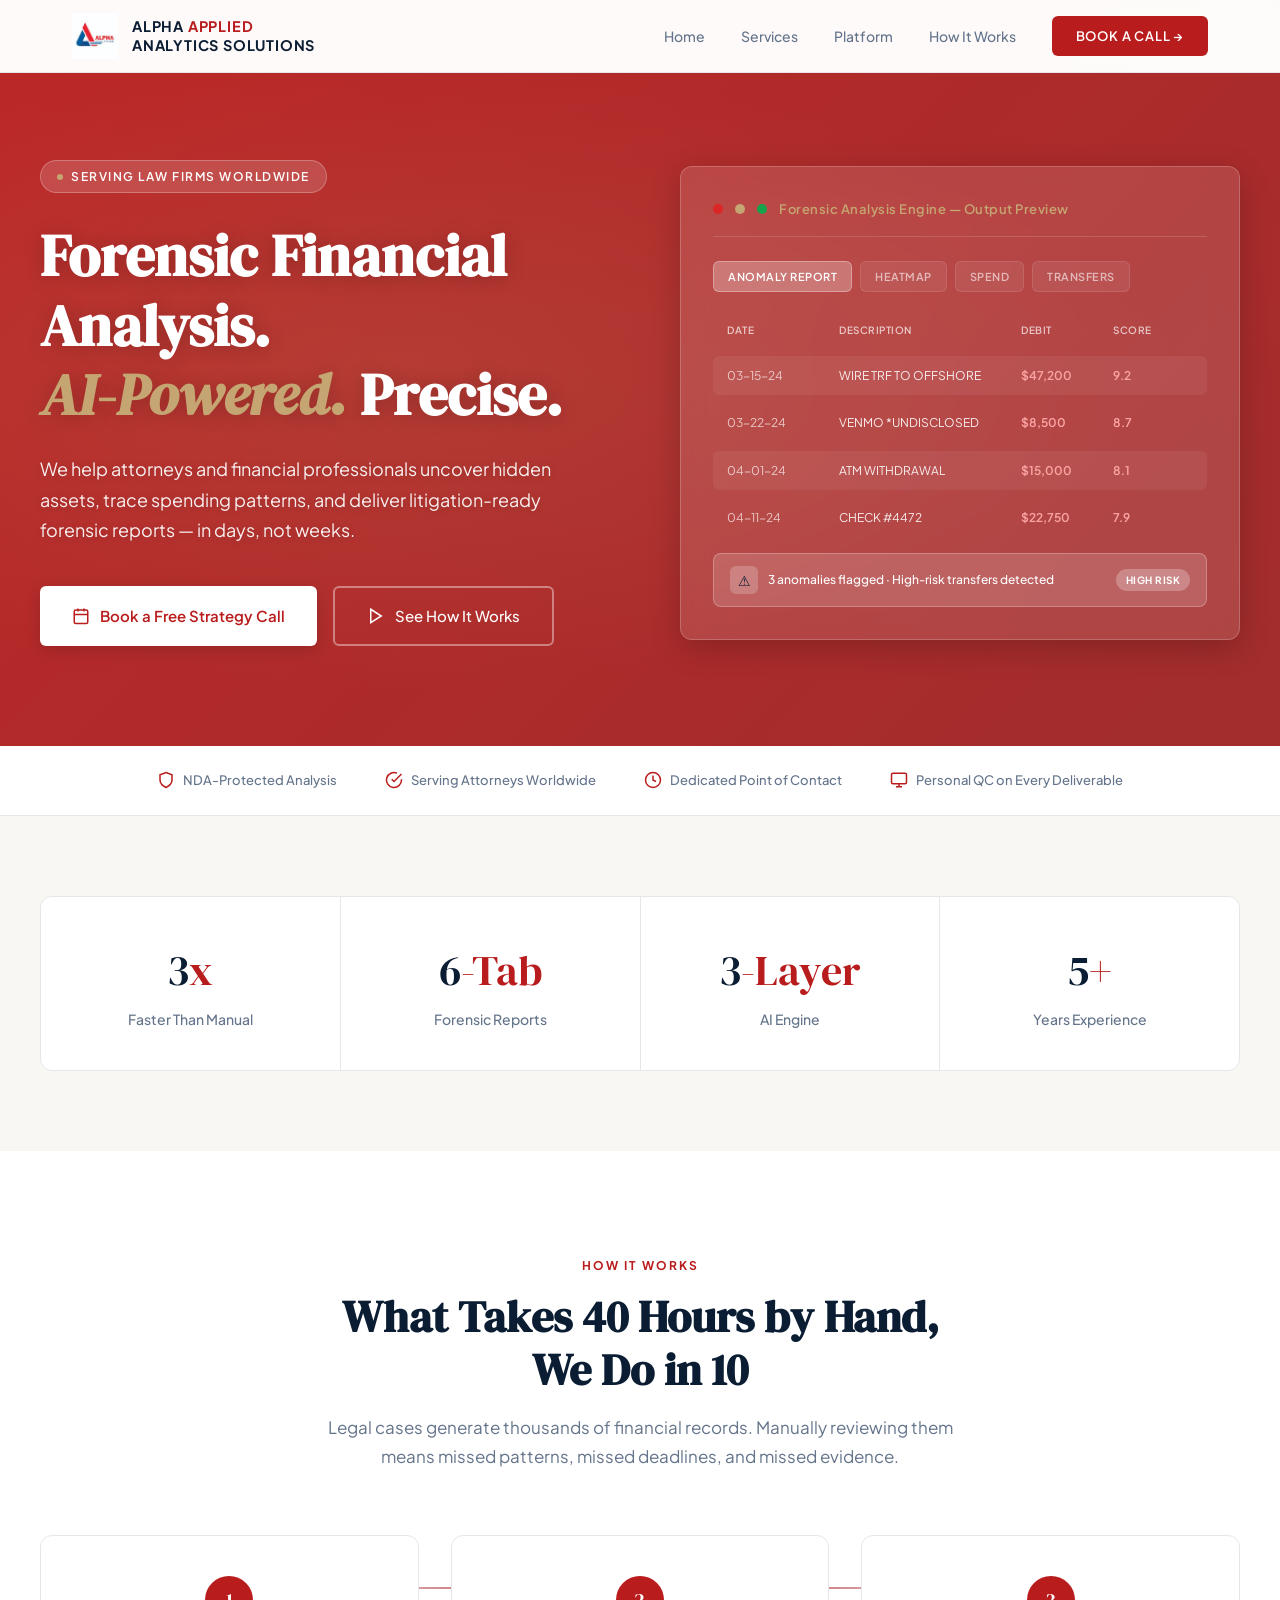
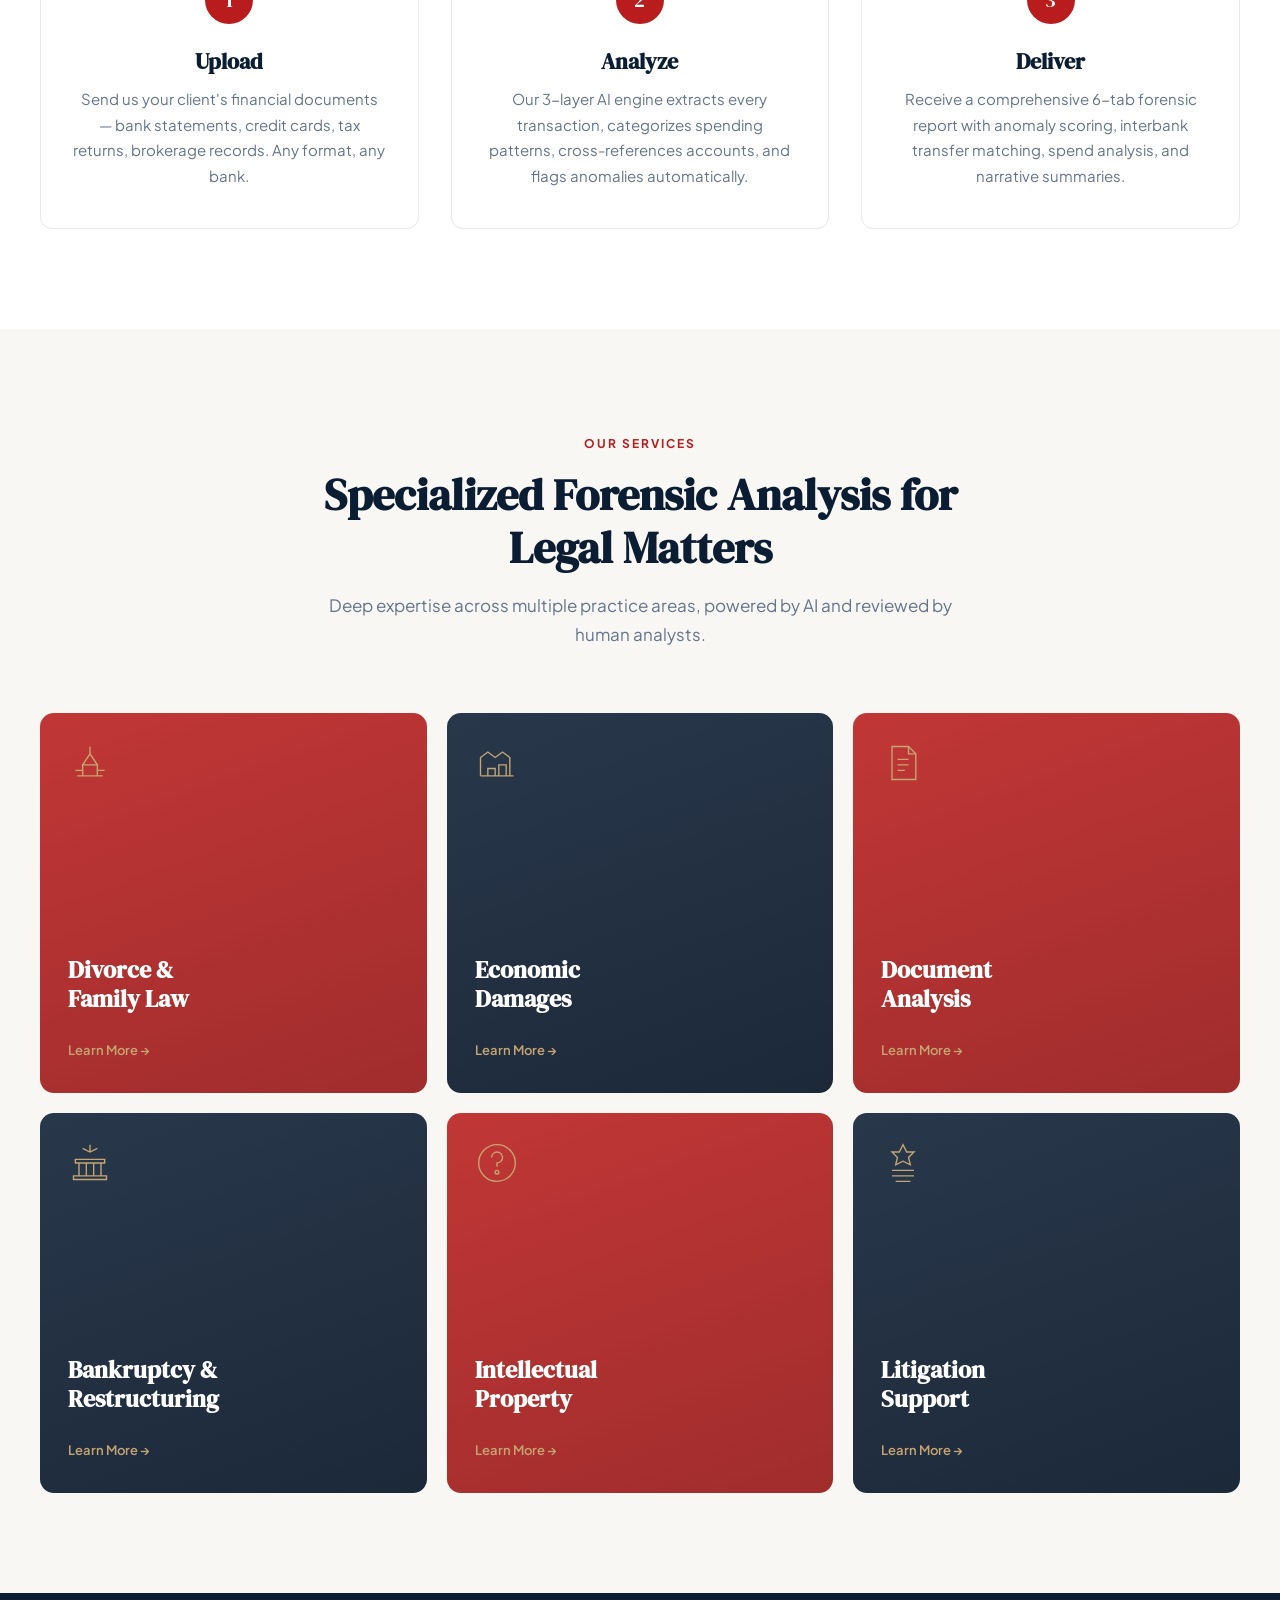
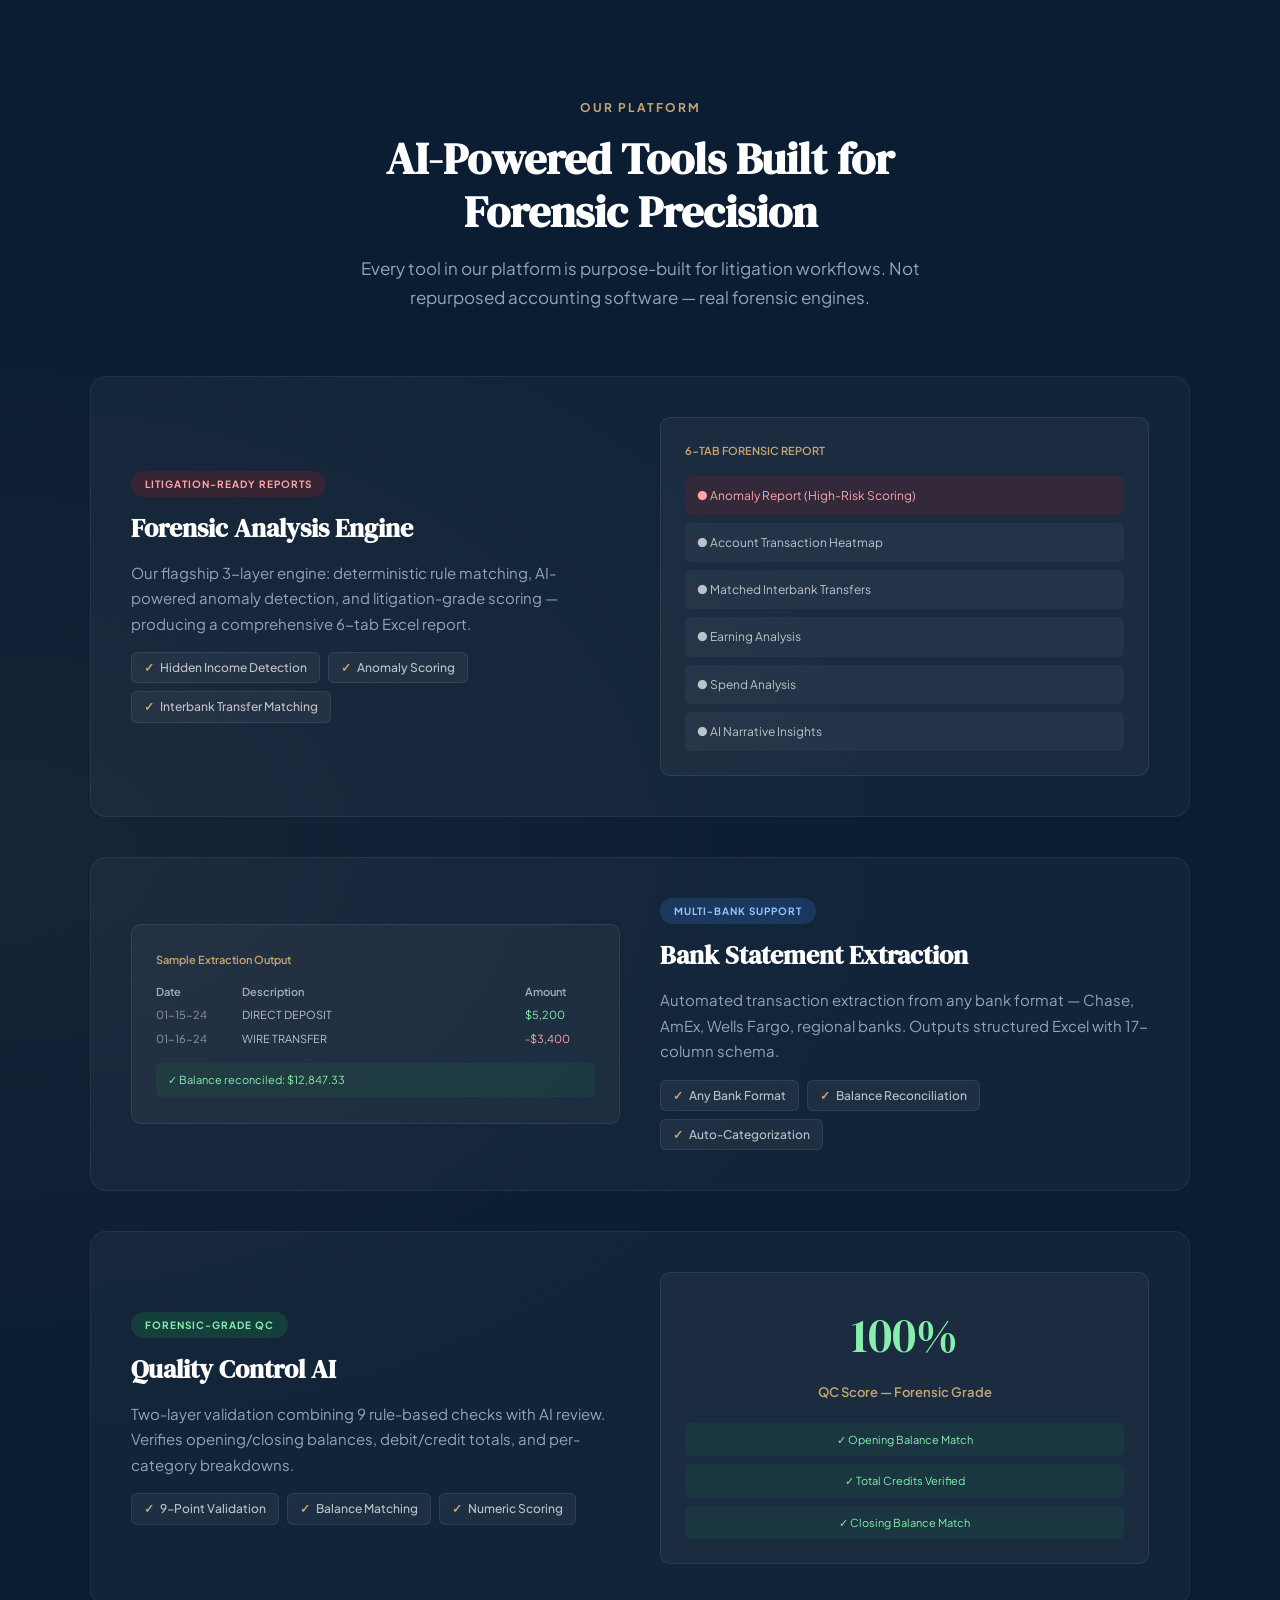
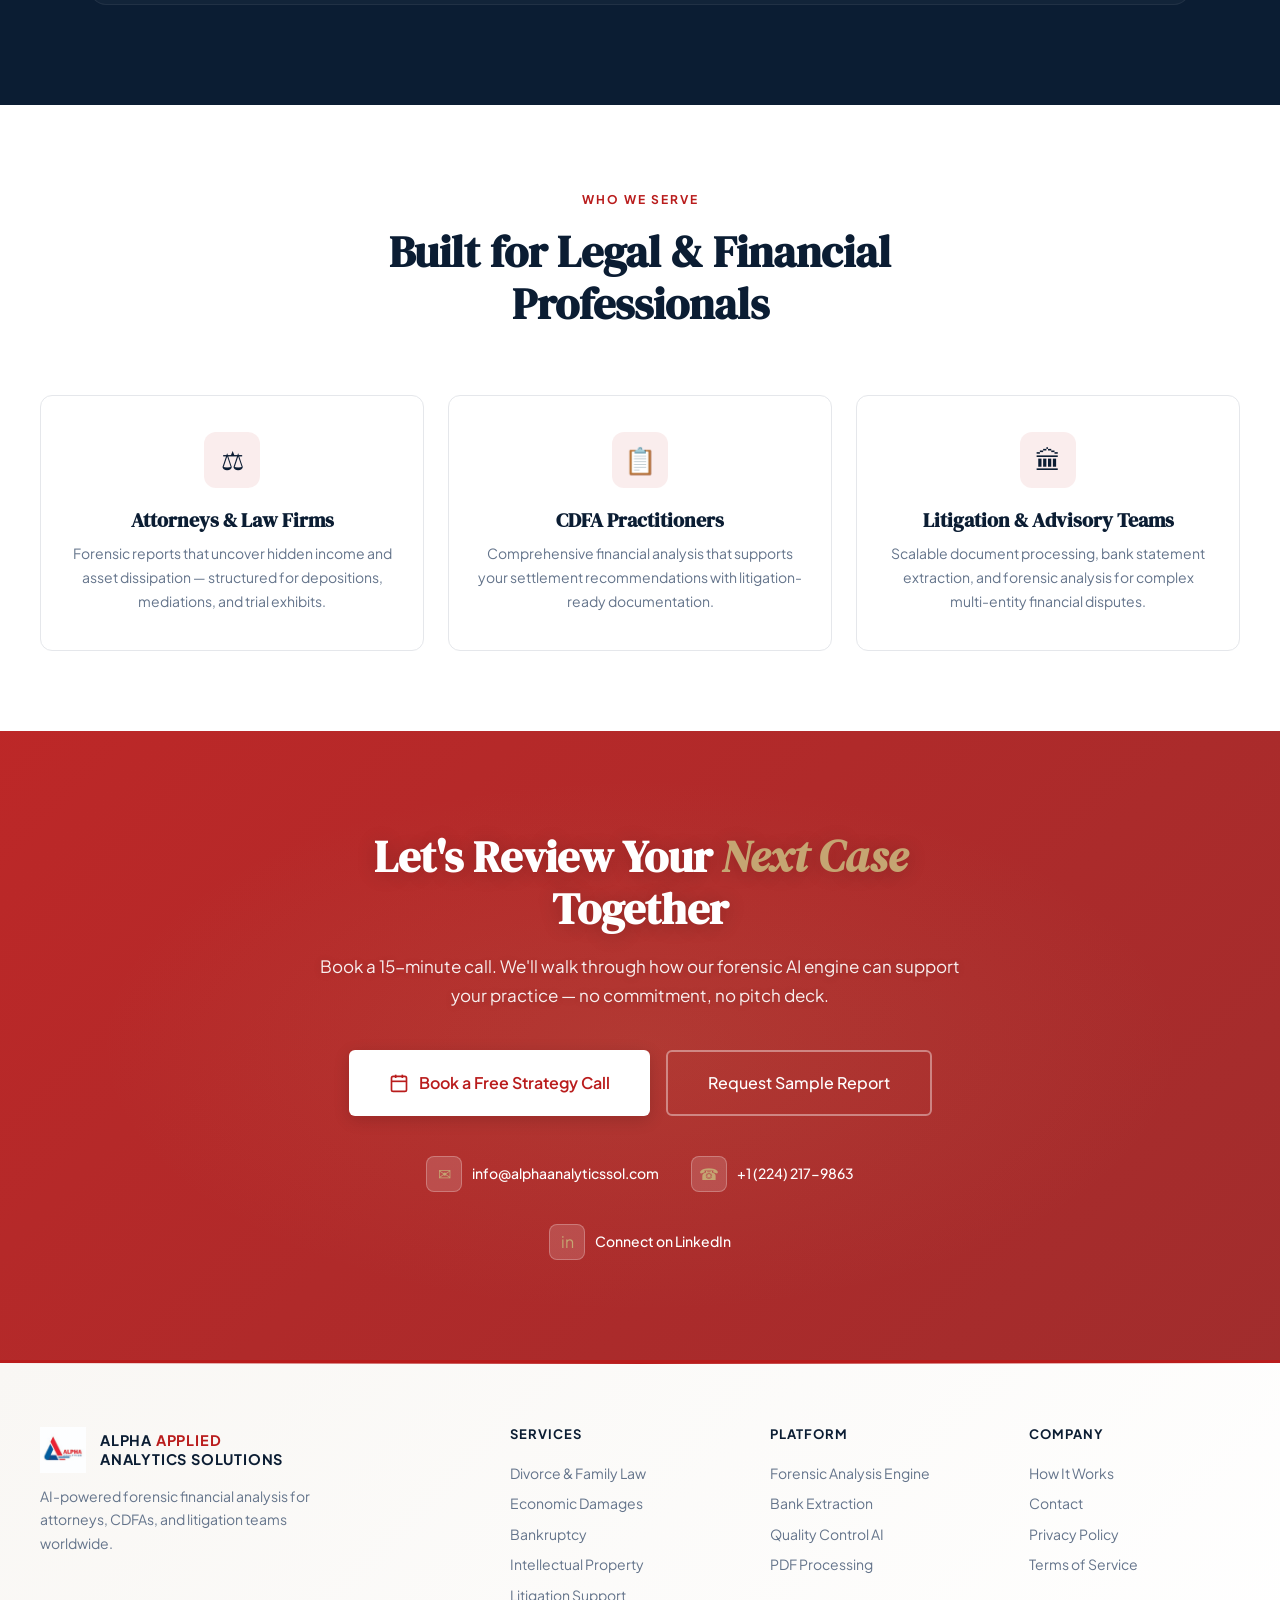
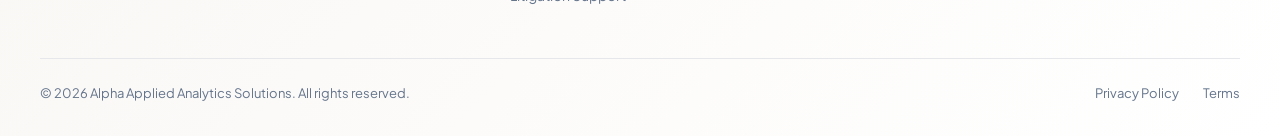
==== index.html @ ae454df2 "update project" ====
<!DOCTYPE html>
<html lang="en">
<head>
<meta charset="UTF-8">
<meta name="viewport" content="width=device-width, initial-scale=1.0">
<title>Alpha Applied Analytics Solutions — AI-Powered Legal & Financial Analytics</title>
<meta name="description" content="AI-powered forensic financial analysis for law firms and financial professionals. Forensic reports, hidden income detection, and bank statement extraction.">
<link rel="preconnect" href="https://fonts.googleapis.com">
<link rel="preconnect" href="https://fonts.gstatic.com" crossorigin>
<link href="https://fonts.googleapis.com/css2?family=DM+Serif+Display:ital@0;1&family=Plus+Jakarta+Sans:wght@300;400;500;600;700&display=swap" rel="stylesheet">
<style>
:root {
  --navy: #0B1D33;
  --navy-deep: #091729;
  --navy-light: #1A3A5C;
  --crimson: #B91C1C;
  --crimson-hover: #991B1B;
  --crimson-light: #DC2626;
  --gold: #C5A572;
  --gold-light: #D4B88C;
  --slate: #64748B;
  --slate-light: #94A3B8;
  --off-white: #FAFAFA;
  --cream: #F9F7F4;
  --white: #FFFFFF;
  --border: #E5E7EB;
}

* { margin: 0; padding: 0; box-sizing: border-box; }
html { scroll-behavior: smooth; }

body {
  font-family: 'Plus Jakarta Sans', sans-serif;
  color: var(--navy);
  line-height: 1.6;
  background: var(--white);
  -webkit-font-smoothing: antialiased;
}

h1, h2, h3, h4 {
  font-family: 'DM Serif Display', serif;
  line-height: 1.2;
}

/* ===== NAVBAR ===== */
.navbar {
  position: fixed;
  top: 0;
  left: 0;
  right: 0;
  z-index: 100;
  background: rgba(255,255,255,0.98);
  backdrop-filter: blur(12px);
  border-bottom: 1px solid var(--border);
  transition: box-shadow 0.3s;
}
.navbar.scrolled { box-shadow: 0 2px 20px rgba(11,29,51,0.06); }

.nav-inner {
  max-width: 1200px;
  margin: 0 auto;
  padding: 0 32px;
  height: 72px;
  display: flex;
  align-items: center;
  justify-content: space-between;
}

.nav-logo {
  display: flex;
  align-items: center;
  gap: 14px;
  text-decoration: none;
}
.nav-logo img {
  width: 46px;
  height: 46px;
  object-fit: contain;
}
.nav-logo-text {
  font-family: 'Plus Jakarta Sans', sans-serif;
  font-weight: 700;
  font-size: 14.5px;
  letter-spacing: 0.8px;
  color: var(--navy);
  text-transform: uppercase;
  line-height: 1.3;
}
.nav-logo-text .accent { color: var(--crimson); }

.nav-links {
  display: flex;
  align-items: center;
  gap: 36px;
  list-style: none;
}
.nav-links a {
  text-decoration: none;
  font-size: 14px;
  font-weight: 500;
  color: var(--slate);
  transition: color 0.2s;
}
.nav-links a:hover { color: var(--navy); }

.nav-cta {
  display: inline-flex;
  align-items: center;
  gap: 8px;
  padding: 10px 24px;
  background: var(--crimson);
  color: white !important;
  border-radius: 6px;
  font-weight: 600 !important;
  font-size: 13px !important;
  text-transform: uppercase;
  letter-spacing: 0.8px;
  transition: all 0.2s;
}
.nav-cta:hover {
  background: var(--crimson-hover) !important;
  transform: translateY(-1px);
}

.mobile-toggle {
  display: none;
  background: none;
  border: none;
  cursor: pointer;
  width: 32px;
  height: 32px;
  flex-direction: column;
  justify-content: center;
  gap: 5px;
}
.mobile-toggle span {
  width: 22px;
  height: 2px;
  background: var(--navy);
  border-radius: 2px;
  transition: 0.3s;
}

/* ===== HERO (RED THEME WITH BACKGROUND IMAGE) ===== */
.hero {
  padding: 160px 32px 100px;
  background: 
    linear-gradient(135deg, rgba(185,28,28,0.95) 0%, rgba(153,27,27,0.92) 100%),
    url('https://images.unsplash.com/photo-1554224155-8d04cb21cd6c?w=1600&q=80') center/cover;
  position: relative;
  overflow: hidden;
}
.hero::before {
  content: '';
  position: absolute;
  inset: 0;
  background: radial-gradient(ellipse at 30% 50%, rgba(197,165,114,0.15) 0%, transparent 60%);
  z-index: 1;
}

.hero-inner {
  max-width: 1200px;
  margin: 0 auto;
  position: relative;
  z-index: 2;
  display: grid;
  grid-template-columns: 1fr 1fr;
  gap: 80px;
  align-items: center;
}

.hero-badge {
  display: inline-flex;
  align-items: center;
  gap: 8px;
  padding: 6px 16px;
  background: rgba(255,255,255,0.15);
  border: 1px solid rgba(255,255,255,0.25);
  border-radius: 100px;
  font-size: 12px;
  font-weight: 600;
  color: white;
  text-transform: uppercase;
  letter-spacing: 1.5px;
  margin-bottom: 28px;
}
.hero-badge::before {
  content: '';
  width: 6px;
  height: 6px;
  background: var(--gold);
  border-radius: 50%;
  animation: pulse 2s infinite;
}

.hero h1 {
  font-size: clamp(40px, 5vw, 58px);
  color: white;
  margin-bottom: 24px;
  text-shadow: 0 2px 20px rgba(0,0,0,0.2);
}
.hero h1 em {
  font-style: italic;
  color: var(--gold);
}

.hero-sub {
  font-size: 18px;
  color: rgba(255,255,255,0.92);
  line-height: 1.7;
  margin-bottom: 40px;
  max-width: 520px;
  text-shadow: 0 1px 8px rgba(0,0,0,0.15);
}

.hero-ctas {
  display: flex;
  gap: 16px;
  flex-wrap: wrap;
}

.btn-primary {
  display: inline-flex;
  align-items: center;
  gap: 10px;
  padding: 16px 32px;
  background: white;
  color: var(--crimson);
  border: none;
  border-radius: 6px;
  font-family: 'Plus Jakarta Sans', sans-serif;
  font-size: 15px;
  font-weight: 600;
  cursor: pointer;
  transition: all 0.2s;
  text-decoration: none;
  box-shadow: 0 4px 16px rgba(0,0,0,0.15);
}
.btn-primary:hover {
  transform: translateY(-2px);
  box-shadow: 0 8px 24px rgba(0,0,0,0.2);
}

.btn-secondary {
  display: inline-flex;
  align-items: center;
  gap: 10px;
  padding: 16px 32px;
  background: transparent;
  color: white;
  border: 2px solid rgba(255,255,255,0.4);
  border-radius: 6px;
  font-family: 'Plus Jakarta Sans', sans-serif;
  font-size: 15px;
  font-weight: 500;
  cursor: pointer;
  transition: all 0.2s;
  text-decoration: none;
}
.btn-secondary:hover {
  border-color: white;
  background: rgba(255,255,255,0.1);
}

/* Hero Visual Card */
.hero-visual {
  position: relative;
}
.hero-card {
  background: rgba(255,255,255,0.12);
  backdrop-filter: blur(12px);
  border: 1px solid rgba(255,255,255,0.2);
  border-radius: 12px;
  padding: 32px;
  box-shadow: 0 8px 32px rgba(0,0,0,0.2);
}
.hero-card-header {
  display: flex;
  align-items: center;
  gap: 12px;
  margin-bottom: 24px;
  padding-bottom: 16px;
  border-bottom: 1px solid rgba(255,255,255,0.15);
}
.hero-card-dot { width: 10px; height: 10px; border-radius: 50%; }
.hero-card-title {
  font-size: 13px;
  font-weight: 600;
  color: var(--gold);
  letter-spacing: 0.5px;
}

.hero-tabs {
  display: flex;
  gap: 8px;
  margin-bottom: 20px;
  flex-wrap: wrap;
}
.hero-tab {
  padding: 6px 14px;
  border-radius: 6px;
  font-size: 11px;
  font-weight: 600;
  text-transform: uppercase;
  letter-spacing: 0.5px;
}
.hero-tab.active {
  background: rgba(255,255,255,0.25);
  color: white;
  border: 1px solid rgba(255,255,255,0.3);
}
.hero-tab.inactive {
  background: rgba(255,255,255,0.08);
  color: rgba(255,255,255,0.6);
  border: 1px solid rgba(255,255,255,0.1);
}

.hero-data-rows { display: flex; flex-direction: column; gap: 8px; }
.hero-data-row {
  display: grid;
  grid-template-columns: 100px 1fr 80px 80px;
  gap: 12px;
  padding: 10px 14px;
  border-radius: 6px;
  font-size: 12px;
  align-items: center;
}
.hero-data-row.header {
  color: rgba(255,255,255,0.7);
  font-weight: 600;
  text-transform: uppercase;
  letter-spacing: 0.5px;
  font-size: 10px;
}
.hero-data-row.even { background: rgba(255,255,255,0.06); }
.hero-data-row .date { color: rgba(255,255,255,0.7); }
.hero-data-row .desc { color: rgba(255,255,255,0.9); }
.hero-data-row .amount { color: #FCA5A5; font-weight: 600; }
.hero-data-row .amount.credit { color: #86EFAC; }

.hero-anomaly {
  margin-top: 16px;
  padding: 12px 16px;
  background: rgba(255,255,255,0.15);
  border: 1px solid rgba(255,255,255,0.25);
  border-radius: 8px;
  display: flex;
  align-items: center;
  gap: 10px;
}
.hero-anomaly-icon {
  width: 28px;
  height: 28px;
  background: rgba(255,255,255,0.2);
  border-radius: 6px;
  display: flex;
  align-items: center;
  justify-content: center;
  font-size: 14px;
}
.hero-anomaly-text { font-size: 12px; color: white; font-weight: 500; }
.hero-anomaly-tag {
  margin-left: auto;
  padding: 3px 10px;
  background: rgba(255,255,255,0.25);
  border-radius: 100px;
  font-size: 10px;
  font-weight: 700;
  color: white;
  text-transform: uppercase;
  letter-spacing: 0.5px;
}

/* ===== TRUST BAR (LIGHT) ===== */
.trust-bar {
  background: white;
  border-bottom: 1px solid var(--border);
  padding: 24px 32px;
}
.trust-bar-inner {
  max-width: 1200px;
  margin: 0 auto;
  display: flex;
  align-items: center;
  justify-content: center;
  gap: 48px;
  flex-wrap: wrap;
}
.trust-item {
  display: flex;
  align-items: center;
  gap: 8px;
  font-size: 13px;
  color: var(--slate);
  font-weight: 500;
}
.trust-item svg { width: 18px; height: 18px; color: var(--crimson); }

/* ===== STATS (LIGHT) ===== */
.stats { padding: 80px 32px; background: var(--cream); }
.stats-inner {
  max-width: 1200px;
  margin: 0 auto;
  display: grid;
  grid-template-columns: repeat(4, 1fr);
  gap: 1px;
  background: var(--border);
  border: 1px solid var(--border);
  border-radius: 12px;
  overflow: hidden;
}
.stat-item { background: white; padding: 40px 32px; text-align: center; }
.stat-number {
  font-family: 'DM Serif Display', serif;
  font-size: 42px;
  color: var(--navy);
  margin-bottom: 4px;
}
.stat-number span { color: var(--crimson); }
.stat-label { font-size: 14px; color: var(--slate); font-weight: 500; }

/* ===== HOW IT WORKS (LIGHT) ===== */
.how-it-works { padding: 100px 32px; background: white; }

.section-header {
  text-align: center;
  max-width: 640px;
  margin: 0 auto 64px;
}
.section-label {
  display: inline-block;
  font-size: 12px;
  font-weight: 700;
  color: var(--crimson);
  text-transform: uppercase;
  letter-spacing: 2px;
  margin-bottom: 16px;
}
.section-header h2 {
  font-size: clamp(32px, 4vw, 44px);
  color: var(--navy);
  margin-bottom: 16px;
}
.section-header p {
  font-size: 17px;
  color: var(--slate);
  line-height: 1.7;
}

.steps-grid {
  max-width: 1200px;
  margin: 0 auto;
  display: grid;
  grid-template-columns: repeat(3, 1fr);
  gap: 32px;
  position: relative;
}
.steps-grid::before {
  content: '';
  position: absolute;
  top: 52px;
  left: 20%;
  right: 20%;
  height: 2px;
  background: linear-gradient(90deg, var(--border), var(--crimson), var(--border));
  z-index: 0;
}
.step-card {
  background: white;
  border-radius: 12px;
  padding: 40px 32px;
  text-align: center;
  position: relative;
  z-index: 1;
  border: 1px solid var(--border);
  transition: all 0.3s;
}
.step-card:hover {
  transform: translateY(-4px);
  box-shadow: 0 12px 40px rgba(185,28,28,0.1);
  border-color: var(--crimson);
}
.step-number {
  width: 48px;
  height: 48px;
  background: var(--crimson);
  border-radius: 50%;
  display: flex;
  align-items: center;
  justify-content: center;
  font-family: 'DM Serif Display', serif;
  font-size: 20px;
  color: white;
  margin: 0 auto 24px;
}
.step-card h3 { font-size: 22px; color: var(--navy); margin-bottom: 12px; }
.step-card p { font-size: 15px; color: var(--slate); line-height: 1.7; }

/* ===== SERVICES (LIGHT WITH IMAGE CARDS) ===== */
.services { padding: 100px 32px; background: var(--cream); }
.services-grid {
  max-width: 1200px;
  margin: 0 auto;
  display: grid;
  grid-template-columns: repeat(3, 1fr);
  gap: 20px;
}

.service-card {
  position: relative;
  border-radius: 14px;
  overflow: hidden;
  height: 380px;
  cursor: pointer;
  transition: all 0.4s;
}
.service-card:hover {
  transform: translateY(-6px);
  box-shadow: 0 20px 50px rgba(11,29,51,0.15);
}

.service-card .card-bg {
  position: absolute;
  inset: 0;
  background-size: cover;
  background-position: center;
  transition: transform 0.6s;
}
.service-card:hover .card-bg {
  transform: scale(1.06);
}

.service-card .card-overlay {
  position: absolute;
  inset: 0;
  transition: opacity 0.4s;
  z-index: 1;
}
.service-card.red .card-overlay {
  background: linear-gradient(160deg, rgba(185,28,28,0.88) 0%, rgba(153,27,27,0.92) 100%);
}
.service-card.navy .card-overlay {
  background: linear-gradient(160deg, rgba(11,29,51,0.88) 0%, rgba(9,23,41,0.92) 100%);
}
.service-card:hover .card-overlay {
  opacity: 0.95;
}

.service-card .card-content {
  position: relative;
  z-index: 2;
  height: 100%;
  display: flex;
  flex-direction: column;
  justify-content: flex-end;
  padding: 32px 28px;
}

.service-card .card-icon {
  position: absolute;
  top: 28px;
  left: 28px;
  z-index: 2;
}
.service-card .card-icon svg {
  width: 44px;
  height: 44px;
  stroke: var(--gold);
  fill: none;
  stroke-width: 1.5;
}

.service-card h3 {
  font-size: 24px;
  color: white;
  margin-bottom: 10px;
}
.service-card p {
  font-size: 13.5px;
  color: rgba(255,255,255,0.85);
  line-height: 1.65;
  margin-bottom: 16px;
  max-height: 0;
  overflow: hidden;
  opacity: 0;
  transition: all 0.4s;
}
.service-card:hover p {
  max-height: 100px;
  opacity: 1;
}

.service-card .learn-more {
  display: inline-flex;
  align-items: center;
  gap: 6px;
  font-size: 13px;
  font-weight: 600;
  color: var(--gold);
  text-decoration: none;
  transition: gap 0.3s;
}
.service-card:hover .learn-more { gap: 10px; }

/* ===== PLATFORM (NAVY THEME) ===== */
.platform {
  padding: 100px 32px;
  background: var(--navy);
  position: relative;
  overflow: hidden;
}
.platform::before {
  content: '';
  position: absolute;
  inset: 0;
  background: radial-gradient(ellipse at 0% 50%, rgba(197,165,114,0.06) 0%, transparent 50%);
}
.platform .section-label { color: var(--gold); }
.platform .section-header h2 { color: white; }
.platform .section-header p { color: var(--slate-light); }

.tool-showcase {
  max-width: 1100px;
  margin: 0 auto;
  display: flex;
  flex-direction: column;
  gap: 40px;
  position: relative;
  z-index: 1;
}
.tool-row {
  display: grid;
  grid-template-columns: 1fr 1fr;
  gap: 40px;
  align-items: center;
  background: rgba(255,255,255,0.03);
  border: 1px solid rgba(255,255,255,0.06);
  border-radius: 16px;
  padding: 40px;
  transition: border-color 0.3s;
}
.tool-row:hover { border-color: rgba(197,165,114,0.2); }
.tool-row.reverse { direction: rtl; }
.tool-row.reverse > * { direction: ltr; }

.tool-info { display: flex; flex-direction: column; gap: 16px; }
.tool-badge {
  display: inline-flex;
  align-self: flex-start;
  padding: 5px 14px;
  border-radius: 100px;
  font-size: 10px;
  font-weight: 700;
  text-transform: uppercase;
  letter-spacing: 1px;
}
.tool-badge.red { background: rgba(185,28,28,0.2); color: #FCA5A5; }
.tool-badge.blue { background: rgba(59,130,246,0.2); color: #93C5FD; }
.tool-badge.green { background: rgba(22,163,74,0.2); color: #86EFAC; }
.tool-badge.gold { background: rgba(197,165,114,0.2); color: var(--gold-light); }

.tool-info h3 { font-size: 26px; color: white; }
.tool-info p { font-size: 15px; color: var(--slate-light); line-height: 1.7; }
.tool-features { display: flex; flex-wrap: wrap; gap: 8px; }
.tool-feature {
  display: inline-flex;
  align-items: center;
  gap: 6px;
  padding: 5px 12px;
  background: rgba(255,255,255,0.05);
  border: 1px solid rgba(255,255,255,0.08);
  border-radius: 6px;
  font-size: 12px;
  color: rgba(255,255,255,0.7);
  font-weight: 500;
}
.tool-feature::before { content: '✓'; color: var(--gold); font-weight: 700; }

.tool-visual {
  background: rgba(255,255,255,0.04);
  border: 1px solid rgba(255,255,255,0.08);
  border-radius: 10px;
  padding: 24px;
  min-height: 200px;
  display: flex;
  flex-direction: column;
  justify-content: center;
}

/* ===== WHO WE SERVE (LIGHT) ===== */
.audience { padding: 80px 32px; background: white; }
.audience-inner { max-width: 1200px; margin: 0 auto; text-align: center; }
.audience-grid {
  display: grid;
  grid-template-columns: repeat(3, 1fr);
  gap: 24px;
  margin-top: 48px;
}
.audience-card {
  background: white;
  border: 1px solid var(--border);
  border-radius: 12px;
  padding: 36px 28px;
  transition: all 0.3s;
}
.audience-card:hover {
  transform: translateY(-4px);
  box-shadow: 0 12px 40px rgba(185,28,28,0.08);
  border-color: var(--crimson);
}
.audience-card-icon {
  width: 56px;
  height: 56px;
  background: rgba(185,28,28,0.08);
  border-radius: 12px;
  display: flex;
  align-items: center;
  justify-content: center;
  font-size: 26px;
  margin: 0 auto 20px;
}
.audience-card h3 { font-size: 20px; color: var(--navy); margin-bottom: 10px; }
.audience-card p { font-size: 14px; color: var(--slate); line-height: 1.7; }

/* ===== CTA (RED THEME) ===== */
.cta-section {
  padding: 100px 32px;
  background: 
    linear-gradient(135deg, rgba(185,28,28,0.95) 0%, rgba(153,27,27,0.92) 100%),
    url('https://images.unsplash.com/photo-1450101499163-c8848c66ca85?w=1600&q=80') center/cover;
  text-align: center;
  position: relative;
  overflow: hidden;
}
.cta-section::before {
  content: '';
  position: absolute;
  inset: 0;
  background: radial-gradient(ellipse at 50% 50%, rgba(197,165,114,0.12) 0%, transparent 60%);
}
.cta-inner { max-width: 640px; margin: 0 auto; position: relative; z-index: 1; }
.cta-section h2 {
  font-size: clamp(32px, 4vw, 44px);
  color: white;
  margin-bottom: 16px;
  text-shadow: 0 2px 20px rgba(0,0,0,0.2);
}
.cta-section h2 em { font-style: italic; color: var(--gold); }
.cta-sub {
  font-size: 17px;
  color: rgba(255,255,255,0.92);
  line-height: 1.7;
  margin-bottom: 40px;
  text-shadow: 0 1px 8px rgba(0,0,0,0.15);
}
.cta-buttons { display: flex; gap: 16px; justify-content: center; flex-wrap: wrap; margin-bottom: 40px; }

.cta-contact-row { display: flex; justify-content: center; gap: 32px; flex-wrap: wrap; }
.cta-contact-item {
  display: flex;
  align-items: center;
  gap: 10px;
  font-size: 14px;
  color: rgba(255,255,255,0.85);
}
.cta-contact-item a {
  color: white;
  text-decoration: none;
  font-weight: 500;
}
.cta-contact-item a:hover { color: var(--gold); }
.cta-contact-icon {
  width: 36px;
  height: 36px;
  background: rgba(255,255,255,0.15);
  border: 1px solid rgba(255,255,255,0.25);
  border-radius: 8px;
  display: flex;
  align-items: center;
  justify-content: center;
  font-size: 16px;
  color: var(--gold);
}

/* ===== FOOTER (PREMIUM LIGHT THEME) ===== */
.footer {
  background: linear-gradient(135deg, #F9F7F4 0%, #FFFFFF 100%);
  padding: 64px 32px 32px;
  border-top: 3px solid var(--crimson);
  position: relative;
}
.footer::before {
  content: '';
  position: absolute;
  top: 0;
  left: 0;
  right: 0;
  height: 1px;
  background: linear-gradient(90deg, transparent, var(--crimson), transparent);
}
.footer-inner { max-width: 1200px; margin: 0 auto; }
.footer-grid {
  display: grid;
  grid-template-columns: 2fr 1fr 1fr 1fr;
  gap: 48px;
  margin-bottom: 48px;
}
.footer-brand p {
  font-size: 14px;
  color: var(--slate);
  line-height: 1.7;
  margin-top: 12px;
  max-width: 280px;
}
.footer-col h4 {
  font-family: 'Plus Jakarta Sans', sans-serif;
  font-size: 13px;
  font-weight: 700;
  color: var(--navy);
  text-transform: uppercase;
  letter-spacing: 1px;
  margin-bottom: 16px;
}
.footer-col a {
  display: block;
  font-size: 14px;
  color: var(--slate);
  text-decoration: none;
  padding: 4px 0;
  transition: all 0.2s;
}
.footer-col a:hover {
  color: var(--crimson);
  padding-left: 4px;
}

.footer-bottom {
  padding-top: 24px;
  border-top: 1px solid var(--border);
  display: flex;
  justify-content: space-between;
  align-items: center;
  flex-wrap: wrap;
  gap: 12px;
}
.footer-bottom p { font-size: 13px; color: var(--slate); }
.footer-bottom-links { display: flex; gap: 24px; }
.footer-bottom-links a {
  font-size: 13px;
  color: var(--slate);
  text-decoration: none;
  transition: color 0.2s;
}
.footer-bottom-links a:hover { color: var(--crimson); }

/* ===== PRIVACY MODAL ===== */
.modal-overlay {
  display: none;
  position: fixed;
  inset: 0;
  background: rgba(0,0,0,0.6);
  backdrop-filter: blur(4px);
  z-index: 200;
  justify-content: center;
  align-items: center;
  padding: 32px;
}
.modal-overlay.active { display: flex; }

.modal-content {
  background: white;
  border-radius: 16px;
  max-width: 720px;
  width: 100%;
  max-height: 85vh;
  overflow-y: auto;
  padding: 48px;
  position: relative;
}
.modal-close {
  position: absolute;
  top: 20px;
  right: 20px;
  width: 36px;
  height: 36px;
  border-radius: 50%;
  border: 1px solid var(--border);
  background: white;
  cursor: pointer;
  display: flex;
  align-items: center;
  justify-content: center;
  font-size: 18px;
  color: var(--slate);
  transition: all 0.2s;
}
.modal-close:hover { background: var(--cream); color: var(--navy); }

.modal-content h2 {
  font-size: 28px;
  color: var(--navy);
  margin-bottom: 8px;
}
.modal-content .policy-date {
  font-size: 13px;
  color: var(--slate);
  margin-bottom: 32px;
}
.modal-content h3 {
  font-family: 'Plus Jakarta Sans', sans-serif;
  font-size: 16px;
  font-weight: 700;
  color: var(--navy);
  margin: 28px 0 12px;
}
.modal-content p {
  font-size: 14.5px;
  color: #475569;
  line-height: 1.8;
  margin-bottom: 16px;
}

/* ===== ANIMATIONS ===== */
@keyframes pulse {
  0%, 100% { opacity: 1; }
  50% { opacity: 0.4; }
}

/* ===== RESPONSIVE ===== */
@media (max-width: 1024px) {
  .hero-inner { grid-template-columns: 1fr; gap: 48px; }
  .hero-visual { max-width: 560px; margin: 0 auto; }
  .stats-inner { grid-template-columns: repeat(2, 1fr); }
  .services-grid { grid-template-columns: repeat(2, 1fr); }
  .tool-row, .tool-row.reverse { grid-template-columns: 1fr; direction: ltr; }
  .footer-grid { grid-template-columns: 1fr 1fr; }
}
@media (max-width: 768px) {
  .nav-links { display: none; }
  .nav-links.show {
    display: flex;
    flex-direction: column;
    position: absolute;
    top: 72px;
    left: 0;
    right: 0;
    background: white;
    padding: 24px 32px;
    border-bottom: 1px solid var(--border);
    box-shadow: 0 12px 32px rgba(0,0,0,0.1);
  }
  .mobile-toggle { display: flex; }
  .hero { padding: 120px 20px 60px; }
  .hero h1 { font-size: 34px; }
  .steps-grid { grid-template-columns: 1fr; }
  .steps-grid::before { display: none; }
  .services-grid { grid-template-columns: 1fr; }
  .audience-grid { grid-template-columns: 1fr; }
  .footer-grid { grid-template-columns: 1fr; gap: 32px; }
  .hero-data-row { grid-template-columns: 70px 1fr 60px 60px; font-size: 10px; }
}
</style>
</head>
<body>

<!-- ===== NAVBAR ===== -->
<nav class="navbar" id="navbar">
  <div class="nav-inner">
    <a href="#top" class="nav-logo">
      <img src="./images/logo.png" alt="Alpha Applied Analytics Solutions" width="46" height="46">
      <div class="nav-logo-text">Alpha <span class="accent">Applied</span><br>Analytics Solutions</div>
    </a>
    <ul class="nav-links">
      <li><a href="#top">Home</a></li>
      <li><a href="#services">Services</a></li>
      <li><a href="#platform">Platform</a></li>
      <li><a href="#how-it-works">How It Works</a></li>
      <li><a href="#contact" class="nav-cta">Book a Call →</a></li>
    </ul>
    <button class="mobile-toggle" onclick="document.querySelector('.nav-links').classList.toggle('show')">
      <span></span><span></span><span></span>
    </button>
  </div>
</nav>

<!-- ===== HERO (RED THEME WITH IMAGE) ===== -->
<section class="hero" id="top">
  <div class="hero-inner">
    <div class="hero-content">
      <div class="hero-badge">Serving Law Firms Worldwide</div>
      <h1>Forensic Financial Analysis.<br><em>AI-Powered.</em> Precise.</h1>
      <p class="hero-sub">We help attorneys and financial professionals uncover hidden assets, trace spending patterns, and deliver litigation-ready forensic reports — in days, not weeks.</p>
      <div class="hero-ctas">
        <a href="#contact" class="btn-primary">
          <svg width="18" height="18" viewBox="0 0 24 24" fill="none" stroke="currentColor" stroke-width="2"><rect x="3" y="4" width="18" height="18" rx="2"/><line x1="16" y1="2" x2="16" y2="6"/><line x1="8" y1="2" x2="8" y2="6"/><line x1="3" y1="10" x2="21" y2="10"/></svg>
          Book a Free Strategy Call
        </a>
        <a href="#platform" class="btn-secondary">
          <svg width="18" height="18" viewBox="0 0 24 24" fill="none" stroke="currentColor" stroke-width="2"><polygon points="5 3 19 12 5 21 5 3"/></svg>
          See How It Works
        </a>
      </div>
    </div>
    <div class="hero-visual">
      <div class="hero-card">
        <div class="hero-card-header">
          <div class="hero-card-dot" style="background: #DC2626;"></div>
          <div class="hero-card-dot" style="background: var(--gold);"></div>
          <div class="hero-card-dot" style="background: #16A34A;"></div>
          <span class="hero-card-title">Forensic Analysis Engine — Output Preview</span>
        </div>
        <div class="hero-tabs">
          <span class="hero-tab active">Anomaly Report</span>
          <span class="hero-tab inactive">Heatmap</span>
          <span class="hero-tab inactive">Spend</span>
          <span class="hero-tab inactive">Transfers</span>
        </div>
        <div class="hero-data-rows">
          <div class="hero-data-row header">
            <span>Date</span><span>Description</span><span>Debit</span><span>Score</span>
          </div>
          <div class="hero-data-row even">
            <span class="date">03-15-24</span>
            <span class="desc">WIRE TRF TO OFFSHORE</span>
            <span class="amount">$47,200</span>
            <span class="amount">9.2</span>
          </div>
          <div class="hero-data-row">
            <span class="date">03-22-24</span>
            <span class="desc">VENMO *UNDISCLOSED</span>
            <span class="amount">$8,500</span>
            <span class="amount">8.7</span>
          </div>
          <div class="hero-data-row even">
            <span class="date">04-01-24</span>
            <span class="desc">ATM WITHDRAWAL</span>
            <span class="amount">$15,000</span>
            <span class="amount">8.1</span>
          </div>
          <div class="hero-data-row">
            <span class="date">04-11-24</span>
            <span class="desc">CHECK #4472</span>
            <span class="amount">$22,750</span>
            <span class="amount">7.9</span>
          </div>
        </div>
        <div class="hero-anomaly">
          <div class="hero-anomaly-icon">⚠</div>
          <span class="hero-anomaly-text">3 anomalies flagged · High-risk transfers detected</span>
          <span class="hero-anomaly-tag">High Risk</span>
        </div>
      </div>
    </div>
  </div>
</section>

<!-- ===== TRUST BAR ===== -->
<div class="trust-bar">
  <div class="trust-bar-inner">
    <div class="trust-item">
      <svg viewBox="0 0 24 24" fill="none" stroke="currentColor" stroke-width="2"><path d="M12 22s8-4 8-10V5l-8-3-8 3v7c0 6 8 10 8 10z"/></svg>
      NDA-Protected Analysis
    </div>
    <div class="trust-item">
      <svg viewBox="0 0 24 24" fill="none" stroke="currentColor" stroke-width="2"><path d="M22 11.08V12a10 10 0 1 1-5.93-9.14"/><polyline points="22 4 12 14.01 9 11.01"/></svg>
      Serving Attorneys Worldwide
    </div>
    <div class="trust-item">
      <svg viewBox="0 0 24 24" fill="none" stroke="currentColor" stroke-width="2"><circle cx="12" cy="12" r="10"/><polyline points="12 6 12 12 16 14"/></svg>
      Dedicated Point of Contact
    </div>
    <div class="trust-item">
      <svg viewBox="0 0 24 24" fill="none" stroke="currentColor" stroke-width="2"><rect x="2" y="3" width="20" height="14" rx="2"/><line x1="8" y1="21" x2="16" y2="21"/><line x1="12" y1="17" x2="12" y2="21"/></svg>
      Personal QC on Every Deliverable
    </div>
  </div>
</div>

<!-- ===== STATS ===== -->
<section class="stats">
  <div class="stats-inner">
    <div class="stat-item">
      <div class="stat-number">3<span>x</span></div>
      <div class="stat-label">Faster Than Manual</div>
    </div>
    <div class="stat-item">
      <div class="stat-number">6<span>-Tab</span></div>
      <div class="stat-label">Forensic Reports</div>
    </div>
    <div class="stat-item">
      <div class="stat-number">3<span>-Layer</span></div>
      <div class="stat-label">AI Engine</div>
    </div>
    <div class="stat-item">
      <div class="stat-number">5<span>+</span></div>
      <div class="stat-label">Years Experience</div>
    </div>
  </div>
</section>

<!-- ===== HOW IT WORKS ===== -->
<section class="how-it-works" id="how-it-works">
  <div class="section-header">
    <span class="section-label">How It Works</span>
    <h2>What Takes 40 Hours by Hand, We Do in 10</h2>
    <p>Legal cases generate thousands of financial records. Manually reviewing them means missed patterns, missed deadlines, and missed evidence.</p>
  </div>
  <div class="steps-grid">
    <div class="step-card">
      <div class="step-number">1</div>
      <h3>Upload</h3>
      <p>Send us your client's financial documents — bank statements, credit cards, tax returns, brokerage records. Any format, any bank.</p>
    </div>
    <div class="step-card">
      <div class="step-number">2</div>
      <h3>Analyze</h3>
      <p>Our 3-layer AI engine extracts every transaction, categorizes spending patterns, cross-references accounts, and flags anomalies automatically.</p>
    </div>
    <div class="step-card">
      <div class="step-number">3</div>
      <h3>Deliver</h3>
      <p>Receive a comprehensive 6-tab forensic report with anomaly scoring, interbank transfer matching, spend analysis, and narrative summaries.</p>
    </div>
  </div>
</section>

<!-- ===== SERVICES ===== -->
<section class="services" id="services">
  <div class="section-header">
    <span class="section-label">Our Services</span>
    <h2>Specialized Forensic Analysis for Legal Matters</h2>
    <p>Deep expertise across multiple practice areas, powered by AI and reviewed by human analysts.</p>
  </div>
  <div class="services-grid">

    <div class="service-card red">
      <div class="card-bg" style="background-image:url('https://images.unsplash.com/photo-1589829545856-d10d557cf95f?w=600&q=80');"></div>
      <div class="card-overlay"></div>
      <div class="card-icon">
        <svg viewBox="0 0 48 48"><path d="M24 6v8M24 14l-8 12h16L24 14zM10 38h28M16 26v12M32 26v12M8 32h8M32 32h8"/></svg>
      </div>
      <div class="card-content">
        <h3>Divorce &<br>Family Law</h3>
        <p>Identify hidden income patterns, trace marital asset dissipation, and produce forensic reports for property division.</p>
        <a href="#contact" class="learn-more">Learn More →</a>
      </div>
    </div>

    <div class="service-card navy">
      <div class="card-bg" style="background-image:url('https://images.unsplash.com/photo-1554224155-8d04cb21cd6c?w=600&q=80');"></div>
      <div class="card-overlay"></div>
      <div class="card-icon">
        <svg viewBox="0 0 48 48"><path d="M6 38V18l8-6 8 6 8-6 8 6v20M14 38v-8h8v8M26 38v-12h8v12M6 38h36"/></svg>
      </div>
      <div class="card-content">
        <h3>Economic<br>Damages</h3>
        <p>Precise damage calculations, lost profits analysis, and business valuation backed by AI-verified computations.</p>
        <a href="#contact" class="learn-more">Learn More →</a>
      </div>
    </div>

    <div class="service-card red">
      <div class="card-bg" style="background-image:url('https://images.unsplash.com/photo-1450101499163-c8848c66ca85?w=600&q=80');"></div>
      <div class="card-overlay"></div>
      <div class="card-icon">
        <svg viewBox="0 0 48 48"><path d="M12 6h18l8 8v28H12V6zM30 6v8h8M18 20h12M18 26h12M18 32h8"/></svg>
      </div>
      <div class="card-content">
        <h3>Document<br>Analysis</h3>
        <p>AI-powered extraction and structuring of financial records into organized, searchable formats ready for production.</p>
        <a href="#contact" class="learn-more">Learn More →</a>
      </div>
    </div>

    <div class="service-card navy">
      <div class="card-bg" style="background-image:url('https://images.unsplash.com/photo-1507679799987-c73779587ccf?w=600&q=80');"></div>
      <div class="card-overlay"></div>
      <div class="card-icon">
        <svg viewBox="0 0 48 48"><path d="M24 4v8M16 8l8 4 8-4M8 20h32v4H8zM12 24v14M20 24v14M28 24v14M36 24v14M6 38h36v4H6z"/></svg>
      </div>
      <div class="card-content">
        <h3>Bankruptcy &<br>Restructuring</h3>
        <p>Comprehensive financial tracing, asset reconstruction, and preference analysis for bankruptcy proceedings.</p>
        <a href="#contact" class="learn-more">Learn More →</a>
      </div>
    </div>

    <div class="service-card red">
      <div class="card-bg" style="background-image:url('https://images.unsplash.com/photo-1521791136064-7986c2920216?w=600&q=80');"></div>
      <div class="card-overlay"></div>
      <div class="card-icon">
        <svg viewBox="0 0 48 48"><path d="M24 44c11 0 20-9 20-20S35 4 24 4 4 13 4 24s9 20 20 20zM18 18c0-3.3 2.7-6 6-6s6 2.7 6 6-2.7 6-6 6v4"/><circle cx="24" cy="34" r="2"/></svg>
      </div>
      <div class="card-content">
        <h3>Intellectual<br>Property</h3>
        <p>IP valuation, infringement analysis, and damage assessment for patent and trade secret disputes.</p>
        <a href="#contact" class="learn-more">Learn More →</a>
      </div>
    </div>

    <div class="service-card navy">
      <div class="card-bg" style="background-image:url('https://images.unsplash.com/photo-1575505586569-646b2ca898fc?w=600&q=80');"></div>
      <div class="card-overlay"></div>
      <div class="card-icon">
        <svg viewBox="0 0 48 48"><path d="M24 4l4 8h8l-6 6 2 8-8-4-8 4 2-8-6-6h8zM12 32h24M12 38h24M16 44h16"/></svg>
      </div>
      <div class="card-content">
        <h3>Litigation<br>Support</h3>
        <p>Strategic consulting, expert testimony preparation, financial investigation, and trial-ready analytics.</p>
        <a href="#contact" class="learn-more">Learn More →</a>
      </div>
    </div>

  </div>
</section>

<!-- ===== PLATFORM (NAVY THEME) ===== -->
<section class="platform" id="platform">
  <div class="section-header">
    <span class="section-label">Our Platform</span>
    <h2>AI-Powered Tools Built for Forensic Precision</h2>
    <p>Every tool in our platform is purpose-built for litigation workflows. Not repurposed accounting software — real forensic engines.</p>
  </div>
  <div class="tool-showcase">
    <div class="tool-row">
      <div class="tool-info">
        <span class="tool-badge red">Litigation-Ready Reports</span>
        <h3>Forensic Analysis Engine</h3>
        <p>Our flagship 3-layer engine: deterministic rule matching, AI-powered anomaly detection, and litigation-grade scoring — producing a comprehensive 6-tab Excel report.</p>
        <div class="tool-features">
          <span class="tool-feature">Hidden Income Detection</span>
          <span class="tool-feature">Anomaly Scoring</span>
          <span class="tool-feature">Interbank Transfer Matching</span>
        </div>
      </div>
      <div class="tool-visual" style="background:rgba(255,255,255,0.04);border:1px solid rgba(255,255,255,0.08);border-radius:10px;padding:24px;min-height:200px;">
        <div style="font-size:11px;color:var(--gold);margin-bottom:16px;font-weight:600;text-transform:uppercase;">6-Tab Forensic Report</div>
        <div style="display:flex;flex-direction:column;gap:8px;">
          <div style="padding:10px 12px;background:rgba(185,28,28,0.15);border-radius:6px;font-size:12px;color:#FCA5A5;">● Anomaly Report (High-Risk Scoring)</div>
          <div style="padding:10px 12px;background:rgba(255,255,255,0.04);border-radius:6px;font-size:12px;color:rgba(255,255,255,0.7);">● Account Transaction Heatmap</div>
          <div style="padding:10px 12px;background:rgba(255,255,255,0.04);border-radius:6px;font-size:12px;color:rgba(255,255,255,0.7);">● Matched Interbank Transfers</div>
          <div style="padding:10px 12px;background:rgba(255,255,255,0.04);border-radius:6px;font-size:12px;color:rgba(255,255,255,0.7);">● Earning Analysis</div>
          <div style="padding:10px 12px;background:rgba(255,255,255,0.04);border-radius:6px;font-size:12px;color:rgba(255,255,255,0.7);">● Spend Analysis</div>
          <div style="padding:10px 12px;background:rgba(255,255,255,0.04);border-radius:6px;font-size:12px;color:rgba(255,255,255,0.7);">● AI Narrative Insights</div>
        </div>
      </div>
    </div>

    <div class="tool-row reverse">
      <div class="tool-info">
        <span class="tool-badge blue">Multi-Bank Support</span>
        <h3>Bank Statement Extraction</h3>
        <p>Automated transaction extraction from any bank format — Chase, AmEx, Wells Fargo, regional banks. Outputs structured Excel with 17-column schema.</p>
        <div class="tool-features">
          <span class="tool-feature">Any Bank Format</span>
          <span class="tool-feature">Balance Reconciliation</span>
          <span class="tool-feature">Auto-Categorization</span>
        </div>
      </div>
      <div class="tool-visual" style="background:rgba(255,255,255,0.04);border:1px solid rgba(255,255,255,0.08);border-radius:10px;padding:24px;">
        <div style="font-size:11px;color:var(--gold);margin-bottom:14px;font-weight:600;">Sample Extraction Output</div>
        <div style="display:grid;grid-template-columns:80px 1fr 70px;gap:6px;font-size:11px;margin-bottom:16px;">
          <div style="color:rgba(255,255,255,0.6);font-weight:600;">Date</div><div style="color:rgba(255,255,255,0.6);font-weight:600;">Description</div><div style="color:rgba(255,255,255,0.6);font-weight:600;">Amount</div>
          <div style="color:rgba(255,255,255,0.5);">01-15-24</div><div style="color:rgba(255,255,255,0.7);">DIRECT DEPOSIT</div><div style="color:#86EFAC;">$5,200</div>
          <div style="color:rgba(255,255,255,0.5);">01-16-24</div><div style="color:rgba(255,255,255,0.7);">WIRE TRANSFER</div><div style="color:#FCA5A5;">-$3,400</div>
        </div>
        <div style="padding:8px 12px;background:rgba(22,163,74,0.1);border-radius:6px;font-size:11px;color:#86EFAC;">✓ Balance reconciled: $12,847.33</div>
      </div>
    </div>

    <div class="tool-row">
      <div class="tool-info">
        <span class="tool-badge green">Forensic-Grade QC</span>
        <h3>Quality Control AI</h3>
        <p>Two-layer validation combining 9 rule-based checks with AI review. Verifies opening/closing balances, debit/credit totals, and per-category breakdowns.</p>
        <div class="tool-features">
          <span class="tool-feature">9-Point Validation</span>
          <span class="tool-feature">Balance Matching</span>
          <span class="tool-feature">Numeric Scoring</span>
        </div>
      </div>
      <div class="tool-visual" style="background:rgba(255,255,255,0.04);border:1px solid rgba(255,255,255,0.08);border-radius:10px;padding:24px;text-align:center;">
        <div style="font-family:'DM Serif Display',serif;font-size:48px;color:#86EFAC;margin-bottom:8px;">100%</div>
        <div style="font-size:13px;color:var(--gold);font-weight:600;margin-bottom:20px;">QC Score — Forensic Grade</div>
        <div style="display:flex;flex-direction:column;gap:8px;">
          <div style="padding:8px 12px;background:rgba(22,163,74,0.08);border-radius:6px;font-size:11px;color:#86EFAC;">✓ Opening Balance Match</div>
          <div style="padding:8px 12px;background:rgba(22,163,74,0.08);border-radius:6px;font-size:11px;color:#86EFAC;">✓ Total Credits Verified</div>
          <div style="padding:8px 12px;background:rgba(22,163,74,0.08);border-radius:6px;font-size:11px;color:#86EFAC;">✓ Closing Balance Match</div>
        </div>
      </div>
    </div>
  </div>
</section>

<!-- ===== WHO WE SERVE ===== -->
<section class="audience">
  <div class="audience-inner">
    <div class="section-header">
      <span class="section-label">Who We Serve</span>
      <h2>Built for Legal & Financial Professionals</h2>
    </div>
    <div class="audience-grid">
      <div class="audience-card">
        <div class="audience-card-icon">⚖</div>
        <h3>Attorneys & Law Firms</h3>
        <p>Forensic reports that uncover hidden income and asset dissipation — structured for depositions, mediations, and trial exhibits.</p>
      </div>
      <div class="audience-card">
        <div class="audience-card-icon">📋</div>
        <h3>CDFA Practitioners</h3>
        <p>Comprehensive financial analysis that supports your settlement recommendations with litigation-ready documentation.</p>
      </div>
      <div class="audience-card">
        <div class="audience-card-icon">🏛</div>
        <h3>Litigation & Advisory Teams</h3>
        <p>Scalable document processing, bank statement extraction, and forensic analysis for complex multi-entity financial disputes.</p>
      </div>
    </div>
  </div>
</section>

<!-- ===== CTA (RED THEME) ===== -->
<section class="cta-section" id="contact">
  <div class="cta-inner">
    <h2>Let's Review Your <em>Next Case</em> Together</h2>
    <p class="cta-sub">Book a 15-minute call. We'll walk through how our forensic AI engine can support your practice — no commitment, no pitch deck.</p>
    <div class="cta-buttons">
      <a href="mailto:info@alphaanalyticssol.com?subject=Strategy%20Call%20Request" class="btn-primary" style="font-size:16px;padding:18px 40px;">
        <svg width="20" height="20" viewBox="0 0 24 24" fill="none" stroke="currentColor" stroke-width="2"><rect x="3" y="4" width="18" height="18" rx="2"/><line x1="16" y1="2" x2="16" y2="6"/><line x1="8" y1="2" x2="8" y2="6"/><line x1="3" y1="10" x2="21" y2="10"/></svg>
        Book a Free Strategy Call
      </a>
      <a href="mailto:info@alphaanalyticssol.com?subject=Sample%20Report%20Request" class="btn-secondary" style="font-size:16px;padding:18px 40px;">
        Request Sample Report
      </a>
    </div>
    <div class="cta-contact-row">
      <div class="cta-contact-item">
        <div class="cta-contact-icon">✉</div>
        <a href="mailto:info@alphaanalyticssol.com">info@alphaanalyticssol.com</a>
      </div>
      <div class="cta-contact-item">
        <div class="cta-contact-icon">☎</div>
        <a href="tel:+12242179863">+1 (224) 217-9863</a>
      </div>
      <div class="cta-contact-item">
        <div class="cta-contact-icon">in</div>
        <a href="https://www.linkedin.com/company/alpha-applied-analytics-solutions" target="_blank">Connect on LinkedIn</a>
      </div>
    </div>
  </div>
</section>

<!-- ===== FOOTER (PREMIUM LIGHT THEME) ===== -->
<footer class="footer">
  <div class="footer-inner">
    <div class="footer-grid">
      <div class="footer-brand">
        <a href="#top" class="nav-logo" style="margin-bottom:4px;">
          <img src="./images/logo.png" alt="Alpha Applied Analytics Solutions" width="36" height="36">
          <div class="nav-logo-text">Alpha <span class="accent">Applied</span><br>Analytics Solutions</div>
        </a>
        <p>AI-powered forensic financial analysis for attorneys, CDFAs, and litigation teams worldwide.</p>
      </div>
      <div class="footer-col">
        <h4>Services</h4>
        <a href="#services">Divorce & Family Law</a>
        <a href="#services">Economic Damages</a>
        <a href="#services">Bankruptcy</a>
        <a href="#services">Intellectual Property</a>
        <a href="#services">Litigation Support</a>
      </div>
      <div class="footer-col">
        <h4>Platform</h4>
        <a href="#platform">Forensic Analysis Engine</a>
        <a href="#platform">Bank Extraction</a>
        <a href="#platform">Quality Control AI</a>
        <a href="#platform">PDF Processing</a>
      </div>
      <div class="footer-col">
        <h4>Company</h4>
        <a href="#how-it-works">How It Works</a>
        <a href="#contact">Contact</a>
        <a href="#" onclick="openPrivacyPolicy(); return false;">Privacy Policy</a>
        <a href="#" onclick="alert('Terms of Service — Coming Soon'); return false;">Terms of Service</a>
      </div>
    </div>
    <div class="footer-bottom">
      <p>© 2026 Alpha Applied Analytics Solutions. All rights reserved.</p>
      <div class="footer-bottom-links">
        <a href="#" onclick="openPrivacyPolicy(); return false;">Privacy Policy</a>
        <a href="#" onclick="alert('Terms of Service — Coming Soon'); return false;">Terms</a>
      </div>
    </div>
  </div>
</footer>

<!-- ===== PRIVACY POLICY MODAL ===== -->
<div class="modal-overlay" id="privacyModal">
  <div class="modal-content">
    <button class="modal-close" onclick="closePrivacyPolicy()">✕</button>
    <h2>Privacy Policy</h2>
    <p class="policy-date">Last updated: April 1, 2026</p>
    <p>At Alpha Applied Analytics Solutions, your privacy is paramount. We protect personal and confidential information with the highest standards.</p>
    <h3>1. Information We Collect</h3>
    <p>Personal Information: Name, email, phone number provided voluntarily when contacting us or scheduling consultations.</p>
    <p>Client Data: Financial documents and legal records provided for forensic analysis, treated with strict confidentiality.</p>
    <h3>2. Purpose & Retention</h3>
    <p>We collect personal information solely for responding to inquiries, performing contracted services, and improving our offerings. Data is retained only as long as necessary for these purposes.</p>
    <h3>3. Security</h3>
    <p>We implement encryption, access controls, secure storage, and NDAs to safeguard all information.</p>
    <h3>4. Your Rights</h3>
    <p>You may request access, correction, or deletion of your personal data at any time.</p>
    <h3>5. Contact Us</h3>
    <p>Email: <a href="mailto:info@alphaanalyticssol.com" style="color:var(--crimson);">info@alphaanalyticssol.com</a></p>
  </div>
</div>

<script>
window.addEventListener('scroll', () => {
  document.getElementById('navbar').classList.toggle('scrolled', window.scrollY > 20);
});

document.querySelectorAll('a[href^="#"]').forEach(anchor => {
  anchor.addEventListener('click', function(e) {
    const href = this.getAttribute('href');
    if (href === '#') {
      e.preventDefault();
      return;
    }
    e.preventDefault();
    const target = document.querySelector(href);
    if (target) target.scrollIntoView({ behavior: 'smooth', block: 'start' });
    document.querySelector('.nav-links').classList.remove('show');
  });
});

function openPrivacyPolicy() {
  document.getElementById('privacyModal').classList.add('active');
  document.body.style.overflow = 'hidden';
}
function closePrivacyPolicy() {
  document.getElementById('privacyModal').classList.remove('active');
  document.body.style.overflow = '';
}
document.getElementById('privacyModal').addEventListener('click', function(e) {
  if (e.target === this) closePrivacyPolicy();
});
document.addEventListener('keydown', function(e) {
  if (e.key === 'Escape') closePrivacyPolicy();
});
</script>
</body>
</html>
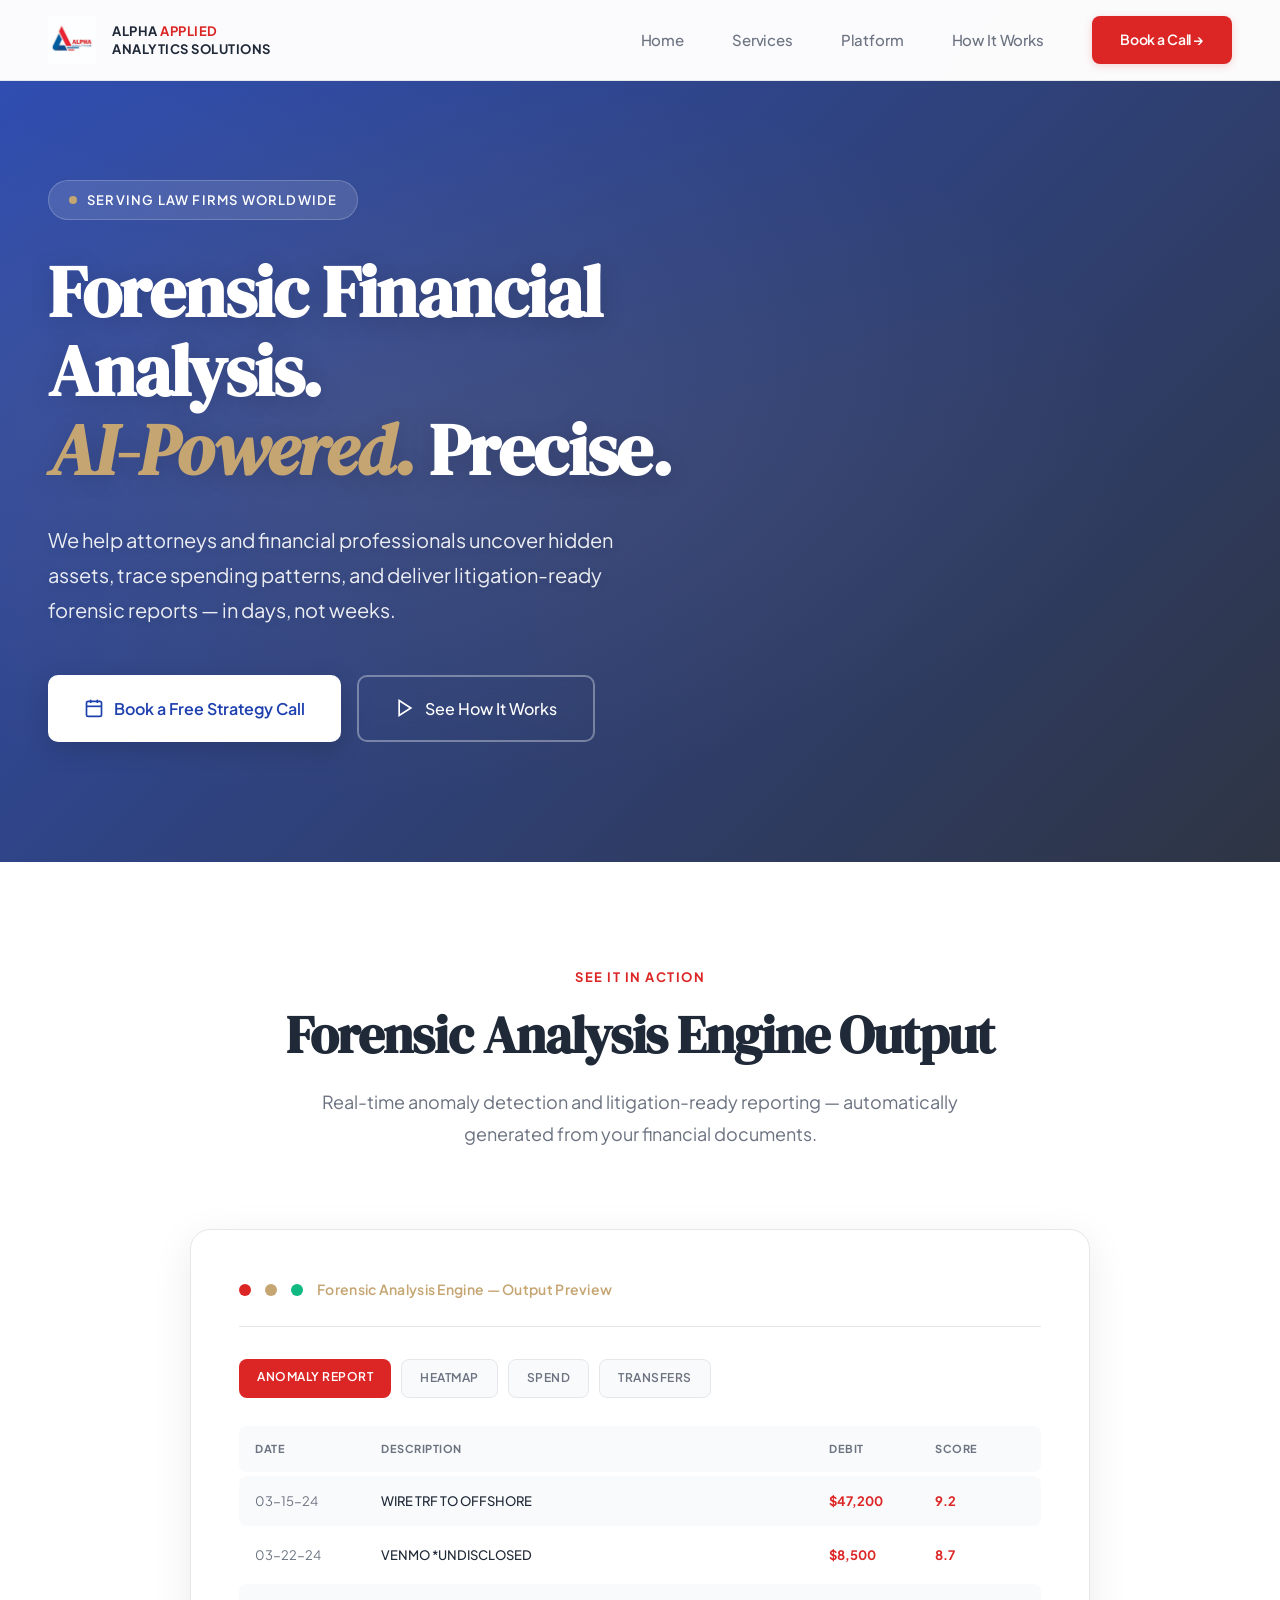
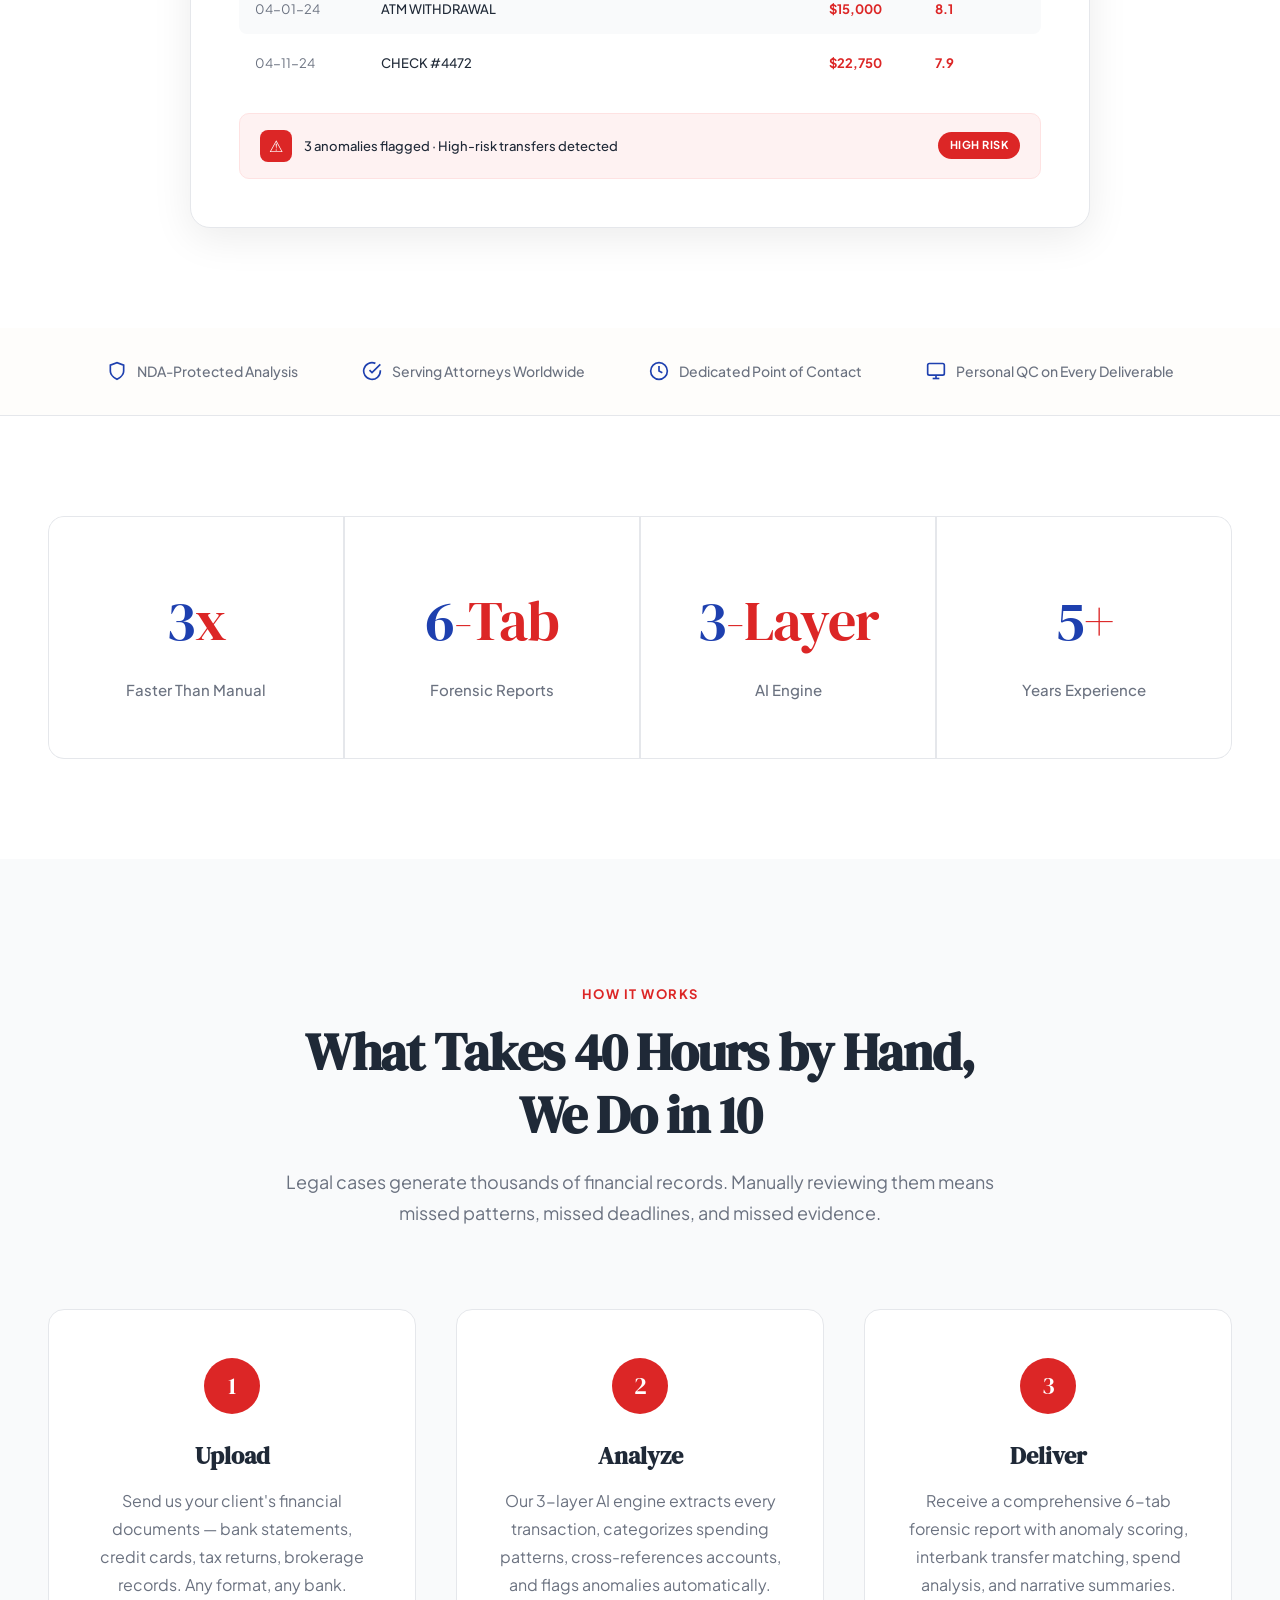
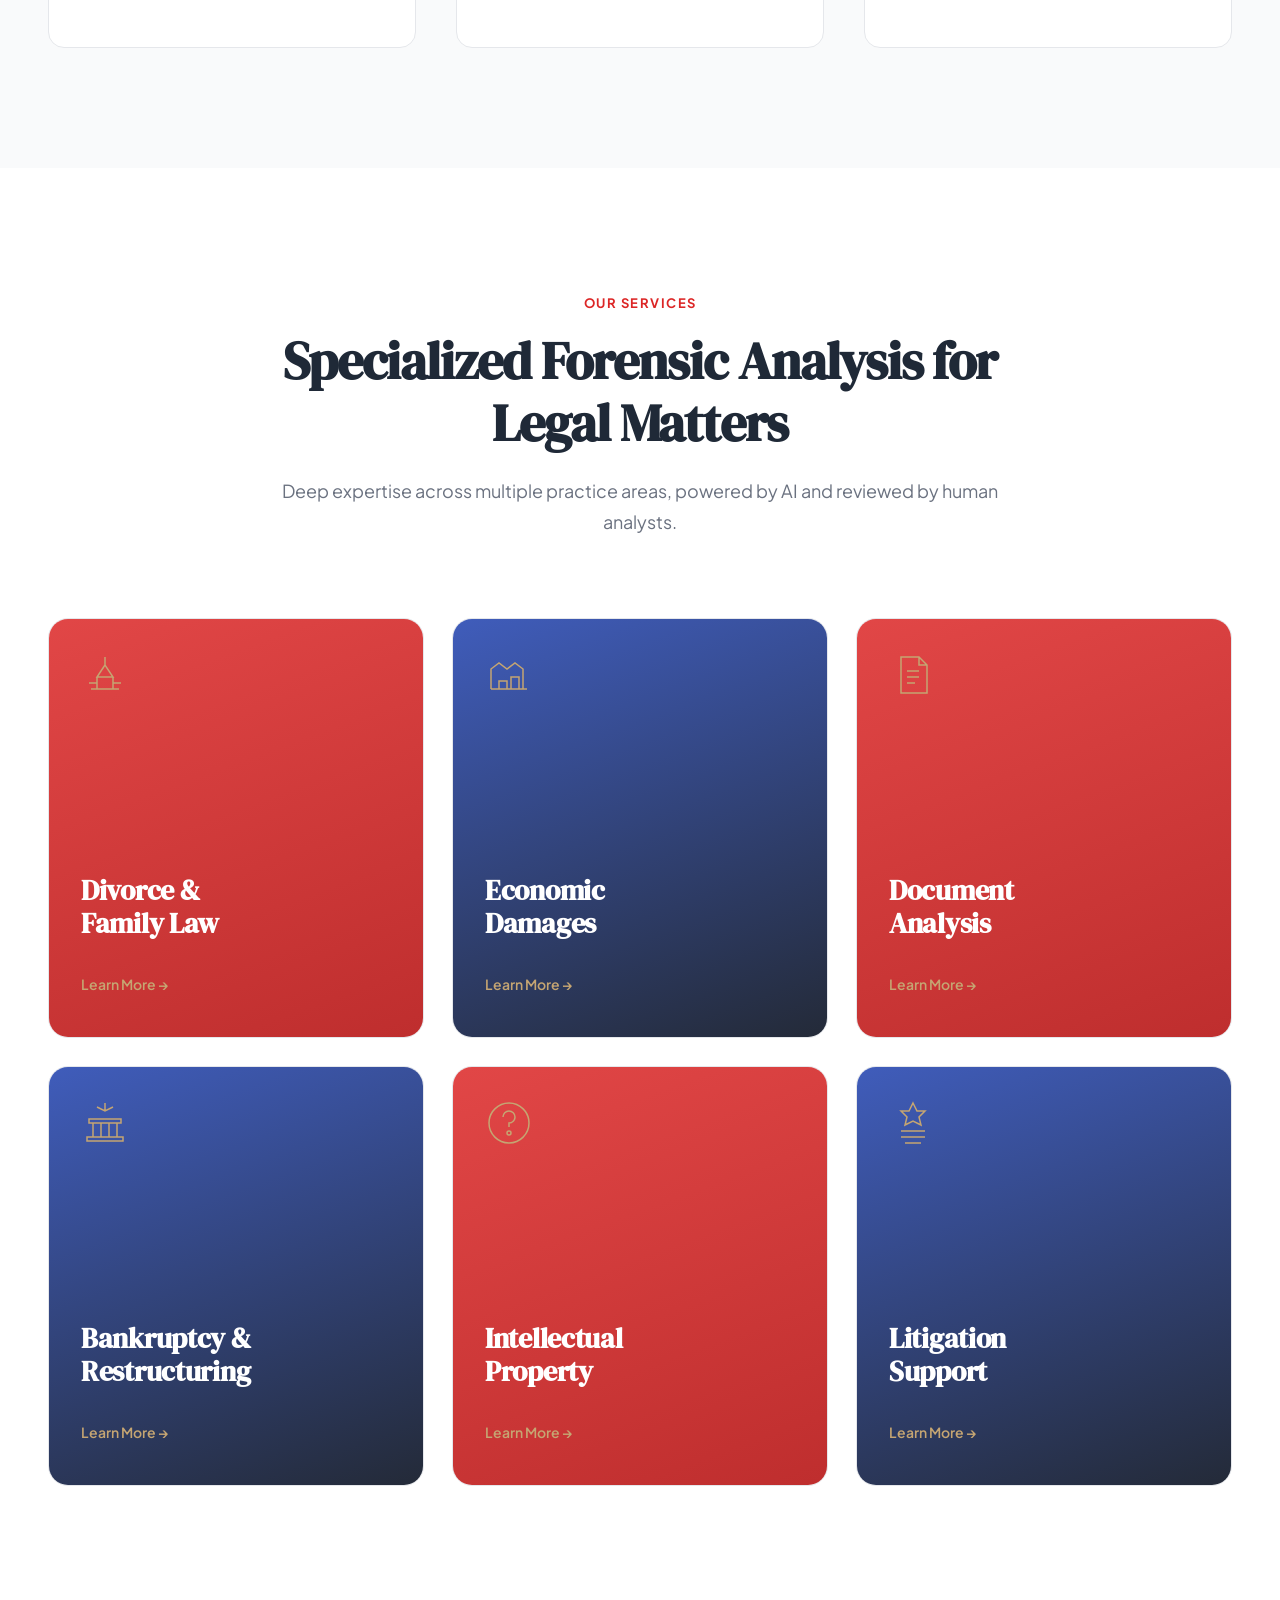
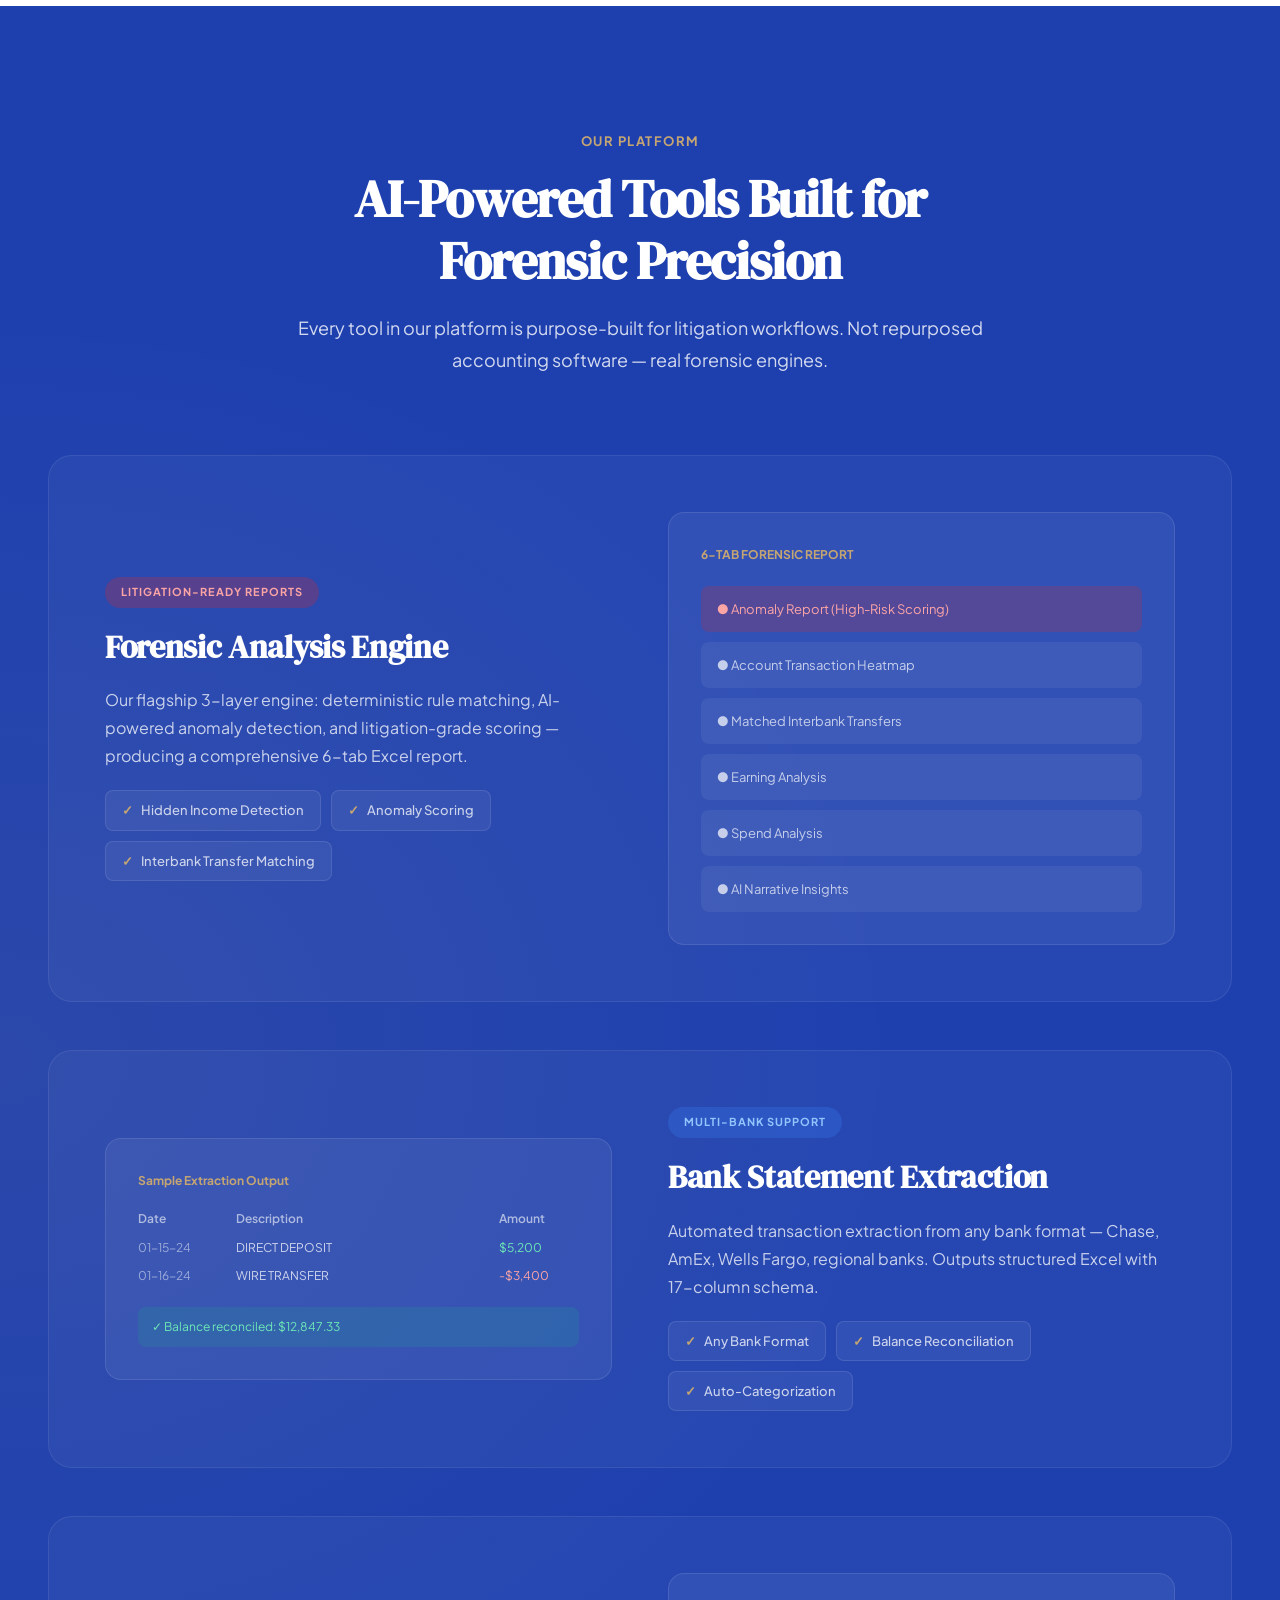
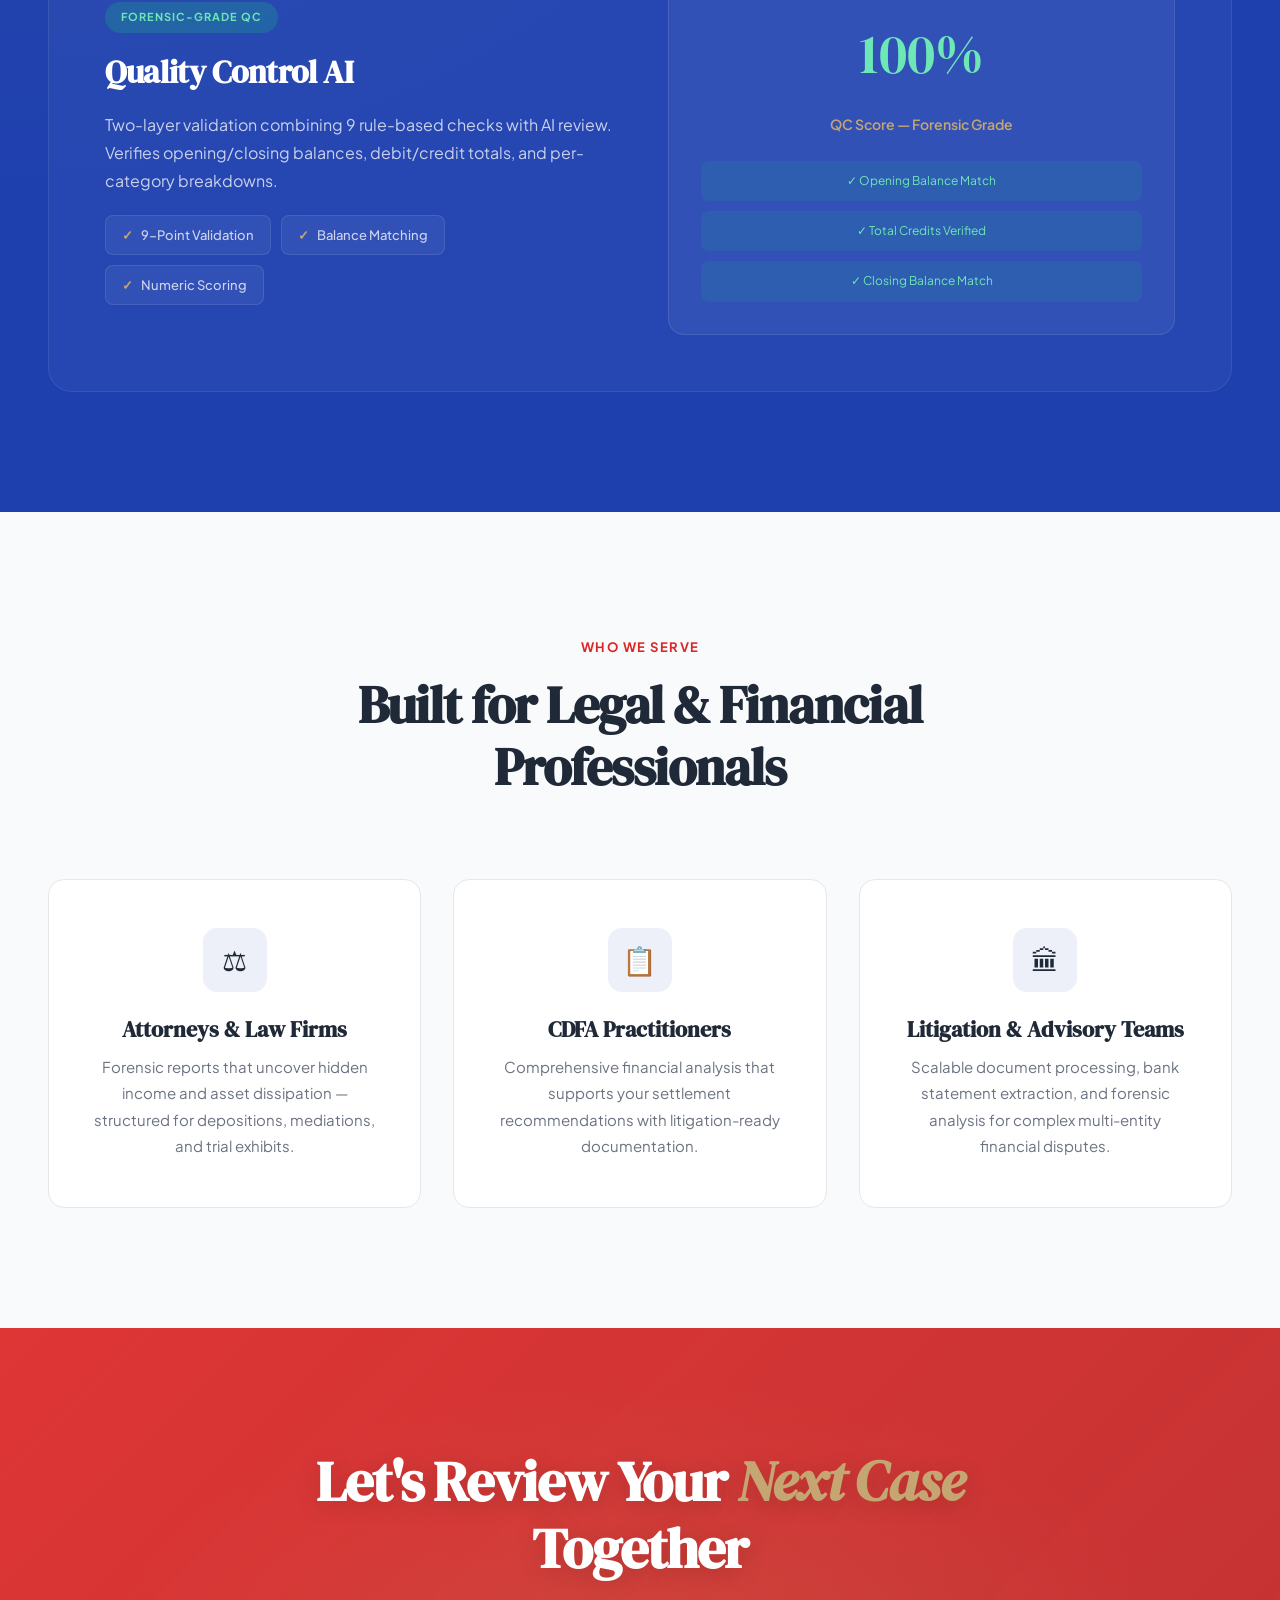
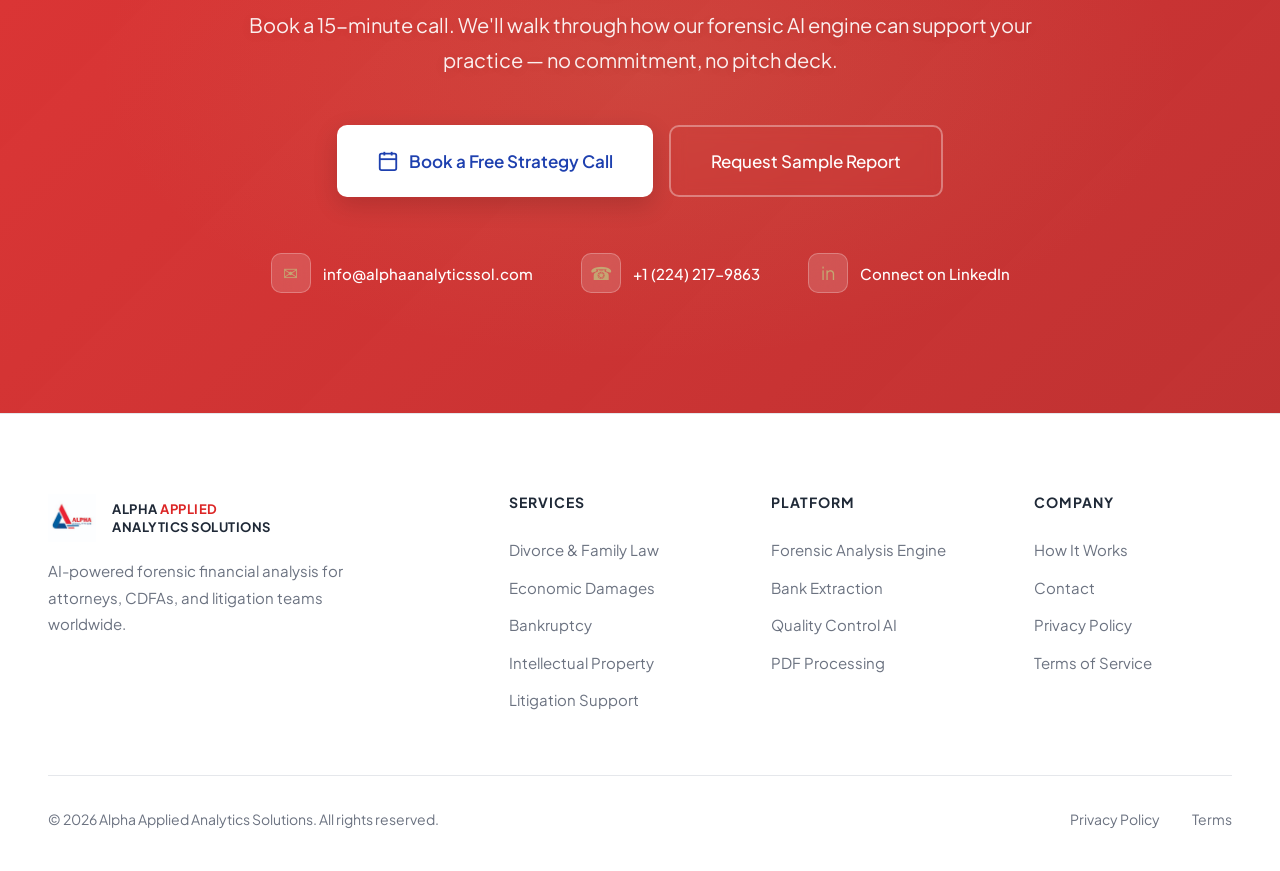
==== commit 09d19419: "update project" ====
--- a/index.html
+++ b/index.html
@@ -10,20 +10,20 @@
 <link href="https://fonts.googleapis.com/css2?family=DM+Serif+Display:ital@0;1&family=Plus+Jakarta+Sans:wght@300;400;500;600;700&display=swap" rel="stylesheet">
 <style>
 :root {
-  --navy: #0B1D33;
-  --navy-deep: #091729;
-  --navy-light: #1A3A5C;
-  --crimson: #B91C1C;
-  --crimson-hover: #991B1B;
-  --crimson-light: #DC2626;
+  --primary-blue: #1E40AF;
+  --primary-red: #DC2626;
+  --blue-light: #3B82F6;
+  --red-light: #EF4444;
   --gold: #C5A572;
-  --gold-light: #D4B88C;
-  --slate: #64748B;
-  --slate-light: #94A3B8;
-  --off-white: #FAFAFA;
-  --cream: #F9F7F4;
-  --white: #FFFFFF;
-  --border: #E5E7EB;
+  --text-primary: #1F2937;
+  --text-secondary: #6B7280;
+  --bg-white: #FFFFFF;
+  --bg-light: #F9FAFB;
+  --bg-cream: #FEFDFB;
+  --border-light: #E5E7EB;
+  --shadow-sm: 0 1px 3px rgba(0,0,0,0.05);
+  --shadow-md: 0 4px 20px rgba(0,0,0,0.06);
+  --shadow-lg: 0 10px 40px rgba(0,0,0,0.08);
 }
 
 * { margin: 0; padding: 0; box-sizing: border-box; }
@@ -31,15 +31,16 @@
 
 body {
   font-family: 'Plus Jakarta Sans', sans-serif;
-  color: var(--navy);
-  line-height: 1.6;
-  background: var(--white);
+  color: var(--text-primary);
+  line-height: 1.7;
+  background: var(--bg-white);
   -webkit-font-smoothing: antialiased;
 }
 
 h1, h2, h3, h4 {
   font-family: 'DM Serif Display', serif;
   line-height: 1.2;
+  color: var(--text-primary);
 }
 
 /* ===== NAVBAR ===== */
@@ -50,17 +51,20 @@
   right: 0;
   z-index: 100;
   background: rgba(255,255,255,0.98);
-  backdrop-filter: blur(12px);
-  border-bottom: 1px solid var(--border);
-  transition: box-shadow 0.3s;
-}
-.navbar.scrolled { box-shadow: 0 2px 20px rgba(11,29,51,0.06); }
+  backdrop-filter: blur(16px);
+  border-bottom: 1px solid var(--border-light);
+  transition: all 0.3s;
+}
+.navbar.scrolled { 
+  box-shadow: var(--shadow-sm);
+  background: rgba(255,255,255,0.95);
+}
 
 .nav-inner {
-  max-width: 1200px;
+  max-width: 1280px;
   margin: 0 auto;
-  padding: 0 32px;
-  height: 72px;
+  padding: 0 48px;
+  height: 80px;
   display: flex;
   align-items: center;
   justify-content: space-between;
@@ -69,57 +73,59 @@
 .nav-logo {
   display: flex;
   align-items: center;
-  gap: 14px;
+  gap: 16px;
   text-decoration: none;
 }
 .nav-logo img {
-  width: 46px;
-  height: 46px;
+  width: 48px;
+  height: 48px;
   object-fit: contain;
 }
 .nav-logo-text {
   font-family: 'Plus Jakarta Sans', sans-serif;
   font-weight: 700;
-  font-size: 14.5px;
-  letter-spacing: 0.8px;
-  color: var(--navy);
+  font-size: 13px;
+  letter-spacing: 0.5px;
+  color: var(--text-primary);
   text-transform: uppercase;
-  line-height: 1.3;
-}
-.nav-logo-text .accent { color: var(--crimson); }
+  line-height: 1.4;
+}
+.nav-logo-text .accent { color: var(--primary-red); }
 
 .nav-links {
   display: flex;
   align-items: center;
-  gap: 36px;
+  gap: 48px;
   list-style: none;
 }
 .nav-links a {
   text-decoration: none;
-  font-size: 14px;
+  font-size: 15px;
   font-weight: 500;
-  color: var(--slate);
+  color: var(--text-secondary);
   transition: color 0.2s;
-}
-.nav-links a:hover { color: var(--navy); }
+  letter-spacing: -0.01em;
+}
+.nav-links a:hover { color: var(--text-primary); }
 
 .nav-cta {
   display: inline-flex;
   align-items: center;
   gap: 8px;
-  padding: 10px 24px;
-  background: var(--crimson);
+  padding: 12px 28px;
+  background: var(--primary-red);
   color: white !important;
-  border-radius: 6px;
+  border-radius: 8px;
   font-weight: 600 !important;
-  font-size: 13px !important;
-  text-transform: uppercase;
-  letter-spacing: 0.8px;
+  font-size: 14px !important;
+  letter-spacing: 0;
   transition: all 0.2s;
+  box-shadow: 0 2px 8px rgba(220,38,38,0.2);
 }
 .nav-cta:hover {
-  background: var(--crimson-hover) !important;
+  background: var(--red-light);
   transform: translateY(-1px);
+  box-shadow: 0 4px 12px rgba(220,38,38,0.25);
 }
 
 .mobile-toggle {
@@ -134,70 +140,78 @@
   gap: 5px;
 }
 .mobile-toggle span {
-  width: 22px;
+  width: 24px;
   height: 2px;
-  background: var(--navy);
+  background: var(--text-primary);
   border-radius: 2px;
   transition: 0.3s;
 }
 
-/* ===== HERO (RED THEME WITH BACKGROUND IMAGE) ===== */
+/* ===== HERO SECTION (PREMIUM WITH VISIBLE IMAGE) ===== */
 .hero {
-  padding: 160px 32px 100px;
-  background: 
-    linear-gradient(135deg, rgba(185,28,28,0.95) 0%, rgba(153,27,27,0.92) 100%),
-    url('https://images.unsplash.com/photo-1554224155-8d04cb21cd6c?w=1600&q=80') center/cover;
+  padding: 180px 48px 120px;
   position: relative;
   overflow: hidden;
-}
+  min-height: 720px;
+  display: flex;
+  align-items: center;
+  background: linear-gradient(135deg, rgba(30,64,175,0.92) 0%, rgba(17,24,39,0.88) 100%),
+              url('https://images.unsplash.com/photo-1450101499163-c8848c66ca85?w=1920&q=85') center/cover;
+  background-attachment: fixed;
+}
+
 .hero::before {
   content: '';
   position: absolute;
   inset: 0;
-  background: radial-gradient(ellipse at 30% 50%, rgba(197,165,114,0.15) 0%, transparent 60%);
+  background: radial-gradient(ellipse at 30% 50%, rgba(197,165,114,0.12) 0%, transparent 60%);
   z-index: 1;
 }
 
 .hero-inner {
-  max-width: 1200px;
+  max-width: 1280px;
   margin: 0 auto;
   position: relative;
   z-index: 2;
-  display: grid;
-  grid-template-columns: 1fr 1fr;
-  gap: 80px;
-  align-items: center;
+  width: 100%;
+}
+
+.hero-content {
+  max-width: 720px;
 }
 
 .hero-badge {
   display: inline-flex;
   align-items: center;
-  gap: 8px;
-  padding: 6px 16px;
-  background: rgba(255,255,255,0.15);
-  border: 1px solid rgba(255,255,255,0.25);
+  gap: 10px;
+  padding: 8px 20px;
+  background: rgba(255,255,255,0.12);
+  backdrop-filter: blur(12px);
+  border: 1px solid rgba(255,255,255,0.2);
   border-radius: 100px;
-  font-size: 12px;
+  font-size: 13px;
   font-weight: 600;
   color: white;
   text-transform: uppercase;
-  letter-spacing: 1.5px;
-  margin-bottom: 28px;
+  letter-spacing: 1.2px;
+  margin-bottom: 32px;
 }
 .hero-badge::before {
   content: '';
-  width: 6px;
-  height: 6px;
+  width: 8px;
+  height: 8px;
   background: var(--gold);
   border-radius: 50%;
   animation: pulse 2s infinite;
 }
 
 .hero h1 {
-  font-size: clamp(40px, 5vw, 58px);
+  font-size: clamp(48px, 6vw, 72px);
   color: white;
-  margin-bottom: 24px;
-  text-shadow: 0 2px 20px rgba(0,0,0,0.2);
+  margin-bottom: 32px;
+  line-height: 1.1;
+  letter-spacing: -0.02em;
+  text-shadow: 0 4px 24px rgba(0,0,0,0.15);
 }
 .hero h1 em {
   font-style: italic;
@@ -205,12 +219,13 @@
 }
 
 .hero-sub {
-  font-size: 18px;
-  color: rgba(255,255,255,0.92);
-  line-height: 1.7;
-  margin-bottom: 40px;
-  max-width: 520px;
-  text-shadow: 0 1px 8px rgba(0,0,0,0.15);
+  font-size: 20px;
+  color: rgba(255,255,255,0.9);
+  line-height: 1.75;
+  margin-bottom: 48px;
+  max-width: 600px;
+  text-shadow: 0 2px 12px rgba(0,0,0,0.1);
+  font-weight: 400;
 }
 
 .hero-ctas {
@@ -223,300 +238,327 @@
   display: inline-flex;
   align-items: center;
   gap: 10px;
-  padding: 16px 32px;
+  padding: 18px 36px;
   background: white;
-  color: var(--crimson);
+  color: var(--primary-blue);
   border: none;
-  border-radius: 6px;
+  border-radius: 10px;
   font-family: 'Plus Jakarta Sans', sans-serif;
-  font-size: 15px;
+  font-size: 16px;
   font-weight: 600;
   cursor: pointer;
   transition: all 0.2s;
   text-decoration: none;
-  box-shadow: 0 4px 16px rgba(0,0,0,0.15);
+  box-shadow: 0 8px 24px rgba(0,0,0,0.15);
 }
 .btn-primary:hover {
   transform: translateY(-2px);
-  box-shadow: 0 8px 24px rgba(0,0,0,0.2);
+  box-shadow: 0 12px 32px rgba(0,0,0,0.2);
 }
 
 .btn-secondary {
   display: inline-flex;
   align-items: center;
   gap: 10px;
-  padding: 16px 32px;
+  padding: 18px 36px;
   background: transparent;
   color: white;
-  border: 2px solid rgba(255,255,255,0.4);
-  border-radius: 6px;
+  border: 2px solid rgba(255,255,255,0.35);
+  border-radius: 10px;
   font-family: 'Plus Jakarta Sans', sans-serif;
-  font-size: 15px;
+  font-size: 16px;
   font-weight: 500;
   cursor: pointer;
   transition: all 0.2s;
   text-decoration: none;
+  backdrop-filter: blur(8px);
 }
 .btn-secondary:hover {
   border-color: white;
   background: rgba(255,255,255,0.1);
 }
 
-/* Hero Visual Card */
-.hero-visual {
-  position: relative;
-}
-.hero-card {
-  background: rgba(255,255,255,0.12);
-  backdrop-filter: blur(12px);
-  border: 1px solid rgba(255,255,255,0.2);
-  border-radius: 12px;
-  padding: 32px;
-  box-shadow: 0 8px 32px rgba(0,0,0,0.2);
-}
-.hero-card-header {
-  display: flex;
-  align-items: center;
-  gap: 12px;
-  margin-bottom: 24px;
-  padding-bottom: 16px;
-  border-bottom: 1px solid rgba(255,255,255,0.15);
-}
-.hero-card-dot { width: 10px; height: 10px; border-radius: 50%; }
-.hero-card-title {
+/* ===== PLATFORM PREVIEW (TABLE MOVED HERE) ===== */
+.platform-preview {
+  padding: 100px 48px;
+  background: var(--bg-white);
+}
+
+.preview-inner {
+  max-width: 1280px;
+  margin: 0 auto;
+}
+
+.section-header {
+  text-align: center;
+  max-width: 720px;
+  margin: 0 auto 80px;
+}
+.section-label {
+  display: inline-block;
   font-size: 13px;
+  font-weight: 700;
+  color: var(--primary-red);
+  text-transform: uppercase;
+  letter-spacing: 1.5px;
+  margin-bottom: 16px;
+}
+.section-header h2 {
+  font-size: clamp(36px, 4.5vw, 52px);
+  color: var(--text-primary);
+  margin-bottom: 20px;
+  letter-spacing: -0.02em;
+}
+.section-header p {
+  font-size: 18px;
+  color: var(--text-secondary);
+  line-height: 1.75;
+}
+
+.preview-card {
+  background: white;
+  border: 1px solid var(--border-light);
+  border-radius: 20px;
+  padding: 48px;
+  box-shadow: var(--shadow-lg);
+  max-width: 900px;
+  margin: 0 auto;
+}
+
+.preview-card-header {
+  display: flex;
+  align-items: center;
+  gap: 14px;
+  margin-bottom: 32px;
+  padding-bottom: 24px;
+  border-bottom: 1px solid var(--border-light);
+}
+.preview-card-dot { width: 12px; height: 12px; border-radius: 50%; }
+.preview-card-title {
+  font-size: 14px;
   font-weight: 600;
   color: var(--gold);
-  letter-spacing: 0.5px;
-}
-
-.hero-tabs {
-  display: flex;
-  gap: 8px;
-  margin-bottom: 20px;
+  letter-spacing: 0.3px;
+}
+
+.preview-tabs {
+  display: flex;
+  gap: 10px;
+  margin-bottom: 28px;
   flex-wrap: wrap;
 }
-.hero-tab {
-  padding: 6px 14px;
-  border-radius: 6px;
-  font-size: 11px;
+.preview-tab {
+  padding: 8px 18px;
+  border-radius: 8px;
+  font-size: 12px;
   font-weight: 600;
   text-transform: uppercase;
   letter-spacing: 0.5px;
-}
-.hero-tab.active {
-  background: rgba(255,255,255,0.25);
+  transition: all 0.2s;
+}
+.preview-tab.active {
+  background: var(--primary-red);
   color: white;
-  border: 1px solid rgba(255,255,255,0.3);
-}
-.hero-tab.inactive {
-  background: rgba(255,255,255,0.08);
-  color: rgba(255,255,255,0.6);
-  border: 1px solid rgba(255,255,255,0.1);
-}
-
-.hero-data-rows { display: flex; flex-direction: column; gap: 8px; }
-.hero-data-row {
+}
+.preview-tab.inactive {
+  background: var(--bg-light);
+  color: var(--text-secondary);
+  border: 1px solid var(--border-light);
+}
+
+.preview-data-rows { 
+  display: flex; 
+  flex-direction: column; 
+  gap: 4px; 
+}
+.preview-data-row {
   display: grid;
-  grid-template-columns: 100px 1fr 80px 80px;
-  gap: 12px;
-  padding: 10px 14px;
-  border-radius: 6px;
-  font-size: 12px;
-  align-items: center;
-}
-.hero-data-row.header {
-  color: rgba(255,255,255,0.7);
-  font-weight: 600;
+  grid-template-columns: 110px 1fr 90px 90px;
+  gap: 16px;
+  padding: 14px 16px;
+  border-radius: 8px;
+  font-size: 13px;
+  align-items: center;
+}
+.preview-data-row.header {
+  color: var(--text-secondary);
+  font-weight: 700;
   text-transform: uppercase;
   letter-spacing: 0.5px;
-  font-size: 10px;
-}
-.hero-data-row.even { background: rgba(255,255,255,0.06); }
-.hero-data-row .date { color: rgba(255,255,255,0.7); }
-.hero-data-row .desc { color: rgba(255,255,255,0.9); }
-.hero-data-row .amount { color: #FCA5A5; font-weight: 600; }
-.hero-data-row .amount.credit { color: #86EFAC; }
-
-.hero-anomaly {
-  margin-top: 16px;
-  padding: 12px 16px;
-  background: rgba(255,255,255,0.15);
-  border: 1px solid rgba(255,255,255,0.25);
+  font-size: 11px;
+  background: var(--bg-light);
+}
+.preview-data-row.even { background: var(--bg-light); }
+.preview-data-row .date { color: var(--text-secondary); }
+.preview-data-row .desc { color: var(--text-primary); font-weight: 500; }
+.preview-data-row .amount { color: var(--primary-red); font-weight: 700; }
+.preview-data-row .amount.credit { color: #10B981; }
+
+.preview-anomaly {
+  margin-top: 24px;
+  padding: 16px 20px;
+  background: #FEF2F2;
+  border: 1px solid #FEE2E2;
+  border-radius: 10px;
+  display: flex;
+  align-items: center;
+  gap: 12px;
+}
+.preview-anomaly-icon {
+  width: 32px;
+  height: 32px;
+  background: var(--primary-red);
+  color: white;
   border-radius: 8px;
   display: flex;
   align-items: center;
-  gap: 10px;
-}
-.hero-anomaly-icon {
-  width: 28px;
-  height: 28px;
-  background: rgba(255,255,255,0.2);
-  border-radius: 6px;
-  display: flex;
-  align-items: center;
   justify-content: center;
-  font-size: 14px;
-}
-.hero-anomaly-text { font-size: 12px; color: white; font-weight: 500; }
-.hero-anomaly-tag {
+  font-size: 16px;
+  flex-shrink: 0;
+}
+.preview-anomaly-text { 
+  font-size: 13px; 
+  color: var(--text-primary); 
+  font-weight: 500; 
+}
+.preview-anomaly-tag {
   margin-left: auto;
-  padding: 3px 10px;
-  background: rgba(255,255,255,0.25);
+  padding: 4px 12px;
+  background: var(--primary-red);
   border-radius: 100px;
-  font-size: 10px;
+  font-size: 11px;
   font-weight: 700;
   color: white;
   text-transform: uppercase;
   letter-spacing: 0.5px;
 }
 
-/* ===== TRUST BAR (LIGHT) ===== */
+/* ===== TRUST BAR ===== */
 .trust-bar {
-  background: white;
-  border-bottom: 1px solid var(--border);
-  padding: 24px 32px;
+  background: var(--bg-cream);
+  border-bottom: 1px solid var(--border-light);
+  padding: 32px 48px;
 }
 .trust-bar-inner {
-  max-width: 1200px;
+  max-width: 1280px;
   margin: 0 auto;
   display: flex;
   align-items: center;
   justify-content: center;
-  gap: 48px;
+  gap: 64px;
   flex-wrap: wrap;
 }
 .trust-item {
   display: flex;
   align-items: center;
-  gap: 8px;
-  font-size: 13px;
-  color: var(--slate);
+  gap: 10px;
+  font-size: 14px;
+  color: var(--text-secondary);
   font-weight: 500;
 }
-.trust-item svg { width: 18px; height: 18px; color: var(--crimson); }
-
-/* ===== STATS (LIGHT) ===== */
-.stats { padding: 80px 32px; background: var(--cream); }
+.trust-item svg { width: 20px; height: 20px; color: var(--primary-blue); }
+
+/* ===== STATS ===== */
+.stats { padding: 100px 48px; background: var(--bg-white); }
 .stats-inner {
-  max-width: 1200px;
+  max-width: 1280px;
   margin: 0 auto;
   display: grid;
   grid-template-columns: repeat(4, 1fr);
-  gap: 1px;
-  background: var(--border);
-  border: 1px solid var(--border);
-  border-radius: 12px;
+  gap: 2px;
+  background: var(--border-light);
+  border: 1px solid var(--border-light);
+  border-radius: 16px;
   overflow: hidden;
 }
-.stat-item { background: white; padding: 40px 32px; text-align: center; }
+.stat-item { 
+  background: white; 
+  padding: 56px 40px; 
+  text-align: center; 
+}
 .stat-number {
   font-family: 'DM Serif Display', serif;
-  font-size: 42px;
-  color: var(--navy);
-  margin-bottom: 4px;
-}
-.stat-number span { color: var(--crimson); }
-.stat-label { font-size: 14px; color: var(--slate); font-weight: 500; }
-
-/* ===== HOW IT WORKS (LIGHT) ===== */
-.how-it-works { padding: 100px 32px; background: white; }
-
-.section-header {
-  text-align: center;
-  max-width: 640px;
-  margin: 0 auto 64px;
-}
-.section-label {
-  display: inline-block;
-  font-size: 12px;
-  font-weight: 700;
-  color: var(--crimson);
-  text-transform: uppercase;
-  letter-spacing: 2px;
-  margin-bottom: 16px;
-}
-.section-header h2 {
-  font-size: clamp(32px, 4vw, 44px);
-  color: var(--navy);
-  margin-bottom: 16px;
-}
-.section-header p {
-  font-size: 17px;
-  color: var(--slate);
-  line-height: 1.7;
-}
+  font-size: 56px;
+  color: var(--primary-blue);
+  margin-bottom: 8px;
+  letter-spacing: -0.02em;
+}
+.stat-number span { color: var(--primary-red); }
+.stat-label { 
+  font-size: 15px; 
+  color: var(--text-secondary); 
+  font-weight: 500; 
+}
+
+/* ===== HOW IT WORKS ===== */
+.how-it-works { padding: 120px 48px; background: var(--bg-light); }
 
 .steps-grid {
-  max-width: 1200px;
+  max-width: 1280px;
   margin: 0 auto;
   display: grid;
   grid-template-columns: repeat(3, 1fr);
-  gap: 32px;
-  position: relative;
-}
-.steps-grid::before {
-  content: '';
-  position: absolute;
-  top: 52px;
-  left: 20%;
-  right: 20%;
-  height: 2px;
-  background: linear-gradient(90deg, var(--border), var(--crimson), var(--border));
-  z-index: 0;
+  gap: 40px;
 }
 .step-card {
   background: white;
-  border-radius: 12px;
-  padding: 40px 32px;
+  border-radius: 16px;
+  padding: 48px 40px;
   text-align: center;
-  position: relative;
-  z-index: 1;
-  border: 1px solid var(--border);
+  border: 1px solid var(--border-light);
   transition: all 0.3s;
 }
 .step-card:hover {
   transform: translateY(-4px);
-  box-shadow: 0 12px 40px rgba(185,28,28,0.1);
-  border-color: var(--crimson);
+  box-shadow: var(--shadow-lg);
+  border-color: var(--primary-red);
 }
 .step-number {
-  width: 48px;
-  height: 48px;
-  background: var(--crimson);
+  width: 56px;
+  height: 56px;
+  background: var(--primary-red);
   border-radius: 50%;
   display: flex;
   align-items: center;
   justify-content: center;
   font-family: 'DM Serif Display', serif;
-  font-size: 20px;
+  font-size: 24px;
   color: white;
-  margin: 0 auto 24px;
-}
-.step-card h3 { font-size: 22px; color: var(--navy); margin-bottom: 12px; }
-.step-card p { font-size: 15px; color: var(--slate); line-height: 1.7; }
-
-/* ===== SERVICES (LIGHT WITH IMAGE CARDS) ===== */
-.services { padding: 100px 32px; background: var(--cream); }
+  margin: 0 auto 28px;
+}
+.step-card h3 { 
+  font-size: 24px; 
+  color: var(--text-primary); 
+  margin-bottom: 16px; 
+}
+.step-card p { 
+  font-size: 16px; 
+  color: var(--text-secondary); 
+  line-height: 1.75; 
+}
+
+/* ===== SERVICES ===== */
+.services { padding: 120px 48px; background: var(--bg-white); }
 .services-grid {
-  max-width: 1200px;
+  max-width: 1280px;
   margin: 0 auto;
   display: grid;
   grid-template-columns: repeat(3, 1fr);
-  gap: 20px;
+  gap: 28px;
 }
 
 .service-card {
   position: relative;
-  border-radius: 14px;
+  border-radius: 20px;
   overflow: hidden;
-  height: 380px;
+  height: 420px;
   cursor: pointer;
   transition: all 0.4s;
+  border: 1px solid var(--border-light);
 }
 .service-card:hover {
   transform: translateY(-6px);
-  box-shadow: 0 20px 50px rgba(11,29,51,0.15);
+  box-shadow: var(--shadow-lg);
 }
 
 .service-card .card-bg {
@@ -527,23 +569,20 @@
   transition: transform 0.6s;
 }
 .service-card:hover .card-bg {
-  transform: scale(1.06);
+  transform: scale(1.05);
 }
 
 .service-card .card-overlay {
   position: absolute;
   inset: 0;
+  z-index: 1;
   transition: opacity 0.4s;
-  z-index: 1;
 }
 .service-card.red .card-overlay {
-  background: linear-gradient(160deg, rgba(185,28,28,0.88) 0%, rgba(153,27,27,0.92) 100%);
-}
-.service-card.navy .card-overlay {
-  background: linear-gradient(160deg, rgba(11,29,51,0.88) 0%, rgba(9,23,41,0.92) 100%);
-}
-.service-card:hover .card-overlay {
-  opacity: 0.95;
+  background: linear-gradient(160deg, rgba(220,38,38,0.85) 0%, rgba(185,28,28,0.92) 100%);
+}
+.service-card.blue .card-overlay {
+  background: linear-gradient(160deg, rgba(30,64,175,0.85) 0%, rgba(17,24,39,0.92) 100%);
 }
 
 .service-card .card-content {
@@ -553,59 +592,60 @@
   display: flex;
   flex-direction: column;
   justify-content: flex-end;
-  padding: 32px 28px;
+  padding: 40px 32px;
 }
 
 .service-card .card-icon {
   position: absolute;
-  top: 28px;
-  left: 28px;
+  top: 32px;
+  left: 32px;
   z-index: 2;
 }
 .service-card .card-icon svg {
-  width: 44px;
-  height: 44px;
+  width: 48px;
+  height: 48px;
   stroke: var(--gold);
   fill: none;
   stroke-width: 1.5;
 }
 
 .service-card h3 {
-  font-size: 24px;
+  font-size: 28px;
   color: white;
-  margin-bottom: 10px;
+  margin-bottom: 12px;
+  letter-spacing: -0.01em;
 }
 .service-card p {
-  font-size: 13.5px;
-  color: rgba(255,255,255,0.85);
-  line-height: 1.65;
-  margin-bottom: 16px;
+  font-size: 15px;
+  color: rgba(255,255,255,0.88);
+  line-height: 1.7;
+  margin-bottom: 20px;
   max-height: 0;
   overflow: hidden;
   opacity: 0;
   transition: all 0.4s;
 }
 .service-card:hover p {
-  max-height: 100px;
+  max-height: 120px;
   opacity: 1;
 }
 
 .service-card .learn-more {
   display: inline-flex;
   align-items: center;
-  gap: 6px;
-  font-size: 13px;
+  gap: 8px;
+  font-size: 14px;
   font-weight: 600;
   color: var(--gold);
   text-decoration: none;
   transition: gap 0.3s;
 }
-.service-card:hover .learn-more { gap: 10px; }
-
-/* ===== PLATFORM (NAVY THEME) ===== */
+.service-card:hover .learn-more { gap: 12px; }
+
+/* ===== PLATFORM ===== */
 .platform {
-  padding: 100px 32px;
-  background: var(--navy);
+  padding: 120px 48px;
+  background: var(--primary-blue);
   position: relative;
   overflow: hidden;
 }
@@ -613,121 +653,151 @@
   content: '';
   position: absolute;
   inset: 0;
-  background: radial-gradient(ellipse at 0% 50%, rgba(197,165,114,0.06) 0%, transparent 50%);
+  background: radial-gradient(ellipse at 0% 50%, rgba(197,165,114,0.08) 0%, transparent 50%);
 }
 .platform .section-label { color: var(--gold); }
 .platform .section-header h2 { color: white; }
-.platform .section-header p { color: var(--slate-light); }
+.platform .section-header p { color: rgba(255,255,255,0.8); }
 
 .tool-showcase {
-  max-width: 1100px;
+  max-width: 1200px;
   margin: 0 auto;
   display: flex;
   flex-direction: column;
-  gap: 40px;
+  gap: 48px;
   position: relative;
   z-index: 1;
 }
 .tool-row {
   display: grid;
   grid-template-columns: 1fr 1fr;
-  gap: 40px;
-  align-items: center;
-  background: rgba(255,255,255,0.03);
-  border: 1px solid rgba(255,255,255,0.06);
-  border-radius: 16px;
-  padding: 40px;
-  transition: border-color 0.3s;
-}
-.tool-row:hover { border-color: rgba(197,165,114,0.2); }
+  gap: 56px;
+  align-items: center;
+  background: rgba(255,255,255,0.04);
+  border: 1px solid rgba(255,255,255,0.08);
+  border-radius: 24px;
+  padding: 56px;
+  transition: all 0.3s;
+}
+.tool-row:hover { 
+  border-color: rgba(197,165,114,0.25); 
+  background: rgba(255,255,255,0.06);
+}
 .tool-row.reverse { direction: rtl; }
 .tool-row.reverse > * { direction: ltr; }
 
-.tool-info { display: flex; flex-direction: column; gap: 16px; }
+.tool-info { 
+  display: flex; 
+  flex-direction: column; 
+  gap: 20px; 
+}
 .tool-badge {
   display: inline-flex;
   align-self: flex-start;
-  padding: 5px 14px;
+  padding: 6px 16px;
   border-radius: 100px;
-  font-size: 10px;
+  font-size: 11px;
   font-weight: 700;
   text-transform: uppercase;
   letter-spacing: 1px;
 }
-.tool-badge.red { background: rgba(185,28,28,0.2); color: #FCA5A5; }
-.tool-badge.blue { background: rgba(59,130,246,0.2); color: #93C5FD; }
-.tool-badge.green { background: rgba(22,163,74,0.2); color: #86EFAC; }
-.tool-badge.gold { background: rgba(197,165,114,0.2); color: var(--gold-light); }
-
-.tool-info h3 { font-size: 26px; color: white; }
-.tool-info p { font-size: 15px; color: var(--slate-light); line-height: 1.7; }
-.tool-features { display: flex; flex-wrap: wrap; gap: 8px; }
+.tool-badge.red { background: rgba(220,38,38,0.25); color: #FCA5A5; }
+.tool-badge.blue { background: rgba(59,130,246,0.25); color: #93C5FD; }
+.tool-badge.green { background: rgba(16,185,129,0.25); color: #6EE7B7; }
+
+.tool-info h3 { 
+  font-size: 32px; 
+  color: white; 
+  letter-spacing: -0.01em; 
+}
+.tool-info p { 
+  font-size: 16px; 
+  color: rgba(255,255,255,0.75); 
+  line-height: 1.75; 
+}
+.tool-features { display: flex; flex-wrap: wrap; gap: 10px; }
 .tool-feature {
   display: inline-flex;
   align-items: center;
-  gap: 6px;
-  padding: 5px 12px;
-  background: rgba(255,255,255,0.05);
-  border: 1px solid rgba(255,255,255,0.08);
-  border-radius: 6px;
-  font-size: 12px;
-  color: rgba(255,255,255,0.7);
+  gap: 8px;
+  padding: 8px 16px;
+  background: rgba(255,255,255,0.06);
+  border: 1px solid rgba(255,255,255,0.1);
+  border-radius: 8px;
+  font-size: 13px;
+  color: rgba(255,255,255,0.75);
   font-weight: 500;
 }
-.tool-feature::before { content: '✓'; color: var(--gold); font-weight: 700; }
+.tool-feature::before { 
+  content: '✓'; 
+  color: var(--gold); 
+  font-weight: 700; 
+}
 
 .tool-visual {
-  background: rgba(255,255,255,0.04);
-  border: 1px solid rgba(255,255,255,0.08);
-  border-radius: 10px;
-  padding: 24px;
-  min-height: 200px;
+  background: rgba(255,255,255,0.06);
+  border: 1px solid rgba(255,255,255,0.1);
+  border-radius: 16px;
+  padding: 32px;
+  min-height: 240px;
   display: flex;
   flex-direction: column;
   justify-content: center;
 }
 
-/* ===== WHO WE SERVE (LIGHT) ===== */
-.audience { padding: 80px 32px; background: white; }
-.audience-inner { max-width: 1200px; margin: 0 auto; text-align: center; }
+/* ===== WHO WE SERVE ===== */
+.audience { padding: 120px 48px; background: var(--bg-light); }
 .audience-grid {
   display: grid;
   grid-template-columns: repeat(3, 1fr);
-  gap: 24px;
-  margin-top: 48px;
+  gap: 32px;
+  margin-top: 80px;
+  max-width: 1280px;
+  margin-left: auto;
+  margin-right: auto;
 }
 .audience-card {
   background: white;
-  border: 1px solid var(--border);
-  border-radius: 12px;
-  padding: 36px 28px;
+  border: 1px solid var(--border-light);
+  border-radius: 16px;
+  padding: 48px 40px;
   transition: all 0.3s;
 }
 .audience-card:hover {
   transform: translateY(-4px);
-  box-shadow: 0 12px 40px rgba(185,28,28,0.08);
-  border-color: var(--crimson);
+  box-shadow: var(--shadow-lg);
+  border-color: var(--primary-blue);
 }
 .audience-card-icon {
-  width: 56px;
-  height: 56px;
-  background: rgba(185,28,28,0.08);
-  border-radius: 12px;
+  width: 64px;
+  height: 64px;
+  background: rgba(30,64,175,0.08);
+  border-radius: 14px;
   display: flex;
   align-items: center;
   justify-content: center;
-  font-size: 26px;
-  margin: 0 auto 20px;
-}
-.audience-card h3 { font-size: 20px; color: var(--navy); margin-bottom: 10px; }
-.audience-card p { font-size: 14px; color: var(--slate); line-height: 1.7; }
-
-/* ===== CTA (RED THEME) ===== */
+  font-size: 28px;
+  margin: 0 auto 24px;
+}
+.audience-card h3 { 
+  font-size: 22px; 
+  color: var(--text-primary); 
+  margin-bottom: 12px; 
+  text-align: center;
+}
+.audience-card p { 
+  font-size: 15px; 
+  color: var(--text-secondary); 
+  line-height: 1.75; 
+  text-align: center;
+}
+
+/* ===== CTA ===== */
 .cta-section {
-  padding: 100px 32px;
+  padding: 120px 48px;
   background: 
-    linear-gradient(135deg, rgba(185,28,28,0.95) 0%, rgba(153,27,27,0.92) 100%),
-    url('https://images.unsplash.com/photo-1450101499163-c8848c66ca85?w=1600&q=80') center/cover;
+    linear-gradient(135deg, rgba(220,38,38,0.93) 0%, rgba(185,28,28,0.90) 100%),
+    url('https://images.unsplash.com/photo-1589829545856-d10d557cf95f?w=1920&q=85') center/cover;
   text-align: center;
   position: relative;
   overflow: hidden;
@@ -736,122 +806,137 @@
   content: '';
   position: absolute;
   inset: 0;
-  background: radial-gradient(ellipse at 50% 50%, rgba(197,165,114,0.12) 0%, transparent 60%);
-}
-.cta-inner { max-width: 640px; margin: 0 auto; position: relative; z-index: 1; }
+  background: radial-gradient(ellipse at 50% 50%, rgba(197,165,114,0.15) 0%, transparent 60%);
+}
+.cta-inner { 
+  max-width: 800px; 
+  margin: 0 auto; 
+  position: relative; 
+  z-index: 1; 
+}
 .cta-section h2 {
-  font-size: clamp(32px, 4vw, 44px);
+  font-size: clamp(40px, 5vw, 56px);
   color: white;
-  margin-bottom: 16px;
-  text-shadow: 0 2px 20px rgba(0,0,0,0.2);
-}
-.cta-section h2 em { font-style: italic; color: var(--gold); }
+  margin-bottom: 24px;
+  letter-spacing: -0.02em;
+  text-shadow: 0 4px 24px rgba(0,0,0,0.15);
+}
+.cta-section h2 em { 
+  font-style: italic; 
+  color: var(--gold); 
+}
 .cta-sub {
-  font-size: 17px;
+  font-size: 20px;
   color: rgba(255,255,255,0.92);
-  line-height: 1.7;
-  margin-bottom: 40px;
-  text-shadow: 0 1px 8px rgba(0,0,0,0.15);
-}
-.cta-buttons { display: flex; gap: 16px; justify-content: center; flex-wrap: wrap; margin-bottom: 40px; }
-
-.cta-contact-row { display: flex; justify-content: center; gap: 32px; flex-wrap: wrap; }
+  line-height: 1.75;
+  margin-bottom: 48px;
+  text-shadow: 0 2px 12px rgba(0,0,0,0.1);
+}
+.cta-buttons { 
+  display: flex; 
+  gap: 16px; 
+  justify-content: center; 
+  flex-wrap: wrap; 
+  margin-bottom: 56px; 
+}
+
+.cta-contact-row { 
+  display: flex; 
+  justify-content: center; 
+  gap: 48px; 
+  flex-wrap: wrap; 
+}
 .cta-contact-item {
   display: flex;
   align-items: center;
-  gap: 10px;
-  font-size: 14px;
-  color: rgba(255,255,255,0.85);
+  gap: 12px;
+  font-size: 15px;
+  color: rgba(255,255,255,0.88);
 }
 .cta-contact-item a {
   color: white;
   text-decoration: none;
   font-weight: 500;
+  transition: color 0.2s;
 }
 .cta-contact-item a:hover { color: var(--gold); }
 .cta-contact-icon {
-  width: 36px;
-  height: 36px;
+  width: 40px;
+  height: 40px;
   background: rgba(255,255,255,0.15);
   border: 1px solid rgba(255,255,255,0.25);
-  border-radius: 8px;
+  border-radius: 10px;
   display: flex;
   align-items: center;
   justify-content: center;
-  font-size: 16px;
+  font-size: 18px;
   color: var(--gold);
-}
-
-/* ===== FOOTER (PREMIUM LIGHT THEME) ===== */
+  backdrop-filter: blur(8px);
+}
+
+/* ===== FOOTER ===== */
 .footer {
-  background: linear-gradient(135deg, #F9F7F4 0%, #FFFFFF 100%);
-  padding: 64px 32px 32px;
-  border-top: 3px solid var(--crimson);
-  position: relative;
-}
-.footer::before {
-  content: '';
-  position: absolute;
-  top: 0;
-  left: 0;
-  right: 0;
-  height: 1px;
-  background: linear-gradient(90deg, transparent, var(--crimson), transparent);
-}
-.footer-inner { max-width: 1200px; margin: 0 auto; }
+  background: white;
+  padding: 80px 48px 40px;
+  border-top: 1px solid var(--border-light);
+}
+.footer-inner { max-width: 1280px; margin: 0 auto; }
 .footer-grid {
   display: grid;
   grid-template-columns: 2fr 1fr 1fr 1fr;
-  gap: 48px;
-  margin-bottom: 48px;
+  gap: 64px;
+  margin-bottom: 56px;
 }
 .footer-brand p {
-  font-size: 14px;
-  color: var(--slate);
-  line-height: 1.7;
-  margin-top: 12px;
-  max-width: 280px;
+  font-size: 15px;
+  color: var(--text-secondary);
+  line-height: 1.75;
+  margin-top: 16px;
+  max-width: 320px;
 }
 .footer-col h4 {
   font-family: 'Plus Jakarta Sans', sans-serif;
-  font-size: 13px;
+  font-size: 14px;
   font-weight: 700;
-  color: var(--navy);
+  color: var(--text-primary);
   text-transform: uppercase;
   letter-spacing: 1px;
-  margin-bottom: 16px;
+  margin-bottom: 20px;
 }
 .footer-col a {
   display: block;
+  font-size: 15px;
+  color: var(--text-secondary);
+  text-decoration: none;
+  padding: 6px 0;
+  transition: all 0.2s;
+}
+.footer-col a:hover {
+  color: var(--primary-red);
+  padding-left: 4px;
+}
+
+.footer-bottom {
+  padding-top: 32px;
+  border-top: 1px solid var(--border-light);
+  display: flex;
+  justify-content: space-between;
+  align-items: center;
+  flex-wrap: wrap;
+  gap: 16px;
+}
+.footer-bottom p { 
+  font-size: 14px; 
+  color: var(--text-secondary); 
+}
+.footer-bottom-links { display: flex; gap: 32px; }
+.footer-bottom-links a {
   font-size: 14px;
-  color: var(--slate);
-  text-decoration: none;
-  padding: 4px 0;
-  transition: all 0.2s;
-}
-.footer-col a:hover {
-  color: var(--crimson);
-  padding-left: 4px;
-}
-
-.footer-bottom {
-  padding-top: 24px;
-  border-top: 1px solid var(--border);
-  display: flex;
-  justify-content: space-between;
-  align-items: center;
-  flex-wrap: wrap;
-  gap: 12px;
-}
-.footer-bottom p { font-size: 13px; color: var(--slate); }
-.footer-bottom-links { display: flex; gap: 24px; }
-.footer-bottom-links a {
-  font-size: 13px;
-  color: var(--slate);
+  color: var(--text-secondary);
   text-decoration: none;
   transition: color 0.2s;
 }
-.footer-bottom-links a:hover { color: var(--crimson); }
+.footer-bottom-links a:hover { color: var(--primary-red); }
 
 /* ===== PRIVACY MODAL ===== */
 .modal-overlay {
@@ -859,81 +944,83 @@
   position: fixed;
   inset: 0;
   background: rgba(0,0,0,0.6);
-  backdrop-filter: blur(4px);
+  backdrop-filter: blur(8px);
   z-index: 200;
   justify-content: center;
   align-items: center;
-  padding: 32px;
+  padding: 40px;
 }
 .modal-overlay.active { display: flex; }
 
 .modal-content {
   background: white;
-  border-radius: 16px;
-  max-width: 720px;
+  border-radius: 20px;
+  max-width: 800px;
   width: 100%;
   max-height: 85vh;
   overflow-y: auto;
-  padding: 48px;
+  padding: 56px;
   position: relative;
+  box-shadow: 0 20px 60px rgba(0,0,0,0.3);
 }
 .modal-close {
   position: absolute;
-  top: 20px;
-  right: 20px;
-  width: 36px;
-  height: 36px;
+  top: 24px;
+  right: 24px;
+  width: 40px;
+  height: 40px;
   border-radius: 50%;
-  border: 1px solid var(--border);
+  border: 1px solid var(--border-light);
   background: white;
   cursor: pointer;
   display: flex;
   align-items: center;
   justify-content: center;
-  font-size: 18px;
-  color: var(--slate);
+  font-size: 20px;
+  color: var(--text-secondary);
   transition: all 0.2s;
 }
-.modal-close:hover { background: var(--cream); color: var(--navy); }
+.modal-close:hover { 
+  background: var(--bg-light); 
+  color: var(--text-primary); 
+}
 
 .modal-content h2 {
-  font-size: 28px;
-  color: var(--navy);
+  font-size: 32px;
+  color: var(--text-primary);
   margin-bottom: 8px;
 }
 .modal-content .policy-date {
-  font-size: 13px;
-  color: var(--slate);
-  margin-bottom: 32px;
+  font-size: 14px;
+  color: var(--text-secondary);
+  margin-bottom: 40px;
 }
 .modal-content h3 {
   font-family: 'Plus Jakarta Sans', sans-serif;
-  font-size: 16px;
+  font-size: 18px;
   font-weight: 700;
-  color: var(--navy);
-  margin: 28px 0 12px;
+  color: var(--text-primary);
+  margin: 36px 0 16px;
 }
 .modal-content p {
-  font-size: 14.5px;
-  color: #475569;
+  font-size: 15px;
+  color: var(--text-secondary);
   line-height: 1.8;
-  margin-bottom: 16px;
+  margin-bottom: 20px;
 }
 
 /* ===== ANIMATIONS ===== */
 @keyframes pulse {
   0%, 100% { opacity: 1; }
-  50% { opacity: 0.4; }
+  50% { opacity: 0.5; }
 }
 
 /* ===== RESPONSIVE ===== */
 @media (max-width: 1024px) {
-  .hero-inner { grid-template-columns: 1fr; gap: 48px; }
-  .hero-visual { max-width: 560px; margin: 0 auto; }
-  .stats-inner { grid-template-columns: repeat(2, 1fr); }
-  .services-grid { grid-template-columns: repeat(2, 1fr); }
+  .hero-inner, .stats-inner, .services-grid, .audience-grid { grid-template-columns: repeat(2, 1fr); }
   .tool-row, .tool-row.reverse { grid-template-columns: 1fr; direction: ltr; }
   .footer-grid { grid-template-columns: 1fr 1fr; }
+  .steps-grid { grid-template-columns: 1fr; }
 }
 @media (max-width: 768px) {
   .nav-links { display: none; }
@@ -941,23 +1028,20 @@
     display: flex;
     flex-direction: column;
     position: absolute;
-    top: 72px;
+    top: 80px;
     left: 0;
     right: 0;
     background: white;
-    padding: 24px 32px;
-    border-bottom: 1px solid var(--border);
-    box-shadow: 0 12px 32px rgba(0,0,0,0.1);
+    padding: 32px 48px;
+    border-bottom: 1px solid var(--border-light);
+    box-shadow: var(--shadow-md);
   }
   .mobile-toggle { display: flex; }
-  .hero { padding: 120px 20px 60px; }
-  .hero h1 { font-size: 34px; }
-  .steps-grid { grid-template-columns: 1fr; }
-  .steps-grid::before { display: none; }
-  .services-grid { grid-template-columns: 1fr; }
-  .audience-grid { grid-template-columns: 1fr; }
-  .footer-grid { grid-template-columns: 1fr; gap: 32px; }
-  .hero-data-row { grid-template-columns: 70px 1fr 60px 60px; font-size: 10px; }
+  .hero { padding: 140px 24px 80px; }
+  .hero h1 { font-size: 40px; }
+  .services-grid, .audience-grid { grid-template-columns: 1fr; }
+  .footer-grid { grid-template-columns: 1fr; }
+  .preview-data-row { grid-template-columns: 80px 1fr 70px 70px; font-size: 11px; }
 }
 </style>
 </head>
@@ -967,7 +1051,7 @@
 <nav class="navbar" id="navbar">
   <div class="nav-inner">
     <a href="#top" class="nav-logo">
-      <img src="./images/logo.png" alt="Alpha Applied Analytics Solutions" width="46" height="46">
+      <img src="./images/logo.png" alt="Alpha Applied Analytics Solutions">
       <div class="nav-logo-text">Alpha <span class="accent">Applied</span><br>Analytics Solutions</div>
     </a>
     <ul class="nav-links">
@@ -983,7 +1067,7 @@
   </div>
 </nav>
 
-<!-- ===== HERO (RED THEME WITH IMAGE) ===== -->
+<!-- ===== HERO (PREMIUM WITH VISIBLE IMAGE) ===== -->
 <section class="hero" id="top">
   <div class="hero-inner">
     <div class="hero-content">
@@ -992,63 +1076,72 @@
       <p class="hero-sub">We help attorneys and financial professionals uncover hidden assets, trace spending patterns, and deliver litigation-ready forensic reports — in days, not weeks.</p>
       <div class="hero-ctas">
         <a href="#contact" class="btn-primary">
-          <svg width="18" height="18" viewBox="0 0 24 24" fill="none" stroke="currentColor" stroke-width="2"><rect x="3" y="4" width="18" height="18" rx="2"/><line x1="16" y1="2" x2="16" y2="6"/><line x1="8" y1="2" x2="8" y2="6"/><line x1="3" y1="10" x2="21" y2="10"/></svg>
+          <svg width="20" height="20" viewBox="0 0 24 24" fill="none" stroke="currentColor" stroke-width="2"><rect x="3" y="4" width="18" height="18" rx="2"/><line x1="16" y1="2" x2="16" y2="6"/><line x1="8" y1="2" x2="8" y2="6"/><line x1="3" y1="10" x2="21" y2="10"/></svg>
           Book a Free Strategy Call
         </a>
         <a href="#platform" class="btn-secondary">
-          <svg width="18" height="18" viewBox="0 0 24 24" fill="none" stroke="currentColor" stroke-width="2"><polygon points="5 3 19 12 5 21 5 3"/></svg>
+          <svg width="20" height="20" viewBox="0 0 24 24" fill="none" stroke="currentColor" stroke-width="2"><polygon points="5 3 19 12 5 21 5 3"/></svg>
           See How It Works
         </a>
       </div>
     </div>
-    <div class="hero-visual">
-      <div class="hero-card">
-        <div class="hero-card-header">
-          <div class="hero-card-dot" style="background: #DC2626;"></div>
-          <div class="hero-card-dot" style="background: var(--gold);"></div>
-          <div class="hero-card-dot" style="background: #16A34A;"></div>
-          <span class="hero-card-title">Forensic Analysis Engine — Output Preview</span>
+  </div>
+</section>
+
+<!-- ===== PLATFORM PREVIEW (TABLE MOVED HERE) ===== -->
+<section class="platform-preview">
+  <div class="preview-inner">
+    <div class="section-header">
+      <span class="section-label">See It In Action</span>
+      <h2>Forensic Analysis Engine Output</h2>
+      <p>Real-time anomaly detection and litigation-ready reporting — automatically generated from your financial documents.</p>
+    </div>
+    <div class="preview-card">
+      <div class="preview-card-header">
+        <div class="preview-card-dot" style="background: #DC2626;"></div>
+        <div class="preview-card-dot" style="background: var(--gold);"></div>
+        <div class="preview-card-dot" style="background: #10B981;"></div>
+        <span class="preview-card-title">Forensic Analysis Engine — Output Preview</span>
+      </div>
+      <div class="preview-tabs">
+        <span class="preview-tab active">Anomaly Report</span>
+        <span class="preview-tab inactive">Heatmap</span>
+        <span class="preview-tab inactive">Spend</span>
+        <span class="preview-tab inactive">Transfers</span>
+      </div>
+      <div class="preview-data-rows">
+        <div class="preview-data-row header">
+          <span>Date</span><span>Description</span><span>Debit</span><span>Score</span>
         </div>
-        <div class="hero-tabs">
-          <span class="hero-tab active">Anomaly Report</span>
-          <span class="hero-tab inactive">Heatmap</span>
-          <span class="hero-tab inactive">Spend</span>
-          <span class="hero-tab inactive">Transfers</span>
+        <div class="preview-data-row even">
+          <span class="date">03-15-24</span>
+          <span class="desc">WIRE TRF TO OFFSHORE</span>
+          <span class="amount">$47,200</span>
+          <span class="amount">9.2</span>
         </div>
-        <div class="hero-data-rows">
-          <div class="hero-data-row header">
-            <span>Date</span><span>Description</span><span>Debit</span><span>Score</span>
-          </div>
-          <div class="hero-data-row even">
-            <span class="date">03-15-24</span>
-            <span class="desc">WIRE TRF TO OFFSHORE</span>
-            <span class="amount">$47,200</span>
-            <span class="amount">9.2</span>
-          </div>
-          <div class="hero-data-row">
-            <span class="date">03-22-24</span>
-            <span class="desc">VENMO *UNDISCLOSED</span>
-            <span class="amount">$8,500</span>
-            <span class="amount">8.7</span>
-          </div>
-          <div class="hero-data-row even">
-            <span class="date">04-01-24</span>
-            <span class="desc">ATM WITHDRAWAL</span>
-            <span class="amount">$15,000</span>
-            <span class="amount">8.1</span>
-          </div>
-          <div class="hero-data-row">
-            <span class="date">04-11-24</span>
-            <span class="desc">CHECK #4472</span>
-            <span class="amount">$22,750</span>
-            <span class="amount">7.9</span>
-          </div>
+        <div class="preview-data-row">
+          <span class="date">03-22-24</span>
+          <span class="desc">VENMO *UNDISCLOSED</span>
+          <span class="amount">$8,500</span>
+          <span class="amount">8.7</span>
         </div>
-        <div class="hero-anomaly">
-          <div class="hero-anomaly-icon">⚠</div>
-          <span class="hero-anomaly-text">3 anomalies flagged · High-risk transfers detected</span>
-          <span class="hero-anomaly-tag">High Risk</span>
+        <div class="preview-data-row even">
+          <span class="date">04-01-24</span>
+          <span class="desc">ATM WITHDRAWAL</span>
+          <span class="amount">$15,000</span>
+          <span class="amount">8.1</span>
         </div>
+        <div class="preview-data-row">
+          <span class="date">04-11-24</span>
+          <span class="desc">CHECK #4472</span>
+          <span class="amount">$22,750</span>
+          <span class="amount">7.9</span>
+        </div>
+      </div>
+      <div class="preview-anomaly">
+        <div class="preview-anomaly-icon">⚠</div>
+        <span class="preview-anomaly-text">3 anomalies flagged · High-risk transfers detected</span>
+        <span class="preview-anomaly-tag">High Risk</span>
       </div>
     </div>
   </div>
@@ -1146,7 +1239,7 @@
       </div>
     </div>
 
-    <div class="service-card navy">
+    <div class="service-card blue">
       <div class="card-bg" style="background-image:url('https://images.unsplash.com/photo-1554224155-8d04cb21cd6c?w=600&q=80');"></div>
       <div class="card-overlay"></div>
       <div class="card-icon">
@@ -1172,7 +1265,7 @@
       </div>
     </div>
 
-    <div class="service-card navy">
+    <div class="service-card blue">
       <div class="card-bg" style="background-image:url('https://images.unsplash.com/photo-1507679799987-c73779587ccf?w=600&q=80');"></div>
       <div class="card-overlay"></div>
       <div class="card-icon">
@@ -1198,7 +1291,7 @@
       </div>
     </div>
 
-    <div class="service-card navy">
+    <div class="service-card blue">
       <div class="card-bg" style="background-image:url('https://images.unsplash.com/photo-1575505586569-646b2ca898fc?w=600&q=80');"></div>
       <div class="card-overlay"></div>
       <div class="card-icon">
@@ -1214,7 +1307,7 @@
   </div>
 </section>
 
-<!-- ===== PLATFORM (NAVY THEME) ===== -->
+<!-- ===== PLATFORM ===== -->
 <section class="platform" id="platform">
   <div class="section-header">
     <span class="section-label">Our Platform</span>
@@ -1233,15 +1326,15 @@
           <span class="tool-feature">Interbank Transfer Matching</span>
         </div>
       </div>
-      <div class="tool-visual" style="background:rgba(255,255,255,0.04);border:1px solid rgba(255,255,255,0.08);border-radius:10px;padding:24px;min-height:200px;">
-        <div style="font-size:11px;color:var(--gold);margin-bottom:16px;font-weight:600;text-transform:uppercase;">6-Tab Forensic Report</div>
-        <div style="display:flex;flex-direction:column;gap:8px;">
-          <div style="padding:10px 12px;background:rgba(185,28,28,0.15);border-radius:6px;font-size:12px;color:#FCA5A5;">● Anomaly Report (High-Risk Scoring)</div>
-          <div style="padding:10px 12px;background:rgba(255,255,255,0.04);border-radius:6px;font-size:12px;color:rgba(255,255,255,0.7);">● Account Transaction Heatmap</div>
-          <div style="padding:10px 12px;background:rgba(255,255,255,0.04);border-radius:6px;font-size:12px;color:rgba(255,255,255,0.7);">● Matched Interbank Transfers</div>
-          <div style="padding:10px 12px;background:rgba(255,255,255,0.04);border-radius:6px;font-size:12px;color:rgba(255,255,255,0.7);">● Earning Analysis</div>
-          <div style="padding:10px 12px;background:rgba(255,255,255,0.04);border-radius:6px;font-size:12px;color:rgba(255,255,255,0.7);">● Spend Analysis</div>
-          <div style="padding:10px 12px;background:rgba(255,255,255,0.04);border-radius:6px;font-size:12px;color:rgba(255,255,255,0.7);">● AI Narrative Insights</div>
+      <div class="tool-visual" style="background:rgba(255,255,255,0.06);border:1px solid rgba(255,255,255,0.1);border-radius:16px;padding:32px;">
+        <div style="font-size:12px;color:var(--gold);margin-bottom:20px;font-weight:700;text-transform:uppercase;">6-Tab Forensic Report</div>
+        <div style="display:flex;flex-direction:column;gap:10px;">
+          <div style="padding:12px 16px;background:rgba(220,38,38,0.2);border-radius:8px;font-size:13px;color:#FCA5A5;">● Anomaly Report (High-Risk Scoring)</div>
+          <div style="padding:12px 16px;background:rgba(255,255,255,0.06);border-radius:8px;font-size:13px;color:rgba(255,255,255,0.7);">● Account Transaction Heatmap</div>
+          <div style="padding:12px 16px;background:rgba(255,255,255,0.06);border-radius:8px;font-size:13px;color:rgba(255,255,255,0.7);">● Matched Interbank Transfers</div>
+          <div style="padding:12px 16px;background:rgba(255,255,255,0.06);border-radius:8px;font-size:13px;color:rgba(255,255,255,0.7);">● Earning Analysis</div>
+          <div style="padding:12px 16px;background:rgba(255,255,255,0.06);border-radius:8px;font-size:13px;color:rgba(255,255,255,0.7);">● Spend Analysis</div>
+          <div style="padding:12px 16px;background:rgba(255,255,255,0.06);border-radius:8px;font-size:13px;color:rgba(255,255,255,0.7);">● AI Narrative Insights</div>
         </div>
       </div>
     </div>
@@ -1257,14 +1350,14 @@
           <span class="tool-feature">Auto-Categorization</span>
         </div>
       </div>
-      <div class="tool-visual" style="background:rgba(255,255,255,0.04);border:1px solid rgba(255,255,255,0.08);border-radius:10px;padding:24px;">
-        <div style="font-size:11px;color:var(--gold);margin-bottom:14px;font-weight:600;">Sample Extraction Output</div>
-        <div style="display:grid;grid-template-columns:80px 1fr 70px;gap:6px;font-size:11px;margin-bottom:16px;">
+      <div class="tool-visual" style="background:rgba(255,255,255,0.06);border:1px solid rgba(255,255,255,0.1);border-radius:16px;padding:32px;">
+        <div style="font-size:12px;color:var(--gold);margin-bottom:18px;font-weight:700;">Sample Extraction Output</div>
+        <div style="display:grid;grid-template-columns:90px 1fr 80px;gap:8px;font-size:12px;margin-bottom:20px;">
           <div style="color:rgba(255,255,255,0.6);font-weight:600;">Date</div><div style="color:rgba(255,255,255,0.6);font-weight:600;">Description</div><div style="color:rgba(255,255,255,0.6);font-weight:600;">Amount</div>
-          <div style="color:rgba(255,255,255,0.5);">01-15-24</div><div style="color:rgba(255,255,255,0.7);">DIRECT DEPOSIT</div><div style="color:#86EFAC;">$5,200</div>
-          <div style="color:rgba(255,255,255,0.5);">01-16-24</div><div style="color:rgba(255,255,255,0.7);">WIRE TRANSFER</div><div style="color:#FCA5A5;">-$3,400</div>
+          <div style="color:rgba(255,255,255,0.5);">01-15-24</div><div style="color:rgba(255,255,255,0.75);">DIRECT DEPOSIT</div><div style="color:#6EE7B7;">$5,200</div>
+          <div style="color:rgba(255,255,255,0.5);">01-16-24</div><div style="color:rgba(255,255,255,0.75);">WIRE TRANSFER</div><div style="color:#FCA5A5;">-$3,400</div>
         </div>
-        <div style="padding:8px 12px;background:rgba(22,163,74,0.1);border-radius:6px;font-size:11px;color:#86EFAC;">✓ Balance reconciled: $12,847.33</div>
+        <div style="padding:10px 14px;background:rgba(16,185,129,0.15);border-radius:8px;font-size:12px;color:#6EE7B7;">✓ Balance reconciled: $12,847.33</div>
       </div>
     </div>
 
@@ -1279,13 +1372,13 @@
           <span class="tool-feature">Numeric Scoring</span>
         </div>
       </div>
-      <div class="tool-visual" style="background:rgba(255,255,255,0.04);border:1px solid rgba(255,255,255,0.08);border-radius:10px;padding:24px;text-align:center;">
-        <div style="font-family:'DM Serif Display',serif;font-size:48px;color:#86EFAC;margin-bottom:8px;">100%</div>
-        <div style="font-size:13px;color:var(--gold);font-weight:600;margin-bottom:20px;">QC Score — Forensic Grade</div>
-        <div style="display:flex;flex-direction:column;gap:8px;">
-          <div style="padding:8px 12px;background:rgba(22,163,74,0.08);border-radius:6px;font-size:11px;color:#86EFAC;">✓ Opening Balance Match</div>
-          <div style="padding:8px 12px;background:rgba(22,163,74,0.08);border-radius:6px;font-size:11px;color:#86EFAC;">✓ Total Credits Verified</div>
-          <div style="padding:8px 12px;background:rgba(22,163,74,0.08);border-radius:6px;font-size:11px;color:#86EFAC;">✓ Closing Balance Match</div>
+      <div class="tool-visual" style="background:rgba(255,255,255,0.06);border:1px solid rgba(255,255,255,0.1);border-radius:16px;padding:32px;text-align:center;">
+        <div style="font-family:'DM Serif Display',serif;font-size:56px;color:#6EE7B7;margin-bottom:12px;">100%</div>
+        <div style="font-size:14px;color:var(--gold);font-weight:600;margin-bottom:24px;">QC Score — Forensic Grade</div>
+        <div style="display:flex;flex-direction:column;gap:10px;">
+          <div style="padding:10px 14px;background:rgba(16,185,129,0.12);border-radius:8px;font-size:12px;color:#6EE7B7;">✓ Opening Balance Match</div>
+          <div style="padding:10px 14px;background:rgba(16,185,129,0.12);border-radius:8px;font-size:12px;color:#6EE7B7;">✓ Total Credits Verified</div>
+          <div style="padding:10px 14px;background:rgba(16,185,129,0.12);border-radius:8px;font-size:12px;color:#6EE7B7;">✓ Closing Balance Match</div>
         </div>
       </div>
     </div>
@@ -1294,42 +1387,40 @@
 
 <!-- ===== WHO WE SERVE ===== -->
 <section class="audience">
-  <div class="audience-inner">
-    <div class="section-header">
-      <span class="section-label">Who We Serve</span>
-      <h2>Built for Legal & Financial Professionals</h2>
-    </div>
-    <div class="audience-grid">
-      <div class="audience-card">
-        <div class="audience-card-icon">⚖</div>
-        <h3>Attorneys & Law Firms</h3>
-        <p>Forensic reports that uncover hidden income and asset dissipation — structured for depositions, mediations, and trial exhibits.</p>
-      </div>
-      <div class="audience-card">
-        <div class="audience-card-icon">📋</div>
-        <h3>CDFA Practitioners</h3>
-        <p>Comprehensive financial analysis that supports your settlement recommendations with litigation-ready documentation.</p>
-      </div>
-      <div class="audience-card">
-        <div class="audience-card-icon">🏛</div>
-        <h3>Litigation & Advisory Teams</h3>
-        <p>Scalable document processing, bank statement extraction, and forensic analysis for complex multi-entity financial disputes.</p>
-      </div>
+  <div class="section-header">
+    <span class="section-label">Who We Serve</span>
+    <h2>Built for Legal & Financial Professionals</h2>
+  </div>
+  <div class="audience-grid">
+    <div class="audience-card">
+      <div class="audience-card-icon">⚖</div>
+      <h3>Attorneys & Law Firms</h3>
+      <p>Forensic reports that uncover hidden income and asset dissipation — structured for depositions, mediations, and trial exhibits.</p>
+    </div>
+    <div class="audience-card">
+      <div class="audience-card-icon">📋</div>
+      <h3>CDFA Practitioners</h3>
+      <p>Comprehensive financial analysis that supports your settlement recommendations with litigation-ready documentation.</p>
+    </div>
+    <div class="audience-card">
+      <div class="audience-card-icon">🏛</div>
+      <h3>Litigation & Advisory Teams</h3>
+      <p>Scalable document processing, bank statement extraction, and forensic analysis for complex multi-entity financial disputes.</p>
     </div>
   </div>
 </section>
 
-<!-- ===== CTA (RED THEME) ===== -->
+<!-- ===== CTA ===== -->
 <section class="cta-section" id="contact">
   <div class="cta-inner">
     <h2>Let's Review Your <em>Next Case</em> Together</h2>
     <p class="cta-sub">Book a 15-minute call. We'll walk through how our forensic AI engine can support your practice — no commitment, no pitch deck.</p>
     <div class="cta-buttons">
-      <a href="mailto:info@alphaanalyticssol.com?subject=Strategy%20Call%20Request" class="btn-primary" style="font-size:16px;padding:18px 40px;">
-        <svg width="20" height="20" viewBox="0 0 24 24" fill="none" stroke="currentColor" stroke-width="2"><rect x="3" y="4" width="18" height="18" rx="2"/><line x1="16" y1="2" x2="16" y2="6"/><line x1="8" y1="2" x2="8" y2="6"/><line x1="3" y1="10" x2="21" y2="10"/></svg>
+      <a href="mailto:info@alphaanalyticssol.com?subject=Strategy%20Call%20Request" class="btn-primary" style="font-size:17px;padding:20px 40px;">
+        <svg width="22" height="22" viewBox="0 0 24 24" fill="none" stroke="currentColor" stroke-width="2"><rect x="3" y="4" width="18" height="18" rx="2"/><line x1="16" y1="2" x2="16" y2="6"/><line x1="8" y1="2" x2="8" y2="6"/><line x1="3" y1="10" x2="21" y2="10"/></svg>
         Book a Free Strategy Call
       </a>
-      <a href="mailto:info@alphaanalyticssol.com?subject=Sample%20Report%20Request" class="btn-secondary" style="font-size:16px;padding:18px 40px;">
+      <a href="mailto:info@alphaanalyticssol.com?subject=Sample%20Report%20Request" class="btn-secondary" style="font-size:17px;padding:20px 40px;">
         Request Sample Report
       </a>
     </div>
@@ -1350,13 +1441,13 @@
   </div>
 </section>
 
-<!-- ===== FOOTER (PREMIUM LIGHT THEME) ===== -->
+<!-- ===== FOOTER ===== -->
 <footer class="footer">
   <div class="footer-inner">
     <div class="footer-grid">
       <div class="footer-brand">
-        <a href="#top" class="nav-logo" style="margin-bottom:4px;">
-          <img src="./images/logo.png" alt="Alpha Applied Analytics Solutions" width="36" height="36">
+        <a href="#top" class="nav-logo" style="margin-bottom:8px;">
+          <img src="./images/logo.png" alt="Alpha Applied Analytics Solutions">
           <div class="nav-logo-text">Alpha <span class="accent">Applied</span><br>Analytics Solutions</div>
         </a>
         <p>AI-powered forensic financial analysis for attorneys, CDFAs, and litigation teams worldwide.</p>
@@ -1394,7 +1485,7 @@
   </div>
 </footer>
 
-<!-- ===== PRIVACY POLICY MODAL ===== -->
+<!-- ===== PRIVACY MODAL ===== -->
 <div class="modal-overlay" id="privacyModal">
   <div class="modal-content">
     <button class="modal-close" onclick="closePrivacyPolicy()">✕</button>
@@ -1411,7 +1502,7 @@
     <h3>4. Your Rights</h3>
     <p>You may request access, correction, or deletion of your personal data at any time.</p>
     <h3>5. Contact Us</h3>
-    <p>Email: <a href="mailto:info@alphaanalyticssol.com" style="color:var(--crimson);">info@alphaanalyticssol.com</a></p>
+    <p>Email: <a href="mailto:info@alphaanalyticssol.com" style="color:var(--primary-red);">info@alphaanalyticssol.com</a></p>
   </div>
 </div>
 
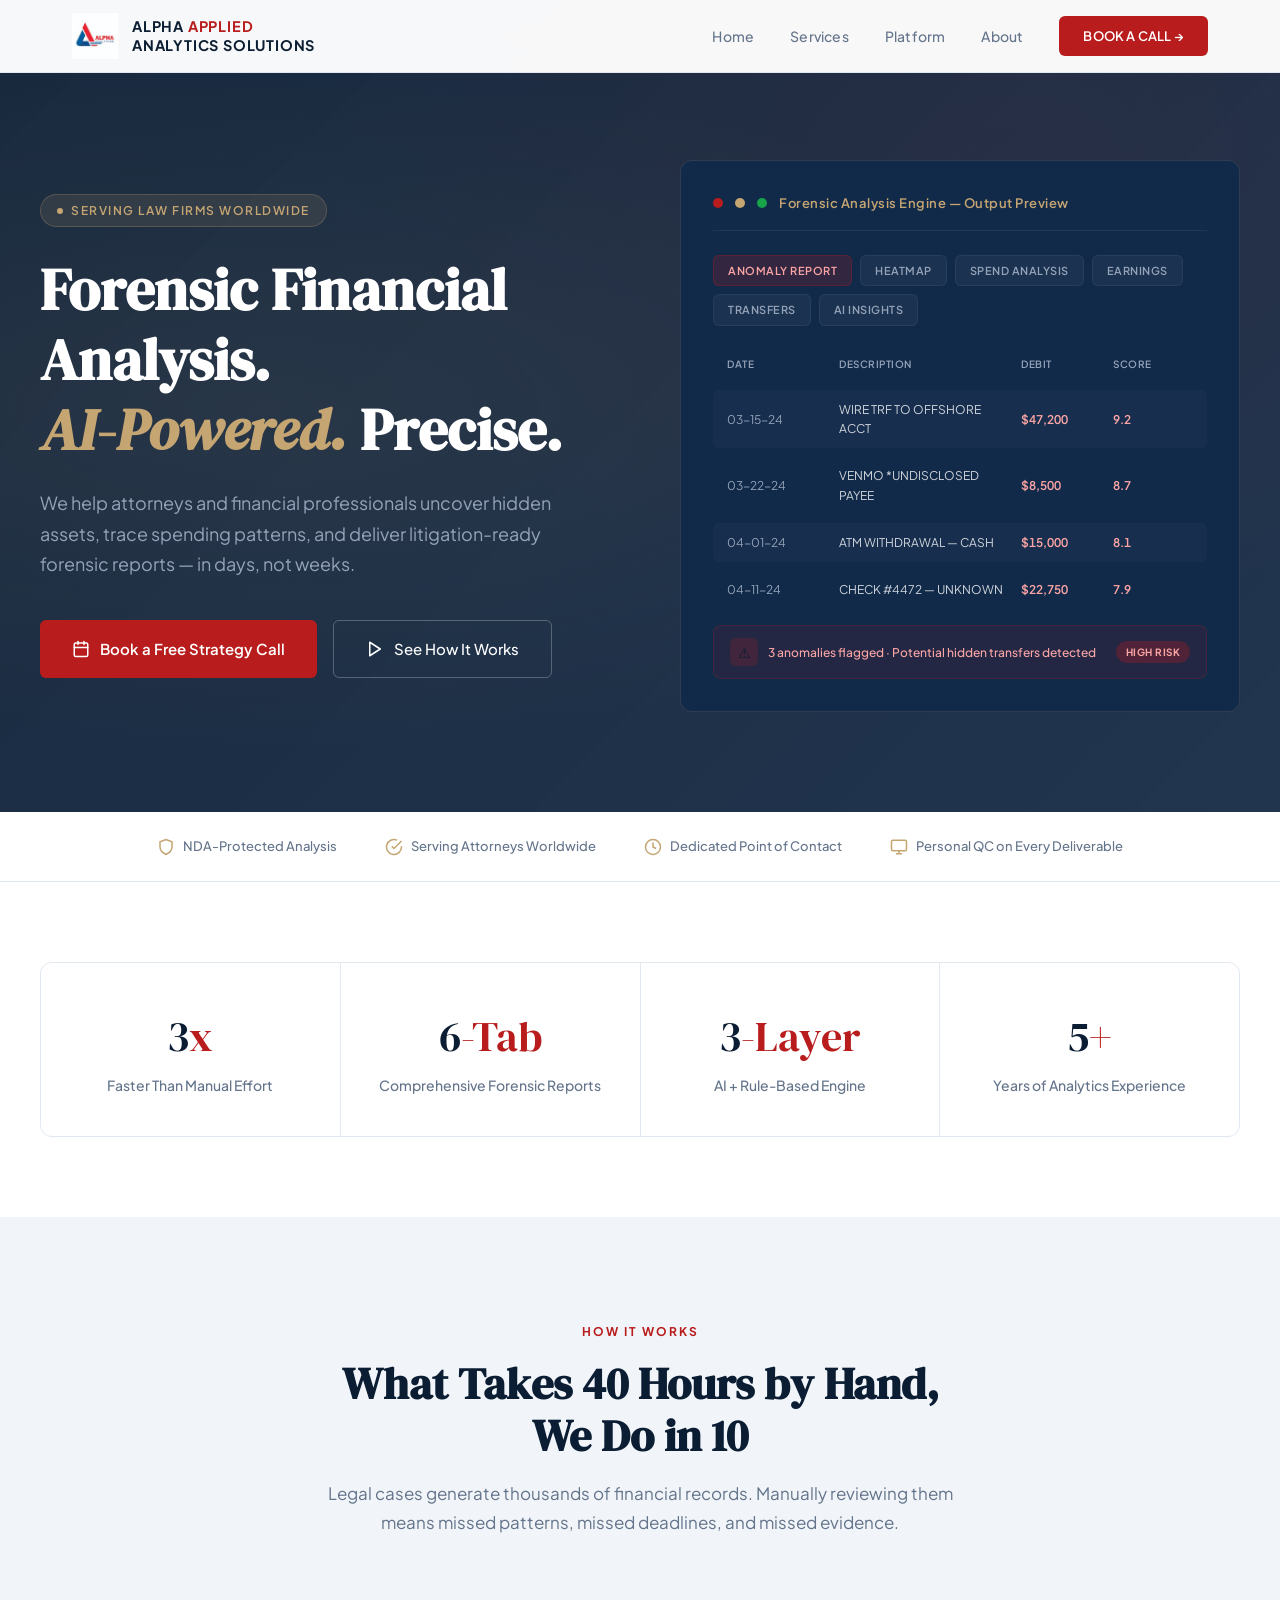
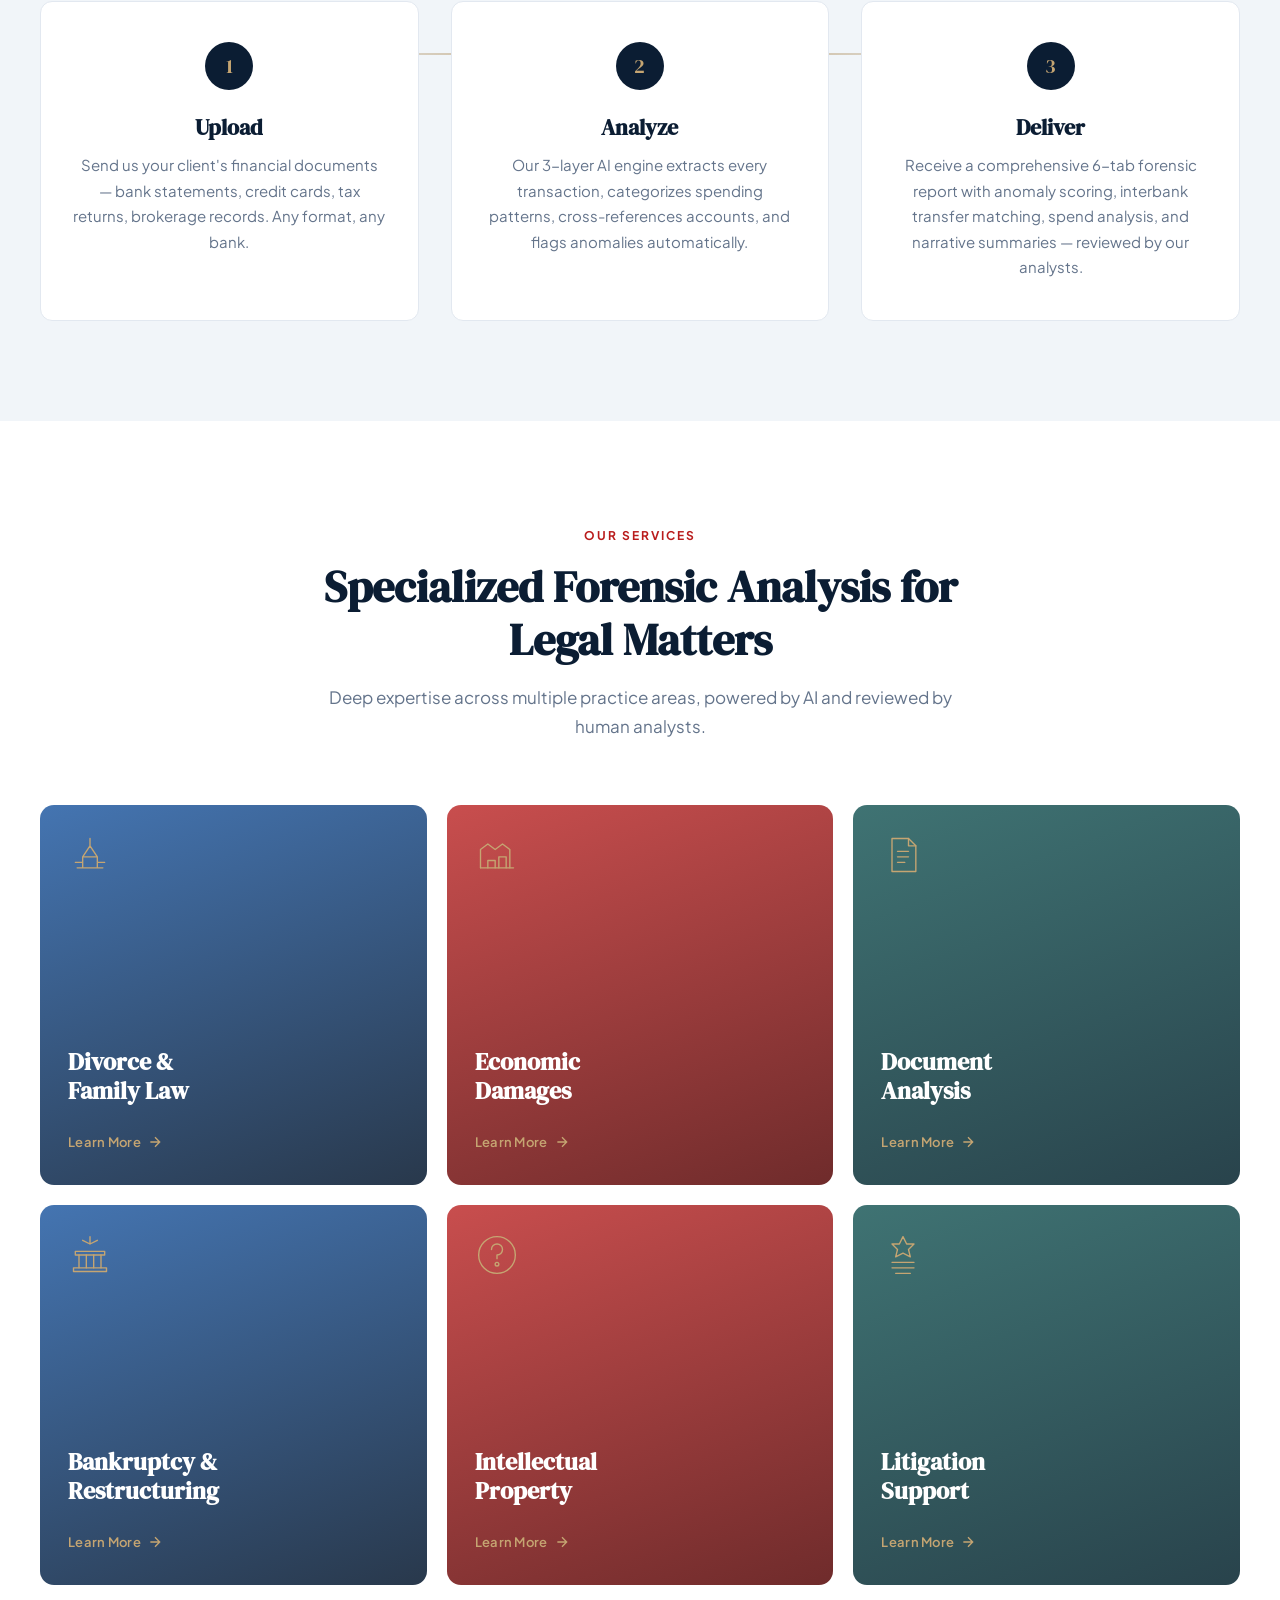
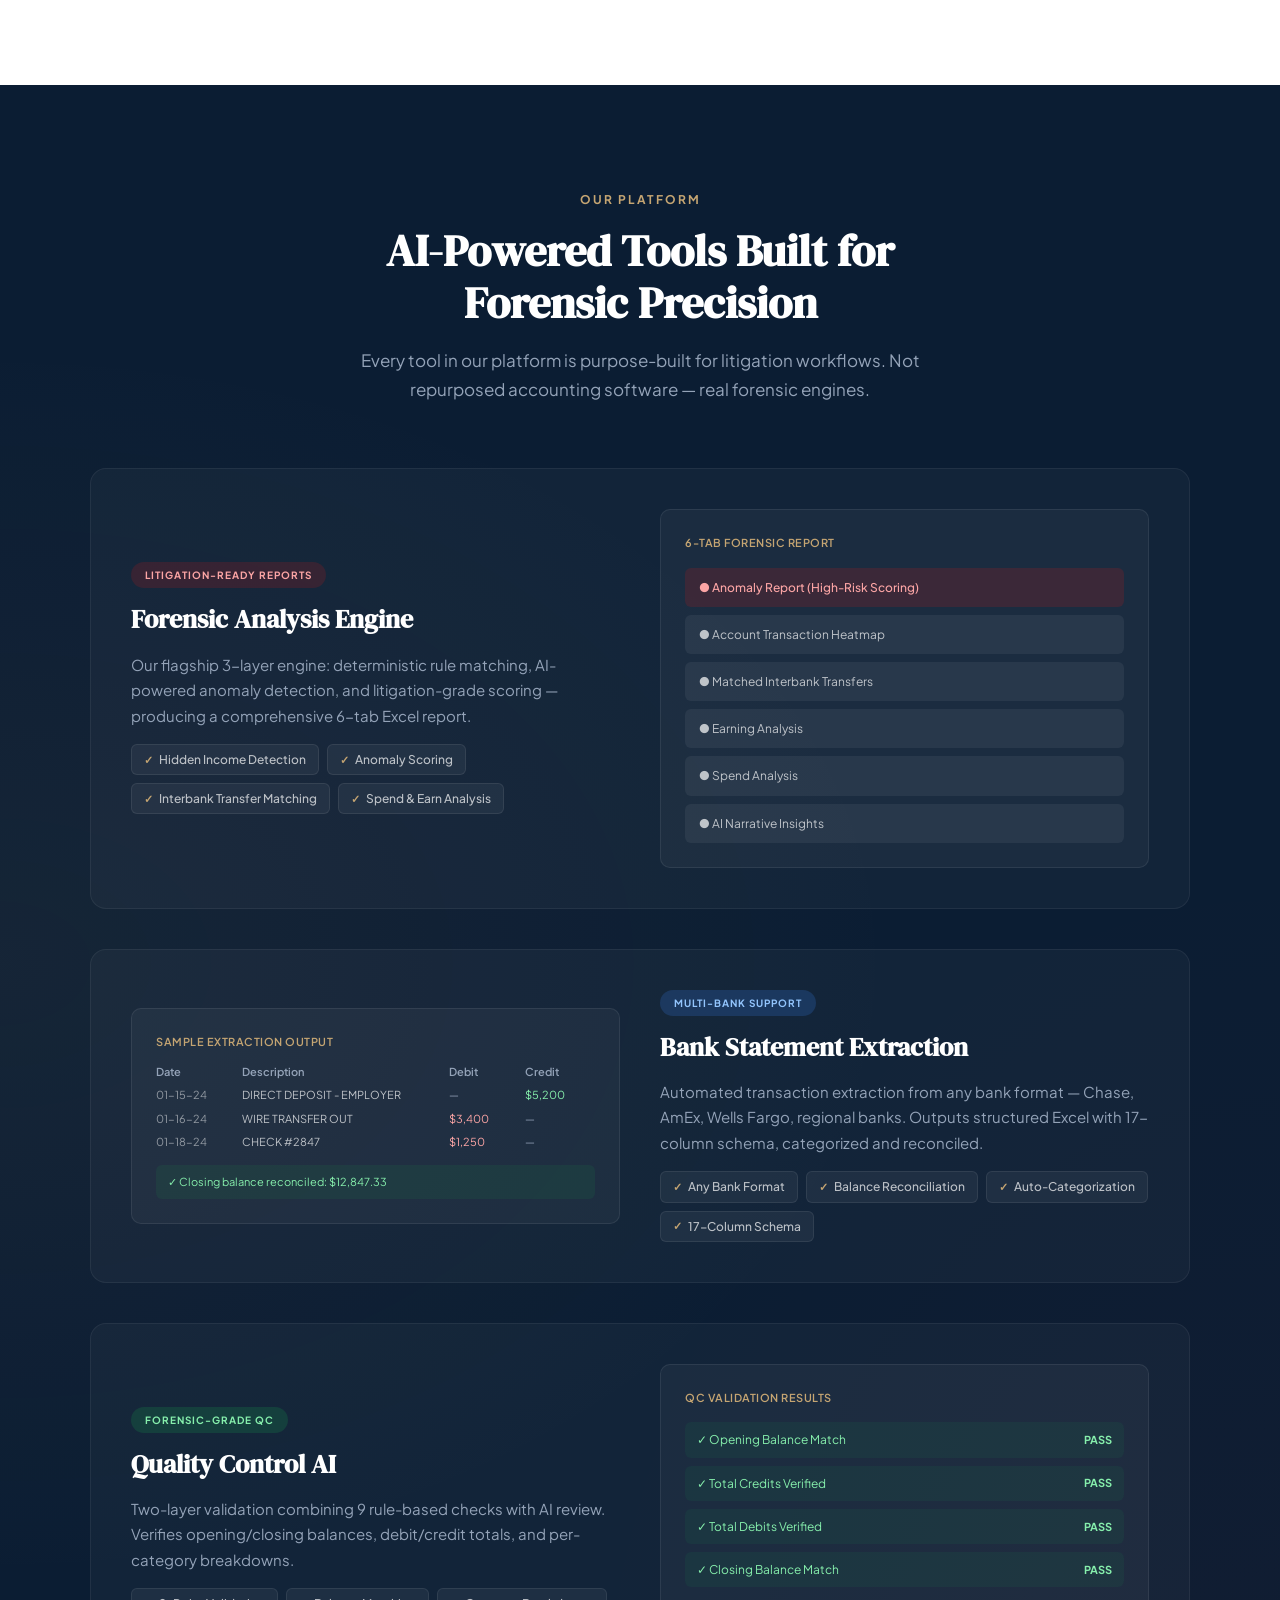
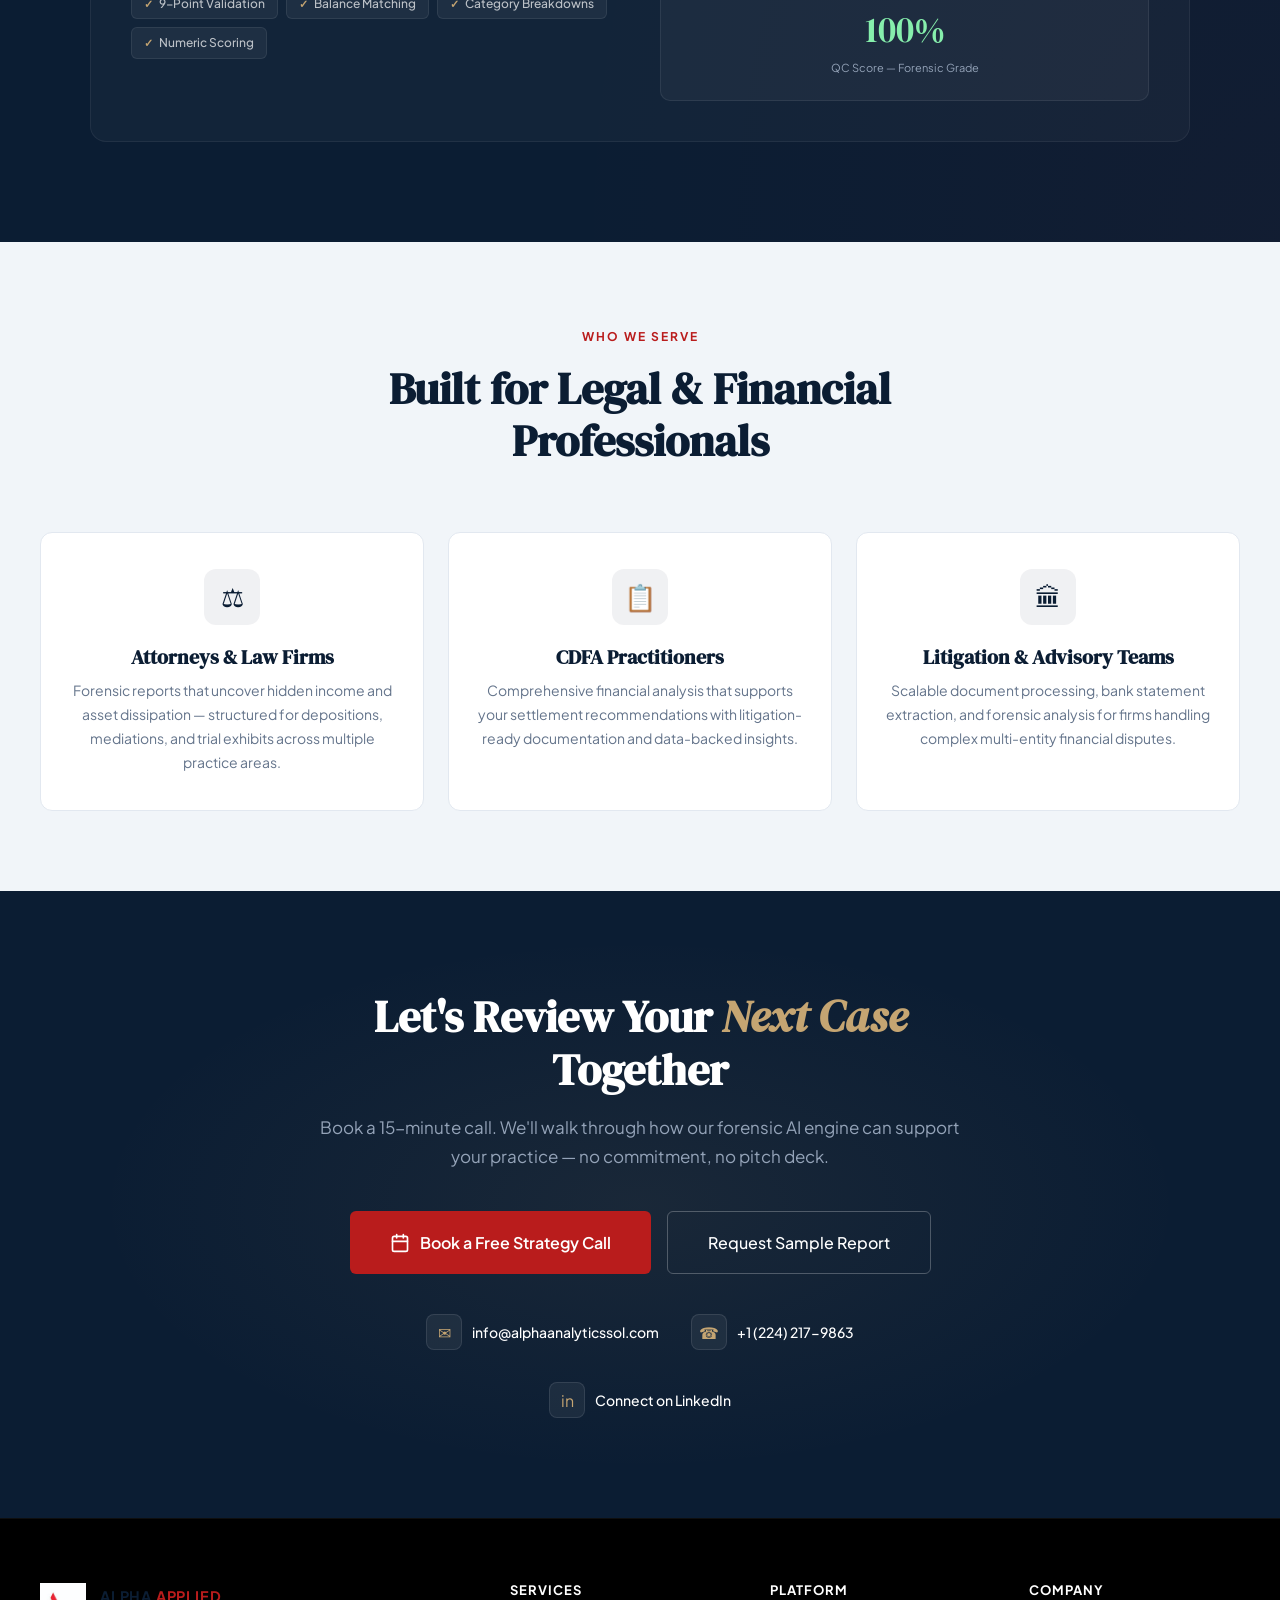
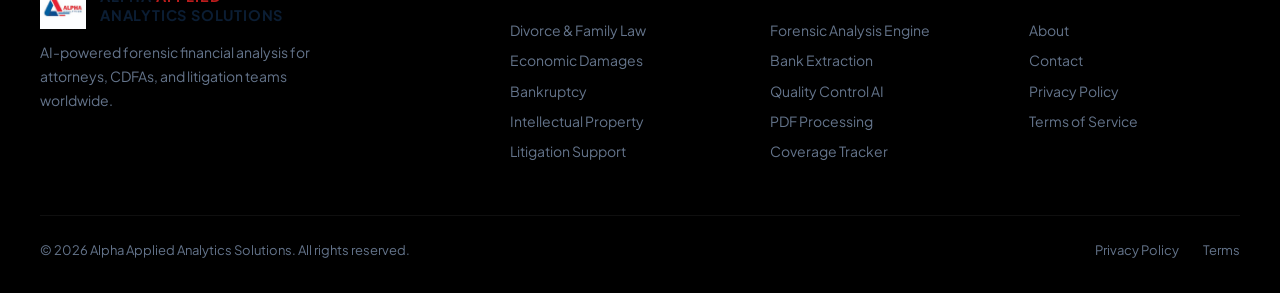
==== commit a781d7a7: "update project" ====
--- a/index.html
+++ b/index.html
@@ -10,20 +10,20 @@
 <link href="https://fonts.googleapis.com/css2?family=DM+Serif+Display:ital@0;1&family=Plus+Jakarta+Sans:wght@300;400;500;600;700&display=swap" rel="stylesheet">
 <style>
 :root {
-  --primary-blue: #1E40AF;
-  --primary-red: #DC2626;
-  --blue-light: #3B82F6;
-  --red-light: #EF4444;
+  --navy: #0B1D33;
+  --navy-deep: #091729;
+  --navy-light: #122A4A;
+  --navy-mid: #0F2440;
+  --crimson: #B91C1C;
+  --crimson-hover: #991B1B;
   --gold: #C5A572;
-  --text-primary: #1F2937;
-  --text-secondary: #6B7280;
-  --bg-white: #FFFFFF;
-  --bg-light: #F9FAFB;
-  --bg-cream: #FEFDFB;
-  --border-light: #E5E7EB;
-  --shadow-sm: 0 1px 3px rgba(0,0,0,0.05);
-  --shadow-md: 0 4px 20px rgba(0,0,0,0.06);
-  --shadow-lg: 0 10px 40px rgba(0,0,0,0.08);
+  --gold-light: #D4B88C;
+  --slate: #64748B;
+  --slate-light: #94A3B8;
+  --off-white: #F8F9FA;
+  --white: #FFFFFF;
+  --border: #E2E8F0;
+  --bg-subtle: #F1F5F9;
 }
 
 * { margin: 0; padding: 0; box-sizing: border-box; }
@@ -31,16 +31,15 @@
 
 body {
   font-family: 'Plus Jakarta Sans', sans-serif;
-  color: var(--text-primary);
-  line-height: 1.7;
-  background: var(--bg-white);
+  color: var(--navy);
+  line-height: 1.6;
+  overflow-x: hidden;
   -webkit-font-smoothing: antialiased;
 }
 
 h1, h2, h3, h4 {
   font-family: 'DM Serif Display', serif;
   line-height: 1.2;
-  color: var(--text-primary);
 }
 
 /* ===== NAVBAR ===== */
@@ -50,21 +49,18 @@
   left: 0;
   right: 0;
   z-index: 100;
-  background: rgba(255,255,255,0.98);
-  backdrop-filter: blur(16px);
-  border-bottom: 1px solid var(--border-light);
-  transition: all 0.3s;
-}
-.navbar.scrolled { 
-  box-shadow: var(--shadow-sm);
-  background: rgba(255,255,255,0.95);
-}
+  background: rgba(255,255,255,0.97);
+  backdrop-filter: blur(12px);
+  border-bottom: 1px solid var(--border);
+  transition: box-shadow 0.3s;
+}
+.navbar.scrolled { box-shadow: 0 2px 24px rgba(11,29,51,0.08); }
 
 .nav-inner {
-  max-width: 1280px;
+  max-width: 1200px;
   margin: 0 auto;
-  padding: 0 48px;
-  height: 80px;
+  padding: 0 32px;
+  height: 72px;
   display: flex;
   align-items: center;
   justify-content: space-between;
@@ -73,59 +69,58 @@
 .nav-logo {
   display: flex;
   align-items: center;
-  gap: 16px;
+  gap: 14px;
   text-decoration: none;
 }
 .nav-logo img {
-  width: 48px;
-  height: 48px;
+  width: 46px;
+  height: 46px;
   object-fit: contain;
 }
 .nav-logo-text {
   font-family: 'Plus Jakarta Sans', sans-serif;
   font-weight: 700;
-  font-size: 13px;
-  letter-spacing: 0.5px;
-  color: var(--text-primary);
+  font-size: 14.5px;
+  letter-spacing: 0.8px;
+  color: var(--navy);
   text-transform: uppercase;
-  line-height: 1.4;
-}
-.nav-logo-text .accent { color: var(--primary-red); }
+  line-height: 1.3;
+}
+.nav-logo-text .accent { color: var(--crimson); }
 
 .nav-links {
   display: flex;
   align-items: center;
-  gap: 48px;
+  gap: 36px;
   list-style: none;
 }
 .nav-links a {
   text-decoration: none;
-  font-size: 15px;
+  font-size: 14px;
   font-weight: 500;
-  color: var(--text-secondary);
+  color: var(--slate);
   transition: color 0.2s;
-  letter-spacing: -0.01em;
-}
-.nav-links a:hover { color: var(--text-primary); }
+  letter-spacing: 0.2px;
+}
+.nav-links a:hover { color: var(--navy); }
 
 .nav-cta {
   display: inline-flex;
   align-items: center;
   gap: 8px;
-  padding: 12px 28px;
-  background: var(--primary-red);
+  padding: 10px 24px;
+  background: var(--crimson);
   color: white !important;
-  border-radius: 8px;
+  border-radius: 6px;
   font-weight: 600 !important;
-  font-size: 14px !important;
-  letter-spacing: 0;
-  transition: all 0.2s;
-  box-shadow: 0 2px 8px rgba(220,38,38,0.2);
+  font-size: 13px !important;
+  text-transform: uppercase;
+  letter-spacing: 0.8px;
+  transition: background 0.2s, transform 0.2s;
 }
 .nav-cta:hover {
-  background: var(--red-light);
+  background: var(--crimson-hover) !important;
   transform: translateY(-1px);
-  box-shadow: 0 4px 12px rgba(220,38,38,0.25);
 }
 
 .mobile-toggle {
@@ -137,81 +132,84 @@
   height: 32px;
   flex-direction: column;
   justify-content: center;
+  align-items: center;
   gap: 5px;
 }
 .mobile-toggle span {
-  width: 24px;
+  display: block;
+  width: 22px;
   height: 2px;
-  background: var(--text-primary);
+  background: var(--navy);
   border-radius: 2px;
   transition: 0.3s;
 }
 
-/* ===== HERO SECTION (PREMIUM WITH VISIBLE IMAGE) ===== */
+/* ===== HERO ===== */
 .hero {
-  padding: 180px 48px 120px;
+  padding: 160px 32px 100px;
+  background: 
+    linear-gradient(135deg, rgba(11,29,51,0.95) 0%, rgba(15,36,64,0.92) 100%),
+    url('https://images.unsplash.com/photo-1454165804606-c3d57bc86b40?w=1920&q=85') center/cover;
   position: relative;
   overflow: hidden;
-  min-height: 720px;
-  display: flex;
-  align-items: center;
-  background: linear-gradient(135deg, rgba(30,64,175,0.92) 0%, rgba(17,24,39,0.88) 100%),
-              url('https://images.unsplash.com/photo-1450101499163-c8848c66ca85?w=1920&q=85') center/cover;
-  background-attachment: fixed;
-}
-
+}
 .hero::before {
   content: '';
   position: absolute;
   inset: 0;
-  background: radial-gradient(ellipse at 30% 50%, rgba(197,165,114,0.12) 0%, transparent 60%);
-  z-index: 1;
+  background:
+    radial-gradient(ellipse at 20% 50%, rgba(197,165,114,0.08) 0%, transparent 60%),
+    radial-gradient(ellipse at 80% 20%, rgba(185,28,28,0.06) 0%, transparent 50%);
+}
+.hero::after {
+  content: '';
+  position: absolute;
+  top: 0; right: 0;
+  width: 50%; height: 100%;
+  background: url("data:image/svg+xml,%3Csvg width='60' height='60' viewBox='0 0 60 60' xmlns='http://www.w3.org/2000/svg'%3E%3Cg fill='none'%3E%3Cg fill='%23C5A572' fill-opacity='0.03'%3E%3Ccircle cx='30' cy='30' r='1'/%3E%3C/g%3E%3C/g%3E%3C/svg%3E");
+  opacity: 0.5;
 }
 
 .hero-inner {
-  max-width: 1280px;
+  max-width: 1200px;
   margin: 0 auto;
   position: relative;
-  z-index: 2;
-  width: 100%;
-}
-
-.hero-content {
-  max-width: 720px;
+  z-index: 1;
+  display: grid;
+  grid-template-columns: 1fr 1fr;
+  gap: 80px;
+  align-items: center;
 }
 
 .hero-badge {
   display: inline-flex;
   align-items: center;
-  gap: 10px;
-  padding: 8px 20px;
-  background: rgba(255,255,255,0.12);
-  backdrop-filter: blur(12px);
-  border: 1px solid rgba(255,255,255,0.2);
+  gap: 8px;
+  padding: 6px 16px;
+  background: rgba(197,165,114,0.12);
+  border: 1px solid rgba(197,165,114,0.25);
   border-radius: 100px;
-  font-size: 13px;
+  font-size: 12px;
   font-weight: 600;
-  color: white;
+  color: var(--gold);
   text-transform: uppercase;
-  letter-spacing: 1.2px;
-  margin-bottom: 32px;
+  letter-spacing: 1.5px;
+  margin-bottom: 28px;
+  animation: fadeInUp 0.6s ease both;
 }
 .hero-badge::before {
   content: '';
-  width: 8px;
-  height: 8px;
+  width: 6px; height: 6px;
   background: var(--gold);
   border-radius: 50%;
   animation: pulse 2s infinite;
 }
 
 .hero h1 {
-  font-size: clamp(48px, 6vw, 72px);
+  font-size: clamp(40px, 5vw, 58px);
   color: white;
-  margin-bottom: 32px;
-  line-height: 1.1;
-  letter-spacing: -0.02em;
-  text-shadow: 0 4px 24px rgba(0,0,0,0.15);
+  margin-bottom: 24px;
+  animation: fadeInUp 0.6s ease 0.1s both;
 }
 .hero h1 em {
   font-style: italic;
@@ -219,372 +217,351 @@
 }
 
 .hero-sub {
-  font-size: 20px;
-  color: rgba(255,255,255,0.9);
-  line-height: 1.75;
-  margin-bottom: 48px;
-  max-width: 600px;
-  text-shadow: 0 2px 12px rgba(0,0,0,0.1);
-  font-weight: 400;
+  font-size: 18px;
+  color: var(--slate-light);
+  line-height: 1.7;
+  margin-bottom: 40px;
+  max-width: 520px;
+  animation: fadeInUp 0.6s ease 0.2s both;
 }
 
 .hero-ctas {
   display: flex;
   gap: 16px;
   flex-wrap: wrap;
+  animation: fadeInUp 0.6s ease 0.3s both;
 }
 
 .btn-primary {
   display: inline-flex;
   align-items: center;
   gap: 10px;
-  padding: 18px 36px;
-  background: white;
-  color: var(--primary-blue);
+  padding: 16px 32px;
+  background: var(--crimson);
+  color: white;
   border: none;
-  border-radius: 10px;
+  border-radius: 6px;
   font-family: 'Plus Jakarta Sans', sans-serif;
-  font-size: 16px;
+  font-size: 15px;
   font-weight: 600;
   cursor: pointer;
   transition: all 0.2s;
   text-decoration: none;
-  box-shadow: 0 8px 24px rgba(0,0,0,0.15);
 }
 .btn-primary:hover {
+  background: var(--crimson-hover);
   transform: translateY(-2px);
-  box-shadow: 0 12px 32px rgba(0,0,0,0.2);
+  box-shadow: 0 8px 24px rgba(185,28,28,0.3);
 }
 
 .btn-secondary {
   display: inline-flex;
   align-items: center;
   gap: 10px;
-  padding: 18px 36px;
+  padding: 16px 32px;
   background: transparent;
   color: white;
-  border: 2px solid rgba(255,255,255,0.35);
-  border-radius: 10px;
+  border: 1px solid rgba(255,255,255,0.25);
+  border-radius: 6px;
   font-family: 'Plus Jakarta Sans', sans-serif;
-  font-size: 16px;
+  font-size: 15px;
   font-weight: 500;
   cursor: pointer;
   transition: all 0.2s;
   text-decoration: none;
-  backdrop-filter: blur(8px);
 }
 .btn-secondary:hover {
-  border-color: white;
-  background: rgba(255,255,255,0.1);
-}
-
-/* ===== PLATFORM PREVIEW (TABLE MOVED HERE) ===== */
-.platform-preview {
-  padding: 100px 48px;
-  background: var(--bg-white);
-}
-
-.preview-inner {
-  max-width: 1280px;
-  margin: 0 auto;
-}
-
-.section-header {
-  text-align: center;
-  max-width: 720px;
-  margin: 0 auto 80px;
-}
-.section-label {
-  display: inline-block;
+  border-color: rgba(255,255,255,0.5);
+  background: rgba(255,255,255,0.05);
+}
+
+/* Hero Visual Card */
+.hero-visual {
+  position: relative;
+  animation: fadeInUp 0.8s ease 0.4s both;
+}
+.hero-card {
+  background: var(--navy-light);
+  border: 1px solid rgba(197,165,114,0.15);
+  border-radius: 12px;
+  padding: 32px;
+}
+.hero-card-header {
+  display: flex;
+  align-items: center;
+  gap: 12px;
+  margin-bottom: 24px;
+  padding-bottom: 16px;
+  border-bottom: 1px solid rgba(255,255,255,0.06);
+}
+.hero-card-dot { width: 10px; height: 10px; border-radius: 50%; }
+.hero-card-title {
+  font-family: 'Plus Jakarta Sans', sans-serif;
   font-size: 13px;
-  font-weight: 700;
-  color: var(--primary-red);
-  text-transform: uppercase;
-  letter-spacing: 1.5px;
-  margin-bottom: 16px;
-}
-.section-header h2 {
-  font-size: clamp(36px, 4.5vw, 52px);
-  color: var(--text-primary);
-  margin-bottom: 20px;
-  letter-spacing: -0.02em;
-}
-.section-header p {
-  font-size: 18px;
-  color: var(--text-secondary);
-  line-height: 1.75;
-}
-
-.preview-card {
-  background: white;
-  border: 1px solid var(--border-light);
-  border-radius: 20px;
-  padding: 48px;
-  box-shadow: var(--shadow-lg);
-  max-width: 900px;
-  margin: 0 auto;
-}
-
-.preview-card-header {
-  display: flex;
-  align-items: center;
-  gap: 14px;
-  margin-bottom: 32px;
-  padding-bottom: 24px;
-  border-bottom: 1px solid var(--border-light);
-}
-.preview-card-dot { width: 12px; height: 12px; border-radius: 50%; }
-.preview-card-title {
-  font-size: 14px;
   font-weight: 600;
   color: var(--gold);
-  letter-spacing: 0.3px;
-}
-
-.preview-tabs {
-  display: flex;
-  gap: 10px;
-  margin-bottom: 28px;
+  letter-spacing: 0.5px;
+}
+
+.hero-tabs {
+  display: flex;
+  gap: 8px;
+  margin-bottom: 20px;
   flex-wrap: wrap;
 }
-.preview-tab {
-  padding: 8px 18px;
-  border-radius: 8px;
-  font-size: 12px;
+.hero-tab {
+  padding: 6px 14px;
+  border-radius: 6px;
+  font-size: 11px;
   font-weight: 600;
   text-transform: uppercase;
   letter-spacing: 0.5px;
-  transition: all 0.2s;
-}
-.preview-tab.active {
-  background: var(--primary-red);
-  color: white;
-}
-.preview-tab.inactive {
-  background: var(--bg-light);
-  color: var(--text-secondary);
-  border: 1px solid var(--border-light);
-}
-
-.preview-data-rows { 
-  display: flex; 
-  flex-direction: column; 
-  gap: 4px; 
-}
-.preview-data-row {
+}
+.hero-tab.active {
+  background: rgba(185,28,28,0.2);
+  color: #FCA5A5;
+  border: 1px solid rgba(185,28,28,0.3);
+}
+.hero-tab.inactive {
+  background: rgba(255,255,255,0.04);
+  color: var(--slate-light);
+  border: 1px solid rgba(255,255,255,0.06);
+}
+
+.hero-data-rows { display: flex; flex-direction: column; gap: 8px; }
+.hero-data-row {
   display: grid;
-  grid-template-columns: 110px 1fr 90px 90px;
-  gap: 16px;
-  padding: 14px 16px;
-  border-radius: 8px;
-  font-size: 13px;
-  align-items: center;
-}
-.preview-data-row.header {
-  color: var(--text-secondary);
-  font-weight: 700;
+  grid-template-columns: 100px 1fr 80px 80px;
+  gap: 12px;
+  padding: 10px 14px;
+  border-radius: 6px;
+  font-size: 12px;
+  align-items: center;
+}
+.hero-data-row.header {
+  color: var(--slate-light);
+  font-weight: 600;
   text-transform: uppercase;
   letter-spacing: 0.5px;
-  font-size: 11px;
-  background: var(--bg-light);
-}
-.preview-data-row.even { background: var(--bg-light); }
-.preview-data-row .date { color: var(--text-secondary); }
-.preview-data-row .desc { color: var(--text-primary); font-weight: 500; }
-.preview-data-row .amount { color: var(--primary-red); font-weight: 700; }
-.preview-data-row .amount.credit { color: #10B981; }
-
-.preview-anomaly {
-  margin-top: 24px;
-  padding: 16px 20px;
-  background: #FEF2F2;
-  border: 1px solid #FEE2E2;
-  border-radius: 10px;
-  display: flex;
-  align-items: center;
-  gap: 12px;
-}
-.preview-anomaly-icon {
-  width: 32px;
-  height: 32px;
-  background: var(--primary-red);
-  color: white;
+  font-size: 10px;
+}
+.hero-data-row.even { background: rgba(255,255,255,0.02); }
+.hero-data-row .date { color: var(--slate-light); }
+.hero-data-row .desc { color: rgba(255,255,255,0.8); }
+.hero-data-row .amount { color: #FCA5A5; font-weight: 600; font-variant-numeric: tabular-nums; }
+.hero-data-row .amount.credit { color: #86EFAC; }
+
+.hero-anomaly {
+  margin-top: 16px;
+  padding: 12px 16px;
+  background: rgba(185,28,28,0.1);
+  border: 1px solid rgba(185,28,28,0.2);
   border-radius: 8px;
   display: flex;
   align-items: center;
+  gap: 10px;
+}
+.hero-anomaly-icon {
+  width: 28px; height: 28px;
+  background: rgba(185,28,28,0.2);
+  border-radius: 6px;
+  display: flex;
+  align-items: center;
   justify-content: center;
-  font-size: 16px;
+  font-size: 14px;
   flex-shrink: 0;
 }
-.preview-anomaly-text { 
-  font-size: 13px; 
-  color: var(--text-primary); 
-  font-weight: 500; 
-}
-.preview-anomaly-tag {
+.hero-anomaly-text { font-size: 12px; color: #FCA5A5; font-weight: 500; }
+.hero-anomaly-tag {
   margin-left: auto;
-  padding: 4px 12px;
-  background: var(--primary-red);
+  padding: 3px 10px;
+  background: rgba(185,28,28,0.3);
   border-radius: 100px;
-  font-size: 11px;
+  font-size: 10px;
   font-weight: 700;
-  color: white;
+  color: #FCA5A5;
   text-transform: uppercase;
   letter-spacing: 0.5px;
+  white-space: nowrap;
 }
 
 /* ===== TRUST BAR ===== */
 .trust-bar {
-  background: var(--bg-cream);
-  border-bottom: 1px solid var(--border-light);
-  padding: 32px 48px;
+  background: white;
+  border-bottom: 1px solid var(--border);
+  padding: 24px 32px;
 }
 .trust-bar-inner {
-  max-width: 1280px;
+  max-width: 1200px;
   margin: 0 auto;
   display: flex;
   align-items: center;
   justify-content: center;
-  gap: 64px;
+  gap: 48px;
   flex-wrap: wrap;
 }
 .trust-item {
   display: flex;
   align-items: center;
-  gap: 10px;
-  font-size: 14px;
-  color: var(--text-secondary);
+  gap: 8px;
+  font-size: 13px;
+  color: var(--slate);
   font-weight: 500;
 }
-.trust-item svg { width: 20px; height: 20px; color: var(--primary-blue); }
+.trust-item svg { width: 18px; height: 18px; color: var(--gold); }
 
 /* ===== STATS ===== */
-.stats { padding: 100px 48px; background: var(--bg-white); }
+.stats { padding: 80px 32px; background: white; }
 .stats-inner {
-  max-width: 1280px;
+  max-width: 1200px;
   margin: 0 auto;
   display: grid;
   grid-template-columns: repeat(4, 1fr);
-  gap: 2px;
-  background: var(--border-light);
-  border: 1px solid var(--border-light);
-  border-radius: 16px;
+  gap: 1px;
+  background: var(--border);
+  border: 1px solid var(--border);
+  border-radius: 12px;
   overflow: hidden;
 }
-.stat-item { 
-  background: white; 
-  padding: 56px 40px; 
-  text-align: center; 
-}
+.stat-item { background: white; padding: 40px 32px; text-align: center; }
 .stat-number {
   font-family: 'DM Serif Display', serif;
-  font-size: 56px;
-  color: var(--primary-blue);
-  margin-bottom: 8px;
-  letter-spacing: -0.02em;
-}
-.stat-number span { color: var(--primary-red); }
-.stat-label { 
-  font-size: 15px; 
-  color: var(--text-secondary); 
-  font-weight: 500; 
-}
+  font-size: 42px;
+  color: var(--navy);
+  margin-bottom: 4px;
+}
+.stat-number span { color: var(--crimson); }
+.stat-label { font-size: 14px; color: var(--slate); font-weight: 500; }
 
 /* ===== HOW IT WORKS ===== */
-.how-it-works { padding: 120px 48px; background: var(--bg-light); }
+.how-it-works { padding: 100px 32px; background: var(--bg-subtle); }
+
+.section-header {
+  text-align: center;
+  max-width: 640px;
+  margin: 0 auto 64px;
+}
+.section-label {
+  display: inline-block;
+  font-size: 12px;
+  font-weight: 700;
+  color: var(--crimson);
+  text-transform: uppercase;
+  letter-spacing: 2px;
+  margin-bottom: 16px;
+}
+.section-header h2 {
+  font-size: clamp(32px, 4vw, 44px);
+  color: var(--navy);
+  margin-bottom: 16px;
+}
+.section-header p {
+  font-size: 17px;
+  color: var(--slate);
+  line-height: 1.7;
+}
 
 .steps-grid {
-  max-width: 1280px;
+  max-width: 1200px;
   margin: 0 auto;
   display: grid;
   grid-template-columns: repeat(3, 1fr);
-  gap: 40px;
+  gap: 32px;
+  position: relative;
+}
+.steps-grid::before {
+  content: '';
+  position: absolute;
+  top: 52px;
+  left: 20%; right: 20%;
+  height: 2px;
+  background: linear-gradient(90deg, var(--border), var(--gold), var(--border));
+  z-index: 0;
 }
 .step-card {
   background: white;
-  border-radius: 16px;
-  padding: 48px 40px;
+  border-radius: 12px;
+  padding: 40px 32px;
   text-align: center;
-  border: 1px solid var(--border-light);
-  transition: all 0.3s;
+  position: relative;
+  z-index: 1;
+  border: 1px solid var(--border);
+  transition: transform 0.3s, box-shadow 0.3s;
 }
 .step-card:hover {
   transform: translateY(-4px);
-  box-shadow: var(--shadow-lg);
-  border-color: var(--primary-red);
+  box-shadow: 0 12px 40px rgba(11,29,51,0.08);
 }
 .step-number {
-  width: 56px;
-  height: 56px;
-  background: var(--primary-red);
+  width: 48px; height: 48px;
+  background: var(--navy);
   border-radius: 50%;
   display: flex;
   align-items: center;
   justify-content: center;
   font-family: 'DM Serif Display', serif;
-  font-size: 24px;
-  color: white;
-  margin: 0 auto 28px;
-}
-.step-card h3 { 
-  font-size: 24px; 
-  color: var(--text-primary); 
-  margin-bottom: 16px; 
-}
-.step-card p { 
-  font-size: 16px; 
-  color: var(--text-secondary); 
-  line-height: 1.75; 
-}
+  font-size: 20px;
+  color: var(--gold);
+  margin: 0 auto 24px;
+}
+.step-card h3 { font-size: 22px; color: var(--navy); margin-bottom: 12px; }
+.step-card p { font-size: 15px; color: var(--slate); line-height: 1.7; }
 
 /* ===== SERVICES ===== */
-.services { padding: 120px 48px; background: var(--bg-white); }
+.services { padding: 100px 32px; background: white; }
 .services-grid {
-  max-width: 1280px;
+  max-width: 1200px;
   margin: 0 auto;
   display: grid;
   grid-template-columns: repeat(3, 1fr);
-  gap: 28px;
+  gap: 20px;
 }
 
 .service-card {
   position: relative;
-  border-radius: 20px;
+  border-radius: 14px;
   overflow: hidden;
-  height: 420px;
+  height: 380px;
   cursor: pointer;
-  transition: all 0.4s;
-  border: 1px solid var(--border-light);
+  transition: transform 0.4s ease, box-shadow 0.4s ease;
 }
 .service-card:hover {
   transform: translateY(-6px);
-  box-shadow: var(--shadow-lg);
-}
-
+  box-shadow: 0 20px 50px rgba(11,29,51,0.2);
+}
+
+/* Background image layer */
 .service-card .card-bg {
   position: absolute;
   inset: 0;
   background-size: cover;
   background-position: center;
-  transition: transform 0.6s;
+  transition: transform 0.6s ease;
 }
 .service-card:hover .card-bg {
-  transform: scale(1.05);
-}
-
+  transform: scale(1.06);
+}
+
+/* Color overlay */
 .service-card .card-overlay {
   position: absolute;
   inset: 0;
-  z-index: 1;
-  transition: opacity 0.4s;
-}
-.service-card.red .card-overlay {
-  background: linear-gradient(160deg, rgba(220,38,38,0.85) 0%, rgba(185,28,28,0.92) 100%);
+  transition: opacity 0.4s ease;
 }
 .service-card.blue .card-overlay {
-  background: linear-gradient(160deg, rgba(30,64,175,0.85) 0%, rgba(17,24,39,0.92) 100%);
-}
-
+  background: linear-gradient(160deg, rgba(27,86,160,0.82) 0%, rgba(11,29,51,0.88) 100%);
+}
+.service-card.crimson .card-overlay {
+  background: linear-gradient(160deg, rgba(185,28,28,0.78) 0%, rgba(91,14,14,0.88) 100%);
+}
+.service-card.teal .card-overlay {
+  background: linear-gradient(160deg, rgba(15,80,80,0.80) 0%, rgba(11,41,51,0.88) 100%);
+}
+.service-card:hover .card-overlay {
+  opacity: 0.92;
+}
+
+/* Content layer */
 .service-card .card-content {
   position: relative;
   z-index: 2;
@@ -592,60 +569,71 @@
   display: flex;
   flex-direction: column;
   justify-content: flex-end;
-  padding: 40px 32px;
+  padding: 32px 28px;
 }
 
 .service-card .card-icon {
   position: absolute;
-  top: 32px;
-  left: 32px;
+  top: 28px;
+  left: 28px;
   z-index: 2;
 }
 .service-card .card-icon svg {
-  width: 48px;
-  height: 48px;
+  width: 44px;
+  height: 44px;
   stroke: var(--gold);
   fill: none;
   stroke-width: 1.5;
+  stroke-linecap: round;
+  stroke-linejoin: round;
 }
 
 .service-card h3 {
-  font-size: 28px;
+  font-size: 24px;
   color: white;
-  margin-bottom: 12px;
-  letter-spacing: -0.01em;
+  margin-bottom: 10px;
 }
 .service-card p {
-  font-size: 15px;
-  color: rgba(255,255,255,0.88);
-  line-height: 1.7;
-  margin-bottom: 20px;
+  font-size: 13.5px;
+  color: rgba(255,255,255,0.78);
+  line-height: 1.65;
+  margin-bottom: 16px;
   max-height: 0;
   overflow: hidden;
   opacity: 0;
-  transition: all 0.4s;
+  transition: max-height 0.4s ease, opacity 0.3s ease;
 }
 .service-card:hover p {
-  max-height: 120px;
+  max-height: 100px;
   opacity: 1;
 }
 
 .service-card .learn-more {
   display: inline-flex;
   align-items: center;
-  gap: 8px;
-  font-size: 14px;
+  gap: 6px;
+  font-size: 13px;
   font-weight: 600;
   color: var(--gold);
   text-decoration: none;
+  letter-spacing: 0.3px;
   transition: gap 0.3s;
 }
-.service-card:hover .learn-more { gap: 12px; }
-
-/* ===== PLATFORM ===== */
+.service-card:hover .learn-more { gap: 10px; }
+.service-card .learn-more svg {
+  width: 16px;
+  height: 16px;
+  stroke: var(--gold);
+  fill: none;
+  stroke-width: 2;
+  transition: transform 0.3s;
+}
+.service-card:hover .learn-more svg { transform: translateX(2px); }
+
+/* ===== PLATFORM / TOOLS ===== */
 .platform {
-  padding: 120px 48px;
-  background: var(--primary-blue);
+  padding: 100px 32px;
+  background: var(--navy);
   position: relative;
   overflow: hidden;
 }
@@ -653,151 +641,116 @@
   content: '';
   position: absolute;
   inset: 0;
-  background: radial-gradient(ellipse at 0% 50%, rgba(197,165,114,0.08) 0%, transparent 50%);
+  background:
+    radial-gradient(ellipse at 0% 50%, rgba(197,165,114,0.06) 0%, transparent 50%),
+    radial-gradient(ellipse at 100% 100%, rgba(185,28,28,0.04) 0%, transparent 40%);
 }
 .platform .section-label { color: var(--gold); }
 .platform .section-header h2 { color: white; }
-.platform .section-header p { color: rgba(255,255,255,0.8); }
+.platform .section-header p { color: var(--slate-light); }
 
 .tool-showcase {
-  max-width: 1200px;
+  max-width: 1100px;
   margin: 0 auto;
   display: flex;
   flex-direction: column;
-  gap: 48px;
+  gap: 40px;
   position: relative;
   z-index: 1;
 }
 .tool-row {
   display: grid;
   grid-template-columns: 1fr 1fr;
-  gap: 56px;
-  align-items: center;
-  background: rgba(255,255,255,0.04);
-  border: 1px solid rgba(255,255,255,0.08);
-  border-radius: 24px;
-  padding: 56px;
-  transition: all 0.3s;
-}
-.tool-row:hover { 
-  border-color: rgba(197,165,114,0.25); 
-  background: rgba(255,255,255,0.06);
-}
+  gap: 40px;
+  align-items: center;
+  background: rgba(255,255,255,0.03);
+  border: 1px solid rgba(255,255,255,0.06);
+  border-radius: 16px;
+  padding: 40px;
+  transition: border-color 0.3s;
+}
+.tool-row:hover { border-color: rgba(197,165,114,0.2); }
 .tool-row.reverse { direction: rtl; }
 .tool-row.reverse > * { direction: ltr; }
 
-.tool-info { 
-  display: flex; 
-  flex-direction: column; 
-  gap: 20px; 
-}
+.tool-info { display: flex; flex-direction: column; gap: 16px; }
 .tool-badge {
   display: inline-flex;
   align-self: flex-start;
-  padding: 6px 16px;
+  padding: 5px 14px;
   border-radius: 100px;
-  font-size: 11px;
+  font-size: 10px;
   font-weight: 700;
   text-transform: uppercase;
   letter-spacing: 1px;
 }
-.tool-badge.red { background: rgba(220,38,38,0.25); color: #FCA5A5; }
-.tool-badge.blue { background: rgba(59,130,246,0.25); color: #93C5FD; }
-.tool-badge.green { background: rgba(16,185,129,0.25); color: #6EE7B7; }
-
-.tool-info h3 { 
-  font-size: 32px; 
-  color: white; 
-  letter-spacing: -0.01em; 
-}
-.tool-info p { 
-  font-size: 16px; 
-  color: rgba(255,255,255,0.75); 
-  line-height: 1.75; 
-}
-.tool-features { display: flex; flex-wrap: wrap; gap: 10px; }
+.tool-badge.red { background: rgba(185,28,28,0.2); color: #FCA5A5; }
+.tool-badge.blue { background: rgba(59,130,246,0.2); color: #93C5FD; }
+.tool-badge.green { background: rgba(22,163,74,0.2); color: #86EFAC; }
+.tool-badge.gold { background: rgba(197,165,114,0.2); color: var(--gold-light); }
+
+.tool-info h3 { font-size: 26px; color: white; }
+.tool-info p { font-size: 15px; color: var(--slate-light); line-height: 1.7; }
+.tool-features { display: flex; flex-wrap: wrap; gap: 8px; }
 .tool-feature {
   display: inline-flex;
   align-items: center;
-  gap: 8px;
-  padding: 8px 16px;
-  background: rgba(255,255,255,0.06);
-  border: 1px solid rgba(255,255,255,0.1);
-  border-radius: 8px;
-  font-size: 13px;
-  color: rgba(255,255,255,0.75);
+  gap: 6px;
+  padding: 5px 12px;
+  background: rgba(255,255,255,0.05);
+  border: 1px solid rgba(255,255,255,0.08);
+  border-radius: 6px;
+  font-size: 12px;
+  color: rgba(255,255,255,0.7);
   font-weight: 500;
 }
-.tool-feature::before { 
-  content: '✓'; 
-  color: var(--gold); 
-  font-weight: 700; 
-}
+.tool-feature::before { content: '✓'; color: var(--gold); font-size: 11px; font-weight: 700; }
 
 .tool-visual {
-  background: rgba(255,255,255,0.06);
-  border: 1px solid rgba(255,255,255,0.1);
-  border-radius: 16px;
-  padding: 32px;
-  min-height: 240px;
+  background: rgba(255,255,255,0.04);
+  border: 1px solid rgba(255,255,255,0.08);
+  border-radius: 10px;
+  padding: 24px;
+  min-height: 200px;
   display: flex;
   flex-direction: column;
   justify-content: center;
 }
 
 /* ===== WHO WE SERVE ===== */
-.audience { padding: 120px 48px; background: var(--bg-light); }
+.audience { padding: 80px 32px; background: var(--bg-subtle); }
+.audience-inner { max-width: 1200px; margin: 0 auto; text-align: center; }
 .audience-grid {
   display: grid;
   grid-template-columns: repeat(3, 1fr);
-  gap: 32px;
-  margin-top: 80px;
-  max-width: 1280px;
-  margin-left: auto;
-  margin-right: auto;
+  gap: 24px;
+  margin-top: 48px;
 }
 .audience-card {
   background: white;
-  border: 1px solid var(--border-light);
-  border-radius: 16px;
-  padding: 48px 40px;
+  border: 1px solid var(--border);
+  border-radius: 12px;
+  padding: 36px 28px;
   transition: all 0.3s;
 }
-.audience-card:hover {
-  transform: translateY(-4px);
-  box-shadow: var(--shadow-lg);
-  border-color: var(--primary-blue);
-}
+.audience-card:hover { transform: translateY(-4px); box-shadow: 0 12px 40px rgba(11,29,51,0.08); }
 .audience-card-icon {
-  width: 64px;
-  height: 64px;
-  background: rgba(30,64,175,0.08);
-  border-radius: 14px;
+  width: 56px; height: 56px;
+  background: rgba(11,29,51,0.06);
+  border-radius: 12px;
   display: flex;
   align-items: center;
   justify-content: center;
-  font-size: 28px;
-  margin: 0 auto 24px;
-}
-.audience-card h3 { 
-  font-size: 22px; 
-  color: var(--text-primary); 
-  margin-bottom: 12px; 
-  text-align: center;
-}
-.audience-card p { 
-  font-size: 15px; 
-  color: var(--text-secondary); 
-  line-height: 1.75; 
-  text-align: center;
-}
+  font-size: 26px;
+  margin: 0 auto 20px;
+}
+.audience-card h3 { font-size: 20px; color: var(--navy); margin-bottom: 10px; }
+.audience-card p { font-size: 14px; color: var(--slate); line-height: 1.7; }
 
 /* ===== CTA ===== */
 .cta-section {
-  padding: 120px 48px;
-  background: 
-    linear-gradient(135deg, rgba(220,38,38,0.93) 0%, rgba(185,28,28,0.90) 100%),
-    url('https://images.unsplash.com/photo-1589829545856-d10d557cf95f?w=1920&q=85') center/cover;
+  padding: 100px 32px;
+  background: var(--navy);
   text-align: center;
   position: relative;
   overflow: hidden;
@@ -806,221 +759,187 @@
   content: '';
   position: absolute;
   inset: 0;
-  background: radial-gradient(ellipse at 50% 50%, rgba(197,165,114,0.15) 0%, transparent 60%);
-}
-.cta-inner { 
-  max-width: 800px; 
-  margin: 0 auto; 
-  position: relative; 
-  z-index: 1; 
-}
+  background: radial-gradient(ellipse at 50% 50%, rgba(197,165,114,0.08) 0%, transparent 60%);
+}
+.cta-inner { max-width: 640px; margin: 0 auto; position: relative; z-index: 1; }
 .cta-section h2 {
-  font-size: clamp(40px, 5vw, 56px);
+  font-size: clamp(32px, 4vw, 44px);
   color: white;
-  margin-bottom: 24px;
-  letter-spacing: -0.02em;
-  text-shadow: 0 4px 24px rgba(0,0,0,0.15);
-}
-.cta-section h2 em { 
-  font-style: italic; 
-  color: var(--gold); 
-}
+  margin-bottom: 16px;
+}
+.cta-section h2 em { font-style: italic; color: var(--gold); }
 .cta-sub {
-  font-size: 20px;
-  color: rgba(255,255,255,0.92);
-  line-height: 1.75;
-  margin-bottom: 48px;
-  text-shadow: 0 2px 12px rgba(0,0,0,0.1);
-}
-.cta-buttons { 
-  display: flex; 
-  gap: 16px; 
-  justify-content: center; 
-  flex-wrap: wrap; 
-  margin-bottom: 56px; 
-}
-
-.cta-contact-row { 
-  display: flex; 
-  justify-content: center; 
-  gap: 48px; 
-  flex-wrap: wrap; 
-}
+  font-size: 17px;
+  color: var(--slate-light);
+  line-height: 1.7;
+  margin-bottom: 40px;
+}
+.cta-buttons { display: flex; gap: 16px; justify-content: center; flex-wrap: wrap; margin-bottom: 40px; }
+
+.cta-contact-row { display: flex; justify-content: center; gap: 32px; flex-wrap: wrap; }
 .cta-contact-item {
   display: flex;
   align-items: center;
-  gap: 12px;
-  font-size: 15px;
-  color: rgba(255,255,255,0.88);
+  gap: 10px;
+  font-size: 14px;
+  color: var(--slate-light);
 }
 .cta-contact-item a {
   color: white;
   text-decoration: none;
   font-weight: 500;
-  transition: color 0.2s;
 }
 .cta-contact-item a:hover { color: var(--gold); }
 .cta-contact-icon {
-  width: 40px;
-  height: 40px;
-  background: rgba(255,255,255,0.15);
-  border: 1px solid rgba(255,255,255,0.25);
-  border-radius: 10px;
+  width: 36px; height: 36px;
+  background: rgba(255,255,255,0.06);
+  border: 1px solid rgba(255,255,255,0.1);
+  border-radius: 8px;
   display: flex;
   align-items: center;
   justify-content: center;
-  font-size: 18px;
+  font-size: 16px;
   color: var(--gold);
-  backdrop-filter: blur(8px);
 }
 
 /* ===== FOOTER ===== */
 .footer {
-  background: white;
-  padding: 80px 48px 40px;
-  border-top: 1px solid var(--border-light);
-}
-.footer-inner { max-width: 1280px; margin: 0 auto; }
+  background: #000000;
+  padding: 64px 32px 32px;
+  border-top: 1px solid rgba(255,255,255,0.06);
+}
+.footer-inner { max-width: 1200px; margin: 0 auto; }
 .footer-grid {
   display: grid;
   grid-template-columns: 2fr 1fr 1fr 1fr;
-  gap: 64px;
-  margin-bottom: 56px;
+  gap: 48px;
+  margin-bottom: 48px;
 }
 .footer-brand p {
-  font-size: 15px;
-  color: var(--text-secondary);
-  line-height: 1.75;
-  margin-top: 16px;
-  max-width: 320px;
+  font-size: 14px;
+  color: var(--slate);
+  line-height: 1.7;
+  margin-top: 12px;
+  max-width: 280px;
 }
 .footer-col h4 {
   font-family: 'Plus Jakarta Sans', sans-serif;
-  font-size: 14px;
+  font-size: 13px;
   font-weight: 700;
-  color: var(--text-primary);
+  color: white;
   text-transform: uppercase;
   letter-spacing: 1px;
-  margin-bottom: 20px;
+  margin-bottom: 16px;
 }
 .footer-col a {
   display: block;
-  font-size: 15px;
-  color: var(--text-secondary);
+  font-size: 14px;
+  color: var(--slate);
   text-decoration: none;
-  padding: 6px 0;
-  transition: all 0.2s;
-}
-.footer-col a:hover {
-  color: var(--primary-red);
-  padding-left: 4px;
-}
+  padding: 4px 0;
+  transition: color 0.2s;
+}
+.footer-col a:hover { color: var(--gold); }
 
 .footer-bottom {
-  padding-top: 32px;
-  border-top: 1px solid var(--border-light);
+  padding-top: 24px;
+  border-top: 1px solid rgba(255,255,255,0.06);
   display: flex;
   justify-content: space-between;
   align-items: center;
   flex-wrap: wrap;
-  gap: 16px;
-}
-.footer-bottom p { 
-  font-size: 14px; 
-  color: var(--text-secondary); 
-}
-.footer-bottom-links { display: flex; gap: 32px; }
-.footer-bottom-links a {
-  font-size: 14px;
-  color: var(--text-secondary);
-  text-decoration: none;
-  transition: color 0.2s;
-}
-.footer-bottom-links a:hover { color: var(--primary-red); }
-
-/* ===== PRIVACY MODAL ===== */
+  gap: 12px;
+}
+.footer-bottom p { font-size: 13px; color: var(--slate); }
+.footer-bottom-links { display: flex; gap: 24px; }
+.footer-bottom-links a { font-size: 13px; color: var(--slate); text-decoration: none; transition: color 0.2s; }
+.footer-bottom-links a:hover { color: var(--gold); }
+
+/* ===== PRIVACY POLICY MODAL ===== */
 .modal-overlay {
   display: none;
   position: fixed;
   inset: 0;
   background: rgba(0,0,0,0.6);
-  backdrop-filter: blur(8px);
+  backdrop-filter: blur(4px);
   z-index: 200;
   justify-content: center;
   align-items: center;
-  padding: 40px;
+  padding: 32px;
 }
 .modal-overlay.active { display: flex; }
 
 .modal-content {
   background: white;
-  border-radius: 20px;
-  max-width: 800px;
+  border-radius: 16px;
+  max-width: 720px;
   width: 100%;
   max-height: 85vh;
   overflow-y: auto;
-  padding: 56px;
+  padding: 48px;
   position: relative;
-  box-shadow: 0 20px 60px rgba(0,0,0,0.3);
 }
 .modal-close {
   position: absolute;
-  top: 24px;
-  right: 24px;
-  width: 40px;
-  height: 40px;
+  top: 20px;
+  right: 20px;
+  width: 36px; height: 36px;
   border-radius: 50%;
-  border: 1px solid var(--border-light);
+  border: 1px solid var(--border);
   background: white;
   cursor: pointer;
   display: flex;
   align-items: center;
   justify-content: center;
-  font-size: 20px;
-  color: var(--text-secondary);
+  font-size: 18px;
+  color: var(--slate);
   transition: all 0.2s;
 }
-.modal-close:hover { 
-  background: var(--bg-light); 
-  color: var(--text-primary); 
-}
+.modal-close:hover { background: var(--bg-subtle); color: var(--navy); }
 
 .modal-content h2 {
-  font-size: 32px;
-  color: var(--text-primary);
+  font-size: 28px;
+  color: var(--navy);
   margin-bottom: 8px;
 }
 .modal-content .policy-date {
-  font-size: 14px;
-  color: var(--text-secondary);
-  margin-bottom: 40px;
+  font-size: 13px;
+  color: var(--slate);
+  margin-bottom: 32px;
 }
 .modal-content h3 {
   font-family: 'Plus Jakarta Sans', sans-serif;
-  font-size: 18px;
+  font-size: 16px;
   font-weight: 700;
-  color: var(--text-primary);
-  margin: 36px 0 16px;
+  color: var(--navy);
+  margin: 28px 0 12px;
 }
 .modal-content p {
-  font-size: 15px;
-  color: var(--text-secondary);
+  font-size: 14.5px;
+  color: #475569;
   line-height: 1.8;
-  margin-bottom: 20px;
+  margin-bottom: 16px;
 }
 
 /* ===== ANIMATIONS ===== */
+@keyframes fadeInUp {
+  from { opacity: 0; transform: translateY(20px); }
+  to { opacity: 1; transform: translateY(0); }
+}
 @keyframes pulse {
   0%, 100% { opacity: 1; }
-  50% { opacity: 0.5; }
+  50% { opacity: 0.4; }
 }
 
 /* ===== RESPONSIVE ===== */
 @media (max-width: 1024px) {
-  .hero-inner, .stats-inner, .services-grid, .audience-grid { grid-template-columns: repeat(2, 1fr); }
+  .hero-inner { grid-template-columns: 1fr; gap: 48px; }
+  .hero-visual { max-width: 560px; }
+  .stats-inner { grid-template-columns: repeat(2, 1fr); }
+  .services-grid { grid-template-columns: repeat(2, 1fr); }
   .tool-row, .tool-row.reverse { grid-template-columns: 1fr; direction: ltr; }
+  .tool-row.reverse > * { direction: ltr; }
   .footer-grid { grid-template-columns: 1fr 1fr; }
-  .steps-grid { grid-template-columns: 1fr; }
 }
 @media (max-width: 768px) {
   .nav-links { display: none; }
@@ -1028,20 +947,31 @@
     display: flex;
     flex-direction: column;
     position: absolute;
-    top: 80px;
-    left: 0;
-    right: 0;
+    top: 72px;
+    left: 0; right: 0;
     background: white;
-    padding: 32px 48px;
-    border-bottom: 1px solid var(--border-light);
-    box-shadow: var(--shadow-md);
+    padding: 24px 32px;
+    border-bottom: 1px solid var(--border);
+    box-shadow: 0 12px 32px rgba(0,0,0,0.1);
   }
   .mobile-toggle { display: flex; }
-  .hero { padding: 140px 24px 80px; }
-  .hero h1 { font-size: 40px; }
-  .services-grid, .audience-grid { grid-template-columns: 1fr; }
-  .footer-grid { grid-template-columns: 1fr; }
-  .preview-data-row { grid-template-columns: 80px 1fr 70px 70px; font-size: 11px; }
+  .hero { padding: 120px 20px 60px; }
+  .hero h1 { font-size: 34px; }
+  .stats-inner { grid-template-columns: 1fr 1fr; }
+  .steps-grid { grid-template-columns: 1fr; }
+  .steps-grid::before { display: none; }
+  .services-grid { grid-template-columns: 1fr; }
+  .audience-grid { grid-template-columns: 1fr; }
+  .footer-grid { grid-template-columns: 1fr; gap: 32px; }
+  .hero-data-row { grid-template-columns: 70px 1fr 60px 60px; font-size: 10px; }
+  .cta-contact-row { flex-direction: column; align-items: center; }
+  .modal-content { padding: 32px 24px; }
+}
+@media (max-width: 480px) {
+  .stats-inner { grid-template-columns: 1fr; }
+  .hero-ctas { flex-direction: column; }
+  .hero-ctas .btn-primary, .hero-ctas .btn-secondary { width: 100%; justify-content: center; }
+  .trust-bar-inner { gap: 24px; }
 }
 </style>
 </head>
@@ -1058,7 +988,7 @@
       <li><a href="#top">Home</a></li>
       <li><a href="#services">Services</a></li>
       <li><a href="#platform">Platform</a></li>
-      <li><a href="#how-it-works">How It Works</a></li>
+      <li><a href="#about">About</a></li>
       <li><a href="#contact" class="nav-cta">Book a Call →</a></li>
     </ul>
     <button class="mobile-toggle" onclick="document.querySelector('.nav-links').classList.toggle('show')">
@@ -1067,7 +997,7 @@
   </div>
 </nav>
 
-<!-- ===== HERO (PREMIUM WITH VISIBLE IMAGE) ===== -->
+<!-- ===== HERO ===== -->
 <section class="hero" id="top">
   <div class="hero-inner">
     <div class="hero-content">
@@ -1076,72 +1006,65 @@
       <p class="hero-sub">We help attorneys and financial professionals uncover hidden assets, trace spending patterns, and deliver litigation-ready forensic reports — in days, not weeks.</p>
       <div class="hero-ctas">
         <a href="#contact" class="btn-primary">
-          <svg width="20" height="20" viewBox="0 0 24 24" fill="none" stroke="currentColor" stroke-width="2"><rect x="3" y="4" width="18" height="18" rx="2"/><line x1="16" y1="2" x2="16" y2="6"/><line x1="8" y1="2" x2="8" y2="6"/><line x1="3" y1="10" x2="21" y2="10"/></svg>
+          <svg width="18" height="18" viewBox="0 0 24 24" fill="none" stroke="currentColor" stroke-width="2" stroke-linecap="round" stroke-linejoin="round"><rect x="3" y="4" width="18" height="18" rx="2" ry="2"/><line x1="16" y1="2" x2="16" y2="6"/><line x1="8" y1="2" x2="8" y2="6"/><line x1="3" y1="10" x2="21" y2="10"/></svg>
           Book a Free Strategy Call
         </a>
         <a href="#platform" class="btn-secondary">
-          <svg width="20" height="20" viewBox="0 0 24 24" fill="none" stroke="currentColor" stroke-width="2"><polygon points="5 3 19 12 5 21 5 3"/></svg>
+          <svg width="18" height="18" viewBox="0 0 24 24" fill="none" stroke="currentColor" stroke-width="2" stroke-linecap="round" stroke-linejoin="round"><polygon points="5 3 19 12 5 21 5 3"/></svg>
           See How It Works
         </a>
       </div>
     </div>
-  </div>
-</section>
-
-<!-- ===== PLATFORM PREVIEW (TABLE MOVED HERE) ===== -->
-<section class="platform-preview">
-  <div class="preview-inner">
-    <div class="section-header">
-      <span class="section-label">See It In Action</span>
-      <h2>Forensic Analysis Engine Output</h2>
-      <p>Real-time anomaly detection and litigation-ready reporting — automatically generated from your financial documents.</p>
-    </div>
-    <div class="preview-card">
-      <div class="preview-card-header">
-        <div class="preview-card-dot" style="background: #DC2626;"></div>
-        <div class="preview-card-dot" style="background: var(--gold);"></div>
-        <div class="preview-card-dot" style="background: #10B981;"></div>
-        <span class="preview-card-title">Forensic Analysis Engine — Output Preview</span>
-      </div>
-      <div class="preview-tabs">
-        <span class="preview-tab active">Anomaly Report</span>
-        <span class="preview-tab inactive">Heatmap</span>
-        <span class="preview-tab inactive">Spend</span>
-        <span class="preview-tab inactive">Transfers</span>
-      </div>
-      <div class="preview-data-rows">
-        <div class="preview-data-row header">
-          <span>Date</span><span>Description</span><span>Debit</span><span>Score</span>
+    <div class="hero-visual">
+      <div class="hero-card">
+        <div class="hero-card-header">
+          <div class="hero-card-dot" style="background: var(--crimson);"></div>
+          <div class="hero-card-dot" style="background: var(--gold);"></div>
+          <div class="hero-card-dot" style="background: #16A34A;"></div>
+          <span class="hero-card-title">Forensic Analysis Engine — Output Preview</span>
         </div>
-        <div class="preview-data-row even">
-          <span class="date">03-15-24</span>
-          <span class="desc">WIRE TRF TO OFFSHORE</span>
-          <span class="amount">$47,200</span>
-          <span class="amount">9.2</span>
+        <div class="hero-tabs">
+          <span class="hero-tab active">Anomaly Report</span>
+          <span class="hero-tab inactive">Heatmap</span>
+          <span class="hero-tab inactive">Spend Analysis</span>
+          <span class="hero-tab inactive">Earnings</span>
+          <span class="hero-tab inactive">Transfers</span>
+          <span class="hero-tab inactive">AI Insights</span>
         </div>
-        <div class="preview-data-row">
-          <span class="date">03-22-24</span>
-          <span class="desc">VENMO *UNDISCLOSED</span>
-          <span class="amount">$8,500</span>
-          <span class="amount">8.7</span>
+        <div class="hero-data-rows">
+          <div class="hero-data-row header">
+            <span>Date</span><span>Description</span><span>Debit</span><span>Score</span>
+          </div>
+          <div class="hero-data-row even">
+            <span class="date">03-15-24</span>
+            <span class="desc">WIRE TRF TO OFFSHORE ACCT</span>
+            <span class="amount">$47,200</span>
+            <span class="amount">9.2</span>
+          </div>
+          <div class="hero-data-row">
+            <span class="date">03-22-24</span>
+            <span class="desc">VENMO *UNDISCLOSED PAYEE</span>
+            <span class="amount">$8,500</span>
+            <span class="amount">8.7</span>
+          </div>
+          <div class="hero-data-row even">
+            <span class="date">04-01-24</span>
+            <span class="desc">ATM WITHDRAWAL — CASH</span>
+            <span class="amount">$15,000</span>
+            <span class="amount">8.1</span>
+          </div>
+          <div class="hero-data-row">
+            <span class="date">04-11-24</span>
+            <span class="desc">CHECK #4472 — UNKNOWN</span>
+            <span class="amount">$22,750</span>
+            <span class="amount">7.9</span>
+          </div>
         </div>
-        <div class="preview-data-row even">
-          <span class="date">04-01-24</span>
-          <span class="desc">ATM WITHDRAWAL</span>
-          <span class="amount">$15,000</span>
-          <span class="amount">8.1</span>
+        <div class="hero-anomaly">
+          <div class="hero-anomaly-icon">⚠</div>
+          <span class="hero-anomaly-text">3 anomalies flagged · Potential hidden transfers detected</span>
+          <span class="hero-anomaly-tag">High Risk</span>
         </div>
-        <div class="preview-data-row">
-          <span class="date">04-11-24</span>
-          <span class="desc">CHECK #4472</span>
-          <span class="amount">$22,750</span>
-          <span class="amount">7.9</span>
-        </div>
-      </div>
-      <div class="preview-anomaly">
-        <div class="preview-anomaly-icon">⚠</div>
-        <span class="preview-anomaly-text">3 anomalies flagged · High-risk transfers detected</span>
-        <span class="preview-anomaly-tag">High Risk</span>
       </div>
     </div>
   </div>
@@ -1163,7 +1086,7 @@
       Dedicated Point of Contact
     </div>
     <div class="trust-item">
-      <svg viewBox="0 0 24 24" fill="none" stroke="currentColor" stroke-width="2"><rect x="2" y="3" width="20" height="14" rx="2"/><line x1="8" y1="21" x2="16" y2="21"/><line x1="12" y1="17" x2="12" y2="21"/></svg>
+      <svg viewBox="0 0 24 24" fill="none" stroke="currentColor" stroke-width="2"><rect x="2" y="3" width="20" height="14" rx="2" ry="2"/><line x1="8" y1="21" x2="16" y2="21"/><line x1="12" y1="17" x2="12" y2="21"/></svg>
       Personal QC on Every Deliverable
     </div>
   </div>
@@ -1174,25 +1097,25 @@
   <div class="stats-inner">
     <div class="stat-item">
       <div class="stat-number">3<span>x</span></div>
-      <div class="stat-label">Faster Than Manual</div>
+      <div class="stat-label">Faster Than Manual Effort</div>
     </div>
     <div class="stat-item">
       <div class="stat-number">6<span>-Tab</span></div>
-      <div class="stat-label">Forensic Reports</div>
+      <div class="stat-label">Comprehensive Forensic Reports</div>
     </div>
     <div class="stat-item">
       <div class="stat-number">3<span>-Layer</span></div>
-      <div class="stat-label">AI Engine</div>
+      <div class="stat-label">AI + Rule-Based Engine</div>
     </div>
     <div class="stat-item">
       <div class="stat-number">5<span>+</span></div>
-      <div class="stat-label">Years Experience</div>
+      <div class="stat-label">Years of Analytics Experience</div>
     </div>
   </div>
 </section>
 
 <!-- ===== HOW IT WORKS ===== -->
-<section class="how-it-works" id="how-it-works">
+<section class="how-it-works" id="about">
   <div class="section-header">
     <span class="section-label">How It Works</span>
     <h2>What Takes 40 Hours by Hand, We Do in 10</h2>
@@ -1212,7 +1135,7 @@
     <div class="step-card">
       <div class="step-number">3</div>
       <h3>Deliver</h3>
-      <p>Receive a comprehensive 6-tab forensic report with anomaly scoring, interbank transfer matching, spend analysis, and narrative summaries.</p>
+      <p>Receive a comprehensive 6-tab forensic report with anomaly scoring, interbank transfer matching, spend analysis, and narrative summaries — reviewed by our analysts.</p>
     </div>
   </div>
 </section>
@@ -1226,88 +1149,94 @@
   </div>
   <div class="services-grid">
 
-    <div class="service-card red">
-      <div class="card-bg" style="background-image:url('https://images.unsplash.com/photo-1589829545856-d10d557cf95f?w=600&q=80');"></div>
+    <!-- Divorce & Family Law -->
+    <div class="service-card blue">
+      <div class="card-bg" style="background-image:url('https://images.unsplash.com/photo-1450101499163-c8848c66ca85?w=600&q=80');"></div>
       <div class="card-overlay"></div>
       <div class="card-icon">
         <svg viewBox="0 0 48 48"><path d="M24 6v8M24 14l-8 12h16L24 14zM10 38h28M16 26v12M32 26v12M8 32h8M32 32h8"/></svg>
       </div>
       <div class="card-content">
-        <h3>Divorce &<br>Family Law</h3>
+        <h3>Divorce &amp;<br>Family Law</h3>
         <p>Identify hidden income patterns, trace marital asset dissipation, and produce forensic reports for property division.</p>
-        <a href="#contact" class="learn-more">Learn More →</a>
-      </div>
-    </div>
-
-    <div class="service-card blue">
-      <div class="card-bg" style="background-image:url('https://images.unsplash.com/photo-1554224155-8d04cb21cd6c?w=600&q=80');"></div>
+        <a href="#contact" class="learn-more">Learn More <svg viewBox="0 0 24 24"><path d="M5 12h14M12 5l7 7-7 7"/></svg></a>
+      </div>
+    </div>
+
+    <!-- Economic Damages -->
+    <div class="service-card crimson">
+      <div class="card-bg" style="background-image:url('https://images.unsplash.com/photo-1611974789855-9c2a0a7236a3?w=600&q=80');"></div>
       <div class="card-overlay"></div>
       <div class="card-icon">
-        <svg viewBox="0 0 48 48"><path d="M6 38V18l8-6 8 6 8-6 8 6v20M14 38v-8h8v8M26 38v-12h8v12M6 38h36"/></svg>
+        <svg viewBox="0 0 48 48"><path d="M6 38V18l8-6 8 6 8-6 8 6v20"/><path d="M14 38v-8h8v8M26 38v-12h8v12"/><path d="M6 38h36"/></svg>
       </div>
       <div class="card-content">
         <h3>Economic<br>Damages</h3>
         <p>Precise damage calculations, lost profits analysis, and business valuation backed by AI-verified computations.</p>
-        <a href="#contact" class="learn-more">Learn More →</a>
-      </div>
-    </div>
-
-    <div class="service-card red">
+        <a href="#contact" class="learn-more">Learn More <svg viewBox="0 0 24 24"><path d="M5 12h14M12 5l7 7-7 7"/></svg></a>
+      </div>
+    </div>
+
+    <!-- Document Analysis -->
+    <div class="service-card teal">
       <div class="card-bg" style="background-image:url('https://images.unsplash.com/photo-1450101499163-c8848c66ca85?w=600&q=80');"></div>
       <div class="card-overlay"></div>
       <div class="card-icon">
-        <svg viewBox="0 0 48 48"><path d="M12 6h18l8 8v28H12V6zM30 6v8h8M18 20h12M18 26h12M18 32h8"/></svg>
+        <svg viewBox="0 0 48 48"><path d="M12 6h18l8 8v28H12V6z"/><path d="M30 6v8h8"/><path d="M18 20h12M18 26h12M18 32h8"/></svg>
       </div>
       <div class="card-content">
         <h3>Document<br>Analysis</h3>
         <p>AI-powered extraction and structuring of financial records into organized, searchable formats ready for production.</p>
-        <a href="#contact" class="learn-more">Learn More →</a>
-      </div>
-    </div>
-
+        <a href="#contact" class="learn-more">Learn More <svg viewBox="0 0 24 24"><path d="M5 12h14M12 5l7 7-7 7"/></svg></a>
+      </div>
+    </div>
+
+    <!-- Bankruptcy & Restructuring -->
     <div class="service-card blue">
-      <div class="card-bg" style="background-image:url('https://images.unsplash.com/photo-1507679799987-c73779587ccf?w=600&q=80');"></div>
+      <div class="card-bg" style="background-image:url('https://images.unsplash.com/photo-1556761175-b413da4baf72?w=600&q=80');"></div>
       <div class="card-overlay"></div>
       <div class="card-icon">
-        <svg viewBox="0 0 48 48"><path d="M24 4v8M16 8l8 4 8-4M8 20h32v4H8zM12 24v14M20 24v14M28 24v14M36 24v14M6 38h36v4H6z"/></svg>
+        <svg viewBox="0 0 48 48"><path d="M24 4v8M16 8l8 4 8-4"/><path d="M8 20h32v4H8z"/><path d="M12 24v14M20 24v14M28 24v14M36 24v14"/><path d="M6 38h36v4H6z"/></svg>
       </div>
       <div class="card-content">
-        <h3>Bankruptcy &<br>Restructuring</h3>
+        <h3>Bankruptcy &amp;<br>Restructuring</h3>
         <p>Comprehensive financial tracing, asset reconstruction, and preference analysis for bankruptcy proceedings.</p>
-        <a href="#contact" class="learn-more">Learn More →</a>
-      </div>
-    </div>
-
-    <div class="service-card red">
-      <div class="card-bg" style="background-image:url('https://images.unsplash.com/photo-1521791136064-7986c2920216?w=600&q=80');"></div>
+        <a href="#contact" class="learn-more">Learn More <svg viewBox="0 0 24 24"><path d="M5 12h14M12 5l7 7-7 7"/></svg></a>
+      </div>
+    </div>
+
+    <!-- Intellectual Property -->
+    <div class="service-card crimson">
+      <div class="card-bg" style="background-image:url('https://images.unsplash.com/photo-1451187580459-43490279c0fa?w=600&q=80');"></div>
       <div class="card-overlay"></div>
       <div class="card-icon">
-        <svg viewBox="0 0 48 48"><path d="M24 44c11 0 20-9 20-20S35 4 24 4 4 13 4 24s9 20 20 20zM18 18c0-3.3 2.7-6 6-6s6 2.7 6 6-2.7 6-6 6v4"/><circle cx="24" cy="34" r="2"/></svg>
+        <svg viewBox="0 0 48 48"><path d="M24 44c11.046 0 20-8.954 20-20S35.046 4 24 4 4 12.954 4 24s8.954 20 20 20z"/><path d="M18 18c0-3.314 2.686-6 6-6s6 2.686 6 6-2.686 6-6 6v4"/><circle cx="24" cy="34" r="2"/></svg>
       </div>
       <div class="card-content">
         <h3>Intellectual<br>Property</h3>
         <p>IP valuation, infringement analysis, and damage assessment for patent and trade secret disputes.</p>
-        <a href="#contact" class="learn-more">Learn More →</a>
-      </div>
-    </div>
-
-    <div class="service-card blue">
-      <div class="card-bg" style="background-image:url('https://images.unsplash.com/photo-1575505586569-646b2ca898fc?w=600&q=80');"></div>
+        <a href="#contact" class="learn-more">Learn More <svg viewBox="0 0 24 24"><path d="M5 12h14M12 5l7 7-7 7"/></svg></a>
+      </div>
+    </div>
+
+    <!-- Litigation Support -->
+    <div class="service-card teal">
+      <div class="card-bg" style="background-image:url('https://images.unsplash.com/photo-1589391886645-d51941baf7fb?w=600&q=80');"></div>
       <div class="card-overlay"></div>
       <div class="card-icon">
-        <svg viewBox="0 0 48 48"><path d="M24 4l4 8h8l-6 6 2 8-8-4-8 4 2-8-6-6h8zM12 32h24M12 38h24M16 44h16"/></svg>
+        <svg viewBox="0 0 48 48"><path d="M24 4l4 8h8l-6 6 2 8-8-4-8 4 2-8-6-6h8z"/><path d="M12 32h24M12 38h24M16 44h16"/></svg>
       </div>
       <div class="card-content">
         <h3>Litigation<br>Support</h3>
         <p>Strategic consulting, expert testimony preparation, financial investigation, and trial-ready analytics.</p>
-        <a href="#contact" class="learn-more">Learn More →</a>
+        <a href="#contact" class="learn-more">Learn More <svg viewBox="0 0 24 24"><path d="M5 12h14M12 5l7 7-7 7"/></svg></a>
       </div>
     </div>
 
   </div>
 </section>
 
-<!-- ===== PLATFORM ===== -->
+<!-- ===== PLATFORM / TOOLS ===== -->
 <section class="platform" id="platform">
   <div class="section-header">
     <span class="section-label">Our Platform</span>
@@ -1315,6 +1244,7 @@
     <p>Every tool in our platform is purpose-built for litigation workflows. Not repurposed accounting software — real forensic engines.</p>
   </div>
   <div class="tool-showcase">
+    <!-- Tool 1: Forensic Analysis Engine -->
     <div class="tool-row">
       <div class="tool-info">
         <span class="tool-badge red">Litigation-Ready Reports</span>
@@ -1324,43 +1254,46 @@
           <span class="tool-feature">Hidden Income Detection</span>
           <span class="tool-feature">Anomaly Scoring</span>
           <span class="tool-feature">Interbank Transfer Matching</span>
+          <span class="tool-feature">Spend &amp; Earn Analysis</span>
         </div>
       </div>
-      <div class="tool-visual" style="background:rgba(255,255,255,0.06);border:1px solid rgba(255,255,255,0.1);border-radius:16px;padding:32px;">
-        <div style="font-size:12px;color:var(--gold);margin-bottom:20px;font-weight:700;text-transform:uppercase;">6-Tab Forensic Report</div>
-        <div style="display:flex;flex-direction:column;gap:10px;">
-          <div style="padding:12px 16px;background:rgba(220,38,38,0.2);border-radius:8px;font-size:13px;color:#FCA5A5;">● Anomaly Report (High-Risk Scoring)</div>
-          <div style="padding:12px 16px;background:rgba(255,255,255,0.06);border-radius:8px;font-size:13px;color:rgba(255,255,255,0.7);">● Account Transaction Heatmap</div>
-          <div style="padding:12px 16px;background:rgba(255,255,255,0.06);border-radius:8px;font-size:13px;color:rgba(255,255,255,0.7);">● Matched Interbank Transfers</div>
-          <div style="padding:12px 16px;background:rgba(255,255,255,0.06);border-radius:8px;font-size:13px;color:rgba(255,255,255,0.7);">● Earning Analysis</div>
-          <div style="padding:12px 16px;background:rgba(255,255,255,0.06);border-radius:8px;font-size:13px;color:rgba(255,255,255,0.7);">● Spend Analysis</div>
-          <div style="padding:12px 16px;background:rgba(255,255,255,0.06);border-radius:8px;font-size:13px;color:rgba(255,255,255,0.7);">● AI Narrative Insights</div>
+      <div class="tool-visual">
+        <div style="font-size:11px;color:var(--gold);margin-bottom:16px;font-weight:600;text-transform:uppercase;letter-spacing:0.5px;">6-Tab Forensic Report</div>
+        <div style="display:flex;flex-direction:column;gap:8px;">
+          <div style="padding:10px 14px;background:rgba(185,28,28,0.2);border-radius:6px;font-size:12px;color:#FCA5A5;font-weight:500;">● Anomaly Report (High-Risk Scoring)</div>
+          <div style="padding:10px 14px;background:rgba(255,255,255,0.06);border-radius:6px;font-size:12px;color:rgba(255,255,255,0.7);">● Account Transaction Heatmap</div>
+          <div style="padding:10px 14px;background:rgba(255,255,255,0.06);border-radius:6px;font-size:12px;color:rgba(255,255,255,0.7);">● Matched Interbank Transfers</div>
+          <div style="padding:10px 14px;background:rgba(255,255,255,0.06);border-radius:6px;font-size:12px;color:rgba(255,255,255,0.7);">● Earning Analysis</div>
+          <div style="padding:10px 14px;background:rgba(255,255,255,0.06);border-radius:6px;font-size:12px;color:rgba(255,255,255,0.7);">● Spend Analysis</div>
+          <div style="padding:10px 14px;background:rgba(255,255,255,0.06);border-radius:6px;font-size:12px;color:rgba(255,255,255,0.7);">● AI Narrative Insights</div>
         </div>
       </div>
     </div>
-
+    <!-- Tool 2: Bank Extraction -->
     <div class="tool-row reverse">
       <div class="tool-info">
         <span class="tool-badge blue">Multi-Bank Support</span>
         <h3>Bank Statement Extraction</h3>
-        <p>Automated transaction extraction from any bank format — Chase, AmEx, Wells Fargo, regional banks. Outputs structured Excel with 17-column schema.</p>
+        <p>Automated transaction extraction from any bank format — Chase, AmEx, Wells Fargo, regional banks. Outputs structured Excel with 17-column schema, categorized and reconciled.</p>
         <div class="tool-features">
           <span class="tool-feature">Any Bank Format</span>
           <span class="tool-feature">Balance Reconciliation</span>
           <span class="tool-feature">Auto-Categorization</span>
+          <span class="tool-feature">17-Column Schema</span>
         </div>
       </div>
-      <div class="tool-visual" style="background:rgba(255,255,255,0.06);border:1px solid rgba(255,255,255,0.1);border-radius:16px;padding:32px;">
-        <div style="font-size:12px;color:var(--gold);margin-bottom:18px;font-weight:700;">Sample Extraction Output</div>
-        <div style="display:grid;grid-template-columns:90px 1fr 80px;gap:8px;font-size:12px;margin-bottom:20px;">
-          <div style="color:rgba(255,255,255,0.6);font-weight:600;">Date</div><div style="color:rgba(255,255,255,0.6);font-weight:600;">Description</div><div style="color:rgba(255,255,255,0.6);font-weight:600;">Amount</div>
-          <div style="color:rgba(255,255,255,0.5);">01-15-24</div><div style="color:rgba(255,255,255,0.75);">DIRECT DEPOSIT</div><div style="color:#6EE7B7;">$5,200</div>
-          <div style="color:rgba(255,255,255,0.5);">01-16-24</div><div style="color:rgba(255,255,255,0.75);">WIRE TRANSFER</div><div style="color:#FCA5A5;">-$3,400</div>
+      <div class="tool-visual">
+        <div style="font-size:11px;color:var(--gold);margin-bottom:12px;font-weight:600;text-transform:uppercase;letter-spacing:0.5px;">Sample Extraction Output</div>
+        <div style="display:grid;grid-template-columns:80px 1fr 70px 70px;gap:6px;font-size:11px;">
+          <div style="color:var(--slate-light);font-weight:600;">Date</div><div style="color:var(--slate-light);font-weight:600;">Description</div><div style="color:var(--slate-light);font-weight:600;">Debit</div><div style="color:var(--slate-light);font-weight:600;">Credit</div>
+          <div style="color:rgba(255,255,255,0.5);">01-15-24</div><div style="color:rgba(255,255,255,0.7);">DIRECT DEPOSIT - EMPLOYER</div><div style="color:var(--slate-light);">—</div><div style="color:#86EFAC;">$5,200</div>
+          <div style="color:rgba(255,255,255,0.5);">01-16-24</div><div style="color:rgba(255,255,255,0.7);">WIRE TRANSFER OUT</div><div style="color:#FCA5A5;">$3,400</div><div style="color:var(--slate-light);">—</div>
+          <div style="color:rgba(255,255,255,0.5);">01-18-24</div><div style="color:rgba(255,255,255,0.7);">CHECK #2847</div><div style="color:#FCA5A5;">$1,250</div><div style="color:var(--slate-light);">—</div>
         </div>
-        <div style="padding:10px 14px;background:rgba(16,185,129,0.15);border-radius:8px;font-size:12px;color:#6EE7B7;">✓ Balance reconciled: $12,847.33</div>
-      </div>
-    </div>
-
+        <div style="margin-top:14px;padding:8px 12px;background:rgba(22,163,74,0.1);border-radius:6px;font-size:11px;color:#86EFAC;">✓ Closing balance reconciled: $12,847.33</div>
+      </div>
+    </div>
+    <!-- Tool 3: Quality Control -->
     <div class="tool-row">
       <div class="tool-info">
         <span class="tool-badge green">Forensic-Grade QC</span>
@@ -1369,17 +1302,20 @@
         <div class="tool-features">
           <span class="tool-feature">9-Point Validation</span>
           <span class="tool-feature">Balance Matching</span>
+          <span class="tool-feature">Category Breakdowns</span>
           <span class="tool-feature">Numeric Scoring</span>
         </div>
       </div>
-      <div class="tool-visual" style="background:rgba(255,255,255,0.06);border:1px solid rgba(255,255,255,0.1);border-radius:16px;padding:32px;text-align:center;">
-        <div style="font-family:'DM Serif Display',serif;font-size:56px;color:#6EE7B7;margin-bottom:12px;">100%</div>
-        <div style="font-size:14px;color:var(--gold);font-weight:600;margin-bottom:24px;">QC Score — Forensic Grade</div>
-        <div style="display:flex;flex-direction:column;gap:10px;">
-          <div style="padding:10px 14px;background:rgba(16,185,129,0.12);border-radius:8px;font-size:12px;color:#6EE7B7;">✓ Opening Balance Match</div>
-          <div style="padding:10px 14px;background:rgba(16,185,129,0.12);border-radius:8px;font-size:12px;color:#6EE7B7;">✓ Total Credits Verified</div>
-          <div style="padding:10px 14px;background:rgba(16,185,129,0.12);border-radius:8px;font-size:12px;color:#6EE7B7;">✓ Closing Balance Match</div>
+      <div class="tool-visual">
+        <div style="font-size:11px;color:var(--gold);margin-bottom:16px;font-weight:600;text-transform:uppercase;letter-spacing:0.5px;">QC Validation Results</div>
+        <div style="display:flex;flex-direction:column;gap:8px;">
+          <div style="display:flex;justify-content:space-between;align-items:center;padding:8px 12px;background:rgba(22,163,74,0.08);border-radius:6px;"><span style="color:#86EFAC;font-size:12px;">✓ Opening Balance Match</span><span style="color:#86EFAC;font-size:11px;font-weight:700;">PASS</span></div>
+          <div style="display:flex;justify-content:space-between;align-items:center;padding:8px 12px;background:rgba(22,163,74,0.08);border-radius:6px;"><span style="color:#86EFAC;font-size:12px;">✓ Total Credits Verified</span><span style="color:#86EFAC;font-size:11px;font-weight:700;">PASS</span></div>
+          <div style="display:flex;justify-content:space-between;align-items:center;padding:8px 12px;background:rgba(22,163,74,0.08);border-radius:6px;"><span style="color:#86EFAC;font-size:12px;">✓ Total Debits Verified</span><span style="color:#86EFAC;font-size:11px;font-weight:700;">PASS</span></div>
+          <div style="display:flex;justify-content:space-between;align-items:center;padding:8px 12px;background:rgba(22,163,74,0.08);border-radius:6px;"><span style="color:#86EFAC;font-size:12px;">✓ Closing Balance Match</span><span style="color:#86EFAC;font-size:11px;font-weight:700;">PASS</span></div>
         </div>
+        <div style="margin-top:14px;text-align:center;font-family:'DM Serif Display',serif;font-size:36px;color:#86EFAC;">100%</div>
+        <div style="text-align:center;font-size:11px;color:var(--slate-light);">QC Score — Forensic Grade</div>
       </div>
     </div>
   </div>
@@ -1387,25 +1323,27 @@
 
 <!-- ===== WHO WE SERVE ===== -->
 <section class="audience">
-  <div class="section-header">
-    <span class="section-label">Who We Serve</span>
-    <h2>Built for Legal & Financial Professionals</h2>
-  </div>
-  <div class="audience-grid">
-    <div class="audience-card">
-      <div class="audience-card-icon">⚖</div>
-      <h3>Attorneys & Law Firms</h3>
-      <p>Forensic reports that uncover hidden income and asset dissipation — structured for depositions, mediations, and trial exhibits.</p>
-    </div>
-    <div class="audience-card">
-      <div class="audience-card-icon">📋</div>
-      <h3>CDFA Practitioners</h3>
-      <p>Comprehensive financial analysis that supports your settlement recommendations with litigation-ready documentation.</p>
-    </div>
-    <div class="audience-card">
-      <div class="audience-card-icon">🏛</div>
-      <h3>Litigation & Advisory Teams</h3>
-      <p>Scalable document processing, bank statement extraction, and forensic analysis for complex multi-entity financial disputes.</p>
+  <div class="audience-inner">
+    <div class="section-header">
+      <span class="section-label">Who We Serve</span>
+      <h2>Built for Legal &amp; Financial Professionals</h2>
+    </div>
+    <div class="audience-grid">
+      <div class="audience-card">
+        <div class="audience-card-icon">⚖</div>
+        <h3>Attorneys &amp; Law Firms</h3>
+        <p>Forensic reports that uncover hidden income and asset dissipation — structured for depositions, mediations, and trial exhibits across multiple practice areas.</p>
+      </div>
+      <div class="audience-card">
+        <div class="audience-card-icon">📋</div>
+        <h3>CDFA Practitioners</h3>
+        <p>Comprehensive financial analysis that supports your settlement recommendations with litigation-ready documentation and data-backed insights.</p>
+      </div>
+      <div class="audience-card">
+        <div class="audience-card-icon">🏛</div>
+        <h3>Litigation &amp; Advisory Teams</h3>
+        <p>Scalable document processing, bank statement extraction, and forensic analysis for firms handling complex multi-entity financial disputes.</p>
+      </div>
     </div>
   </div>
 </section>
@@ -1416,11 +1354,11 @@
     <h2>Let's Review Your <em>Next Case</em> Together</h2>
     <p class="cta-sub">Book a 15-minute call. We'll walk through how our forensic AI engine can support your practice — no commitment, no pitch deck.</p>
     <div class="cta-buttons">
-      <a href="mailto:info@alphaanalyticssol.com?subject=Strategy%20Call%20Request" class="btn-primary" style="font-size:17px;padding:20px 40px;">
-        <svg width="22" height="22" viewBox="0 0 24 24" fill="none" stroke="currentColor" stroke-width="2"><rect x="3" y="4" width="18" height="18" rx="2"/><line x1="16" y1="2" x2="16" y2="6"/><line x1="8" y1="2" x2="8" y2="6"/><line x1="3" y1="10" x2="21" y2="10"/></svg>
+      <a href="mailto:info@alphaanalyticssol.com?subject=Strategy%20Call%20Request" class="btn-primary" style="font-size:16px;padding:18px 40px;">
+        <svg width="20" height="20" viewBox="0 0 24 24" fill="none" stroke="currentColor" stroke-width="2" stroke-linecap="round" stroke-linejoin="round"><rect x="3" y="4" width="18" height="18" rx="2" ry="2"/><line x1="16" y1="2" x2="16" y2="6"/><line x1="8" y1="2" x2="8" y2="6"/><line x1="3" y1="10" x2="21" y2="10"/></svg>
         Book a Free Strategy Call
       </a>
-      <a href="mailto:info@alphaanalyticssol.com?subject=Sample%20Report%20Request" class="btn-secondary" style="font-size:17px;padding:20px 40px;">
+      <a href="mailto:info@alphaanalyticssol.com?subject=Sample%20Report%20Request" class="btn-secondary" style="font-size:16px;padding:18px 40px;">
         Request Sample Report
       </a>
     </div>
@@ -1446,7 +1384,7 @@
   <div class="footer-inner">
     <div class="footer-grid">
       <div class="footer-brand">
-        <a href="#top" class="nav-logo" style="margin-bottom:8px;">
+        <a href="#top" class="nav-logo" style="margin-bottom:4px;">
           <img src="./images/logo.png" alt="Alpha Applied Analytics Solutions">
           <div class="nav-logo-text">Alpha <span class="accent">Applied</span><br>Analytics Solutions</div>
         </a>
@@ -1466,10 +1404,11 @@
         <a href="#platform">Bank Extraction</a>
         <a href="#platform">Quality Control AI</a>
         <a href="#platform">PDF Processing</a>
+        <a href="#platform">Coverage Tracker</a>
       </div>
       <div class="footer-col">
         <h4>Company</h4>
-        <a href="#how-it-works">How It Works</a>
+        <a href="#about">About</a>
         <a href="#contact">Contact</a>
         <a href="#" onclick="openPrivacyPolicy(); return false;">Privacy Policy</a>
         <a href="#" onclick="alert('Terms of Service — Coming Soon'); return false;">Terms of Service</a>
@@ -1485,32 +1424,44 @@
   </div>
 </footer>
 
-<!-- ===== PRIVACY MODAL ===== -->
+<!-- ===== PRIVACY POLICY MODAL ===== -->
 <div class="modal-overlay" id="privacyModal">
   <div class="modal-content">
     <button class="modal-close" onclick="closePrivacyPolicy()">✕</button>
     <h2>Privacy Policy</h2>
     <p class="policy-date">Last updated: April 1, 2026</p>
-    <p>At Alpha Applied Analytics Solutions, your privacy is paramount. We protect personal and confidential information with the highest standards.</p>
+
+    <p>At Alpha Applied Analytics Solutions ("we," "us," or "our"), your privacy is of utmost importance. We are committed to protecting the personal and confidential information entrusted to us by our clients, partners, and website visitors. This Privacy Policy explains how we collect, use, store, and safeguard your information.</p>
+
     <h3>1. Information We Collect</h3>
-    <p>Personal Information: Name, email, phone number provided voluntarily when contacting us or scheduling consultations.</p>
-    <p>Client Data: Financial documents and legal records provided for forensic analysis, treated with strict confidentiality.</p>
-    <h3>2. Purpose & Retention</h3>
-    <p>We collect personal information solely for responding to inquiries, performing contracted services, and improving our offerings. Data is retained only as long as necessary for these purposes.</p>
-    <h3>3. Security</h3>
-    <p>We implement encryption, access controls, secure storage, and NDAs to safeguard all information.</p>
-    <h3>4. Your Rights</h3>
-    <p>You may request access, correction, or deletion of your personal data at any time.</p>
-    <h3>5. Contact Us</h3>
-    <p>Email: <a href="mailto:info@alphaanalyticssol.com" style="color:var(--primary-red);">info@alphaanalyticssol.com</a></p>
+    <p>We may collect the following types of information when you interact with our website or engage our services:</p>
+    <p><strong>Personal Information:</strong> Name, email address, phone number, company name, and job title — provided voluntarily when you contact us, schedule a consultation, or submit an inquiry through our website.</p>
+    <p><strong>Client Data:</strong> Financial documents, bank statements, and other legal records provided to us in the course of performing forensic analysis and litigation support services. This data is treated with the highest level of confidentiality.</p>
+    <p><strong>Usage Data:</strong> Non-personally identifiable information such as browser type, IP address, pages visited, and time spent on our website, collected automatically through standard web technologies.</p>
+
+    <h3>2. Purpose of Data Collection</h3>
+    <p>Before or at the time of collecting personal information, we identify the purposes for which such information is being collected. We collect and use personal information solely for the purpose of fulfilling those purposes specified by us and for other compatible purposes, unless we obtain the consent of the individual concerned or as required by law.</p>
+
+    <h3>3. Data Security</h3>
+    <p>We take the security of your information seriously. We protect personal information and client data by implementing reasonable security safeguards against loss, theft, unauthorized access, disclosure, copying, use, or modification. These safeguards include encrypted data transmission, access controls, secure storage environments, and execution of NDAs with clients.</p>
+
+    <h3>4. Contact Us</h3>
+    <p>If you have any questions, concerns, or requests regarding this Privacy Policy or our data handling practices, please contact us at:</p>
+    <p><strong>Alpha Applied Analytics Solutions</strong><br>
+    Email: <a href="mailto:info@alphaanalyticssol.com" style="color:var(--crimson);">info@alphaanalyticssol.com</a><br>
+    LinkedIn: <a href="https://www.linkedin.com/company/alpha-applied-analytics-solutions" target="_blank" style="color:var(--crimson);">Alpha Applied Analytics Solutions</a></p>
+
+    <p style="margin-top:24px;padding-top:20px;border-top:1px solid var(--border);font-size:13px;color:var(--slate);">We are committed to conducting our business in accordance with these principles to ensure that the confidentiality of personal information is protected and maintained. Your trust is our priority.</p>
   </div>
 </div>
 
 <script>
+// Navbar scroll effect
 window.addEventListener('scroll', () => {
   document.getElementById('navbar').classList.toggle('scrolled', window.scrollY > 20);
 });
 
+// Smooth scroll
 document.querySelectorAll('a[href^="#"]').forEach(anchor => {
   anchor.addEventListener('click', function(e) {
     const href = this.getAttribute('href');
@@ -1525,6 +1476,7 @@
   });
 });
 
+// Privacy Policy Modal
 function openPrivacyPolicy() {
   document.getElementById('privacyModal').classList.add('active');
   document.body.style.overflow = 'hidden';
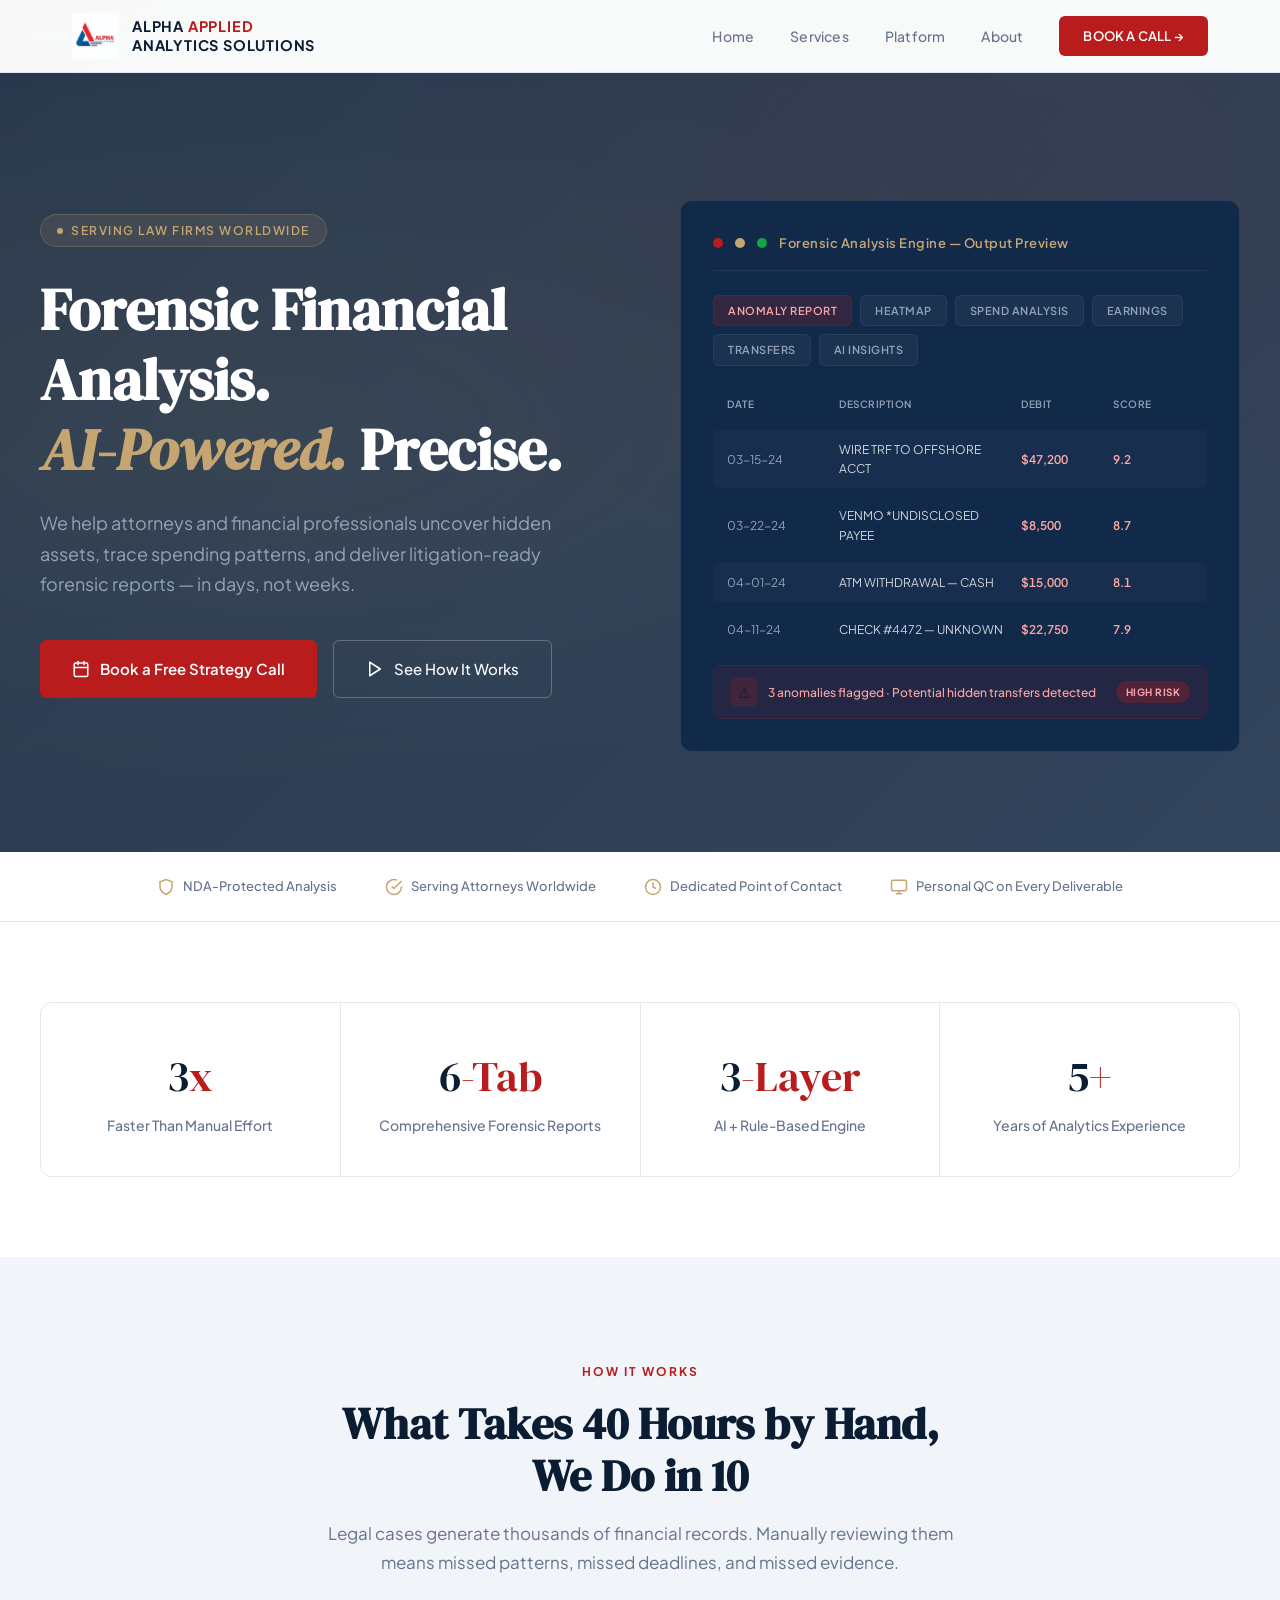
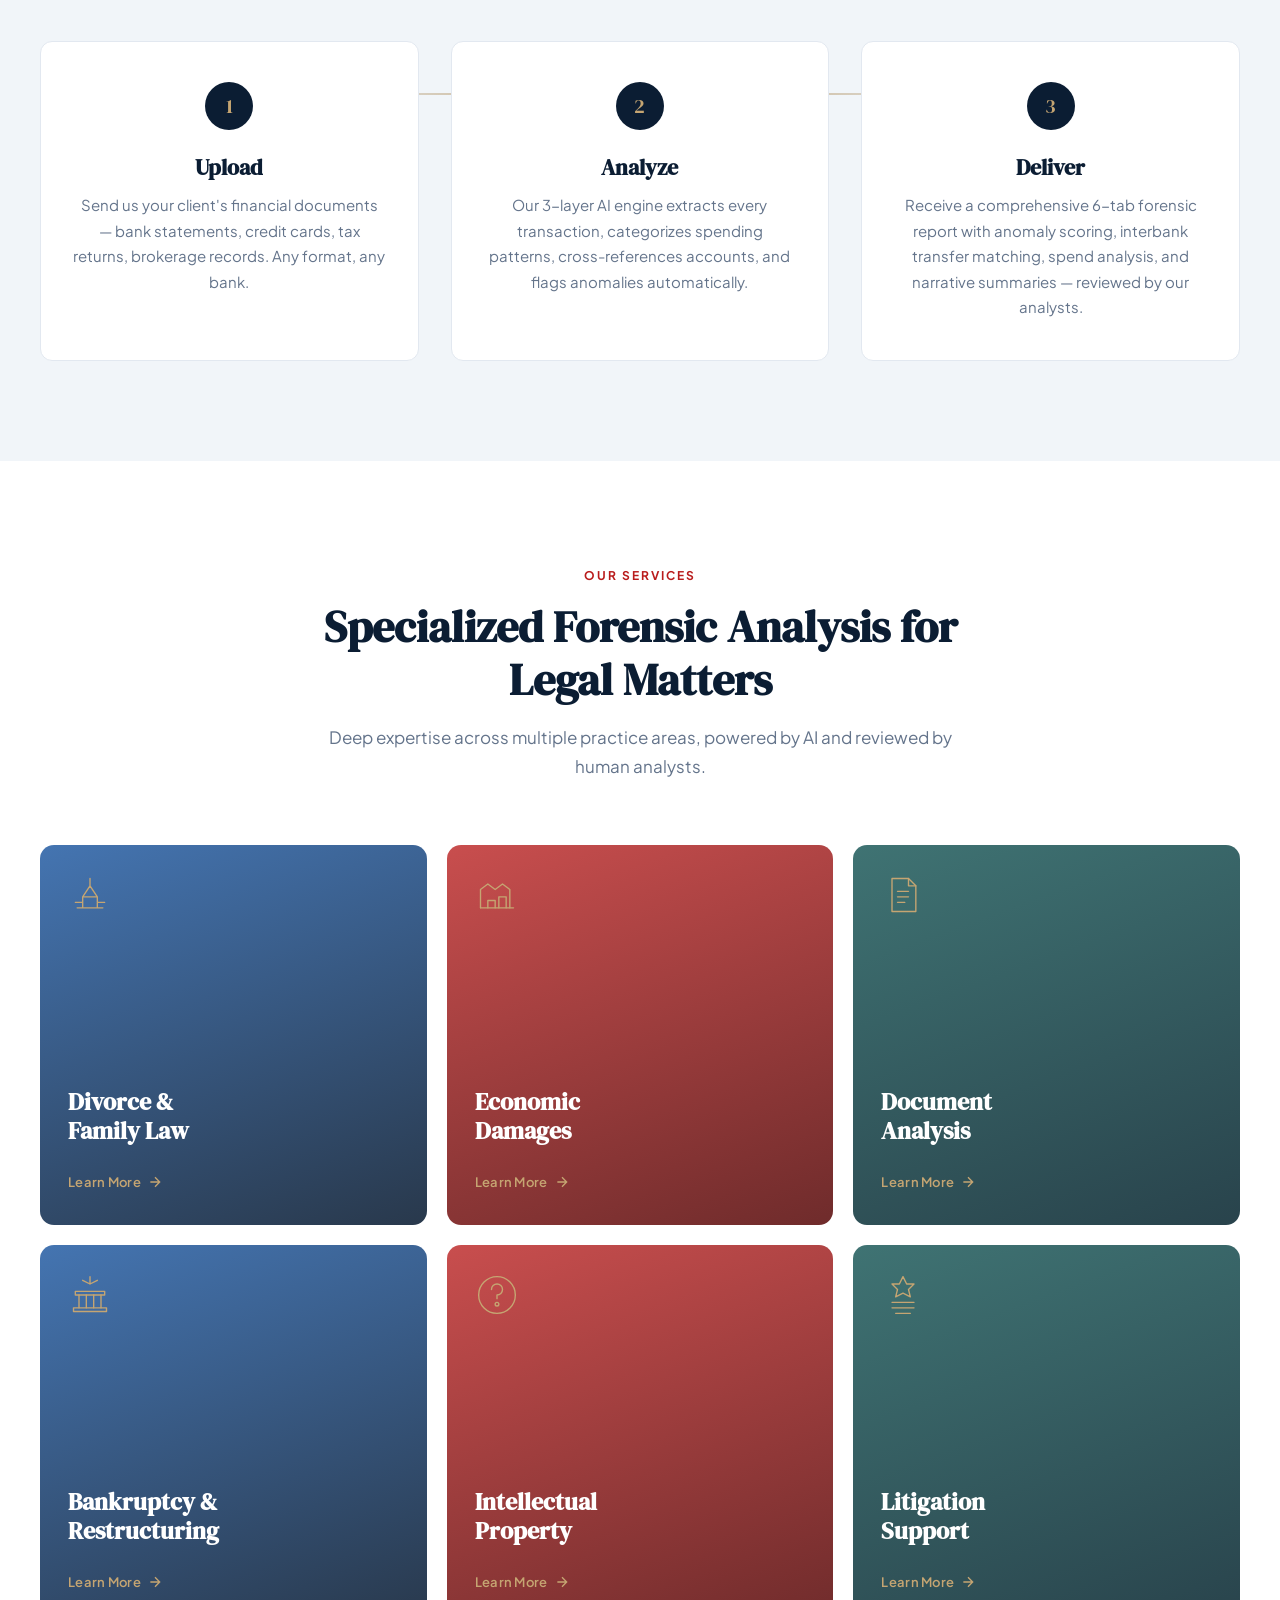
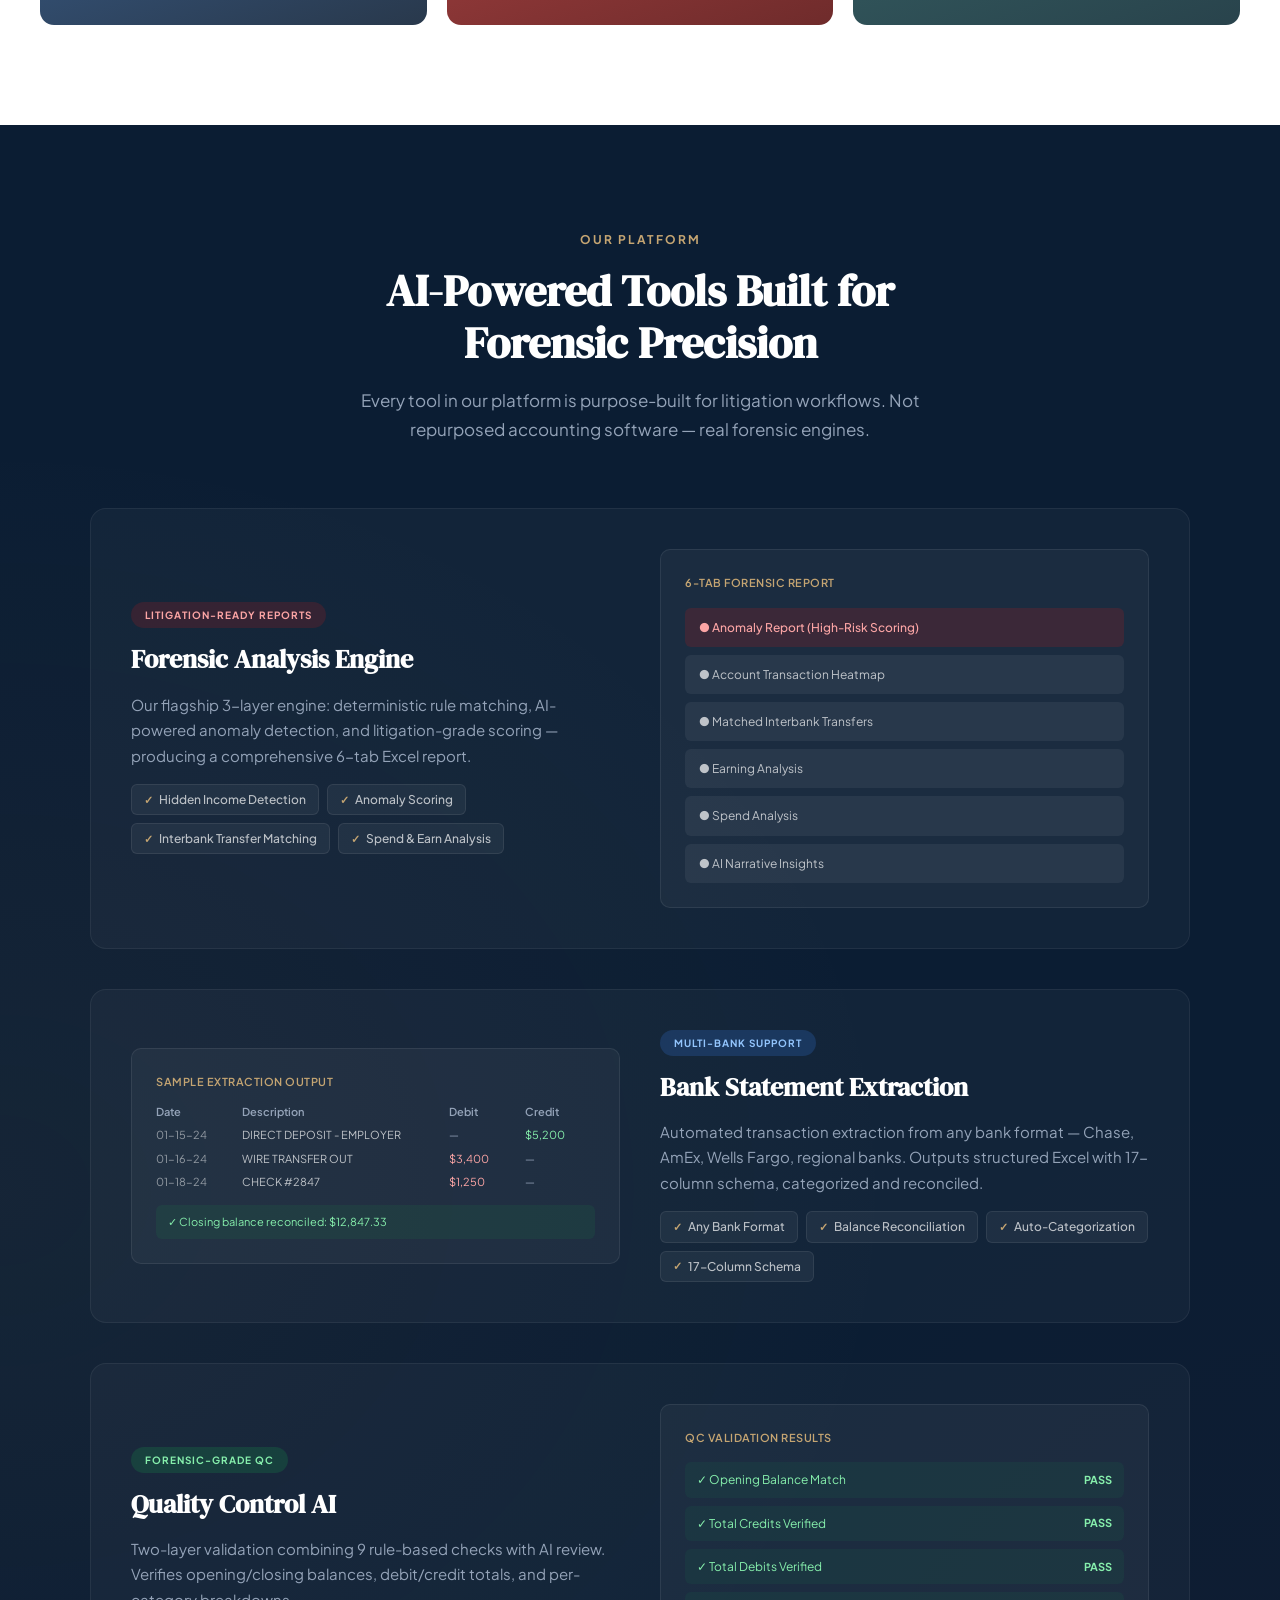
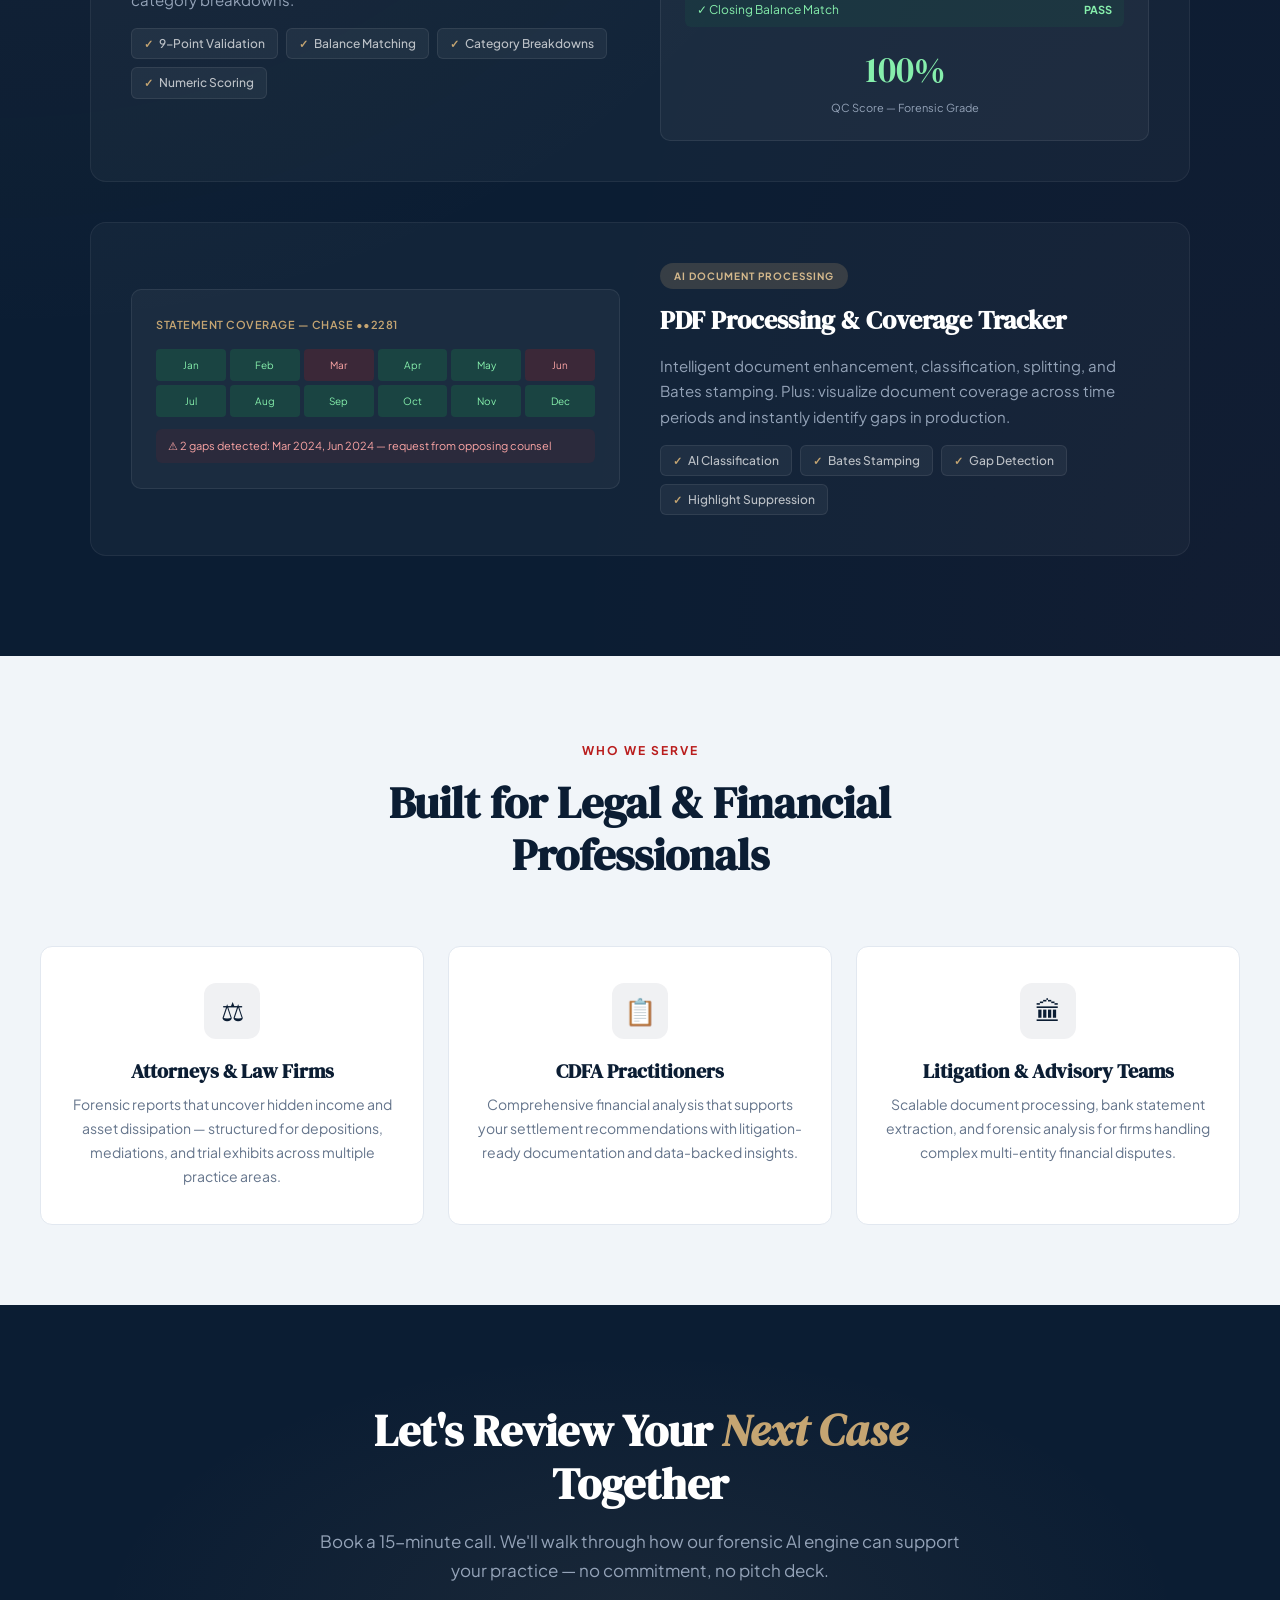
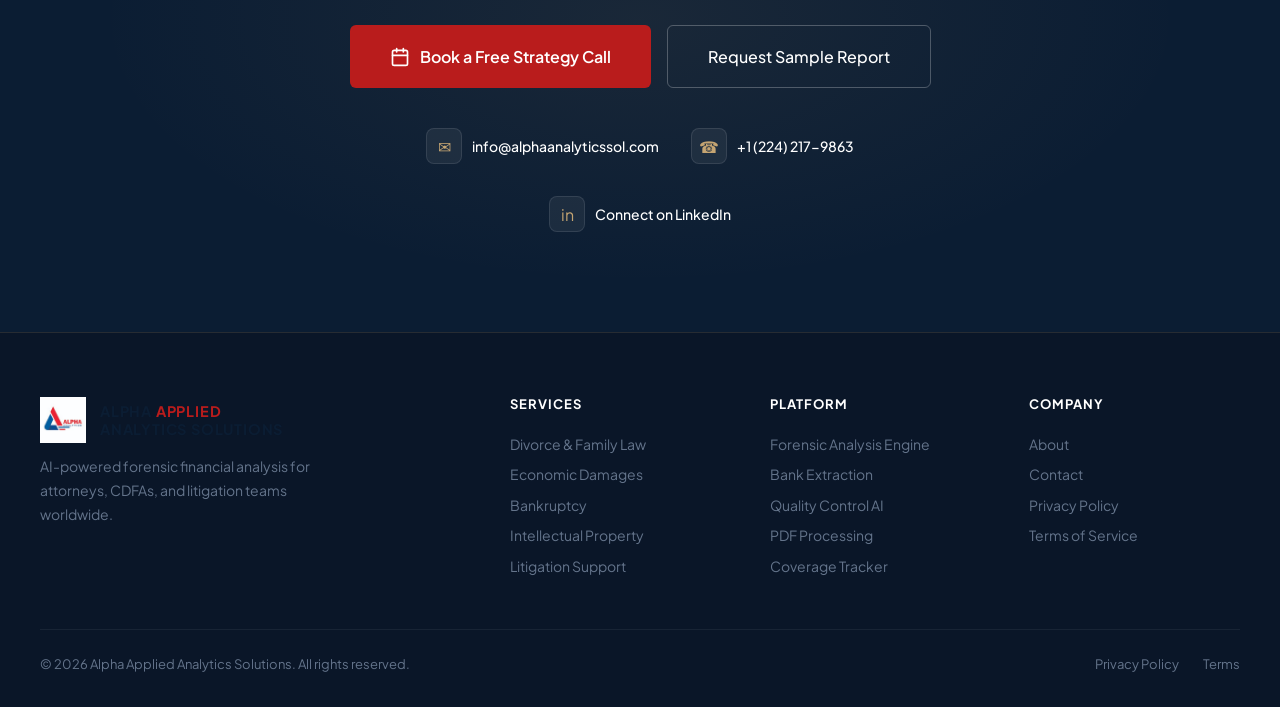
==== commit 640e3b99: "update project" ====
--- a/index.html
+++ b/index.html
@@ -148,7 +148,7 @@
 .hero {
   padding: 160px 32px 100px;
   background: 
-    linear-gradient(135deg, rgba(11,29,51,0.95) 0%, rgba(15,36,64,0.92) 100%),
+    linear-gradient(135deg, rgba(11,29,51,0.88) 0%, rgba(15,36,64,0.85) 100%),
     url('https://images.unsplash.com/photo-1454165804606-c3d57bc86b40?w=1920&q=85') center/cover;
   position: relative;
   overflow: hidden;
@@ -279,6 +279,7 @@
 .hero-visual {
   position: relative;
   animation: fadeInUp 0.8s ease 0.4s both;
+  margin-top: 40px;
 }
 .hero-card {
   background: var(--navy-light);
@@ -804,9 +805,9 @@
 
 /* ===== FOOTER ===== */
 .footer {
-  background: #000000;
+  background: #0A1628;
   padding: 64px 32px 32px;
-  border-top: 1px solid rgba(255,255,255,0.06);
+  border-top: 1px solid rgba(197,165,114,0.15);
 }
 .footer-inner { max-width: 1200px; margin: 0 auto; }
 .footer-grid {
@@ -1318,6 +1319,38 @@
         <div style="text-align:center;font-size:11px;color:var(--slate-light);">QC Score — Forensic Grade</div>
       </div>
     </div>
+    <!-- Tool 4: PDF Processing + Coverage -->
+    <div class="tool-row reverse">
+      <div class="tool-info">
+        <span class="tool-badge gold">AI Document Processing</span>
+        <h3>PDF Processing &amp; Coverage Tracker</h3>
+        <p>Intelligent document enhancement, classification, splitting, and Bates stamping. Plus: visualize document coverage across time periods and instantly identify gaps in production.</p>
+        <div class="tool-features">
+          <span class="tool-feature">AI Classification</span>
+          <span class="tool-feature">Bates Stamping</span>
+          <span class="tool-feature">Gap Detection</span>
+          <span class="tool-feature">Highlight Suppression</span>
+        </div>
+      </div>
+      <div class="tool-visual">
+        <div style="font-size:11px;color:var(--gold);margin-bottom:16px;font-weight:600;text-transform:uppercase;letter-spacing:0.5px;">Statement Coverage — Chase ••2281</div>
+        <div style="display:grid;grid-template-columns:repeat(6,1fr);gap:4px;">
+          <div style="padding:8px 4px;background:rgba(22,163,74,0.2);border-radius:4px;text-align:center;font-size:10px;color:#86EFAC;">Jan</div>
+          <div style="padding:8px 4px;background:rgba(22,163,74,0.2);border-radius:4px;text-align:center;font-size:10px;color:#86EFAC;">Feb</div>
+          <div style="padding:8px 4px;background:rgba(185,28,28,0.2);border-radius:4px;text-align:center;font-size:10px;color:#FCA5A5;">Mar</div>
+          <div style="padding:8px 4px;background:rgba(22,163,74,0.2);border-radius:4px;text-align:center;font-size:10px;color:#86EFAC;">Apr</div>
+          <div style="padding:8px 4px;background:rgba(22,163,74,0.2);border-radius:4px;text-align:center;font-size:10px;color:#86EFAC;">May</div>
+          <div style="padding:8px 4px;background:rgba(185,28,28,0.2);border-radius:4px;text-align:center;font-size:10px;color:#FCA5A5;">Jun</div>
+          <div style="padding:8px 4px;background:rgba(22,163,74,0.2);border-radius:4px;text-align:center;font-size:10px;color:#86EFAC;">Jul</div>
+          <div style="padding:8px 4px;background:rgba(22,163,74,0.2);border-radius:4px;text-align:center;font-size:10px;color:#86EFAC;">Aug</div>
+          <div style="padding:8px 4px;background:rgba(22,163,74,0.2);border-radius:4px;text-align:center;font-size:10px;color:#86EFAC;">Sep</div>
+          <div style="padding:8px 4px;background:rgba(22,163,74,0.2);border-radius:4px;text-align:center;font-size:10px;color:#86EFAC;">Oct</div>
+          <div style="padding:8px 4px;background:rgba(22,163,74,0.2);border-radius:4px;text-align:center;font-size:10px;color:#86EFAC;">Nov</div>
+          <div style="padding:8px 4px;background:rgba(22,163,74,0.2);border-radius:4px;text-align:center;font-size:10px;color:#86EFAC;">Dec</div>
+        </div>
+        <div style="margin-top:12px;padding:8px 12px;background:rgba(185,28,28,0.1);border-radius:6px;font-size:11px;color:#FCA5A5;">⚠ 2 gaps detected: Mar 2024, Jun 2024 — request from opposing counsel</div>
+      </div>
+    </div>
   </div>
 </section>
 
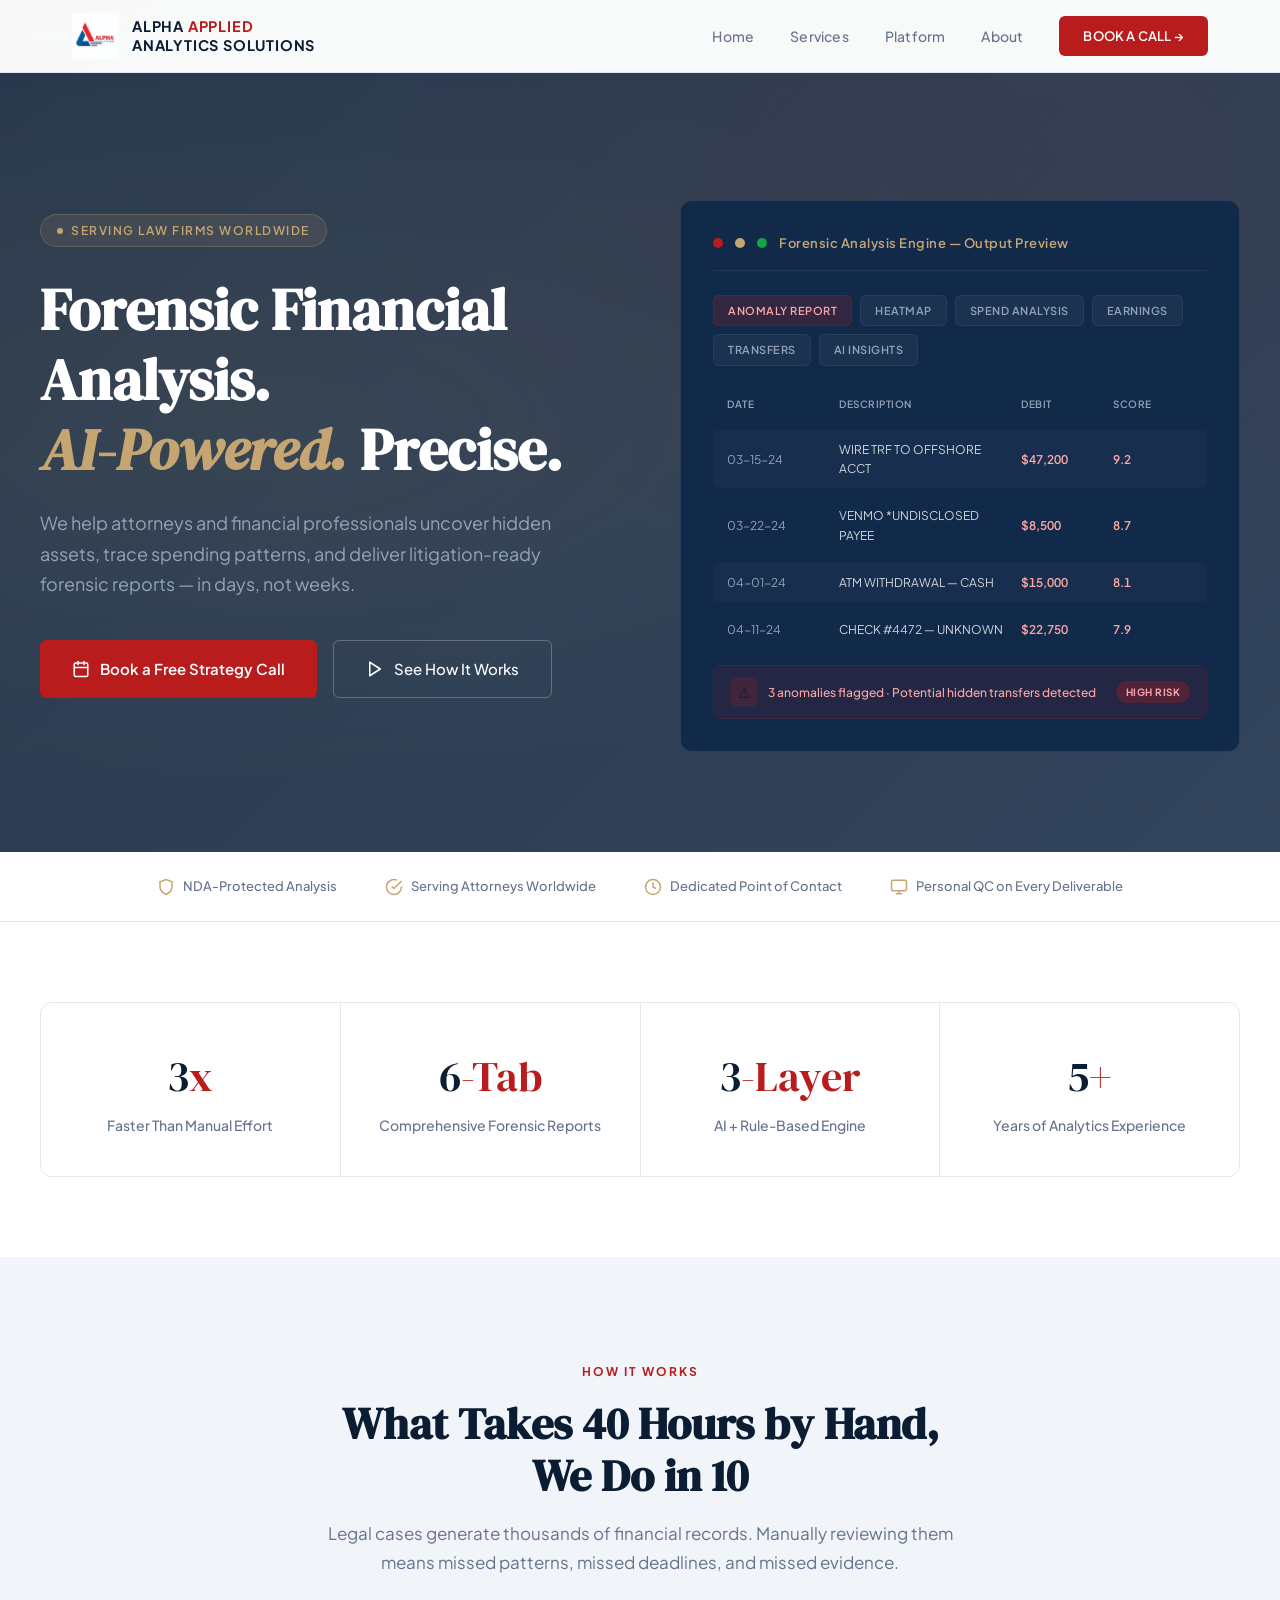
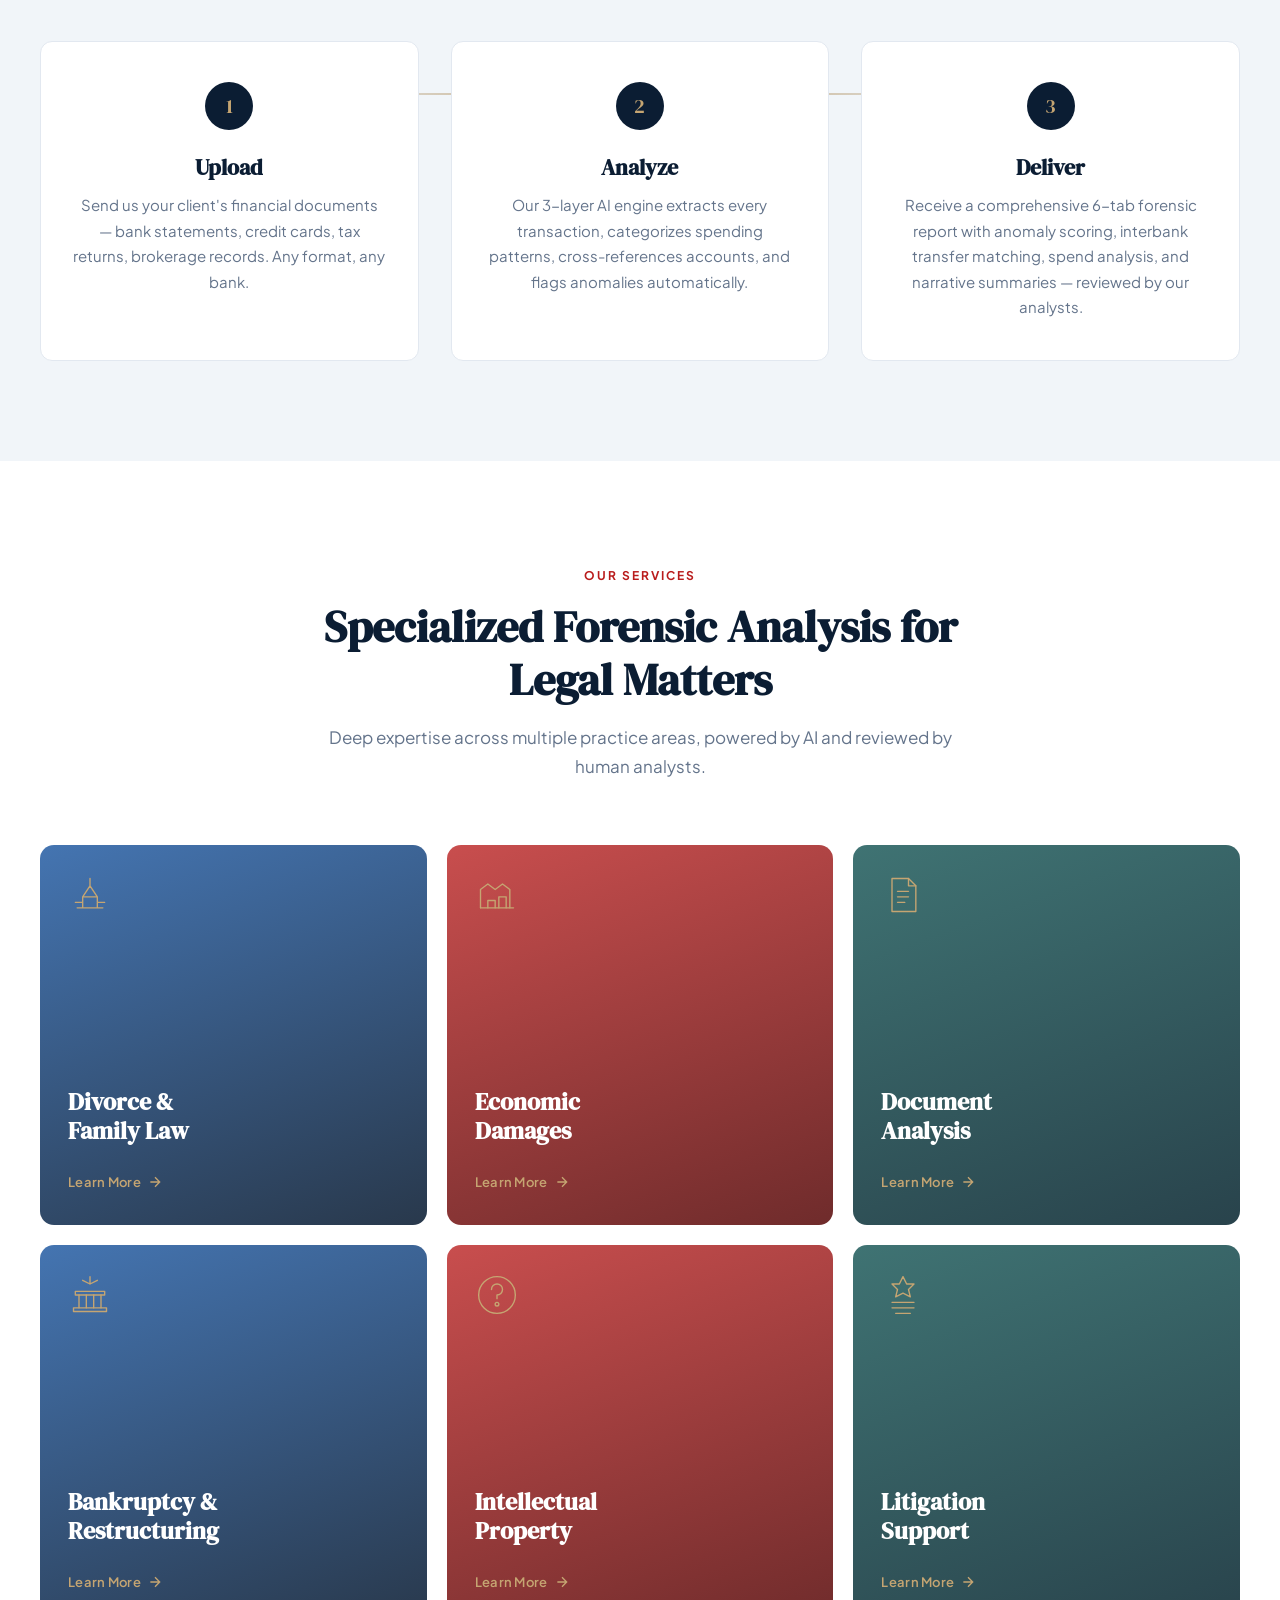
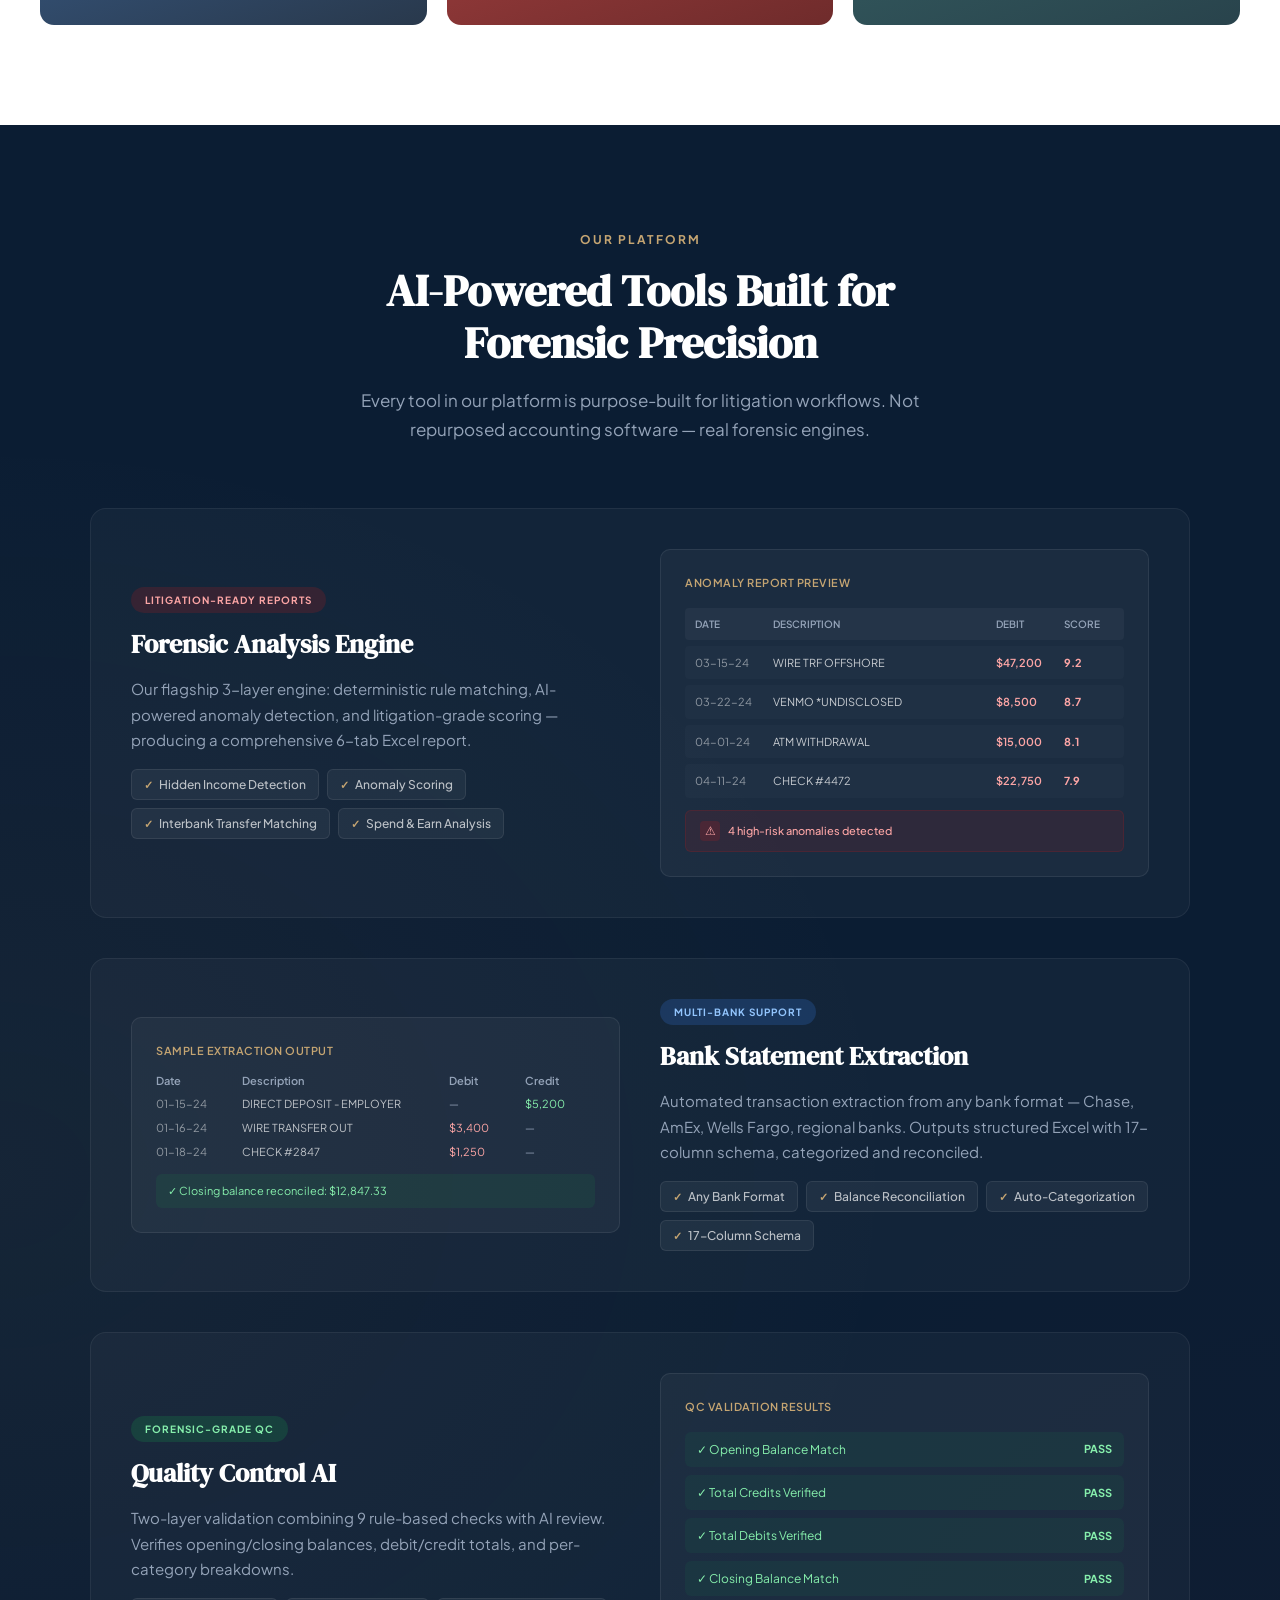
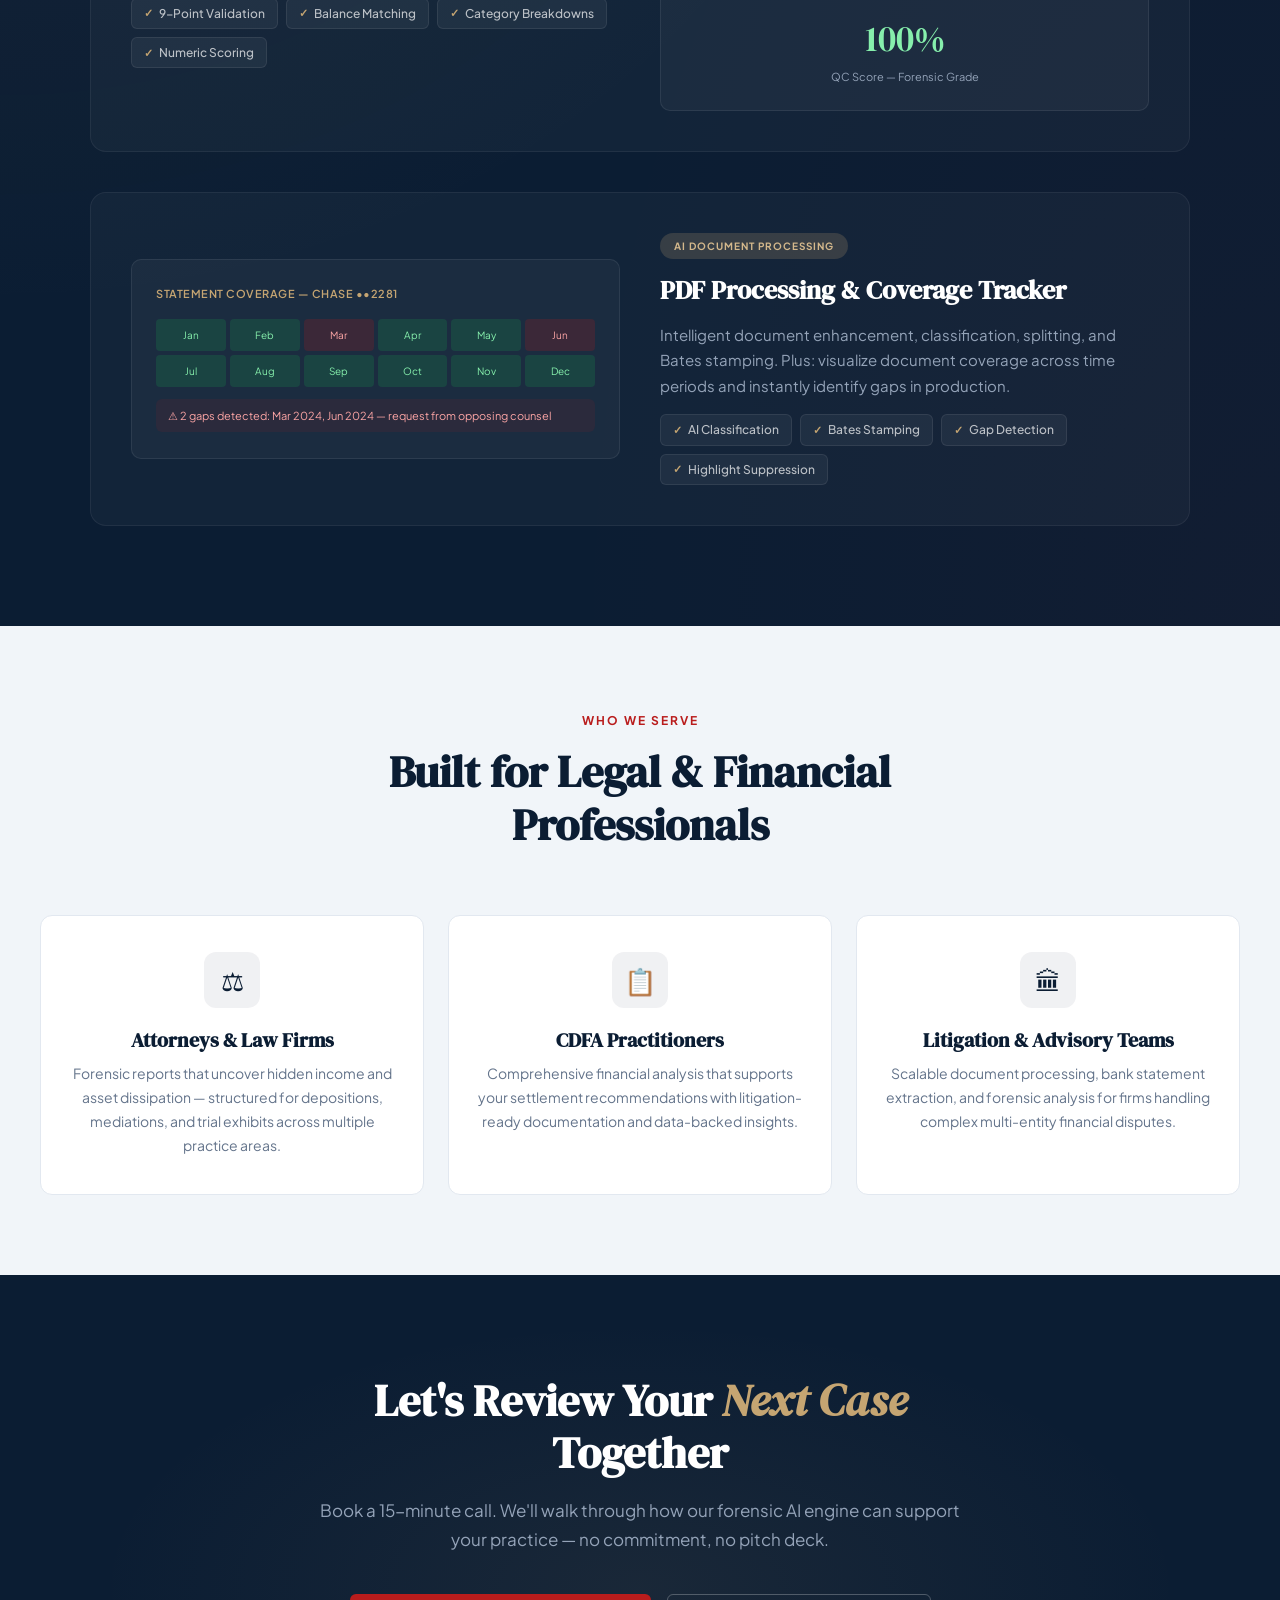
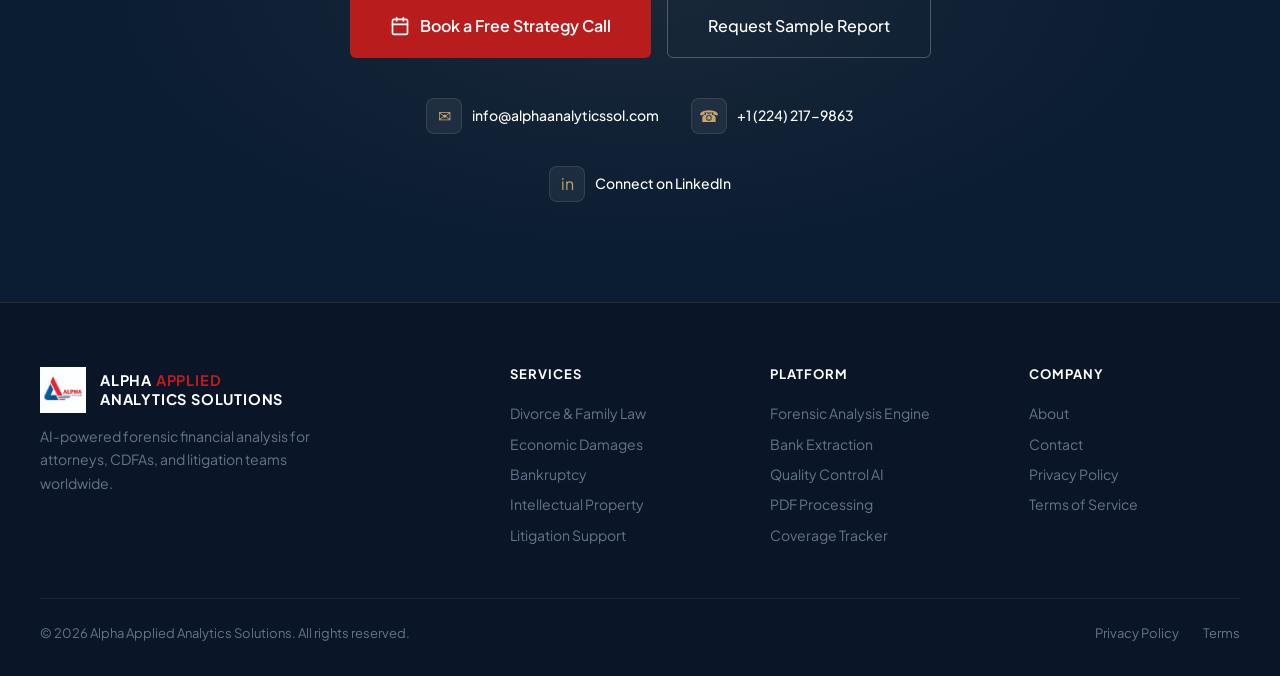
==== commit 3b9d9111: "update project" ====
--- a/index.html
+++ b/index.html
@@ -989,7 +989,7 @@
       <li><a href="#top">Home</a></li>
       <li><a href="#services">Services</a></li>
       <li><a href="#platform">Platform</a></li>
-      <li><a href="#about">About</a></li>
+      <li><a href="#how-it-works">About</a></li>
       <li><a href="#contact" class="nav-cta">Book a Call →</a></li>
     </ul>
     <button class="mobile-toggle" onclick="document.querySelector('.nav-links').classList.toggle('show')">
@@ -1116,7 +1116,7 @@
 </section>
 
 <!-- ===== HOW IT WORKS ===== -->
-<section class="how-it-works" id="about">
+<section class="how-it-works" id="how-it-works">
   <div class="section-header">
     <span class="section-label">How It Works</span>
     <h2>What Takes 40 Hours by Hand, We Do in 10</h2>
@@ -1259,14 +1259,39 @@
         </div>
       </div>
       <div class="tool-visual">
-        <div style="font-size:11px;color:var(--gold);margin-bottom:16px;font-weight:600;text-transform:uppercase;letter-spacing:0.5px;">6-Tab Forensic Report</div>
-        <div style="display:flex;flex-direction:column;gap:8px;">
-          <div style="padding:10px 14px;background:rgba(185,28,28,0.2);border-radius:6px;font-size:12px;color:#FCA5A5;font-weight:500;">● Anomaly Report (High-Risk Scoring)</div>
-          <div style="padding:10px 14px;background:rgba(255,255,255,0.06);border-radius:6px;font-size:12px;color:rgba(255,255,255,0.7);">● Account Transaction Heatmap</div>
-          <div style="padding:10px 14px;background:rgba(255,255,255,0.06);border-radius:6px;font-size:12px;color:rgba(255,255,255,0.7);">● Matched Interbank Transfers</div>
-          <div style="padding:10px 14px;background:rgba(255,255,255,0.06);border-radius:6px;font-size:12px;color:rgba(255,255,255,0.7);">● Earning Analysis</div>
-          <div style="padding:10px 14px;background:rgba(255,255,255,0.06);border-radius:6px;font-size:12px;color:rgba(255,255,255,0.7);">● Spend Analysis</div>
-          <div style="padding:10px 14px;background:rgba(255,255,255,0.06);border-radius:6px;font-size:12px;color:rgba(255,255,255,0.7);">● AI Narrative Insights</div>
+        <div style="font-size:11px;color:var(--gold);margin-bottom:16px;font-weight:600;text-transform:uppercase;letter-spacing:0.5px;">Anomaly Report Preview</div>
+        <div style="display:flex;flex-direction:column;gap:6px;">
+          <div style="display:grid;grid-template-columns:70px 1fr 60px 50px;gap:8px;padding:8px 10px;background:rgba(255,255,255,0.04);border-radius:4px;font-size:10px;color:var(--slate-light);font-weight:600;">
+            <span>DATE</span><span>DESCRIPTION</span><span>DEBIT</span><span>SCORE</span>
+          </div>
+          <div style="display:grid;grid-template-columns:70px 1fr 60px 50px;gap:8px;padding:8px 10px;background:rgba(255,255,255,0.02);border-radius:4px;font-size:11px;">
+            <span style="color:rgba(255,255,255,0.5);">03-15-24</span>
+            <span style="color:rgba(255,255,255,0.75);">WIRE TRF OFFSHORE</span>
+            <span style="color:#FCA5A5;font-weight:600;">$47,200</span>
+            <span style="color:#FCA5A5;font-weight:700;">9.2</span>
+          </div>
+          <div style="display:grid;grid-template-columns:70px 1fr 60px 50px;gap:8px;padding:8px 10px;background:rgba(255,255,255,0.02);border-radius:4px;font-size:11px;">
+            <span style="color:rgba(255,255,255,0.5);">03-22-24</span>
+            <span style="color:rgba(255,255,255,0.75);">VENMO *UNDISCLOSED</span>
+            <span style="color:#FCA5A5;font-weight:600;">$8,500</span>
+            <span style="color:#FCA5A5;font-weight:700;">8.7</span>
+          </div>
+          <div style="display:grid;grid-template-columns:70px 1fr 60px 50px;gap:8px;padding:8px 10px;background:rgba(255,255,255,0.02);border-radius:4px;font-size:11px;">
+            <span style="color:rgba(255,255,255,0.5);">04-01-24</span>
+            <span style="color:rgba(255,255,255,0.75);">ATM WITHDRAWAL</span>
+            <span style="color:#FCA5A5;font-weight:600;">$15,000</span>
+            <span style="color:#FCA5A5;font-weight:700;">8.1</span>
+          </div>
+          <div style="display:grid;grid-template-columns:70px 1fr 60px 50px;gap:8px;padding:8px 10px;background:rgba(255,255,255,0.02);border-radius:4px;font-size:11px;">
+            <span style="color:rgba(255,255,255,0.5);">04-11-24</span>
+            <span style="color:rgba(255,255,255,0.75);">CHECK #4472</span>
+            <span style="color:#FCA5A5;font-weight:600;">$22,750</span>
+            <span style="color:#FCA5A5;font-weight:700;">7.9</span>
+          </div>
+        </div>
+        <div style="margin-top:12px;padding:10px 14px;background:rgba(185,28,28,0.12);border:1px solid rgba(185,28,28,0.2);border-radius:6px;display:flex;align-items:center;gap:8px;">
+          <div style="width:20px;height:20px;background:rgba(185,28,28,0.2);border-radius:4px;display:flex;align-items:center;justify-content:center;font-size:12px;color:#FCA5A5;">⚠</div>
+          <span style="font-size:11px;color:#FCA5A5;font-weight:500;">4 high-risk anomalies detected</span>
         </div>
       </div>
     </div>
@@ -1419,7 +1444,7 @@
       <div class="footer-brand">
         <a href="#top" class="nav-logo" style="margin-bottom:4px;">
           <img src="./images/logo.png" alt="Alpha Applied Analytics Solutions">
-          <div class="nav-logo-text">Alpha <span class="accent">Applied</span><br>Analytics Solutions</div>
+          <div class="nav-logo-text" style="color: white !important;">Alpha <span class="accent" style="color: var(--crimson) !important;">Applied</span><br>Analytics Solutions</div>
         </a>
         <p>AI-powered forensic financial analysis for attorneys, CDFAs, and litigation teams worldwide.</p>
       </div>
@@ -1441,7 +1466,7 @@
       </div>
       <div class="footer-col">
         <h4>Company</h4>
-        <a href="#about">About</a>
+        <a href="#how-it-works">About</a>
         <a href="#contact">Contact</a>
         <a href="#" onclick="openPrivacyPolicy(); return false;">Privacy Policy</a>
         <a href="#" onclick="alert('Terms of Service — Coming Soon'); return false;">Terms of Service</a>
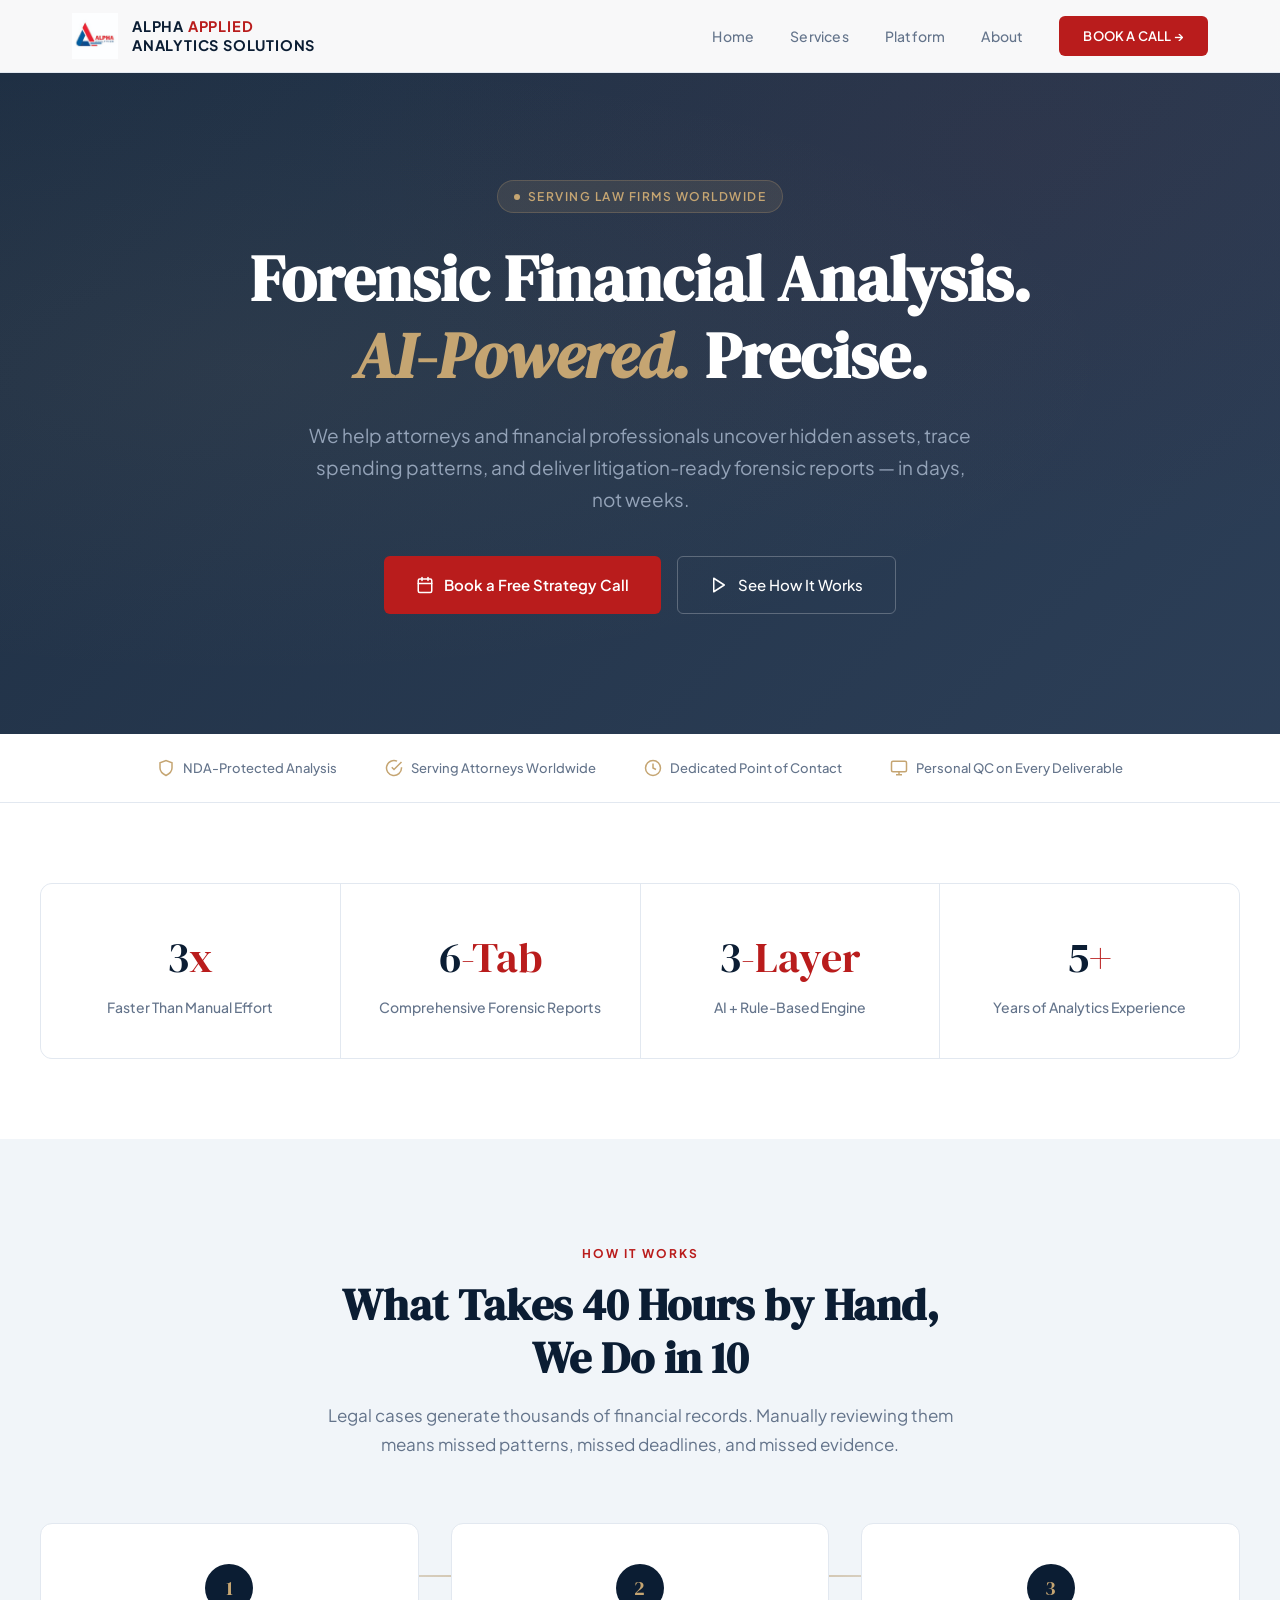
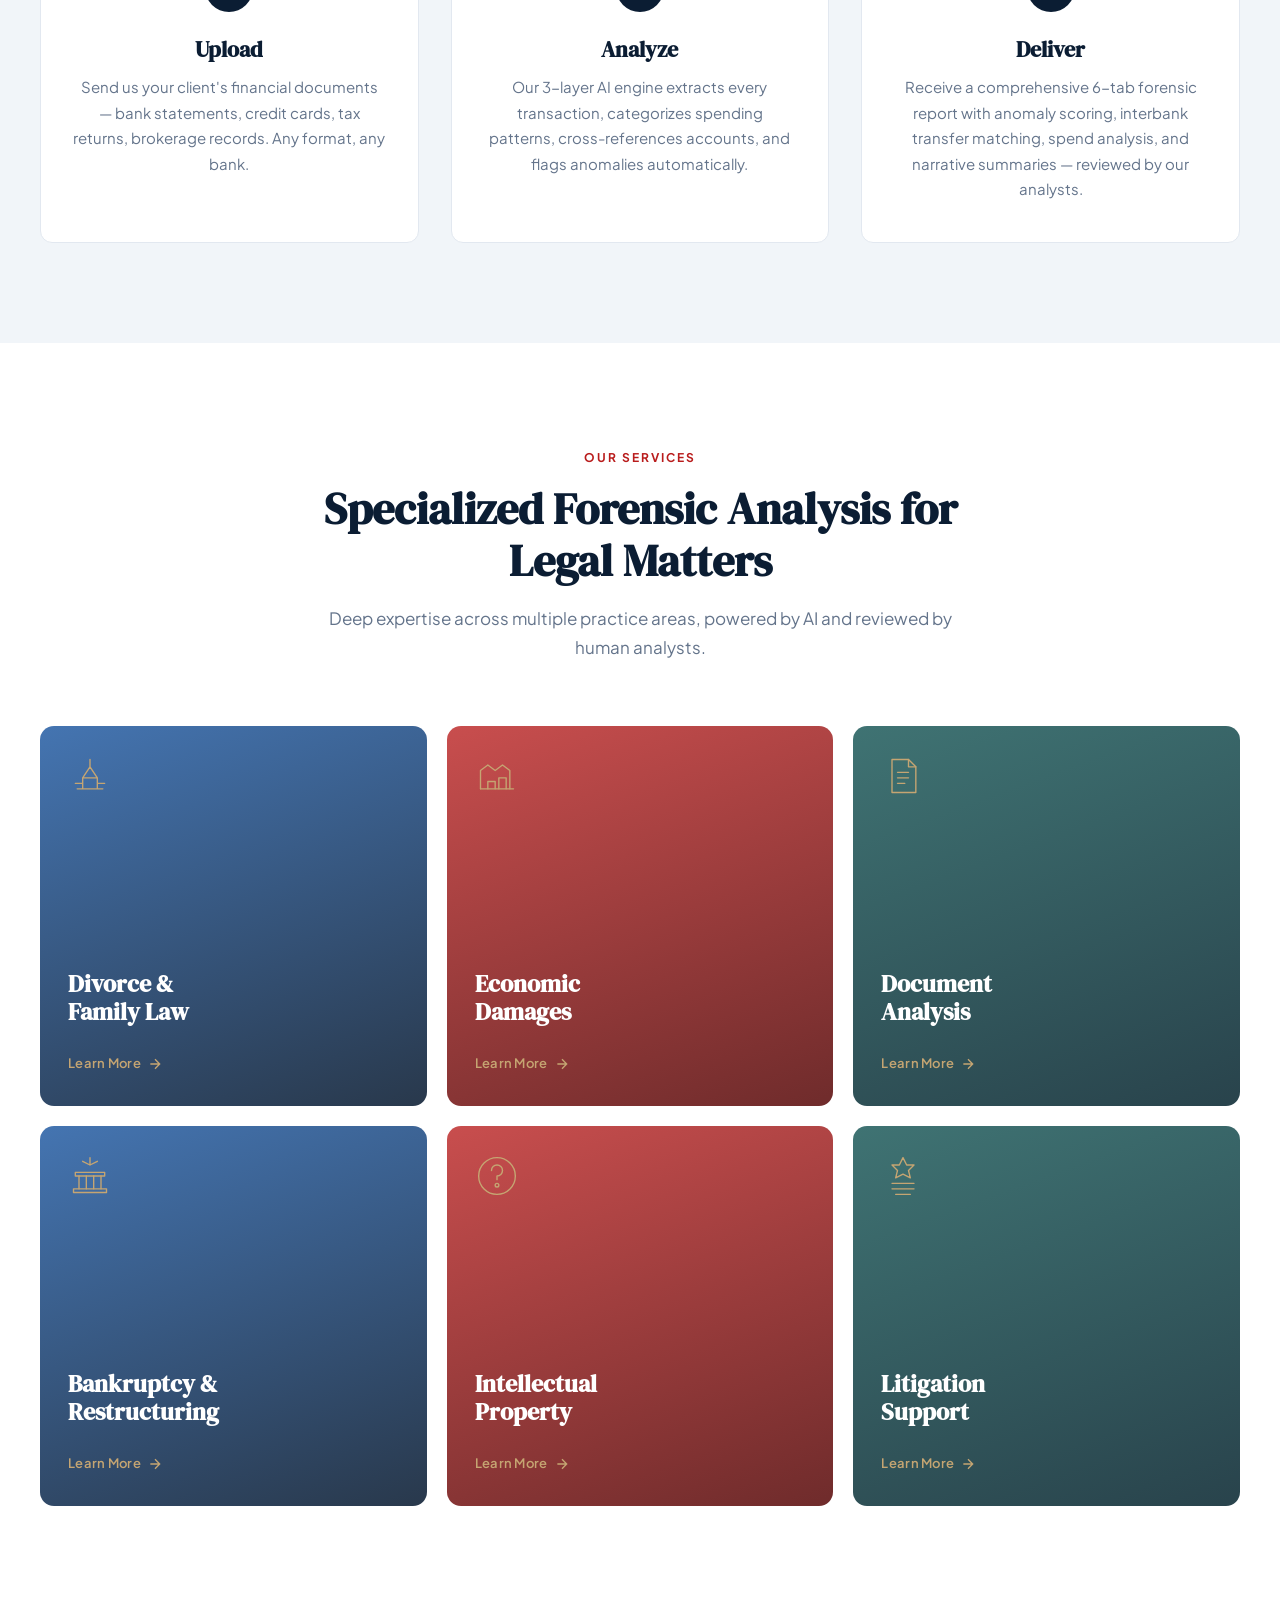
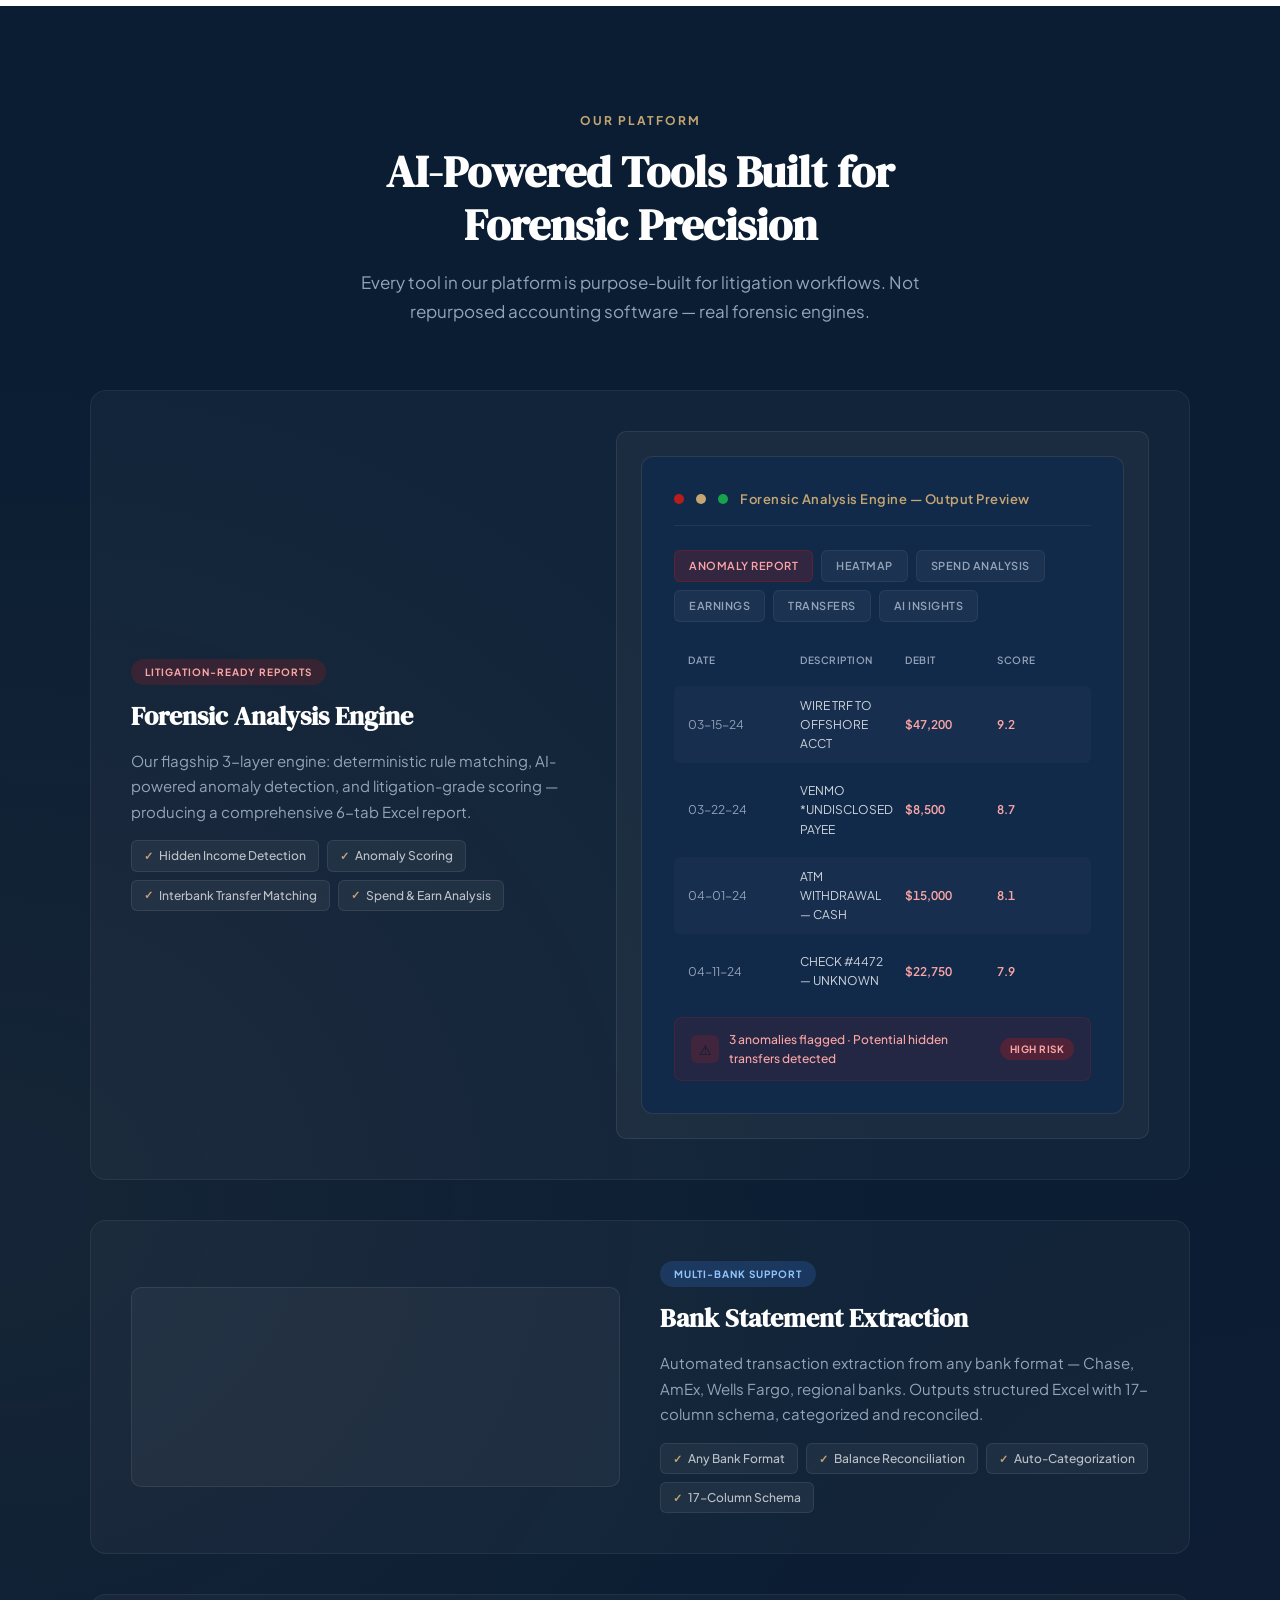
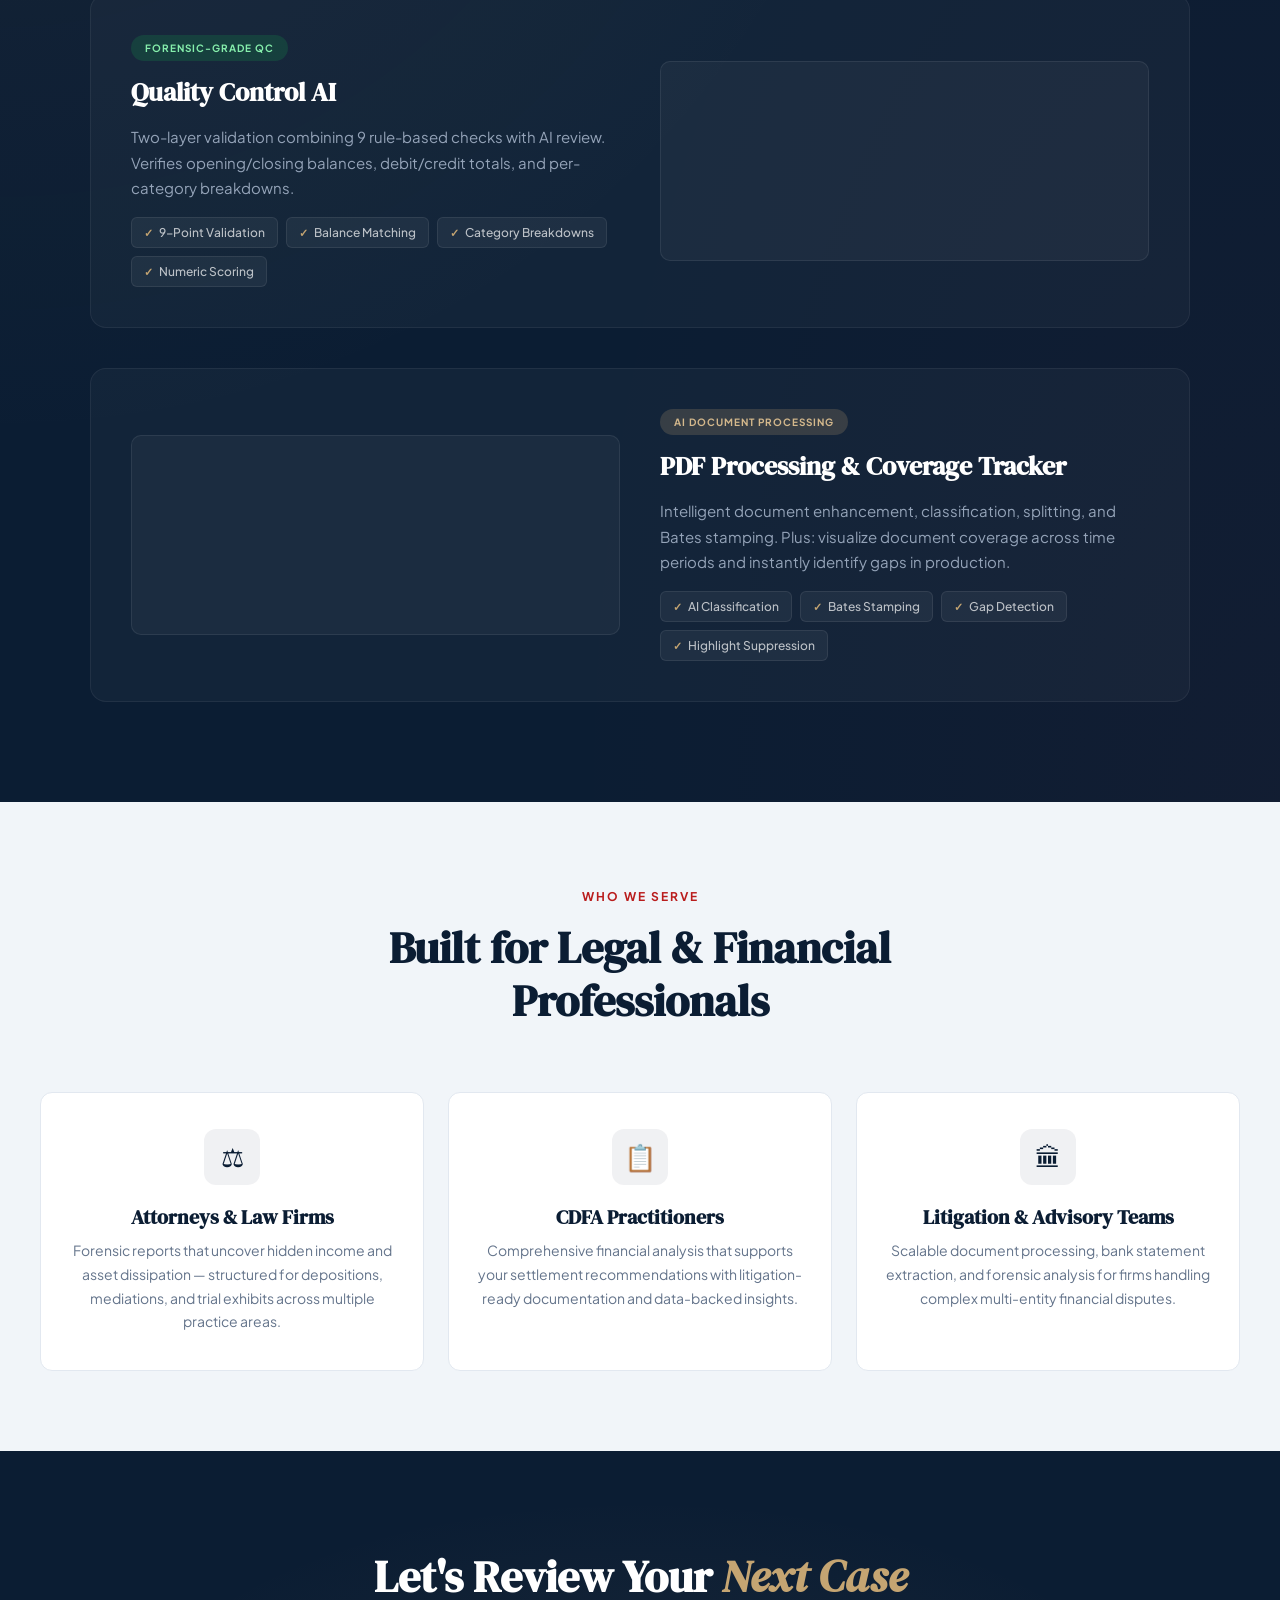
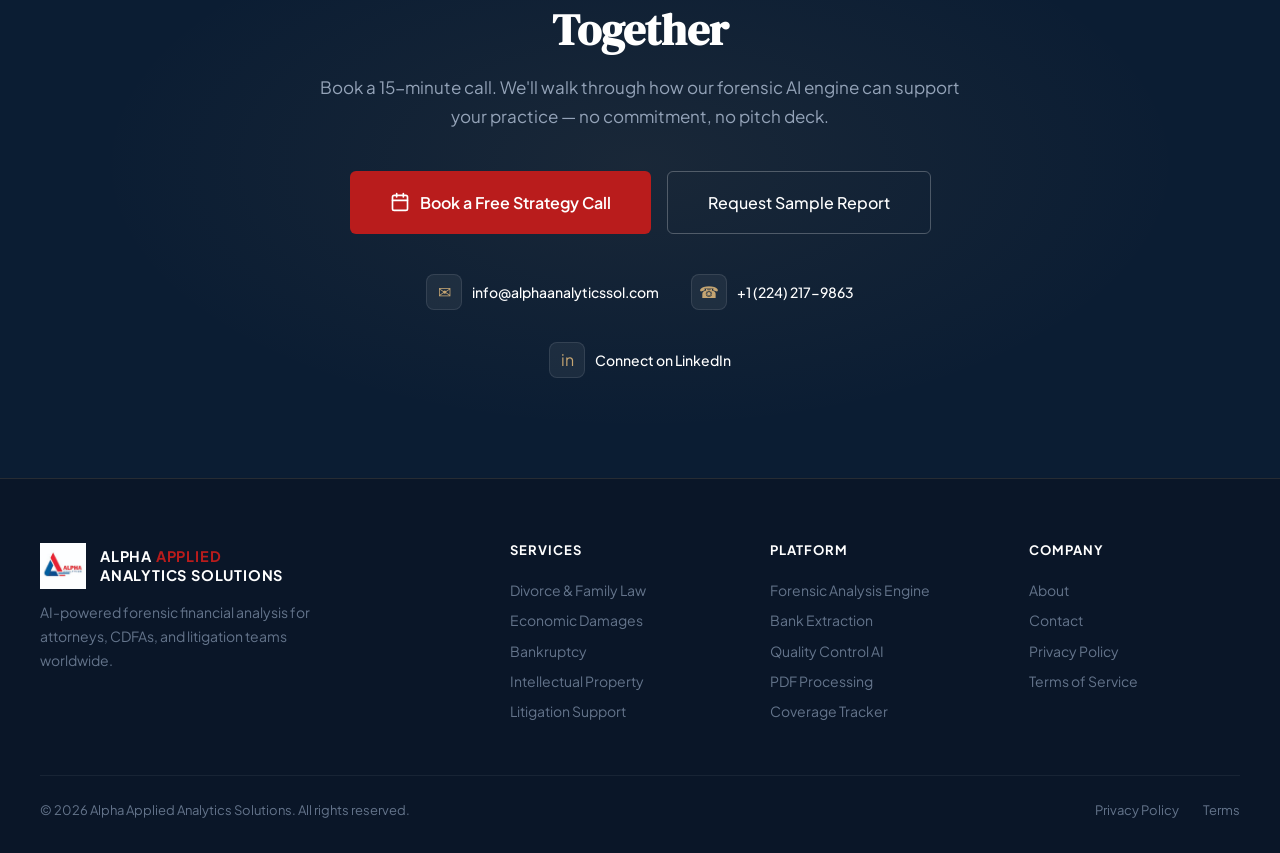
==== commit 9ed9d33c: "update project" ====
--- a/index.html
+++ b/index.html
@@ -146,10 +146,10 @@
 
 /* ===== HERO ===== */
 .hero {
-  padding: 160px 32px 100px;
+  padding: 180px 32px 120px;
   background: 
-    linear-gradient(135deg, rgba(11,29,51,0.88) 0%, rgba(15,36,64,0.85) 100%),
-    url('https://images.unsplash.com/photo-1454165804606-c3d57bc86b40?w=1920&q=85') center/cover;
+    linear-gradient(135deg, rgba(11,29,51,0.92) 0%, rgba(15,36,64,0.88) 100%),
+    url('https://images.unsplash.com/photo-1589829545856-d10d557cf95f?w=1920&q=95') center/cover;
   position: relative;
   overflow: hidden;
 }
@@ -158,16 +158,8 @@
   position: absolute;
   inset: 0;
   background:
-    radial-gradient(ellipse at 20% 50%, rgba(197,165,114,0.08) 0%, transparent 60%),
-    radial-gradient(ellipse at 80% 20%, rgba(185,28,28,0.06) 0%, transparent 50%);
-}
-.hero::after {
-  content: '';
-  position: absolute;
-  top: 0; right: 0;
-  width: 50%; height: 100%;
-  background: url("data:image/svg+xml,%3Csvg width='60' height='60' viewBox='0 0 60 60' xmlns='http://www.w3.org/2000/svg'%3E%3Cg fill='none'%3E%3Cg fill='%23C5A572' fill-opacity='0.03'%3E%3Ccircle cx='30' cy='30' r='1'/%3E%3C/g%3E%3C/g%3E%3C/svg%3E");
-  opacity: 0.5;
+    radial-gradient(ellipse at 20% 50%, rgba(197,165,114,0.06) 0%, transparent 60%),
+    radial-gradient(ellipse at 80% 20%, rgba(185,28,28,0.05) 0%, transparent 50%);
 }
 
 .hero-inner {
@@ -175,10 +167,7 @@
   margin: 0 auto;
   position: relative;
   z-index: 1;
-  display: grid;
-  grid-template-columns: 1fr 1fr;
-  gap: 80px;
-  align-items: center;
+  text-align: center;
 }
 
 .hero-badge {
@@ -206,10 +195,13 @@
 }
 
 .hero h1 {
-  font-size: clamp(40px, 5vw, 58px);
+  font-size: clamp(44px, 6vw, 64px);
   color: white;
   margin-bottom: 24px;
   animation: fadeInUp 0.6s ease 0.1s both;
+  max-width: 900px;
+  margin-left: auto;
+  margin-right: auto;
 }
 .hero h1 em {
   font-style: italic;
@@ -217,11 +209,13 @@
 }
 
 .hero-sub {
-  font-size: 18px;
+  font-size: 19px;
   color: var(--slate-light);
   line-height: 1.7;
   margin-bottom: 40px;
-  max-width: 520px;
+  max-width: 680px;
+  margin-left: auto;
+  margin-right: auto;
   animation: fadeInUp 0.6s ease 0.2s both;
 }
 
@@ -230,6 +224,7 @@
   gap: 16px;
   flex-wrap: wrap;
   animation: fadeInUp 0.6s ease 0.3s both;
+  justify-content: center;
 }
 
 .btn-primary {
@@ -275,117 +270,6 @@
   background: rgba(255,255,255,0.05);
 }
 
-/* Hero Visual Card */
-.hero-visual {
-  position: relative;
-  animation: fadeInUp 0.8s ease 0.4s both;
-  margin-top: 40px;
-}
-.hero-card {
-  background: var(--navy-light);
-  border: 1px solid rgba(197,165,114,0.15);
-  border-radius: 12px;
-  padding: 32px;
-}
-.hero-card-header {
-  display: flex;
-  align-items: center;
-  gap: 12px;
-  margin-bottom: 24px;
-  padding-bottom: 16px;
-  border-bottom: 1px solid rgba(255,255,255,0.06);
-}
-.hero-card-dot { width: 10px; height: 10px; border-radius: 50%; }
-.hero-card-title {
-  font-family: 'Plus Jakarta Sans', sans-serif;
-  font-size: 13px;
-  font-weight: 600;
-  color: var(--gold);
-  letter-spacing: 0.5px;
-}
-
-.hero-tabs {
-  display: flex;
-  gap: 8px;
-  margin-bottom: 20px;
-  flex-wrap: wrap;
-}
-.hero-tab {
-  padding: 6px 14px;
-  border-radius: 6px;
-  font-size: 11px;
-  font-weight: 600;
-  text-transform: uppercase;
-  letter-spacing: 0.5px;
-}
-.hero-tab.active {
-  background: rgba(185,28,28,0.2);
-  color: #FCA5A5;
-  border: 1px solid rgba(185,28,28,0.3);
-}
-.hero-tab.inactive {
-  background: rgba(255,255,255,0.04);
-  color: var(--slate-light);
-  border: 1px solid rgba(255,255,255,0.06);
-}
-
-.hero-data-rows { display: flex; flex-direction: column; gap: 8px; }
-.hero-data-row {
-  display: grid;
-  grid-template-columns: 100px 1fr 80px 80px;
-  gap: 12px;
-  padding: 10px 14px;
-  border-radius: 6px;
-  font-size: 12px;
-  align-items: center;
-}
-.hero-data-row.header {
-  color: var(--slate-light);
-  font-weight: 600;
-  text-transform: uppercase;
-  letter-spacing: 0.5px;
-  font-size: 10px;
-}
-.hero-data-row.even { background: rgba(255,255,255,0.02); }
-.hero-data-row .date { color: var(--slate-light); }
-.hero-data-row .desc { color: rgba(255,255,255,0.8); }
-.hero-data-row .amount { color: #FCA5A5; font-weight: 600; font-variant-numeric: tabular-nums; }
-.hero-data-row .amount.credit { color: #86EFAC; }
-
-.hero-anomaly {
-  margin-top: 16px;
-  padding: 12px 16px;
-  background: rgba(185,28,28,0.1);
-  border: 1px solid rgba(185,28,28,0.2);
-  border-radius: 8px;
-  display: flex;
-  align-items: center;
-  gap: 10px;
-}
-.hero-anomaly-icon {
-  width: 28px; height: 28px;
-  background: rgba(185,28,28,0.2);
-  border-radius: 6px;
-  display: flex;
-  align-items: center;
-  justify-content: center;
-  font-size: 14px;
-  flex-shrink: 0;
-}
-.hero-anomaly-text { font-size: 12px; color: #FCA5A5; font-weight: 500; }
-.hero-anomaly-tag {
-  margin-left: auto;
-  padding: 3px 10px;
-  background: rgba(185,28,28,0.3);
-  border-radius: 100px;
-  font-size: 10px;
-  font-weight: 700;
-  color: #FCA5A5;
-  text-transform: uppercase;
-  letter-spacing: 0.5px;
-  white-space: nowrap;
-}
-
 /* ===== TRUST BAR ===== */
 .trust-bar {
   background: white;
@@ -531,7 +415,6 @@
   box-shadow: 0 20px 50px rgba(11,29,51,0.2);
 }
 
-/* Background image layer */
 .service-card .card-bg {
   position: absolute;
   inset: 0;
@@ -543,7 +426,6 @@
   transform: scale(1.06);
 }
 
-/* Color overlay */
 .service-card .card-overlay {
   position: absolute;
   inset: 0;
@@ -562,7 +444,6 @@
   opacity: 0.92;
 }
 
-/* Content layer */
 .service-card .card-content {
   position: relative;
   z-index: 2;
@@ -718,6 +599,112 @@
   justify-content: center;
 }
 
+/* Forensic Card (moved from hero) */
+.forensic-card {
+  background: var(--navy-light);
+  border: 1px solid rgba(197,165,114,0.15);
+  border-radius: 12px;
+  padding: 32px;
+}
+.forensic-card-header {
+  display: flex;
+  align-items: center;
+  gap: 12px;
+  margin-bottom: 24px;
+  padding-bottom: 16px;
+  border-bottom: 1px solid rgba(255,255,255,0.06);
+}
+.forensic-card-dot { width: 10px; height: 10px; border-radius: 50%; }
+.forensic-card-title {
+  font-family: 'Plus Jakarta Sans', sans-serif;
+  font-size: 13px;
+  font-weight: 600;
+  color: var(--gold);
+  letter-spacing: 0.5px;
+}
+
+.forensic-tabs {
+  display: flex;
+  gap: 8px;
+  margin-bottom: 20px;
+  flex-wrap: wrap;
+}
+.forensic-tab {
+  padding: 6px 14px;
+  border-radius: 6px;
+  font-size: 11px;
+  font-weight: 600;
+  text-transform: uppercase;
+  letter-spacing: 0.5px;
+}
+.forensic-tab.active {
+  background: rgba(185,28,28,0.2);
+  color: #FCA5A5;
+  border: 1px solid rgba(185,28,28,0.3);
+}
+.forensic-tab.inactive {
+  background: rgba(255,255,255,0.04);
+  color: var(--slate-light);
+  border: 1px solid rgba(255,255,255,0.06);
+}
+
+.forensic-data-rows { display: flex; flex-direction: column; gap: 8px; }
+.forensic-data-row {
+  display: grid;
+  grid-template-columns: 100px 1fr 80px 80px;
+  gap: 12px;
+  padding: 10px 14px;
+  border-radius: 6px;
+  font-size: 12px;
+  align-items: center;
+}
+.forensic-data-row.header {
+  color: var(--slate-light);
+  font-weight: 600;
+  text-transform: uppercase;
+  letter-spacing: 0.5px;
+  font-size: 10px;
+}
+.forensic-data-row.even { background: rgba(255,255,255,0.02); }
+.forensic-data-row .date { color: var(--slate-light); }
+.forensic-data-row .desc { color: rgba(255,255,255,0.8); }
+.forensic-data-row .amount { color: #FCA5A5; font-weight: 600; font-variant-numeric: tabular-nums; }
+.forensic-data-row .amount.credit { color: #86EFAC; }
+
+.forensic-anomaly {
+  margin-top: 16px;
+  padding: 12px 16px;
+  background: rgba(185,28,28,0.1);
+  border: 1px solid rgba(185,28,28,0.2);
+  border-radius: 8px;
+  display: flex;
+  align-items: center;
+  gap: 10px;
+}
+.forensic-anomaly-icon {
+  width: 28px; height: 28px;
+  background: rgba(185,28,28,0.2);
+  border-radius: 6px;
+  display: flex;
+  align-items: center;
+  justify-content: center;
+  font-size: 14px;
+  flex-shrink: 0;
+}
+.forensic-anomaly-text { font-size: 12px; color: #FCA5A5; font-weight: 500; }
+.forensic-anomaly-tag {
+  margin-left: auto;
+  padding: 3px 10px;
+  background: rgba(185,28,28,0.3);
+  border-radius: 100px;
+  font-size: 10px;
+  font-weight: 700;
+  color: #FCA5A5;
+  text-transform: uppercase;
+  letter-spacing: 0.5px;
+  white-space: nowrap;
+}
+
 /* ===== WHO WE SERVE ===== */
 .audience { padding: 80px 32px; background: var(--bg-subtle); }
 .audience-inner { max-width: 1200px; margin: 0 auto; text-align: center; }
@@ -856,72 +843,6 @@
 .footer-bottom-links a { font-size: 13px; color: var(--slate); text-decoration: none; transition: color 0.2s; }
 .footer-bottom-links a:hover { color: var(--gold); }
 
-/* ===== PRIVACY POLICY MODAL ===== */
-.modal-overlay {
-  display: none;
-  position: fixed;
-  inset: 0;
-  background: rgba(0,0,0,0.6);
-  backdrop-filter: blur(4px);
-  z-index: 200;
-  justify-content: center;
-  align-items: center;
-  padding: 32px;
-}
-.modal-overlay.active { display: flex; }
-
-.modal-content {
-  background: white;
-  border-radius: 16px;
-  max-width: 720px;
-  width: 100%;
-  max-height: 85vh;
-  overflow-y: auto;
-  padding: 48px;
-  position: relative;
-}
-.modal-close {
-  position: absolute;
-  top: 20px;
-  right: 20px;
-  width: 36px; height: 36px;
-  border-radius: 50%;
-  border: 1px solid var(--border);
-  background: white;
-  cursor: pointer;
-  display: flex;
-  align-items: center;
-  justify-content: center;
-  font-size: 18px;
-  color: var(--slate);
-  transition: all 0.2s;
-}
-.modal-close:hover { background: var(--bg-subtle); color: var(--navy); }
-
-.modal-content h2 {
-  font-size: 28px;
-  color: var(--navy);
-  margin-bottom: 8px;
-}
-.modal-content .policy-date {
-  font-size: 13px;
-  color: var(--slate);
-  margin-bottom: 32px;
-}
-.modal-content h3 {
-  font-family: 'Plus Jakarta Sans', sans-serif;
-  font-size: 16px;
-  font-weight: 700;
-  color: var(--navy);
-  margin: 28px 0 12px;
-}
-.modal-content p {
-  font-size: 14.5px;
-  color: #475569;
-  line-height: 1.8;
-  margin-bottom: 16px;
-}
-
 /* ===== ANIMATIONS ===== */
 @keyframes fadeInUp {
   from { opacity: 0; transform: translateY(20px); }
@@ -934,8 +855,6 @@
 
 /* ===== RESPONSIVE ===== */
 @media (max-width: 1024px) {
-  .hero-inner { grid-template-columns: 1fr; gap: 48px; }
-  .hero-visual { max-width: 560px; }
   .stats-inner { grid-template-columns: repeat(2, 1fr); }
   .services-grid { grid-template-columns: repeat(2, 1fr); }
   .tool-row, .tool-row.reverse { grid-template-columns: 1fr; direction: ltr; }
@@ -956,17 +875,16 @@
     box-shadow: 0 12px 32px rgba(0,0,0,0.1);
   }
   .mobile-toggle { display: flex; }
-  .hero { padding: 120px 20px 60px; }
-  .hero h1 { font-size: 34px; }
+  .hero { padding: 140px 20px 80px; }
+  .hero h1 { font-size: 38px; }
   .stats-inner { grid-template-columns: 1fr 1fr; }
   .steps-grid { grid-template-columns: 1fr; }
   .steps-grid::before { display: none; }
   .services-grid { grid-template-columns: 1fr; }
   .audience-grid { grid-template-columns: 1fr; }
   .footer-grid { grid-template-columns: 1fr; gap: 32px; }
-  .hero-data-row { grid-template-columns: 70px 1fr 60px 60px; font-size: 10px; }
+  .forensic-data-row { grid-template-columns: 70px 1fr 60px 60px; font-size: 10px; }
   .cta-contact-row { flex-direction: column; align-items: center; }
-  .modal-content { padding: 32px 24px; }
 }
 @media (max-width: 480px) {
   .stats-inner { grid-template-columns: 1fr; }
@@ -981,7 +899,7 @@
 <!-- ===== NAVBAR ===== -->
 <nav class="navbar" id="navbar">
   <div class="nav-inner">
-    <a href="#top" class="nav-logo">
+    <a href="index.html" class="nav-logo">
       <img src="./images/logo.png" alt="Alpha Applied Analytics Solutions">
       <div class="nav-logo-text">Alpha <span class="accent">Applied</span><br>Analytics Solutions</div>
     </a>
@@ -1001,72 +919,18 @@
 <!-- ===== HERO ===== -->
 <section class="hero" id="top">
   <div class="hero-inner">
-    <div class="hero-content">
-      <div class="hero-badge">Serving Law Firms Worldwide</div>
-      <h1>Forensic Financial Analysis.<br><em>AI-Powered.</em> Precise.</h1>
-      <p class="hero-sub">We help attorneys and financial professionals uncover hidden assets, trace spending patterns, and deliver litigation-ready forensic reports — in days, not weeks.</p>
-      <div class="hero-ctas">
-        <a href="#contact" class="btn-primary">
-          <svg width="18" height="18" viewBox="0 0 24 24" fill="none" stroke="currentColor" stroke-width="2" stroke-linecap="round" stroke-linejoin="round"><rect x="3" y="4" width="18" height="18" rx="2" ry="2"/><line x1="16" y1="2" x2="16" y2="6"/><line x1="8" y1="2" x2="8" y2="6"/><line x1="3" y1="10" x2="21" y2="10"/></svg>
-          Book a Free Strategy Call
-        </a>
-        <a href="#platform" class="btn-secondary">
-          <svg width="18" height="18" viewBox="0 0 24 24" fill="none" stroke="currentColor" stroke-width="2" stroke-linecap="round" stroke-linejoin="round"><polygon points="5 3 19 12 5 21 5 3"/></svg>
-          See How It Works
-        </a>
-      </div>
-    </div>
-    <div class="hero-visual">
-      <div class="hero-card">
-        <div class="hero-card-header">
-          <div class="hero-card-dot" style="background: var(--crimson);"></div>
-          <div class="hero-card-dot" style="background: var(--gold);"></div>
-          <div class="hero-card-dot" style="background: #16A34A;"></div>
-          <span class="hero-card-title">Forensic Analysis Engine — Output Preview</span>
-        </div>
-        <div class="hero-tabs">
-          <span class="hero-tab active">Anomaly Report</span>
-          <span class="hero-tab inactive">Heatmap</span>
-          <span class="hero-tab inactive">Spend Analysis</span>
-          <span class="hero-tab inactive">Earnings</span>
-          <span class="hero-tab inactive">Transfers</span>
-          <span class="hero-tab inactive">AI Insights</span>
-        </div>
-        <div class="hero-data-rows">
-          <div class="hero-data-row header">
-            <span>Date</span><span>Description</span><span>Debit</span><span>Score</span>
-          </div>
-          <div class="hero-data-row even">
-            <span class="date">03-15-24</span>
-            <span class="desc">WIRE TRF TO OFFSHORE ACCT</span>
-            <span class="amount">$47,200</span>
-            <span class="amount">9.2</span>
-          </div>
-          <div class="hero-data-row">
-            <span class="date">03-22-24</span>
-            <span class="desc">VENMO *UNDISCLOSED PAYEE</span>
-            <span class="amount">$8,500</span>
-            <span class="amount">8.7</span>
-          </div>
-          <div class="hero-data-row even">
-            <span class="date">04-01-24</span>
-            <span class="desc">ATM WITHDRAWAL — CASH</span>
-            <span class="amount">$15,000</span>
-            <span class="amount">8.1</span>
-          </div>
-          <div class="hero-data-row">
-            <span class="date">04-11-24</span>
-            <span class="desc">CHECK #4472 — UNKNOWN</span>
-            <span class="amount">$22,750</span>
-            <span class="amount">7.9</span>
-          </div>
-        </div>
-        <div class="hero-anomaly">
-          <div class="hero-anomaly-icon">⚠</div>
-          <span class="hero-anomaly-text">3 anomalies flagged · Potential hidden transfers detected</span>
-          <span class="hero-anomaly-tag">High Risk</span>
-        </div>
-      </div>
+    <div class="hero-badge">Serving Law Firms Worldwide</div>
+    <h1>Forensic Financial Analysis.<br><em>AI-Powered.</em> Precise.</h1>
+    <p class="hero-sub">We help attorneys and financial professionals uncover hidden assets, trace spending patterns, and deliver litigation-ready forensic reports — in days, not weeks.</p>
+    <div class="hero-ctas">
+      <a href="#contact" class="btn-primary">
+        <svg width="18" height="18" viewBox="0 0 24 24" fill="none" stroke="currentColor" stroke-width="2" stroke-linecap="round" stroke-linejoin="round"><rect x="3" y="4" width="18" height="18" rx="2" ry="2"/><line x1="16" y1="2" x2="16" y2="6"/><line x1="8" y1="2" x2="8" y2="6"/><line x1="3" y1="10" x2="21" y2="10"/></svg>
+        Book a Free Strategy Call
+      </a>
+      <a href="#platform" class="btn-secondary">
+        <svg width="18" height="18" viewBox="0 0 24 24" fill="none" stroke="currentColor" stroke-width="2" stroke-linecap="round" stroke-linejoin="round"><polygon points="5 3 19 12 5 21 5 3"/></svg>
+        See How It Works
+      </a>
     </div>
   </div>
 </section>
@@ -1160,7 +1024,7 @@
       <div class="card-content">
         <h3>Divorce &amp;<br>Family Law</h3>
         <p>Identify hidden income patterns, trace marital asset dissipation, and produce forensic reports for property division.</p>
-        <a href="#contact" class="learn-more">Learn More <svg viewBox="0 0 24 24"><path d="M5 12h14M12 5l7 7-7 7"/></svg></a>
+        <a href="divorcefamilylaw.html" class="learn-more">Learn More <svg viewBox="0 0 24 24"><path d="M5 12h14M12 5l7 7-7 7"/></svg></a>
       </div>
     </div>
 
@@ -1174,7 +1038,7 @@
       <div class="card-content">
         <h3>Economic<br>Damages</h3>
         <p>Precise damage calculations, lost profits analysis, and business valuation backed by AI-verified computations.</p>
-        <a href="#contact" class="learn-more">Learn More <svg viewBox="0 0 24 24"><path d="M5 12h14M12 5l7 7-7 7"/></svg></a>
+        <a href="economicdamages.html" class="learn-more">Learn More <svg viewBox="0 0 24 24"><path d="M5 12h14M12 5l7 7-7 7"/></svg></a>
       </div>
     </div>
 
@@ -1188,7 +1052,7 @@
       <div class="card-content">
         <h3>Document<br>Analysis</h3>
         <p>AI-powered extraction and structuring of financial records into organized, searchable formats ready for production.</p>
-        <a href="#contact" class="learn-more">Learn More <svg viewBox="0 0 24 24"><path d="M5 12h14M12 5l7 7-7 7"/></svg></a>
+        <a href="documentanalysis.html" class="learn-more">Learn More <svg viewBox="0 0 24 24"><path d="M5 12h14M12 5l7 7-7 7"/></svg></a>
       </div>
     </div>
 
@@ -1202,7 +1066,7 @@
       <div class="card-content">
         <h3>Bankruptcy &amp;<br>Restructuring</h3>
         <p>Comprehensive financial tracing, asset reconstruction, and preference analysis for bankruptcy proceedings.</p>
-        <a href="#contact" class="learn-more">Learn More <svg viewBox="0 0 24 24"><path d="M5 12h14M12 5l7 7-7 7"/></svg></a>
+        <a href="bankruptcyrestructuring.html" class="learn-more">Learn More <svg viewBox="0 0 24 24"><path d="M5 12h14M12 5l7 7-7 7"/></svg></a>
       </div>
     </div>
 
@@ -1216,7 +1080,7 @@
       <div class="card-content">
         <h3>Intellectual<br>Property</h3>
         <p>IP valuation, infringement analysis, and damage assessment for patent and trade secret disputes.</p>
-        <a href="#contact" class="learn-more">Learn More <svg viewBox="0 0 24 24"><path d="M5 12h14M12 5l7 7-7 7"/></svg></a>
+        <a href="intellectualproperty.html" class="learn-more">Learn More <svg viewBox="0 0 24 24"><path d="M5 12h14M12 5l7 7-7 7"/></svg></a>
       </div>
     </div>
 
@@ -1230,7 +1094,7 @@
       <div class="card-content">
         <h3>Litigation<br>Support</h3>
         <p>Strategic consulting, expert testimony preparation, financial investigation, and trial-ready analytics.</p>
-        <a href="#contact" class="learn-more">Learn More <svg viewBox="0 0 24 24"><path d="M5 12h14M12 5l7 7-7 7"/></svg></a>
+        <a href="litigationsupport.html" class="learn-more">Learn More <svg viewBox="0 0 24 24"><path d="M5 12h14M12 5l7 7-7 7"/></svg></a>
       </div>
     </div>
 
@@ -1245,7 +1109,7 @@
     <p>Every tool in our platform is purpose-built for litigation workflows. Not repurposed accounting software — real forensic engines.</p>
   </div>
   <div class="tool-showcase">
-    <!-- Tool 1: Forensic Analysis Engine -->
+    <!-- Tool 1: Forensic Analysis Engine (with card from hero) -->
     <div class="tool-row">
       <div class="tool-info">
         <span class="tool-badge red">Litigation-Ready Reports</span>
@@ -1259,39 +1123,55 @@
         </div>
       </div>
       <div class="tool-visual">
-        <div style="font-size:11px;color:var(--gold);margin-bottom:16px;font-weight:600;text-transform:uppercase;letter-spacing:0.5px;">Anomaly Report Preview</div>
-        <div style="display:flex;flex-direction:column;gap:6px;">
-          <div style="display:grid;grid-template-columns:70px 1fr 60px 50px;gap:8px;padding:8px 10px;background:rgba(255,255,255,0.04);border-radius:4px;font-size:10px;color:var(--slate-light);font-weight:600;">
-            <span>DATE</span><span>DESCRIPTION</span><span>DEBIT</span><span>SCORE</span>
+        <div class="forensic-card">
+          <div class="forensic-card-header">
+            <div class="forensic-card-dot" style="background: var(--crimson);"></div>
+            <div class="forensic-card-dot" style="background: var(--gold);"></div>
+            <div class="forensic-card-dot" style="background: #16A34A;"></div>
+            <span class="forensic-card-title">Forensic Analysis Engine — Output Preview</span>
           </div>
-          <div style="display:grid;grid-template-columns:70px 1fr 60px 50px;gap:8px;padding:8px 10px;background:rgba(255,255,255,0.02);border-radius:4px;font-size:11px;">
-            <span style="color:rgba(255,255,255,0.5);">03-15-24</span>
-            <span style="color:rgba(255,255,255,0.75);">WIRE TRF OFFSHORE</span>
-            <span style="color:#FCA5A5;font-weight:600;">$47,200</span>
-            <span style="color:#FCA5A5;font-weight:700;">9.2</span>
+          <div class="forensic-tabs">
+            <span class="forensic-tab active">Anomaly Report</span>
+            <span class="forensic-tab inactive">Heatmap</span>
+            <span class="forensic-tab inactive">Spend Analysis</span>
+            <span class="forensic-tab inactive">Earnings</span>
+            <span class="forensic-tab inactive">Transfers</span>
+            <span class="forensic-tab inactive">AI Insights</span>
           </div>
-          <div style="display:grid;grid-template-columns:70px 1fr 60px 50px;gap:8px;padding:8px 10px;background:rgba(255,255,255,0.02);border-radius:4px;font-size:11px;">
-            <span style="color:rgba(255,255,255,0.5);">03-22-24</span>
-            <span style="color:rgba(255,255,255,0.75);">VENMO *UNDISCLOSED</span>
-            <span style="color:#FCA5A5;font-weight:600;">$8,500</span>
-            <span style="color:#FCA5A5;font-weight:700;">8.7</span>
+          <div class="forensic-data-rows">
+            <div class="forensic-data-row header">
+              <span>Date</span><span>Description</span><span>Debit</span><span>Score</span>
+            </div>
+            <div class="forensic-data-row even">
+              <span class="date">03-15-24</span>
+              <span class="desc">WIRE TRF TO OFFSHORE ACCT</span>
+              <span class="amount">$47,200</span>
+              <span class="amount">9.2</span>
+            </div>
+            <div class="forensic-data-row">
+              <span class="date">03-22-24</span>
+              <span class="desc">VENMO *UNDISCLOSED PAYEE</span>
+              <span class="amount">$8,500</span>
+              <span class="amount">8.7</span>
+            </div>
+            <div class="forensic-data-row even">
+              <span class="date">04-01-24</span>
+              <span class="desc">ATM WITHDRAWAL — CASH</span>
+              <span class="amount">$15,000</span>
+              <span class="amount">8.1</span>
+            </div>
+            <div class="forensic-data-row">
+              <span class="date">04-11-24</span>
+              <span class="desc">CHECK #4472 — UNKNOWN</span>
+              <span class="amount">$22,750</span>
+              <span class="amount">7.9</span>
+            </div>
           </div>
-          <div style="display:grid;grid-template-columns:70px 1fr 60px 50px;gap:8px;padding:8px 10px;background:rgba(255,255,255,0.02);border-radius:4px;font-size:11px;">
-            <span style="color:rgba(255,255,255,0.5);">04-01-24</span>
-            <span style="color:rgba(255,255,255,0.75);">ATM WITHDRAWAL</span>
-            <span style="color:#FCA5A5;font-weight:600;">$15,000</span>
-            <span style="color:#FCA5A5;font-weight:700;">8.1</span>
+          <div class="forensic-anomaly">
+            <div class="forensic-anomaly-icon">⚠</div>
+            <span class="forensic-anomaly-text">3 anomalies flagged · Potential hidden transfers detected</span>
+            <span class="forensic-anomaly-tag">High Risk</span>
           </div>
-          <div style="display:grid;grid-template-columns:70px 1fr 60px 50px;gap:8px;padding:8px 10px;background:rgba(255,255,255,0.02);border-radius:4px;font-size:11px;">
-            <span style="color:rgba(255,255,255,0.5);">04-11-24</span>
-            <span style="color:rgba(255,255,255,0.75);">CHECK #4472</span>
-            <span style="color:#FCA5A5;font-weight:600;">$22,750</span>
-            <span style="color:#FCA5A5;font-weight:700;">7.9</span>
-          </div>
-        </div>
-        <div style="margin-top:12px;padding:10px 14px;background:rgba(185,28,28,0.12);border:1px solid rgba(185,28,28,0.2);border-radius:6px;display:flex;align-items:center;gap:8px;">
-          <div style="width:20px;height:20px;background:rgba(185,28,28,0.2);border-radius:4px;display:flex;align-items:center;justify-content:center;font-size:12px;color:#FCA5A5;">⚠</div>
-          <span style="font-size:11px;color:#FCA5A5;font-weight:500;">4 high-risk anomalies detected</span>
         </div>
       </div>
     </div>
@@ -1308,16 +1188,7 @@
           <span class="tool-feature">17-Column Schema</span>
         </div>
       </div>
-      <div class="tool-visual">
-        <div style="font-size:11px;color:var(--gold);margin-bottom:12px;font-weight:600;text-transform:uppercase;letter-spacing:0.5px;">Sample Extraction Output</div>
-        <div style="display:grid;grid-template-columns:80px 1fr 70px 70px;gap:6px;font-size:11px;">
-          <div style="color:var(--slate-light);font-weight:600;">Date</div><div style="color:var(--slate-light);font-weight:600;">Description</div><div style="color:var(--slate-light);font-weight:600;">Debit</div><div style="color:var(--slate-light);font-weight:600;">Credit</div>
-          <div style="color:rgba(255,255,255,0.5);">01-15-24</div><div style="color:rgba(255,255,255,0.7);">DIRECT DEPOSIT - EMPLOYER</div><div style="color:var(--slate-light);">—</div><div style="color:#86EFAC;">$5,200</div>
-          <div style="color:rgba(255,255,255,0.5);">01-16-24</div><div style="color:rgba(255,255,255,0.7);">WIRE TRANSFER OUT</div><div style="color:#FCA5A5;">$3,400</div><div style="color:var(--slate-light);">—</div>
-          <div style="color:rgba(255,255,255,0.5);">01-18-24</div><div style="color:rgba(255,255,255,0.7);">CHECK #2847</div><div style="color:#FCA5A5;">$1,250</div><div style="color:var(--slate-light);">—</div>
-        </div>
-        <div style="margin-top:14px;padding:8px 12px;background:rgba(22,163,74,0.1);border-radius:6px;font-size:11px;color:#86EFAC;">✓ Closing balance reconciled: $12,847.33</div>
-      </div>
+      <div class="tool-visual"></div>
     </div>
     <!-- Tool 3: Quality Control -->
     <div class="tool-row">
@@ -1332,17 +1203,7 @@
           <span class="tool-feature">Numeric Scoring</span>
         </div>
       </div>
-      <div class="tool-visual">
-        <div style="font-size:11px;color:var(--gold);margin-bottom:16px;font-weight:600;text-transform:uppercase;letter-spacing:0.5px;">QC Validation Results</div>
-        <div style="display:flex;flex-direction:column;gap:8px;">
-          <div style="display:flex;justify-content:space-between;align-items:center;padding:8px 12px;background:rgba(22,163,74,0.08);border-radius:6px;"><span style="color:#86EFAC;font-size:12px;">✓ Opening Balance Match</span><span style="color:#86EFAC;font-size:11px;font-weight:700;">PASS</span></div>
-          <div style="display:flex;justify-content:space-between;align-items:center;padding:8px 12px;background:rgba(22,163,74,0.08);border-radius:6px;"><span style="color:#86EFAC;font-size:12px;">✓ Total Credits Verified</span><span style="color:#86EFAC;font-size:11px;font-weight:700;">PASS</span></div>
-          <div style="display:flex;justify-content:space-between;align-items:center;padding:8px 12px;background:rgba(22,163,74,0.08);border-radius:6px;"><span style="color:#86EFAC;font-size:12px;">✓ Total Debits Verified</span><span style="color:#86EFAC;font-size:11px;font-weight:700;">PASS</span></div>
-          <div style="display:flex;justify-content:space-between;align-items:center;padding:8px 12px;background:rgba(22,163,74,0.08);border-radius:6px;"><span style="color:#86EFAC;font-size:12px;">✓ Closing Balance Match</span><span style="color:#86EFAC;font-size:11px;font-weight:700;">PASS</span></div>
-        </div>
-        <div style="margin-top:14px;text-align:center;font-family:'DM Serif Display',serif;font-size:36px;color:#86EFAC;">100%</div>
-        <div style="text-align:center;font-size:11px;color:var(--slate-light);">QC Score — Forensic Grade</div>
-      </div>
+      <div class="tool-visual"></div>
     </div>
     <!-- Tool 4: PDF Processing + Coverage -->
     <div class="tool-row reverse">
@@ -1357,24 +1218,7 @@
           <span class="tool-feature">Highlight Suppression</span>
         </div>
       </div>
-      <div class="tool-visual">
-        <div style="font-size:11px;color:var(--gold);margin-bottom:16px;font-weight:600;text-transform:uppercase;letter-spacing:0.5px;">Statement Coverage — Chase ••2281</div>
-        <div style="display:grid;grid-template-columns:repeat(6,1fr);gap:4px;">
-          <div style="padding:8px 4px;background:rgba(22,163,74,0.2);border-radius:4px;text-align:center;font-size:10px;color:#86EFAC;">Jan</div>
-          <div style="padding:8px 4px;background:rgba(22,163,74,0.2);border-radius:4px;text-align:center;font-size:10px;color:#86EFAC;">Feb</div>
-          <div style="padding:8px 4px;background:rgba(185,28,28,0.2);border-radius:4px;text-align:center;font-size:10px;color:#FCA5A5;">Mar</div>
-          <div style="padding:8px 4px;background:rgba(22,163,74,0.2);border-radius:4px;text-align:center;font-size:10px;color:#86EFAC;">Apr</div>
-          <div style="padding:8px 4px;background:rgba(22,163,74,0.2);border-radius:4px;text-align:center;font-size:10px;color:#86EFAC;">May</div>
-          <div style="padding:8px 4px;background:rgba(185,28,28,0.2);border-radius:4px;text-align:center;font-size:10px;color:#FCA5A5;">Jun</div>
-          <div style="padding:8px 4px;background:rgba(22,163,74,0.2);border-radius:4px;text-align:center;font-size:10px;color:#86EFAC;">Jul</div>
-          <div style="padding:8px 4px;background:rgba(22,163,74,0.2);border-radius:4px;text-align:center;font-size:10px;color:#86EFAC;">Aug</div>
-          <div style="padding:8px 4px;background:rgba(22,163,74,0.2);border-radius:4px;text-align:center;font-size:10px;color:#86EFAC;">Sep</div>
-          <div style="padding:8px 4px;background:rgba(22,163,74,0.2);border-radius:4px;text-align:center;font-size:10px;color:#86EFAC;">Oct</div>
-          <div style="padding:8px 4px;background:rgba(22,163,74,0.2);border-radius:4px;text-align:center;font-size:10px;color:#86EFAC;">Nov</div>
-          <div style="padding:8px 4px;background:rgba(22,163,74,0.2);border-radius:4px;text-align:center;font-size:10px;color:#86EFAC;">Dec</div>
-        </div>
-        <div style="margin-top:12px;padding:8px 12px;background:rgba(185,28,28,0.1);border-radius:6px;font-size:11px;color:#FCA5A5;">⚠ 2 gaps detected: Mar 2024, Jun 2024 — request from opposing counsel</div>
-      </div>
+      <div class="tool-visual"></div>
     </div>
   </div>
 </section>
@@ -1442,7 +1286,7 @@
   <div class="footer-inner">
     <div class="footer-grid">
       <div class="footer-brand">
-        <a href="#top" class="nav-logo" style="margin-bottom:4px;">
+        <a href="index.html" class="nav-logo" style="margin-bottom:4px;">
           <img src="./images/logo.png" alt="Alpha Applied Analytics Solutions">
           <div class="nav-logo-text" style="color: white !important;">Alpha <span class="accent" style="color: var(--crimson) !important;">Applied</span><br>Analytics Solutions</div>
         </a>
@@ -1450,11 +1294,11 @@
       </div>
       <div class="footer-col">
         <h4>Services</h4>
-        <a href="#services">Divorce & Family Law</a>
-        <a href="#services">Economic Damages</a>
-        <a href="#services">Bankruptcy</a>
-        <a href="#services">Intellectual Property</a>
-        <a href="#services">Litigation Support</a>
+        <a href="divorcefamilylaw.html">Divorce & Family Law</a>
+        <a href="economicdamages.html">Economic Damages</a>
+        <a href="bankruptcyrestructuring.html">Bankruptcy</a>
+        <a href="intellectualproperty.html">Intellectual Property</a>
+        <a href="litigationsupport.html">Litigation Support</a>
       </div>
       <div class="footer-col">
         <h4>Platform</h4>
@@ -1468,50 +1312,19 @@
         <h4>Company</h4>
         <a href="#how-it-works">About</a>
         <a href="#contact">Contact</a>
-        <a href="#" onclick="openPrivacyPolicy(); return false;">Privacy Policy</a>
-        <a href="#" onclick="alert('Terms of Service — Coming Soon'); return false;">Terms of Service</a>
+        <a href="privacypolicy.html">Privacy Policy</a>
+        <a href="termsofservice.html">Terms of Service</a>
       </div>
     </div>
     <div class="footer-bottom">
       <p>© 2026 Alpha Applied Analytics Solutions. All rights reserved.</p>
       <div class="footer-bottom-links">
-        <a href="#" onclick="openPrivacyPolicy(); return false;">Privacy Policy</a>
-        <a href="#" onclick="alert('Terms of Service — Coming Soon'); return false;">Terms</a>
+        <a href="privacypolicy.html">Privacy Policy</a>
+        <a href="termsofservice.html">Terms</a>
       </div>
     </div>
   </div>
 </footer>
-
-<!-- ===== PRIVACY POLICY MODAL ===== -->
-<div class="modal-overlay" id="privacyModal">
-  <div class="modal-content">
-    <button class="modal-close" onclick="closePrivacyPolicy()">✕</button>
-    <h2>Privacy Policy</h2>
-    <p class="policy-date">Last updated: April 1, 2026</p>
-
-    <p>At Alpha Applied Analytics Solutions ("we," "us," or "our"), your privacy is of utmost importance. We are committed to protecting the personal and confidential information entrusted to us by our clients, partners, and website visitors. This Privacy Policy explains how we collect, use, store, and safeguard your information.</p>
-
-    <h3>1. Information We Collect</h3>
-    <p>We may collect the following types of information when you interact with our website or engage our services:</p>
-    <p><strong>Personal Information:</strong> Name, email address, phone number, company name, and job title — provided voluntarily when you contact us, schedule a consultation, or submit an inquiry through our website.</p>
-    <p><strong>Client Data:</strong> Financial documents, bank statements, and other legal records provided to us in the course of performing forensic analysis and litigation support services. This data is treated with the highest level of confidentiality.</p>
-    <p><strong>Usage Data:</strong> Non-personally identifiable information such as browser type, IP address, pages visited, and time spent on our website, collected automatically through standard web technologies.</p>
-
-    <h3>2. Purpose of Data Collection</h3>
-    <p>Before or at the time of collecting personal information, we identify the purposes for which such information is being collected. We collect and use personal information solely for the purpose of fulfilling those purposes specified by us and for other compatible purposes, unless we obtain the consent of the individual concerned or as required by law.</p>
-
-    <h3>3. Data Security</h3>
-    <p>We take the security of your information seriously. We protect personal information and client data by implementing reasonable security safeguards against loss, theft, unauthorized access, disclosure, copying, use, or modification. These safeguards include encrypted data transmission, access controls, secure storage environments, and execution of NDAs with clients.</p>
-
-    <h3>4. Contact Us</h3>
-    <p>If you have any questions, concerns, or requests regarding this Privacy Policy or our data handling practices, please contact us at:</p>
-    <p><strong>Alpha Applied Analytics Solutions</strong><br>
-    Email: <a href="mailto:info@alphaanalyticssol.com" style="color:var(--crimson);">info@alphaanalyticssol.com</a><br>
-    LinkedIn: <a href="https://www.linkedin.com/company/alpha-applied-analytics-solutions" target="_blank" style="color:var(--crimson);">Alpha Applied Analytics Solutions</a></p>
-
-    <p style="margin-top:24px;padding-top:20px;border-top:1px solid var(--border);font-size:13px;color:var(--slate);">We are committed to conducting our business in accordance with these principles to ensure that the confidentiality of personal information is protected and maintained. Your trust is our priority.</p>
-  </div>
-</div>
 
 <script>
 // Navbar scroll effect
@@ -1533,22 +1346,6 @@
     document.querySelector('.nav-links').classList.remove('show');
   });
 });
-
-// Privacy Policy Modal
-function openPrivacyPolicy() {
-  document.getElementById('privacyModal').classList.add('active');
-  document.body.style.overflow = 'hidden';
-}
-function closePrivacyPolicy() {
-  document.getElementById('privacyModal').classList.remove('active');
-  document.body.style.overflow = '';
-}
-document.getElementById('privacyModal').addEventListener('click', function(e) {
-  if (e.target === this) closePrivacyPolicy();
-});
-document.addEventListener('keydown', function(e) {
-  if (e.key === 'Escape') closePrivacyPolicy();
-});
 </script>
 </body>
 </html>
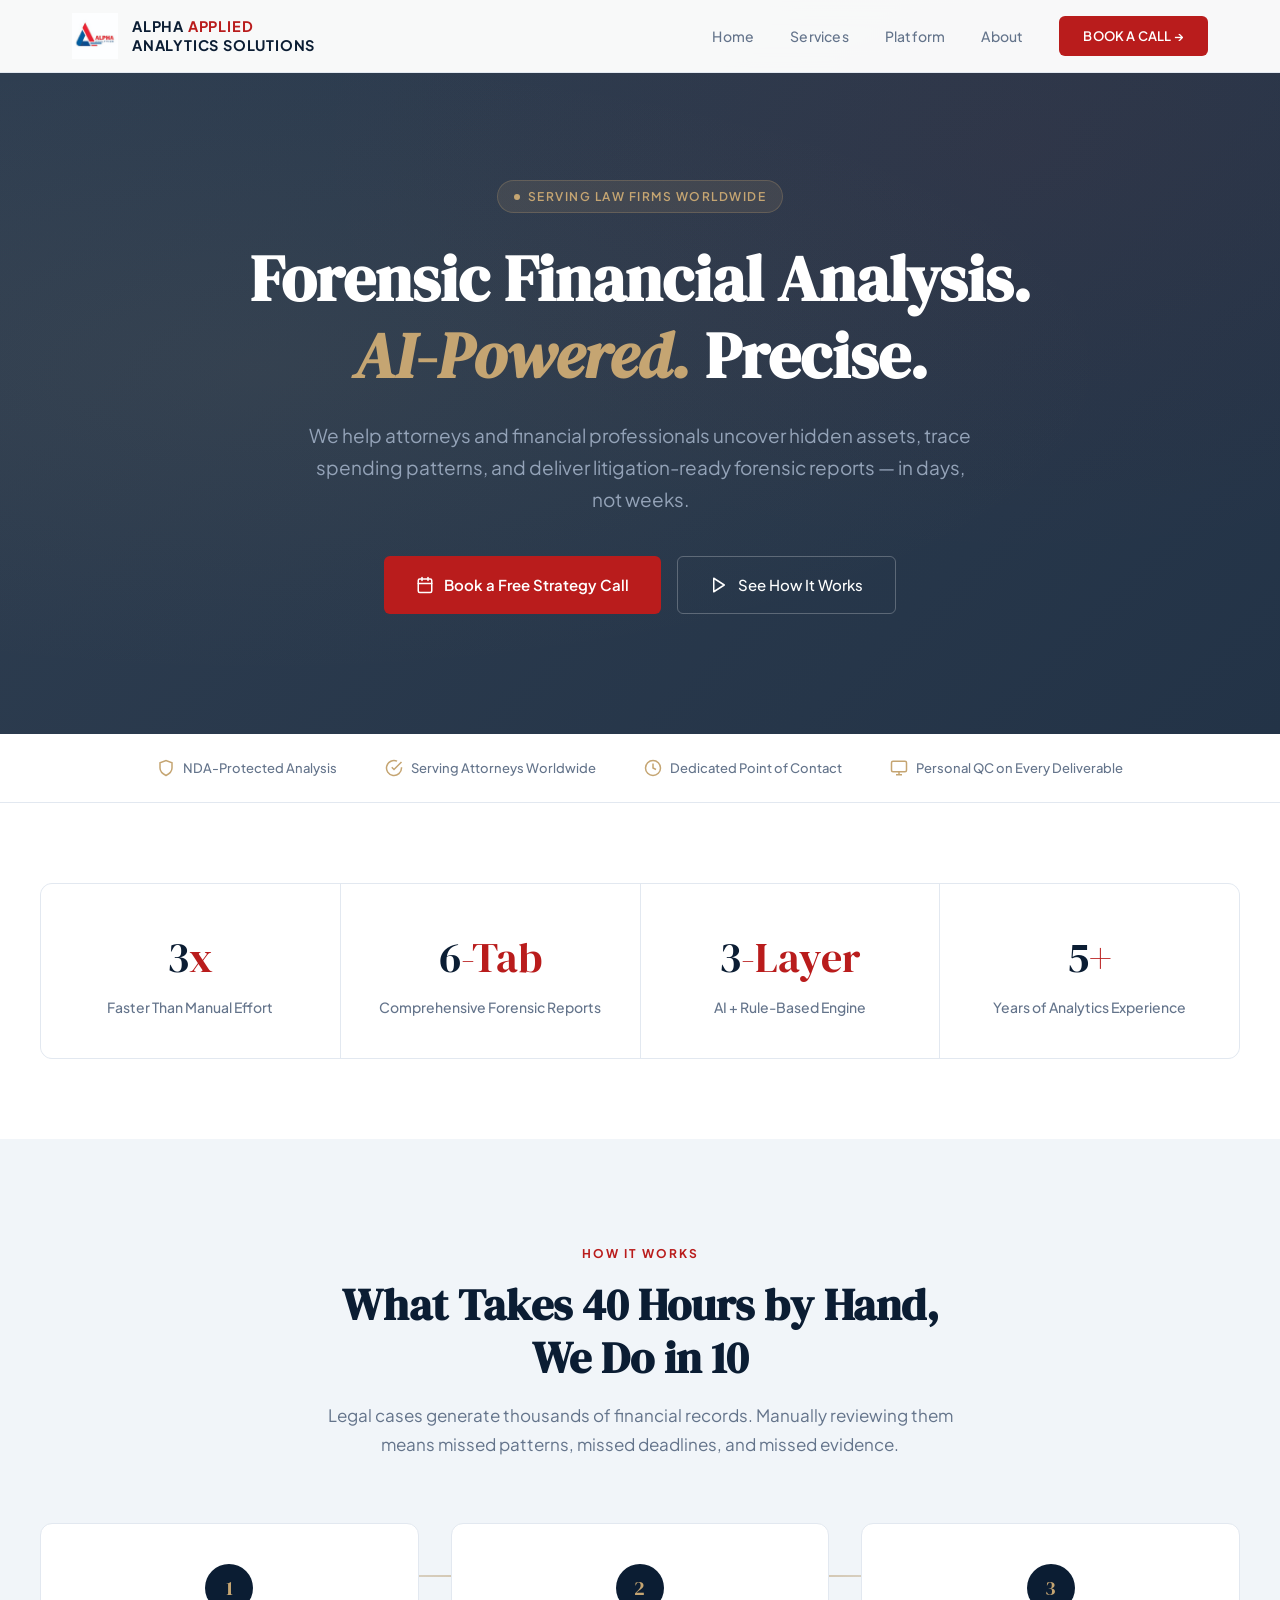
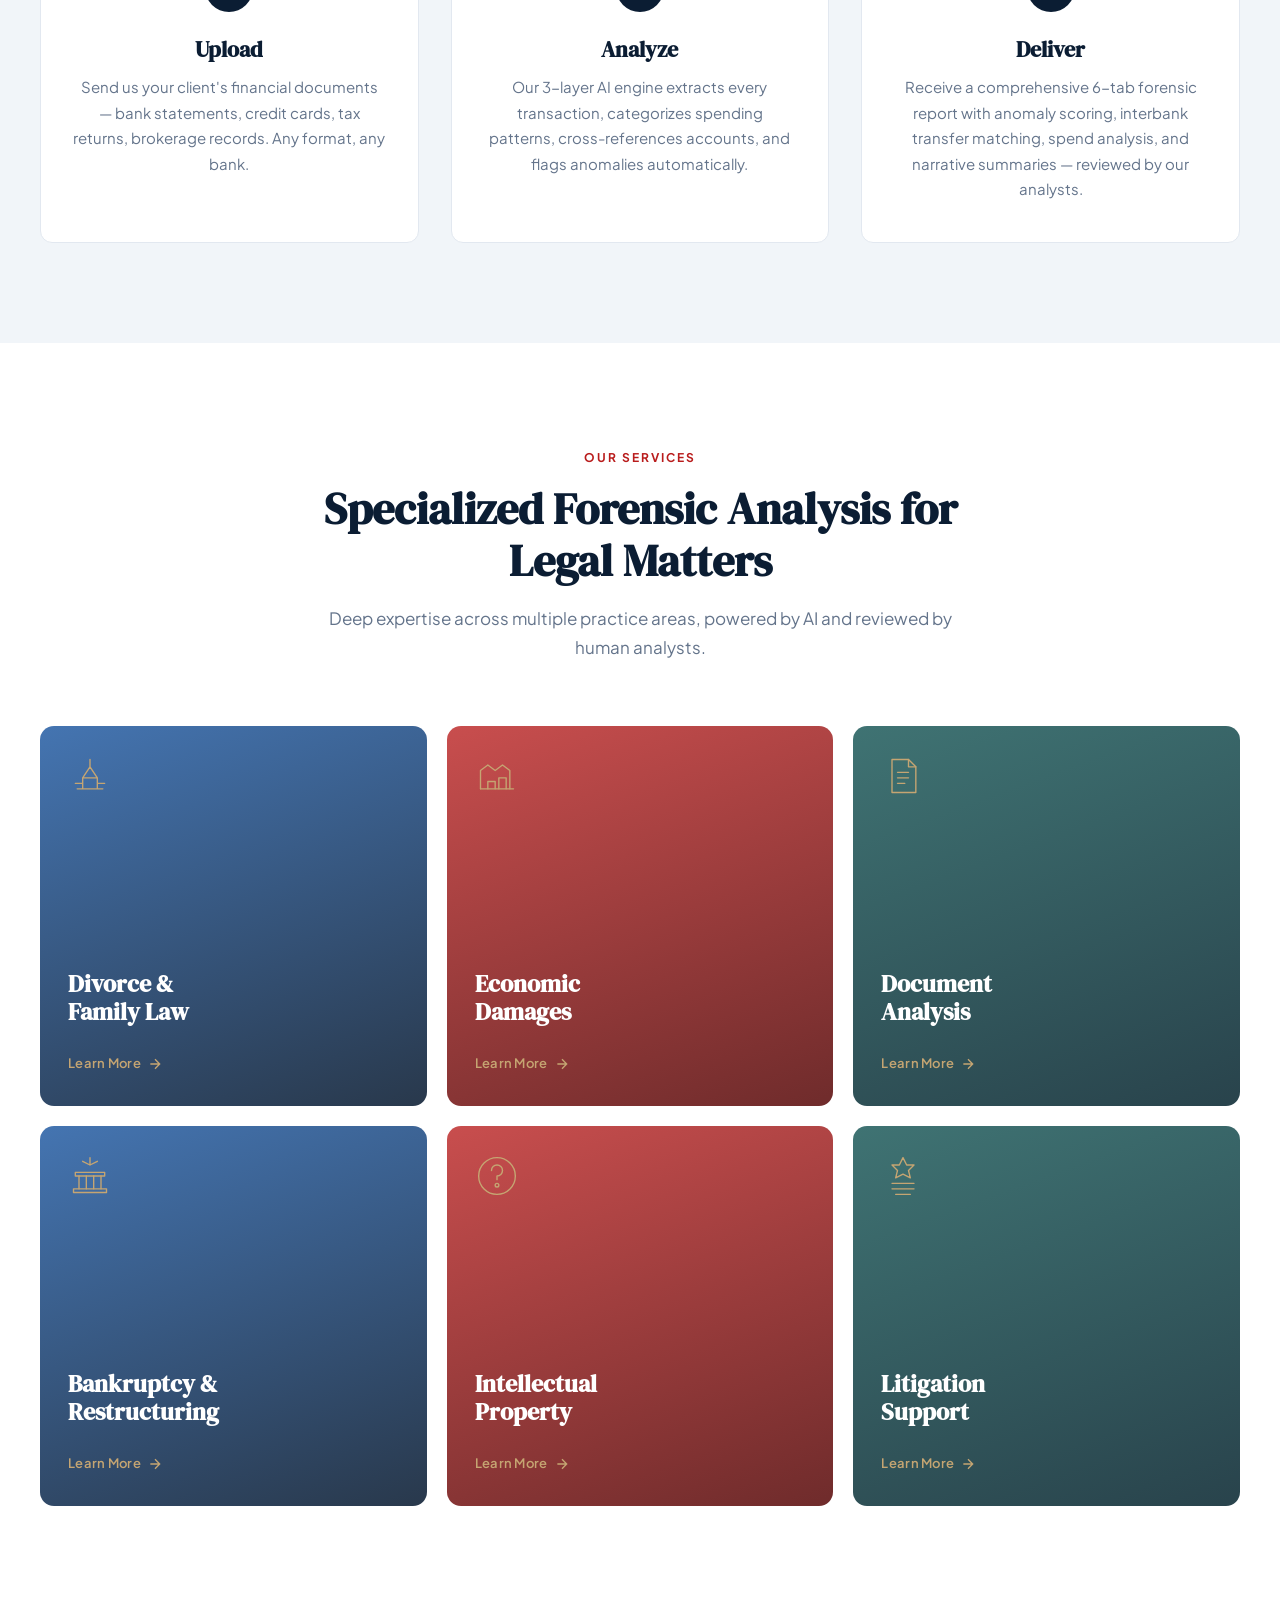
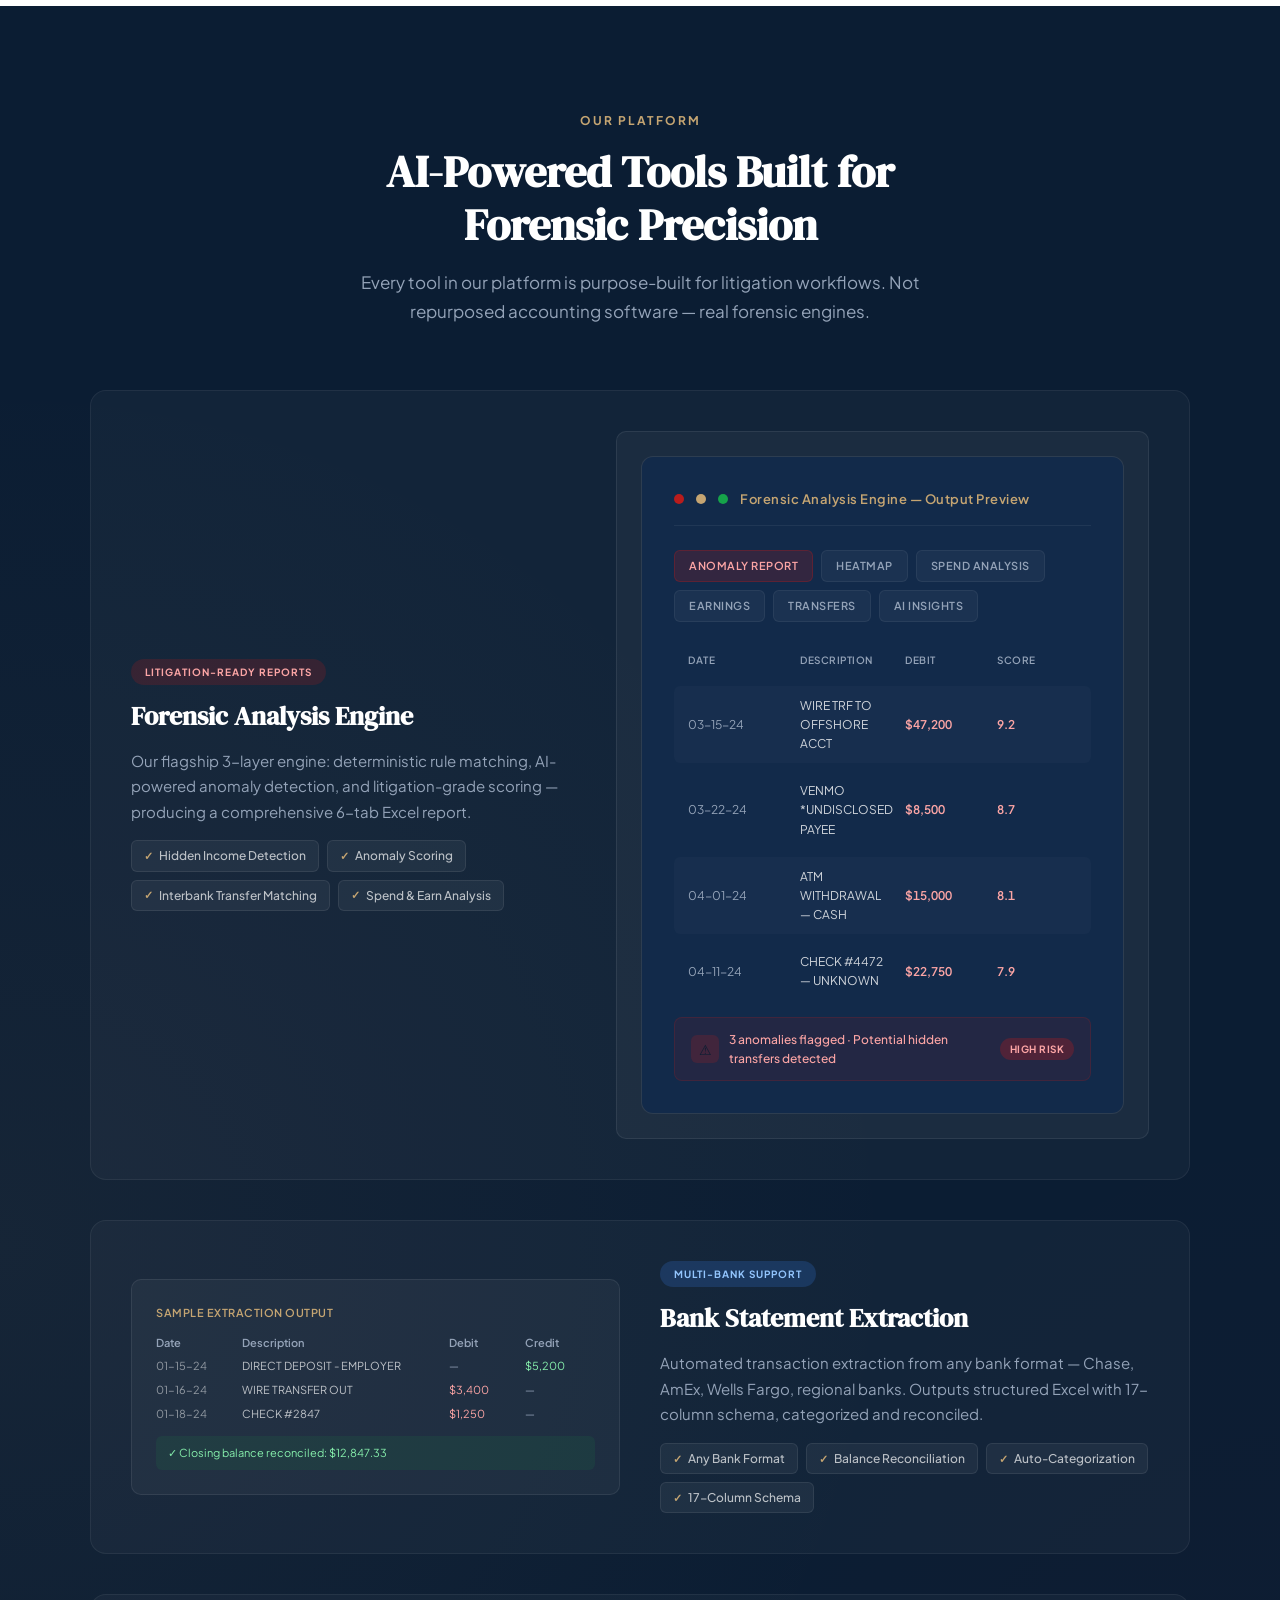
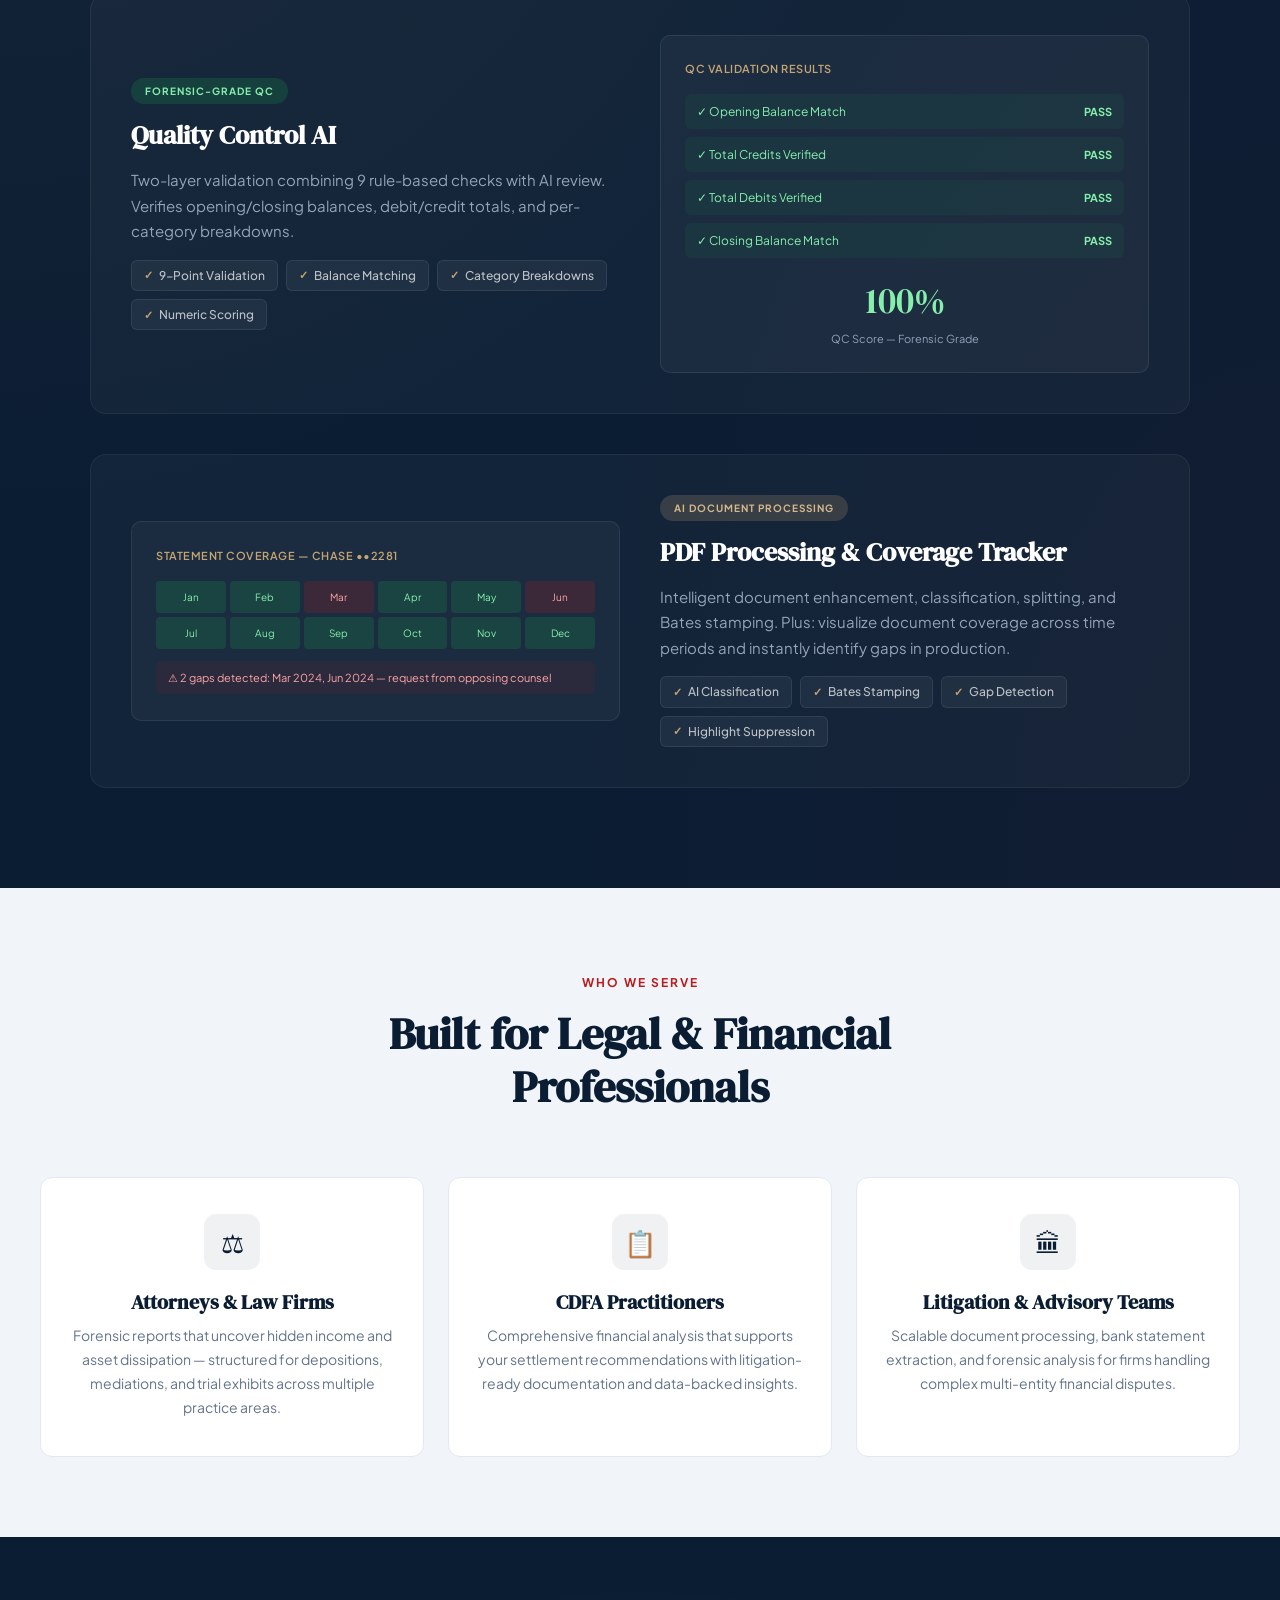
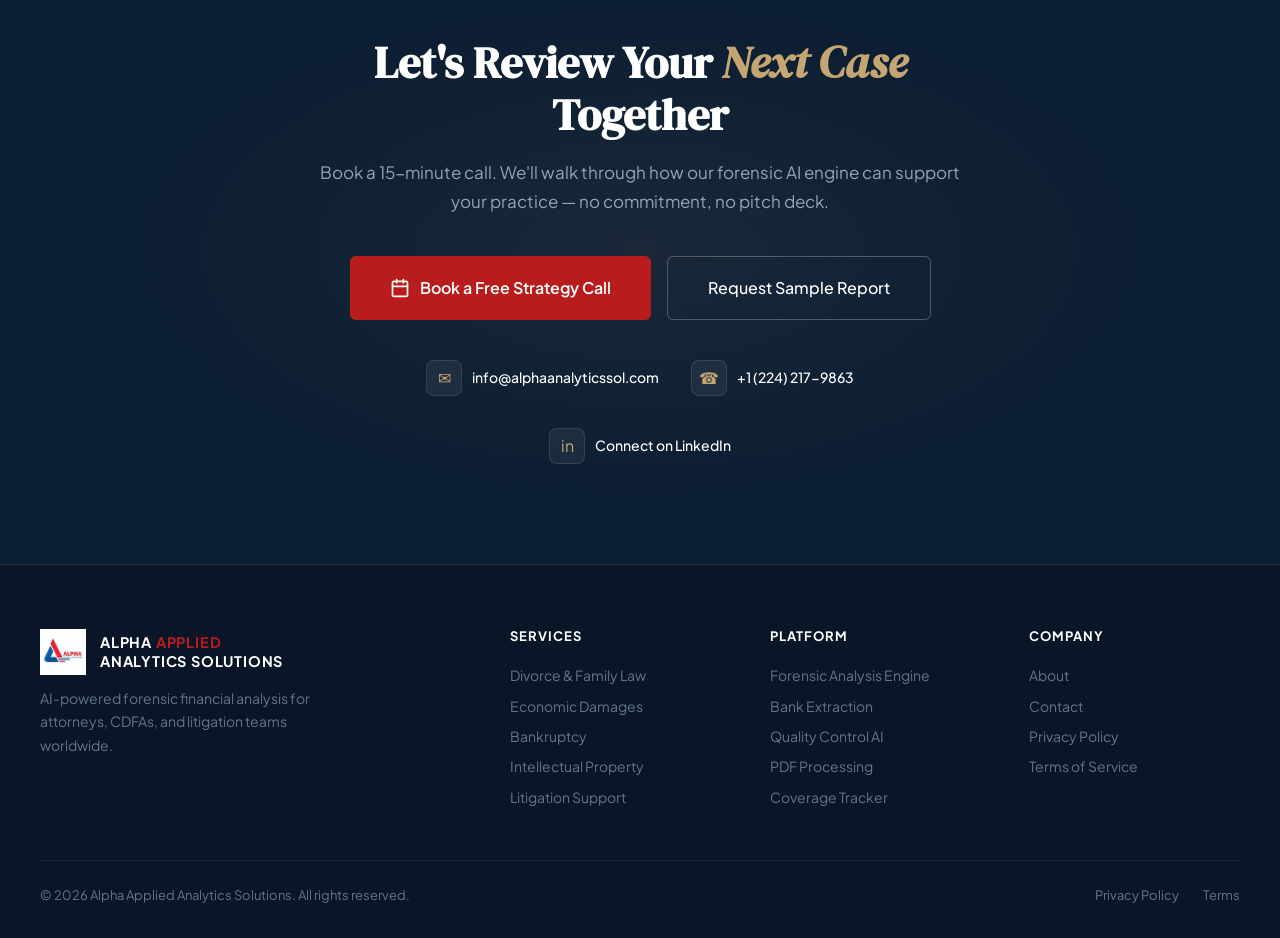
==== commit 5de1102a: "update project" ====
--- a/index.html
+++ b/index.html
@@ -148,7 +148,7 @@
 .hero {
   padding: 180px 32px 120px;
   background: 
-    linear-gradient(135deg, rgba(11,29,51,0.92) 0%, rgba(15,36,64,0.88) 100%),
+    linear-gradient(135deg, rgba(11,29,51,0.85) 0%, rgba(11,29,51,0.90) 100%),
     url('https://images.unsplash.com/photo-1589829545856-d10d557cf95f?w=1920&q=95') center/cover;
   position: relative;
   overflow: hidden;
@@ -1188,7 +1188,16 @@
           <span class="tool-feature">17-Column Schema</span>
         </div>
       </div>
-      <div class="tool-visual"></div>
+      <div class="tool-visual">
+        <div style="font-size:11px;color:var(--gold);margin-bottom:12px;font-weight:600;text-transform:uppercase;letter-spacing:0.5px;">Sample Extraction Output</div>
+        <div style="display:grid;grid-template-columns:80px 1fr 70px 70px;gap:6px;font-size:11px;">
+          <div style="color:var(--slate-light);font-weight:600;">Date</div><div style="color:var(--slate-light);font-weight:600;">Description</div><div style="color:var(--slate-light);font-weight:600;">Debit</div><div style="color:var(--slate-light);font-weight:600;">Credit</div>
+          <div style="color:rgba(255,255,255,0.5);">01-15-24</div><div style="color:rgba(255,255,255,0.7);">DIRECT DEPOSIT - EMPLOYER</div><div style="color:var(--slate-light);">—</div><div style="color:#86EFAC;">$5,200</div>
+          <div style="color:rgba(255,255,255,0.5);">01-16-24</div><div style="color:rgba(255,255,255,0.7);">WIRE TRANSFER OUT</div><div style="color:#FCA5A5;">$3,400</div><div style="color:var(--slate-light);">—</div>
+          <div style="color:rgba(255,255,255,0.5);">01-18-24</div><div style="color:rgba(255,255,255,0.7);">CHECK #2847</div><div style="color:#FCA5A5;">$1,250</div><div style="color:var(--slate-light);">—</div>
+        </div>
+        <div style="margin-top:14px;padding:8px 12px;background:rgba(22,163,74,0.1);border-radius:6px;font-size:11px;color:#86EFAC;">✓ Closing balance reconciled: $12,847.33</div>
+      </div>
     </div>
     <!-- Tool 3: Quality Control -->
     <div class="tool-row">
@@ -1203,7 +1212,17 @@
           <span class="tool-feature">Numeric Scoring</span>
         </div>
       </div>
-      <div class="tool-visual"></div>
+      <div class="tool-visual">
+        <div style="font-size:11px;color:var(--gold);margin-bottom:16px;font-weight:600;text-transform:uppercase;letter-spacing:0.5px;">QC Validation Results</div>
+        <div style="display:flex;flex-direction:column;gap:8px;">
+          <div style="display:flex;justify-content:space-between;align-items:center;padding:8px 12px;background:rgba(22,163,74,0.08);border-radius:6px;"><span style="color:#86EFAC;font-size:12px;">✓ Opening Balance Match</span><span style="color:#86EFAC;font-size:11px;font-weight:700;">PASS</span></div>
+          <div style="display:flex;justify-content:space-between;align-items:center;padding:8px 12px;background:rgba(22,163,74,0.08);border-radius:6px;"><span style="color:#86EFAC;font-size:12px;">✓ Total Credits Verified</span><span style="color:#86EFAC;font-size:11px;font-weight:700;">PASS</span></div>
+          <div style="display:flex;justify-content:space-between;align-items:center;padding:8px 12px;background:rgba(22,163,74,0.08);border-radius:6px;"><span style="color:#86EFAC;font-size:12px;">✓ Total Debits Verified</span><span style="color:#86EFAC;font-size:11px;font-weight:700;">PASS</span></div>
+          <div style="display:flex;justify-content:space-between;align-items:center;padding:8px 12px;background:rgba(22,163,74,0.08);border-radius:6px;"><span style="color:#86EFAC;font-size:12px;">✓ Closing Balance Match</span><span style="color:#86EFAC;font-size:11px;font-weight:700;">PASS</span></div>
+        </div>
+        <div style="margin-top:14px;text-align:center;font-family:'DM Serif Display',serif;font-size:36px;color:#86EFAC;">100%</div>
+        <div style="text-align:center;font-size:11px;color:var(--slate-light);">QC Score — Forensic Grade</div>
+      </div>
     </div>
     <!-- Tool 4: PDF Processing + Coverage -->
     <div class="tool-row reverse">
@@ -1218,7 +1237,24 @@
           <span class="tool-feature">Highlight Suppression</span>
         </div>
       </div>
-      <div class="tool-visual"></div>
+      <div class="tool-visual">
+        <div style="font-size:11px;color:var(--gold);margin-bottom:16px;font-weight:600;text-transform:uppercase;letter-spacing:0.5px;">Statement Coverage — Chase ••2281</div>
+        <div style="display:grid;grid-template-columns:repeat(6,1fr);gap:4px;">
+          <div style="padding:8px 4px;background:rgba(22,163,74,0.2);border-radius:4px;text-align:center;font-size:10px;color:#86EFAC;">Jan</div>
+          <div style="padding:8px 4px;background:rgba(22,163,74,0.2);border-radius:4px;text-align:center;font-size:10px;color:#86EFAC;">Feb</div>
+          <div style="padding:8px 4px;background:rgba(185,28,28,0.2);border-radius:4px;text-align:center;font-size:10px;color:#FCA5A5;">Mar</div>
+          <div style="padding:8px 4px;background:rgba(22,163,74,0.2);border-radius:4px;text-align:center;font-size:10px;color:#86EFAC;">Apr</div>
+          <div style="padding:8px 4px;background:rgba(22,163,74,0.2);border-radius:4px;text-align:center;font-size:10px;color:#86EFAC;">May</div>
+          <div style="padding:8px 4px;background:rgba(185,28,28,0.2);border-radius:4px;text-align:center;font-size:10px;color:#FCA5A5;">Jun</div>
+          <div style="padding:8px 4px;background:rgba(22,163,74,0.2);border-radius:4px;text-align:center;font-size:10px;color:#86EFAC;">Jul</div>
+          <div style="padding:8px 4px;background:rgba(22,163,74,0.2);border-radius:4px;text-align:center;font-size:10px;color:#86EFAC;">Aug</div>
+          <div style="padding:8px 4px;background:rgba(22,163,74,0.2);border-radius:4px;text-align:center;font-size:10px;color:#86EFAC;">Sep</div>
+          <div style="padding:8px 4px;background:rgba(22,163,74,0.2);border-radius:4px;text-align:center;font-size:10px;color:#86EFAC;">Oct</div>
+          <div style="padding:8px 4px;background:rgba(22,163,74,0.2);border-radius:4px;text-align:center;font-size:10px;color:#86EFAC;">Nov</div>
+          <div style="padding:8px 4px;background:rgba(22,163,74,0.2);border-radius:4px;text-align:center;font-size:10px;color:#86EFAC;">Dec</div>
+        </div>
+        <div style="margin-top:12px;padding:8px 12px;background:rgba(185,28,28,0.1);border-radius:6px;font-size:11px;color:#FCA5A5;">⚠ 2 gaps detected: Mar 2024, Jun 2024 — request from opposing counsel</div>
+      </div>
     </div>
   </div>
 </section>
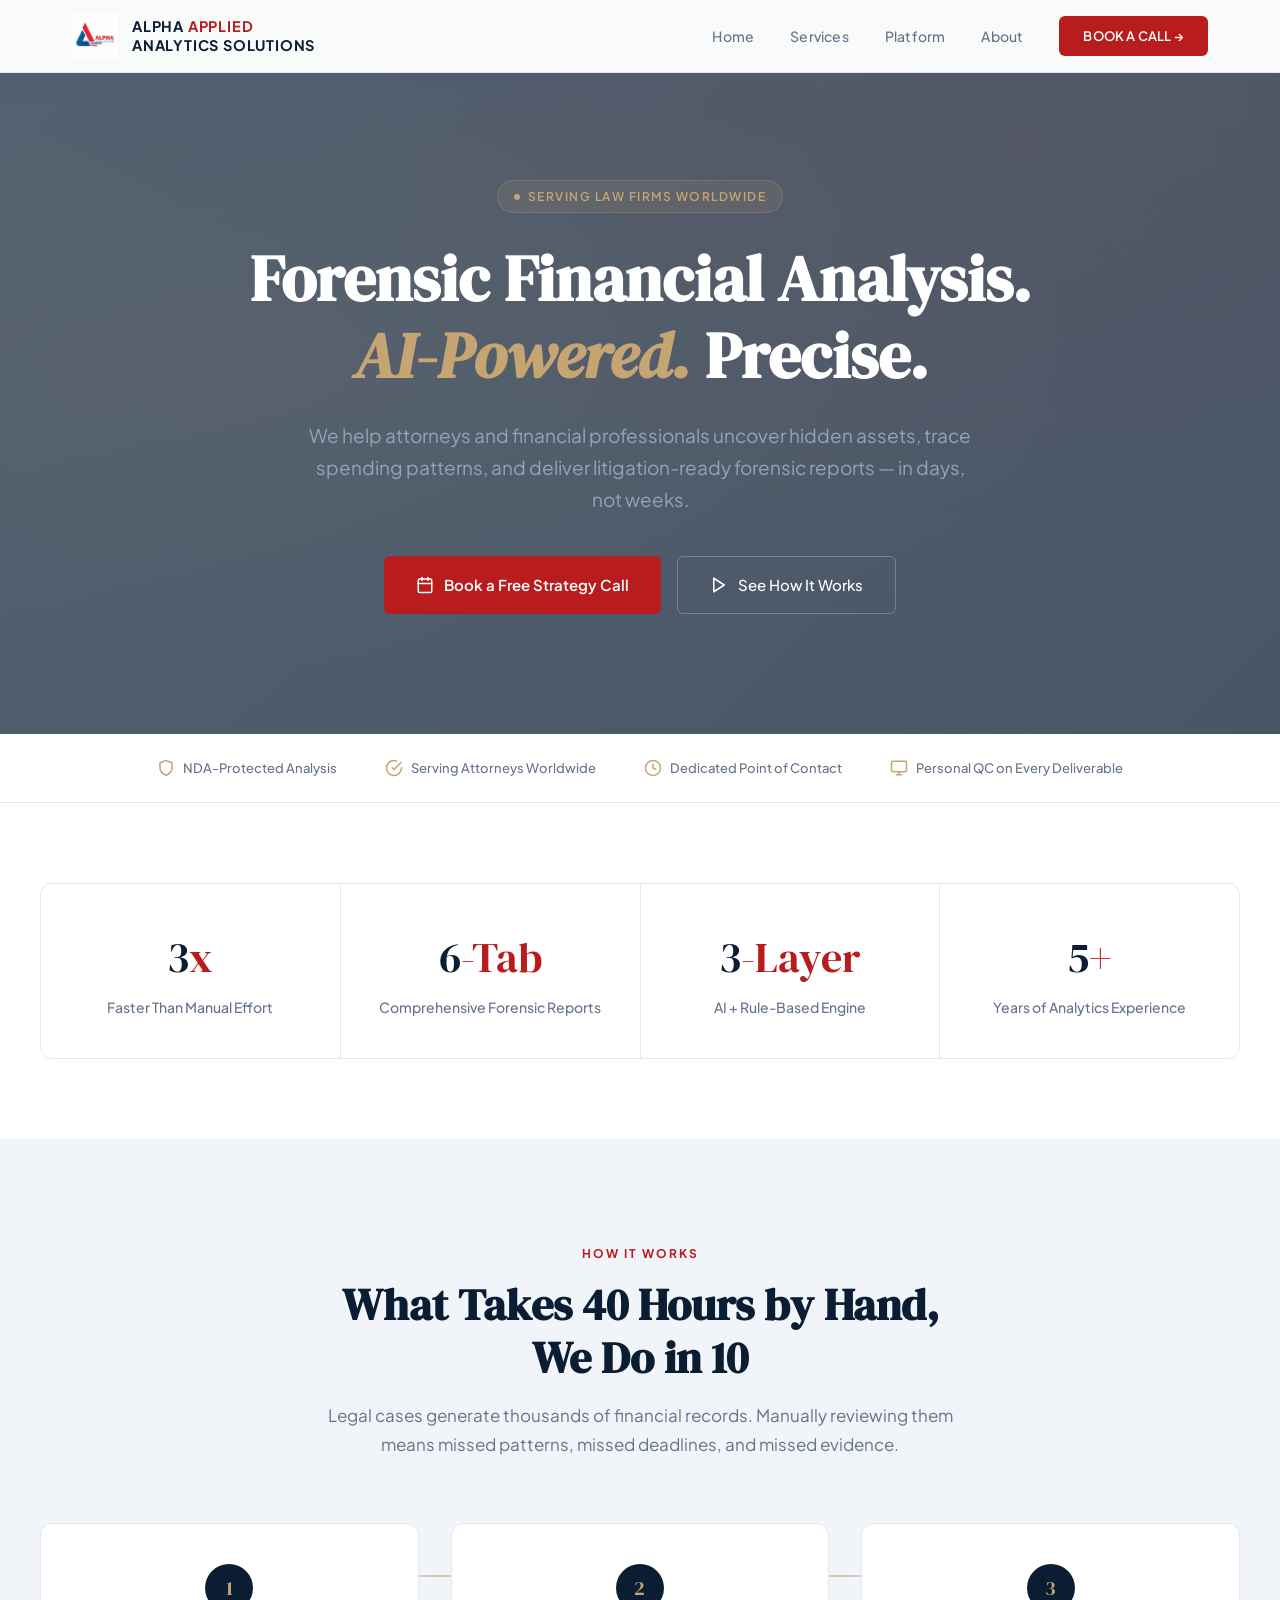
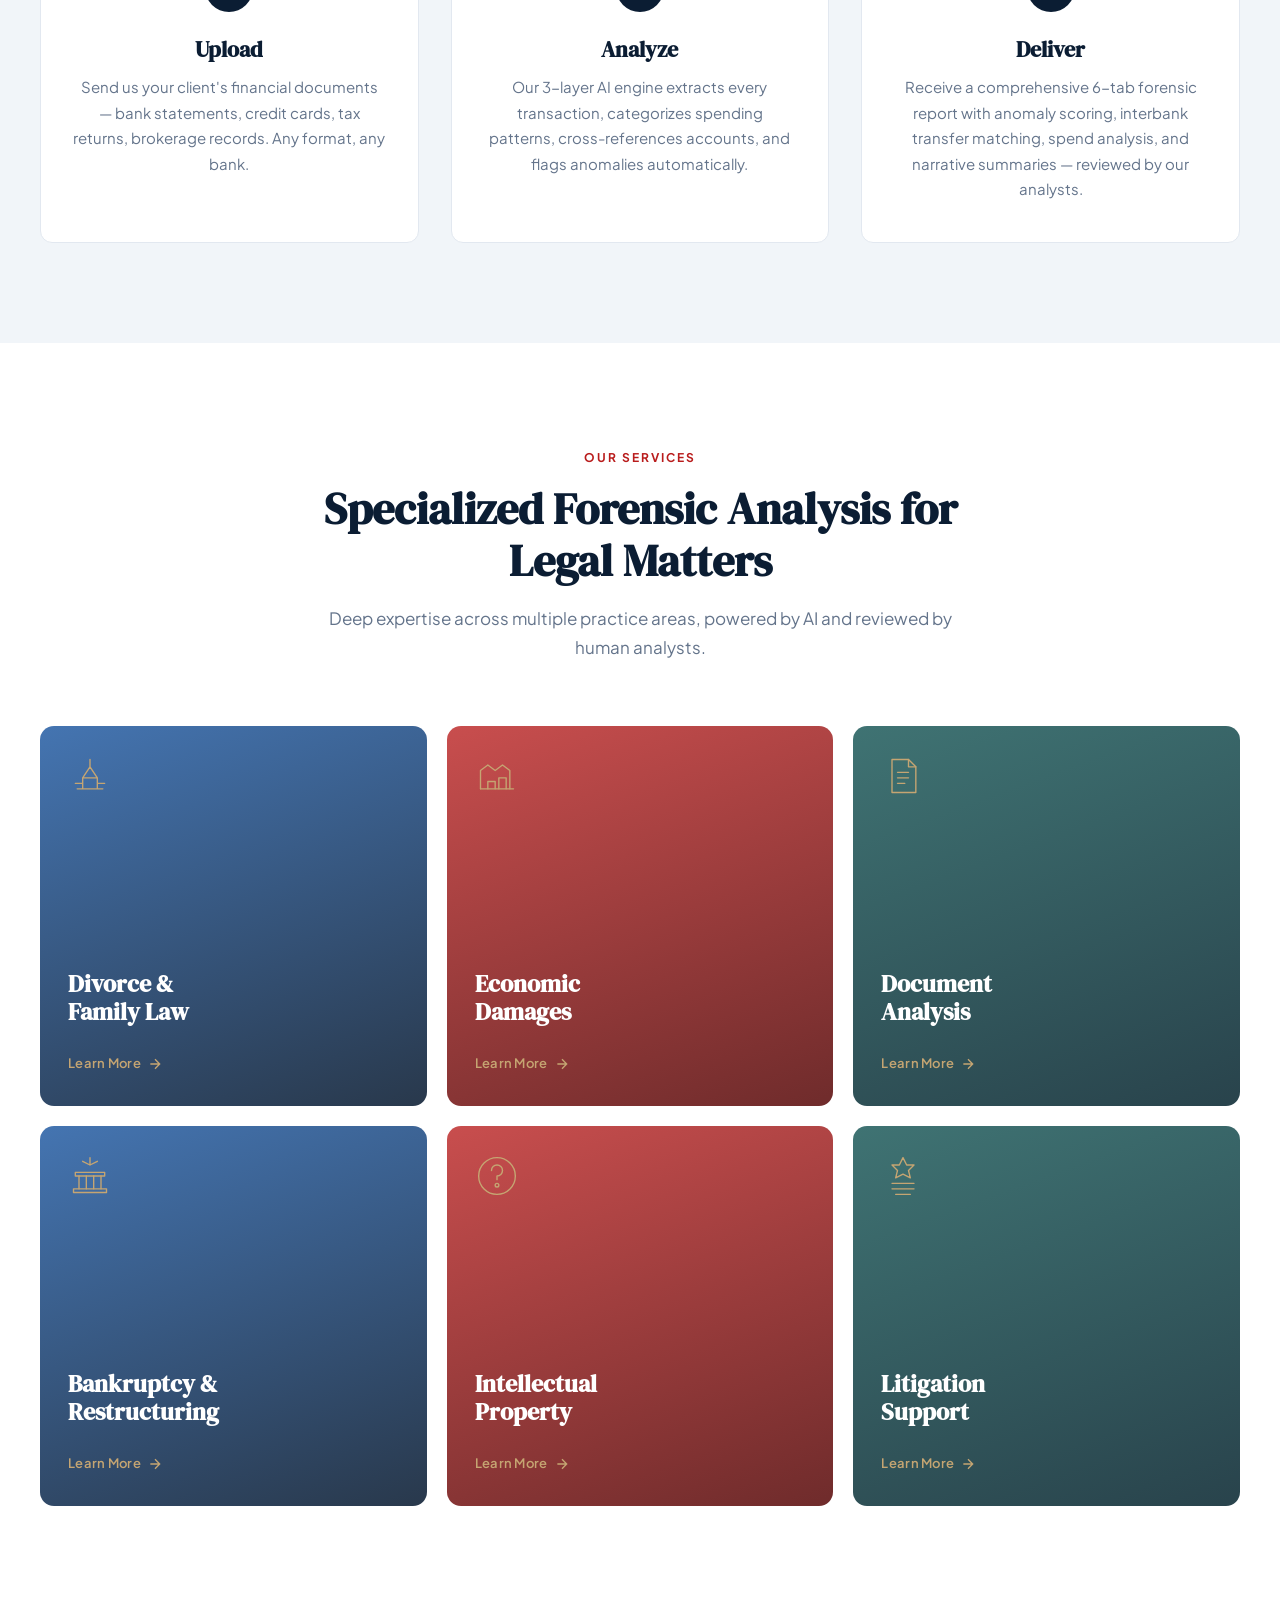
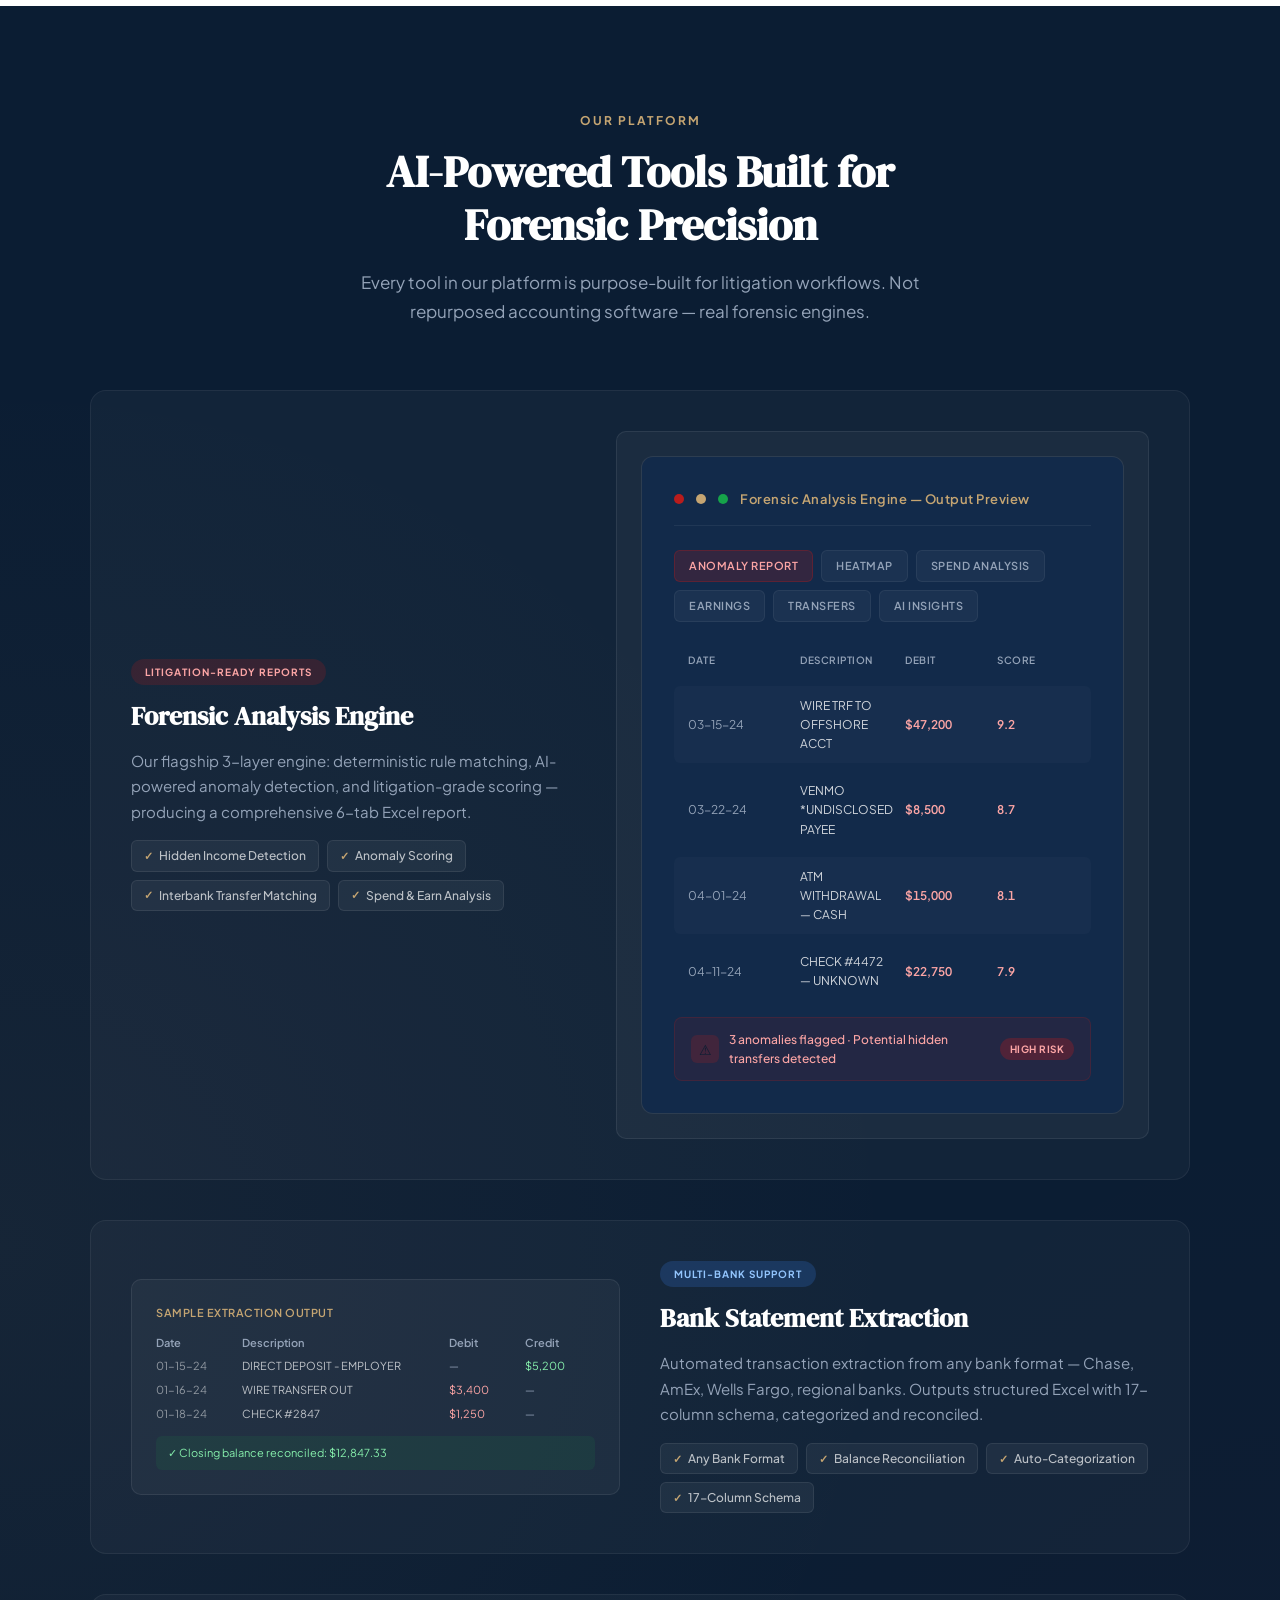
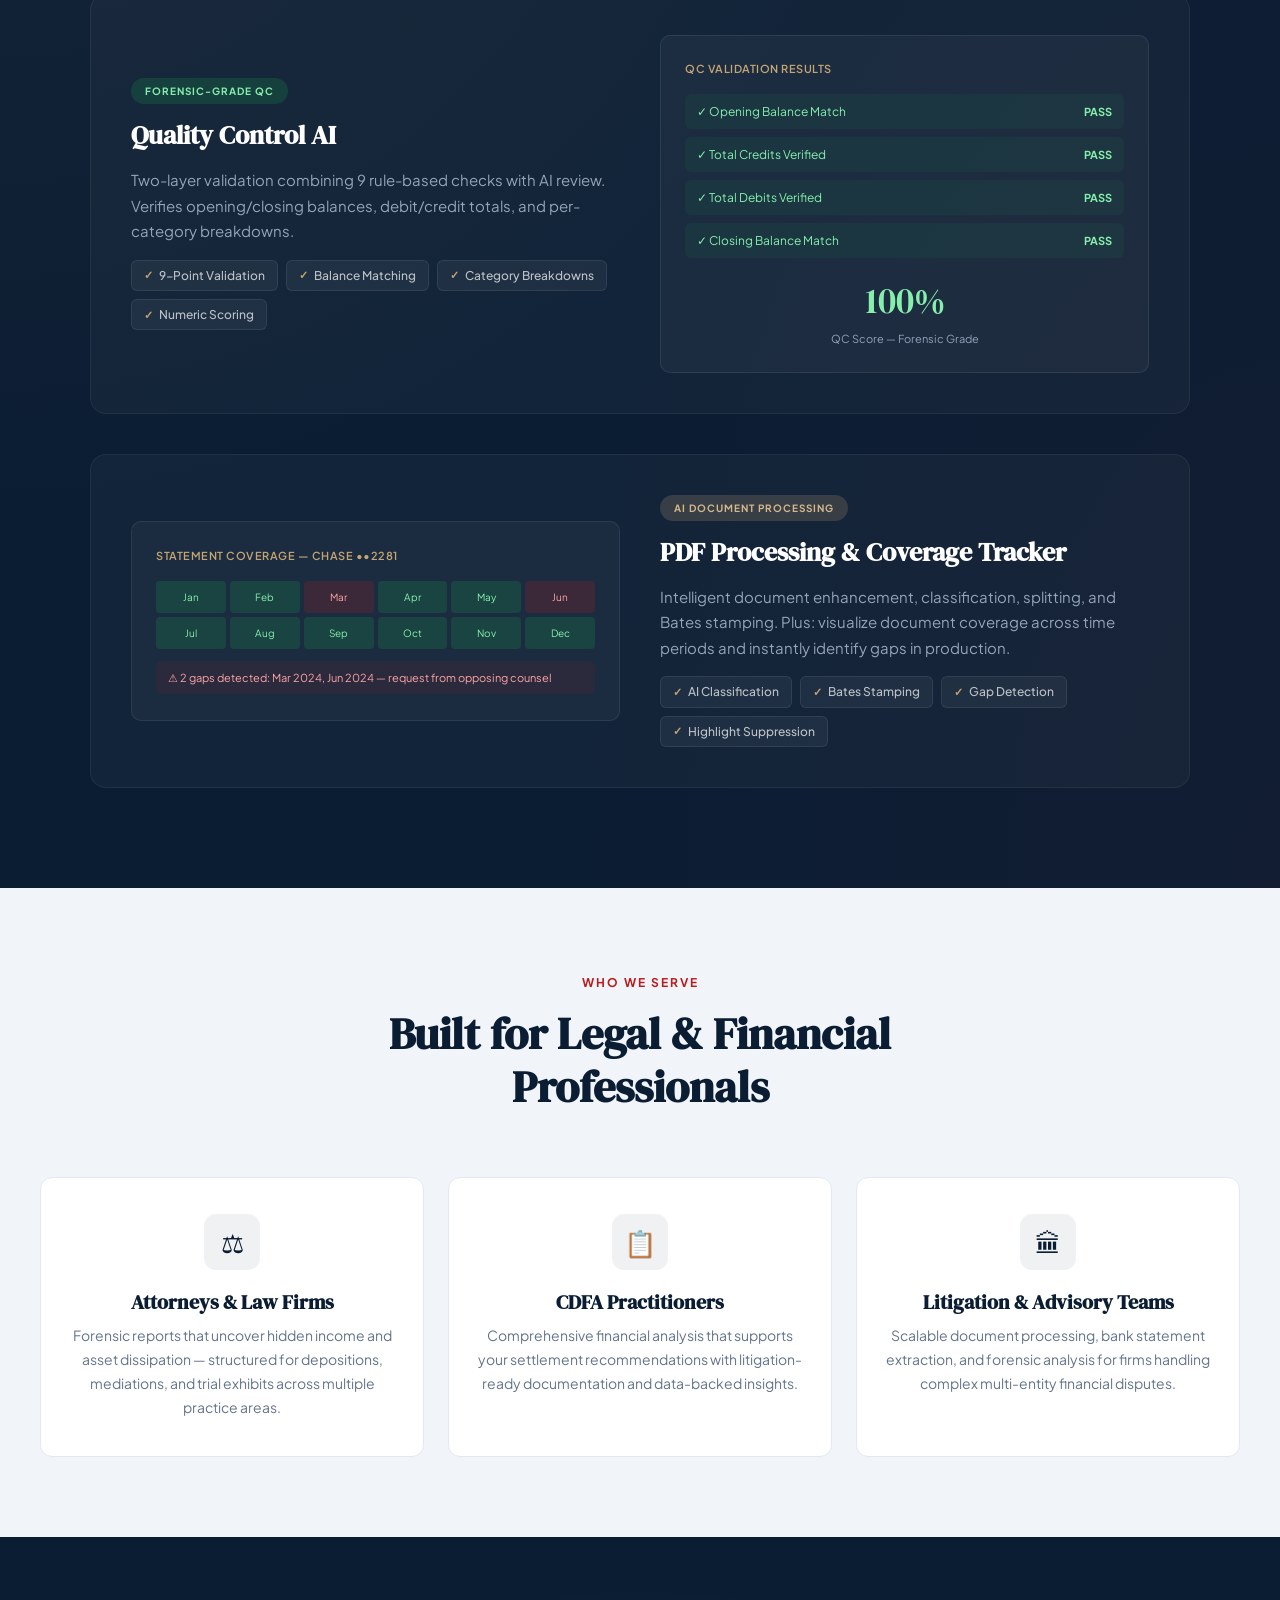
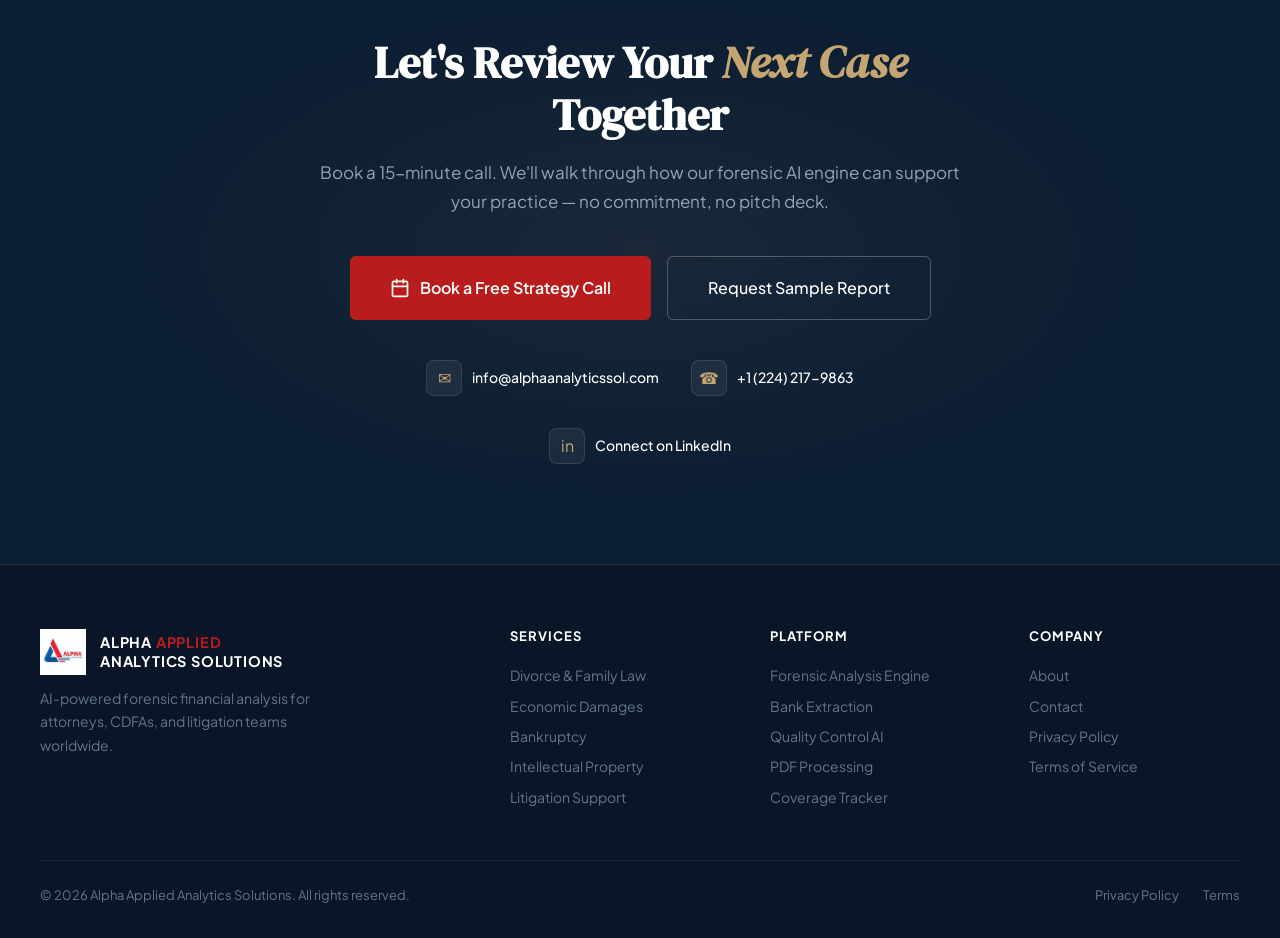
==== commit 16f8e613: "update project" ====
--- a/index.html
+++ b/index.html
@@ -148,7 +148,7 @@
 .hero {
   padding: 180px 32px 120px;
   background: 
-    linear-gradient(135deg, rgba(11,29,51,0.85) 0%, rgba(11,29,51,0.90) 100%),
+    linear-gradient(135deg, rgba(11,29,51,0.70) 0%, rgba(11,29,51,0.75) 100%),
     url('https://images.unsplash.com/photo-1589829545856-d10d557cf95f?w=1920&q=95') center/cover;
   position: relative;
   overflow: hidden;
